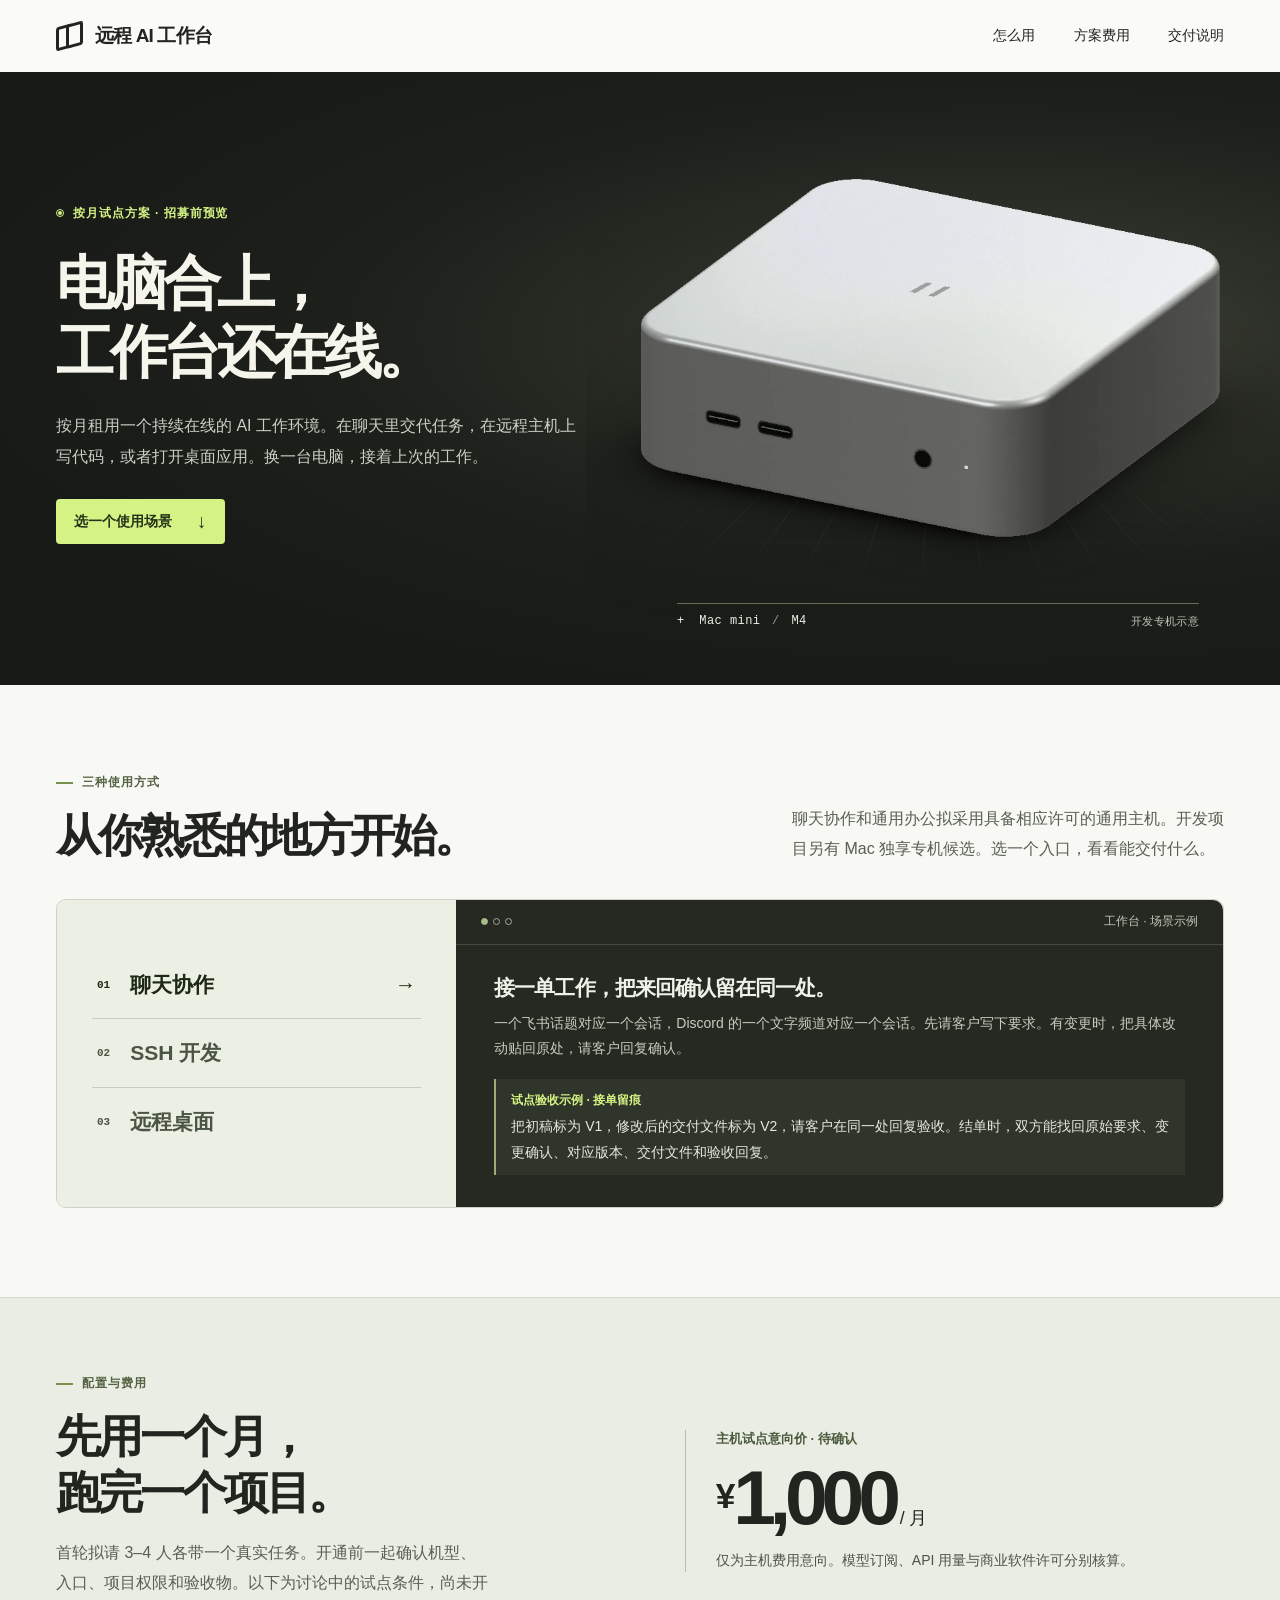
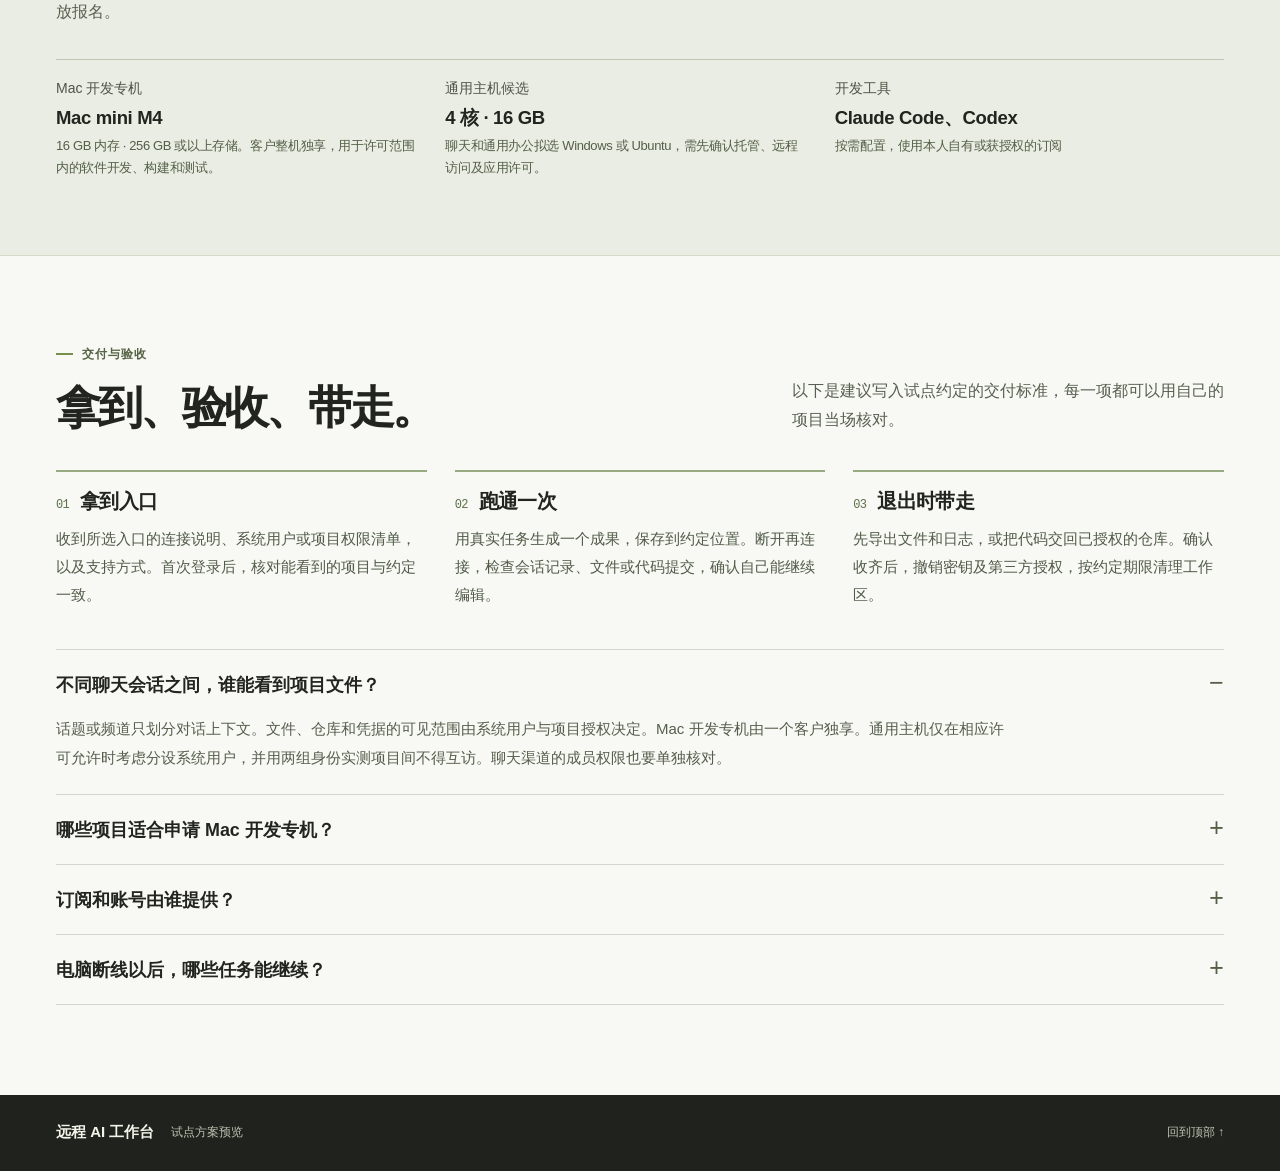
==== index.html @ be43b961 "补充试点接单留痕示例和主机适用场景" ====
<!doctype html>
<html lang="zh-CN">
<head>
  <meta charset="utf-8">
  <meta name="viewport" content="width=device-width, initial-scale=1">
  <meta name="description" content="按月使用的远程 AI 工作台试点方案。了解聊天、SSH、远程桌面三种使用方式，以及主机意向价、交付验收和数据导出安排。">
  <meta name="theme-color" content="#191b17">
  <title>远程 AI 工作台 · 按月试点方案</title>
  <link rel="stylesheet" href="./style.css">
</head>
<body id="top">
  <a class="skip" href="#main">跳至正文</a>
  <header class="mast">
    <div class="wrap navline">
      <a class="identity" href="#top" aria-label="远程 AI 工作台，回到顶部"><span class="symbol" aria-hidden="true"></span><span>远程 AI 工作台</span></a>
      <nav aria-label="页面导航"><a href="#workflow">怎么用</a><a href="#spec">方案费用</a><a href="#service">交付说明</a></nav>
    </div>
  </header>
  <main id="main">
    <section class="hero" aria-labelledby="hero-title">
      <div class="wrap exhibit">
        <div class="introduction">
          <div class="concept"><i aria-hidden="true"></i>按月试点方案 · 招募前预览</div>
          <h1 id="hero-title">电脑合上，<br>工作台还在线。</h1>
          <p>按月租用一个持续在线的 AI 工作环境。在聊天里交代任务，在远程主机上写代码，或者打开桌面应用。换一台电脑，接着上次的工作。</p>
          <a class="button" href="#workflow">选一个使用场景<span aria-hidden="true">↓</span></a>
        </div>
        <figure class="product">
          <div class="pedestal">
            <div class="horizon" aria-hidden="true"></div>
            <img src="./device.webp" width="1040" height="735" alt="银色 Mac mini 参考机型的原创示意图" fetchpriority="high">
          </div>
          <figcaption><span><span class="cross" aria-hidden="true">+</span> Mac mini <b>/</b> M4</span><span>开发专机示意</span></figcaption>
        </figure>
      </div>
    </section>
    <section id="workflow" class="workflow wrap" aria-labelledby="work-title">
      <header class="section-head">
        <div><p class="eyebrow">三种使用方式</p><h2 id="work-title">从你熟悉的地方开始。</h2></div>
        <p>聊天协作和通用办公拟采用具备相应许可的通用主机。开发项目另有 Mac 独享专机候选。选一个入口，看看能交付什么。</p>
      </header>
      <fieldset class="demo">
        <legend class="sr">按使用入口查看交付示例</legend>
        <input class="sr step-input" type="radio" id="step-a" name="step" checked>
        <input class="sr step-input" type="radio" id="step-b" name="step">
        <input class="sr step-input" type="radio" id="step-c" name="step">
        <div class="controls">
          <label for="step-a"><span>01</span>聊天协作</label>
          <label for="step-b"><span>02</span>SSH 开发</label>
          <label for="step-c"><span>03</span>远程桌面</label>
        </div>
        <div class="screen">
          <div class="screen-head"><span class="lights" aria-hidden="true"><i></i><i></i><i></i></span><span>工作台 · 场景示例</span></div>
          <div class="scenes">
            <div class="scene panel-a">
              <h3>接一单工作，把来回确认留在同一处。</h3>
              <p>一个飞书话题对应一个会话，Discord 的一个文字频道对应一个会话。先请客户写下要求。有变更时，把具体改动贴回原处，请客户回复确认。</p>
              <div class="receipt"><span>试点验收示例 · 接单留痕</span><p>把初稿标为 V1，修改后的交付文件标为 V2，请客户在同一处回复验收。结单时，双方能找回原始要求、变更确认、对应版本、交付文件和验收回复。</p></div>
            </div>
            <div class="scene panel-b">
              <h3>SSH 连入工作台，把改动留在自己的仓库。</h3>
              <p>开发者使用自己的 SSH 密钥连接，按项目授权 GitHub 私有仓库。可在远程会话里编辑、运行测试，离开后再回来查看日志。</p>
              <div class="receipt"><span>一次交付示例</span><p>选一个小功能，约定分支和验收条件。你在获授权的仓库里收到代码差异、测试记录和可审阅的提交。</p></div>
            </div>
            <div class="scene panel-c">
              <h3>打开远程桌面，亲手完成最后一步。</h3>
              <p>适合需要图形界面的人。连接到获授权的系统用户，在工作台上运行桌面应用。具体软件、版本及许可证在试用前核对。</p>
              <div class="receipt"><span>一次交付示例</span><p>打开项目素材、检查排版，导出一份 PDF。重新登录后，能找到项目源文件并再次导出。</p></div>
            </div>
          </div>
        </div>
      </fieldset>
    </section>
    <section class="spec" id="spec" aria-labelledby="spec-title">
      <div class="wrap spec-layout">
        <header>
          <p class="eyebrow">配置与费用</p><h2 id="spec-title">先用一个月，<br>跑完一个项目。</h2>
          <p class="body-copy">首轮拟请 3–4 人各带一个真实任务。开通前一起确认机型、入口、项目权限和验收物。以下为讨论中的试点条件，尚未开放报名。</p>
        </header>
        <div class="offer">
          <p class="offer-label">主机试点意向价 · 待确认</p>
          <p class="price"><span>¥</span>1,000<small> / 月</small></p>
          <p class="price-note">仅为主机费用意向。模型订阅、API 用量与商业软件许可分别核算。</p>
        </div>
        <dl class="spec-list config-list">
          <div><dt>Mac 开发专机</dt><dd>Mac mini M4 <small>16 GB 内存 · 256 GB 或以上存储。客户整机独享，用于许可范围内的软件开发、构建和测试。</small></dd></div>
          <div><dt>通用主机候选</dt><dd>4 核 · 16 GB <small>聊天和通用办公拟选 Windows 或 Ubuntu，需先确认托管、远程访问及应用许可。</small></dd></div>
          <div><dt>开发工具</dt><dd>Claude Code、Codex <small>按需配置，使用本人自有或获授权的订阅</small></dd></div>
        </dl>
      </div>
    </section>
    <section id="service" class="wrap service" aria-labelledby="service-title">
      <header class="section-head"><div><p class="eyebrow">交付与验收</p><h2 id="service-title">拿到、验收、带走。</h2></div><p>以下是建议写入试点约定的交付标准，每一项都可以用自己的项目当场核对。</p></header>
      <ol class="handoff">
        <li><h3>拿到入口</h3><p>收到所选入口的连接说明、系统用户或项目权限清单，以及支持方式。首次登录后，核对能看到的项目与约定一致。</p></li>
        <li><h3>跑通一次</h3><p>用真实任务生成一个成果，保存到约定位置。断开再连接，检查会话记录、文件或代码提交，确认自己能继续编辑。</p></li>
        <li><h3>退出时带走</h3><p>先导出文件和日志，或把代码交回已授权的仓库。确认收齐后，撤销密钥及第三方授权，按约定期限清理工作区。</p></li>
      </ol>
      <div class="faq">
        <details open><summary>不同聊天会话之间，谁能看到项目文件？</summary><p>话题或频道只划分对话上下文。文件、仓库和凭据的可见范围由系统用户与项目授权决定。Mac 开发专机由一个客户独享。通用主机仅在相应许可允许时考虑分设系统用户，并用两组身份实测项目间不得互访。聊天渠道的成员权限也要单独核对。</p></details>
        <details><summary>哪些项目适合申请 Mac 开发专机？</summary><p>例如从源码构建应用、运行开发期自动化测试。以 macOS Tahoe 26 许可第 3 节为例，适用的开发服务租赁每次至少连续 24 小时，最终承租客户须独占使用和控制整机及系统。启动前还须核对实际安装版本与托管许可、履行对 Apple 的预先通知，并确认客户接受适用条款。<a href="https://www.apple.com/legal/sla/docs/macOSTahoe.pdf#page=6"><u>Apple 许可原文（PDF，第 3 节）</u></a></p></details>
        <details><summary>订阅和账号由谁提供？</summary><p>个人试点由使用者提供自己的账号或明确获授权的订阅，并遵守各平台条款。首期范围只含个人工作环境与约定的工具配置，Team 套餐暂不提供。</p></details>
        <details><summary>电脑断线以后，哪些任务能继续？</summary><p>远端主机须保持运行，任务也要能脱离本地连接继续执行。遇到人工确认、软件登录或主机重启，任务可能暂停。试用前需约定支持时段、故障处理和数据恢复方式。</p></details>
      </div>
    </section>
  </main>
  <footer><div class="wrap"><span class="foot-brand">远程 AI 工作台</span><span>试点方案预览</span><a href="#top">回到顶部 ↑</a></div></footer>
</body>
</html>
---- style.css ----
:root {
  color-scheme: light;
  --ink: #21241f;
  --paper: #f8f8f4;
  --line: #d4d5cc;
  --acid: #d4f384;
  --mono: "IBM Plex Mono", "SFMono-Regular", Consolas, monospace;
  font-family: "Instrument Sans", "PingFang SC", "Hiragino Sans GB", "Microsoft YaHei", sans-serif;
  color: var(--ink);
  background: var(--paper);
}
* { box-sizing: border-box }
html { scroll-behavior: smooth; scroll-padding-top: 24px }
body { margin: 0; -webkit-font-smoothing: antialiased }
a { color: inherit; text-decoration: none }
a:focus-visible, summary:focus-visible { outline: 3px solid #688330; outline-offset: 5px }
.wrap { width: min(1232px, calc(100% - 112px)); margin-inline: auto }
.sr, .skip:not(:focus) { position: absolute; width: 1px; height: 1px; padding: 0; margin: -1px; overflow: hidden; clip-path: inset(50%); white-space: nowrap; border: 0 }
.skip:focus { position: fixed; z-index: 10; padding: 12px; background: white }
.mast { background: #fafaf6 }
.navline { min-height: 72px; display: flex; justify-content: space-between; align-items: center; gap: 24px }
.identity, .navline nav, .concept, .button, .screen-head, .lights, .section-head { display: flex; align-items: center }
.identity { gap: 12px; font-weight: 740; letter-spacing: -.045em; font-size: 19px }
.symbol { width: 27px; height: 28px; position: relative; display: block; transform: skewY(-15deg) }
.symbol::before, .symbol::after { content: ''; height: 18px; width: 11px; border: 3px solid currentColor; position: absolute; border-radius: 3px; background: #fafaf6 }
.symbol::before { top: 2px; left: 0 }
.symbol::after { bottom: 2px; right: 0 }
.navline nav { gap: clamp(16px, 3vw, 44px); font-size: 14px; font-weight: 550 }
.navline nav a, footer a { padding-block: 10px }
.navline nav a:hover, footer a:hover { text-decoration: underline; text-underline-offset: 5px }
.hero { overflow: hidden; background: radial-gradient(ellipse at 78% 43%, #424539 0, #2d3028 22%, #1c1f1a 48%, #171a16 76%); color: #f5f5eb }
.exhibit { display: grid; grid-template-columns: 1fr 1.04fr; align-items: center; min-height: clamp(535px, 42vw, 640px); position: relative; padding: 48px 0 56px }
.introduction { position: relative; z-index: 2 }
.concept, .eyebrow { font-size: 12px; font-weight: 650; letter-spacing: .08em }
.concept { gap: 9px; color: var(--acid); margin-bottom: 26px }
.concept i { width: 8px; height: 8px; border: 1px solid var(--acid); border-radius: 50%; position: relative }
.concept i::before { content: ''; position: absolute; inset: 1px; border-radius: inherit; background: var(--acid) }
h1,h2,h3,p,figure,dl,dd,fieldset,pre { margin: 0 }
h1 { font-size: clamp(43px, 4.55vw, 73px); line-height: 1.2; font-weight: 680; letter-spacing: -.075em }
.introduction p { max-width: 33em; color: #cbd0c3; font-size: clamp(15px, 1.25vw, 18px); line-height: 1.9; margin: 24px 0 27px }
.button { display: inline-flex; gap: 25px; font-size: 14px; font-weight: 690; background: var(--acid); color: #263219; padding: 13px 18px; border-radius: 4px; transition: background .2s }
.button:hover { background: #e4ffa5 }
.button span { font-size: 19px; line-height: 1 }
.product { align-self: stretch; display: flex; flex-direction: column; justify-content: center; position: relative; margin: 0 -3% 0 1% }
.pedestal { position: relative; isolation: isolate; display: grid; place-items: center }
.pedestal img { width: 116%; max-width: none; height: auto; position: relative; display: block; grid-area: 1 / 1; filter: contrast(1.035) }
.horizon { position: absolute; inset: 55% -10% 0; transform: perspective(340px) rotateX(61deg); background-image: linear-gradient(#d7dbbf1c 1px, transparent 1px), linear-gradient(90deg,#d7dbbf1c 1px, transparent 1px); background-size: 44px 35px; mask-image: radial-gradient(ellipse at center, black 5%, transparent 70%); z-index: -1 }
.product figcaption { width: 86%; margin: -1.2vw auto 0; border-top: 1px solid #686d5c; padding-top: 10px; display: flex; align-items: center; justify-content: space-between; font-size: 11px; color: #c3c6b9; letter-spacing: .04em }
.product figcaption span:first-child { color: #eef0e4; font: 12px var(--mono) }
.product figcaption b { margin-inline: 4px; color: #939988; font-weight: 400 }
.cross { color: var(--acid); padding-right: 7px }
.workflow,.service { padding-block: clamp(60px,7vw,100px) }
.section-head { align-items: end; justify-content: space-between; gap: 30px; margin-bottom: 35px }
.eyebrow { display: flex; align-items: center; gap: 9px; margin-bottom: 17px; color: #546343 }
.eyebrow::before { content: ''; display: inline-block; width: 17px; height: 2px; background: #77914d }
h2 { font-size: clamp(32px,3.55vw,53px); line-height: 1.22; letter-spacing: -.065em; font-weight: 660 }
.section-head > p,.body-copy { color: #586050; font-size: 16px; line-height: 1.86; max-width: 27em }
.demo { border: 1px solid #cdd0c2; padding: 0; border-radius: 10px; overflow: hidden; display: grid; grid-template-columns: .52fr 1fr; min-width: 0 }
.controls { display: flex; flex-direction: column; justify-content: center; padding: 25px 35px; background: #ecefe4 }
.controls label { font-size: clamp(17px,1.65vw,25px); line-height: 1.3; font-weight: 610; color: #4b5545; padding: 20px 5px; display: flex; align-items: center; gap: 20px; border-bottom: 1px solid #c9cdbf; cursor: pointer; position: relative; transition: color .15s }
.controls label:last-child { border-bottom: 0 }
.controls label span { font: 11px var(--mono); font-weight: 600; }
.controls label:hover { color: #202a17 }
#step-a:checked ~ .controls label[for="step-a"], #step-b:checked ~ .controls label[for="step-b"], #step-c:checked ~ .controls label[for="step-c"] { color: #1d2914 }
#step-a:checked ~ .controls label[for="step-a"]::after, #step-b:checked ~ .controls label[for="step-b"]::after, #step-c:checked ~ .controls label[for="step-c"]::after { content: '→'; margin-left: auto }
#step-a:focus-visible ~ .controls label[for="step-a"], #step-b:focus-visible ~ .controls label[for="step-b"], #step-c:focus-visible ~ .controls label[for="step-c"] { outline: 3px solid #688330; outline-offset: -2px }
.screen { background: #252921; color: #eef1e7; min-width: 0 }
.screen-head { height: 45px; justify-content: space-between; border-bottom: 1px solid #454a3c; padding-inline: 25px; color: #c0c7b6; font-size: 12px }
.lights { gap: 5px }
.lights i { width: 7px; height: 7px; border: 1px solid #a2ab97; border-radius: 50% }
.lights i:first-child { background: #a8bd87; border-color: #a8bd87 }
.scenes { padding: 28px clamp(21px,3vw,43px) 32px; min-height: 235px }
.scene { display: none }
#step-a:checked ~ .screen .panel-a, #step-b:checked ~ .screen .panel-b, #step-c:checked ~ .screen .panel-c { display: block }
.scene h3 { font-size: 21px; font-weight: 620; letter-spacing: -.045em; line-height: 1.45 }
.scene p { color: #c6cdbd; font-size: 14px; line-height: 1.8; margin: 8px 0 18px }
pre { overflow-x: auto; padding: 0 0 0 14px; border-left: 2px solid #64794a; color: #f0f2e9; font: 13px/1.8 var(--mono); white-space: pre-wrap; overflow-wrap: anywhere }
code { font: inherit }
code em { font-style: normal; color: var(--acid) }
code small { color: #c4cdb7; font-size: 11px }
.spec { background: #eaede3; border-block: 1px solid #d6dacb }
.spec-layout { display: grid; grid-template-columns: 1fr 1fr; padding-block: clamp(53px,6vw,85px); gap: clamp(35px,7vw,100px) }
.body-copy { margin-top: 18px }
.spec-list { align-self:center }
.spec-list div { display: grid; grid-template-columns: 1fr 1.4fr; align-items: center; gap: 12px; padding: 14px 0; border-bottom: 1px solid #c8cdbf }
.spec-list div:first-child { border-top: 1px solid #c8cdbf }
.spec-list dt { font-size: 14px; color: #4c5445 }
.spec-list dd { font-size: clamp(16px,1.45vw,21px); line-height: 1.3; font-weight: 600; font-variant-numeric: tabular-nums; letter-spacing: -.02em }
.spec-list dd span { font-weight: 450 }
.spec-list .times { color: #727a6c; margin: 0 .1em }
.spec-list .tools { font-size: 16px }
.faq { border-top: 1px solid var(--line) }
details { border-bottom: 1px solid var(--line) }
summary { display: flex; justify-content: space-between; align-items: center; gap: 14px; padding-block: 22px; cursor: pointer; list-style: none; font-weight: 620; font-size: clamp(16px,1.4vw,21px) }
summary::-webkit-details-marker { display: none }
summary::after { content: '+'; font: 25px/1 var(--mono); color: #536047 }
details[open] summary::after { content: '−' }
details p { margin: -4px 42px 22px 0; max-width: 64em; color: #555e4c; line-height: 1.9; font-size: 15px }
footer { background: #20231d; color: #bcc3b2; font-size: 12px }
footer .wrap { display: flex; align-items: center; gap: 17px; min-height: 76px }
.foot-brand { color: #f3f3e9; font-size: 15px; font-weight: 650 }
footer a { margin-left: auto }
@media (max-width: 950px) {
  .wrap { width: calc(100% - 72px) }
  .introduction p { max-width: 26em }
  .controls { padding-inline: 23px }
}
@media (max-width: 730px) {
  .wrap { width: calc(100% - 40px) }
  .navline { min-height: 61px; gap: 12px }
  .identity { gap: 8px; font-size: 15px }
  .symbol { transform: scale(.79) skewY(-15deg); margin-left: -3px; margin-right: -2px }
  .navline nav { font-size: 12px; gap: 14px }
  .hero { background: radial-gradient(ellipse at 68% 68%, #404439, #252920 42%, #191c17 78%) }
  .exhibit { display: flex; flex-direction: column; align-items: stretch; padding: 39px 0 22px }
  .concept { margin-bottom: 16px }
  h1 { font-size: clamp(39px,7vw,54px) }
  .introduction p { max-width: 33em; margin: 15px 0 19px }
  .product { width: min(100%,480px); align-self: center; margin: -8px 0 0 }
  .pedestal { height: clamp(210px,52vw,290px) }
  .pedestal img { width: min(114%,485px) }
  .product figcaption { width: 97%; margin-top: 0 }
  .workflow,.service { padding-block: 49px }
  .section-head { display: block; margin-bottom: 24px }
  .section-head > p { margin-top: 13px }
  .section-head h2 br { display: none }
  .section-head > p,.body-copy { font-size: 15px }
  .eyebrow { margin-bottom: 11px }
  .demo { display: block }
  .controls { flex-direction: row; justify-content: stretch; padding: 0 }
  .controls label { justify-content: center; flex: 1; padding: 13px 4px; border: 0; font-size: 14px; gap: 5px }
  .controls label span { font-size: 10px }
  #step-a:checked ~ .controls label[for="step-a"], #step-b:checked ~ .controls label[for="step-b"], #step-c:checked ~ .controls label[for="step-c"] { background: #d4e2b7; box-shadow: inset 0 -2px #5e7347 }
  #step-a:checked ~ .controls label[for="step-a"]::after, #step-b:checked ~ .controls label[for="step-b"]::after, #step-c:checked ~ .controls label[for="step-c"]::after { display: none }
  .scenes { padding: 20px; min-height: 250px }
  .scene h3 { font-size: 18px }
  .spec-layout { grid-template-columns: 1fr; gap: 22px }
  .spec-layout h2 br { display: none }
  .spec-list div { padding: 12px 0 }
  footer .wrap { min-height: 62px; gap: 10px }
}
@media (max-width: 360px) {
  .wrap { width: calc(100% - 28px) }
  .navline nav { gap: 8px; font-size: 11px }
  .identity { font-size: 14px }
  h1 { font-size: 35px }
  .controls label { font-size: 12px }
}
@media (prefers-reduced-motion: reduce) {
  html { scroll-behavior: auto }
  *, *::after, *::before { transition: none !important }
}
@media (max-width: 730px) {
  .pedestal { height: clamp(230px,63vw,318px) }
  .pedestal img { position: absolute; top: 50%; left: 50%; transform: translate(-50%, -50%) }
}
.receipt { padding: 11px 15px 10px; border-left: 2px solid #9cae76; background: #2f352a }
.receipt > span { color: var(--acid); font-size: 12px; font-weight: 650 }
.scene .receipt p { margin: 5px 0 0; color: #e5e9dc }
.offer { padding: 0 0 0 30px; border-left: 1px solid #b5beaa; align-self: center }
.offer-label { font-size: 13px; font-weight: 620; color: #4b5a3d }
.price { margin-top: 5px; font-size: clamp(55px,6vw,88px); line-height: 1.17; font-weight: 620; letter-spacing: -.08em; font-variant-numeric: tabular-nums }
.price > span { font-size: .46em; margin-right: 4px; vertical-align: .44em }
.price small { font-size: .23em; letter-spacing: 0; font-weight: 500 }
.price-note { margin-top: 5px; color: #4c5544; font-size: 14px; line-height: 1.75 }
.spec-layout { row-gap: 32px }
.config-list { display: grid; grid-column: 1 / -1; grid-template-columns: repeat(3,1fr); border-top: 1px solid #bdc6b1 }
.config-list div { display: block; border: 0; padding: 20px 25px 0 0 }
.config-list div:first-child { border: 0 }
.config-list dd { margin-top: 8px }
.config-list small { font-size: 13px; line-height: 1.65; display: block; font-weight: 400; margin-top: 5px; color: #526047 }
.handoff { list-style: none; margin: 0 0 36px; padding: 0; display: grid; grid-template-columns: repeat(3,1fr); gap: 28px; counter-reset: deliveries }
.handoff li { padding: 16px 0 5px; border-top: 2px solid #98aa80; counter-increment: deliveries }
.handoff h3 { font-size: 20px; font-weight: 650; letter-spacing: -.035em; display: flex; gap: 11px; align-items: baseline }
.handoff h3::before { content: "0" counter(deliveries); color: #5b7048; font: 12px var(--mono) }
.handoff p { font-size: 15px; line-height: 1.85; color: #505b48; margin-top: 10px }
@media (max-width: 730px) {
  .offer { padding: 16px 0 0; border: 0; border-top: 1px solid #bdc6b1 }
  .config-list { display: block }
  .config-list div { display: grid; grid-template-columns: .65fr 1.4fr; padding: 13px 0; border-bottom: 1px solid #c8cdbf }
  .config-list div:first-child { border-bottom: 1px solid #c8cdbf }
  .config-list dd { margin-top: 0 }
  .handoff { grid-template-columns: 1fr; gap: 14px }
  .handoff li { padding-top: 12px; border-top-width: 1px }
  .handoff p { margin-top: 6px }
  .scenes { min-height: 275px }
}
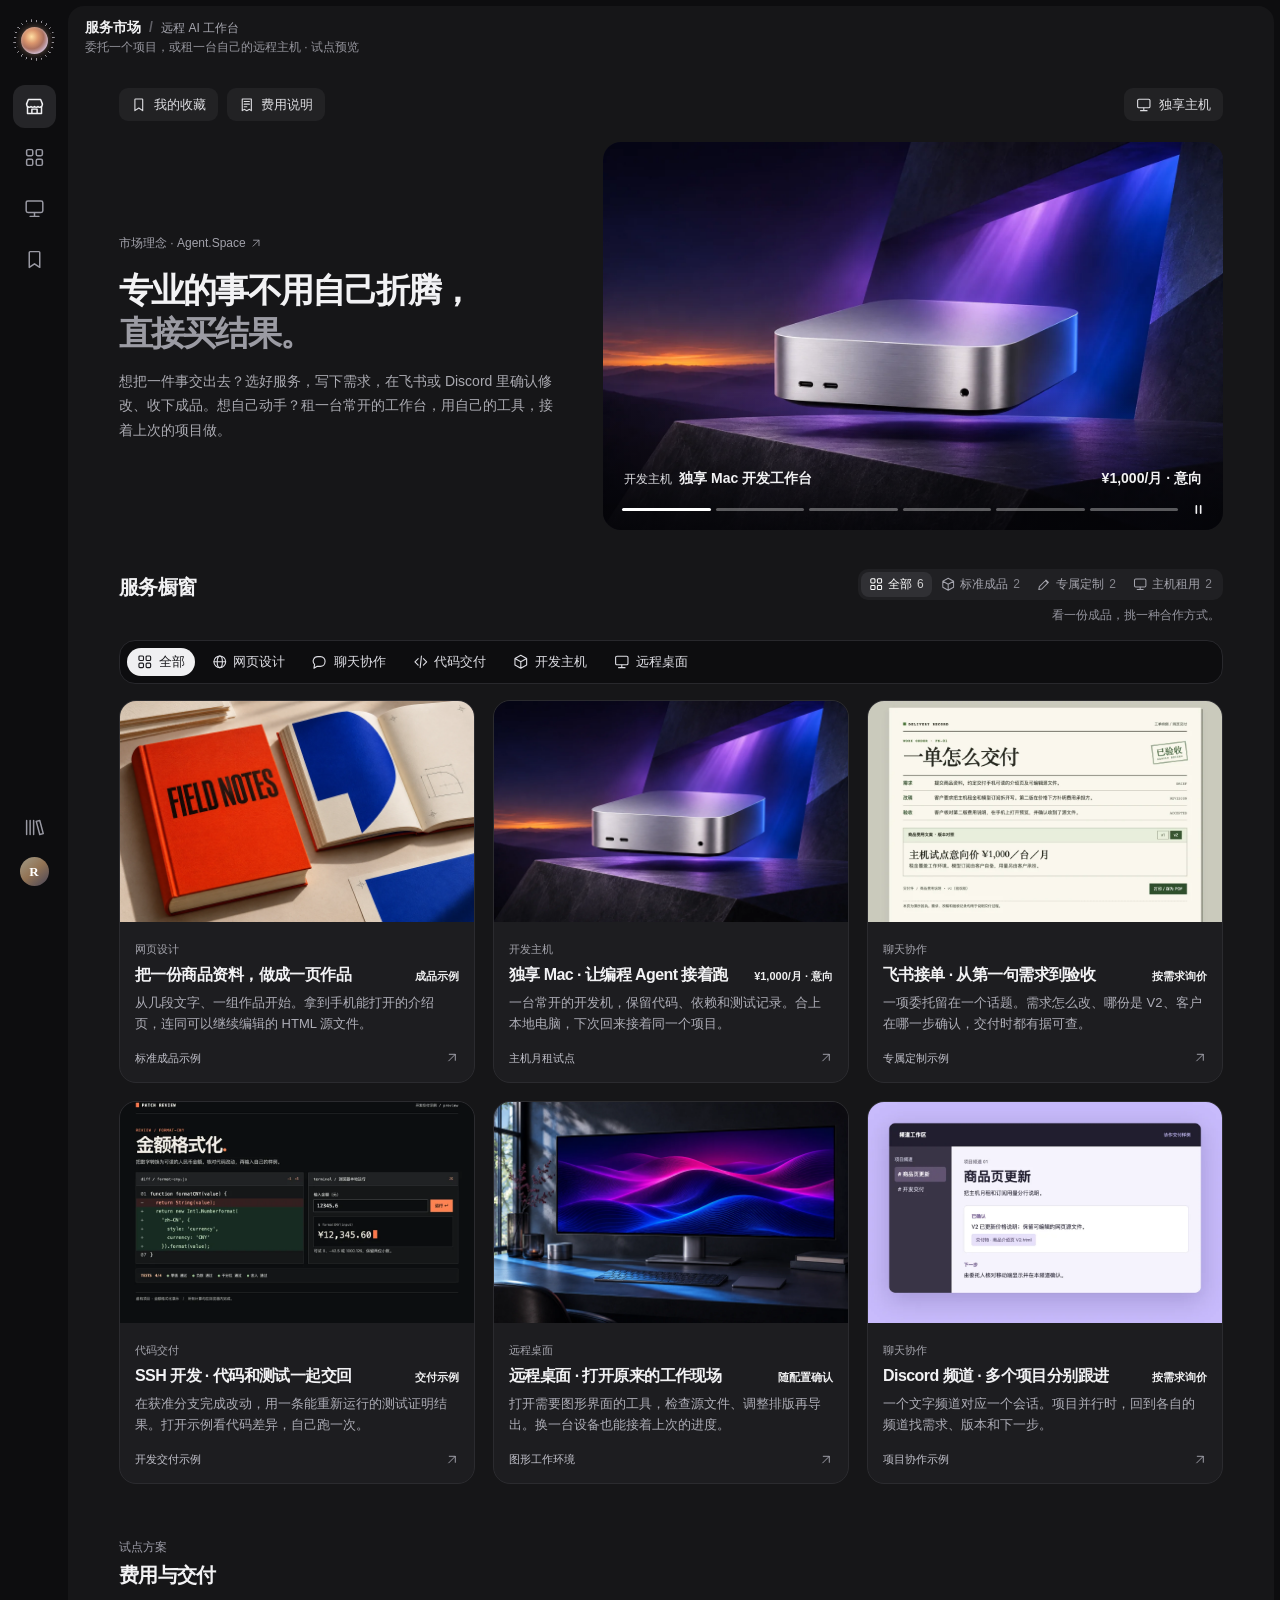
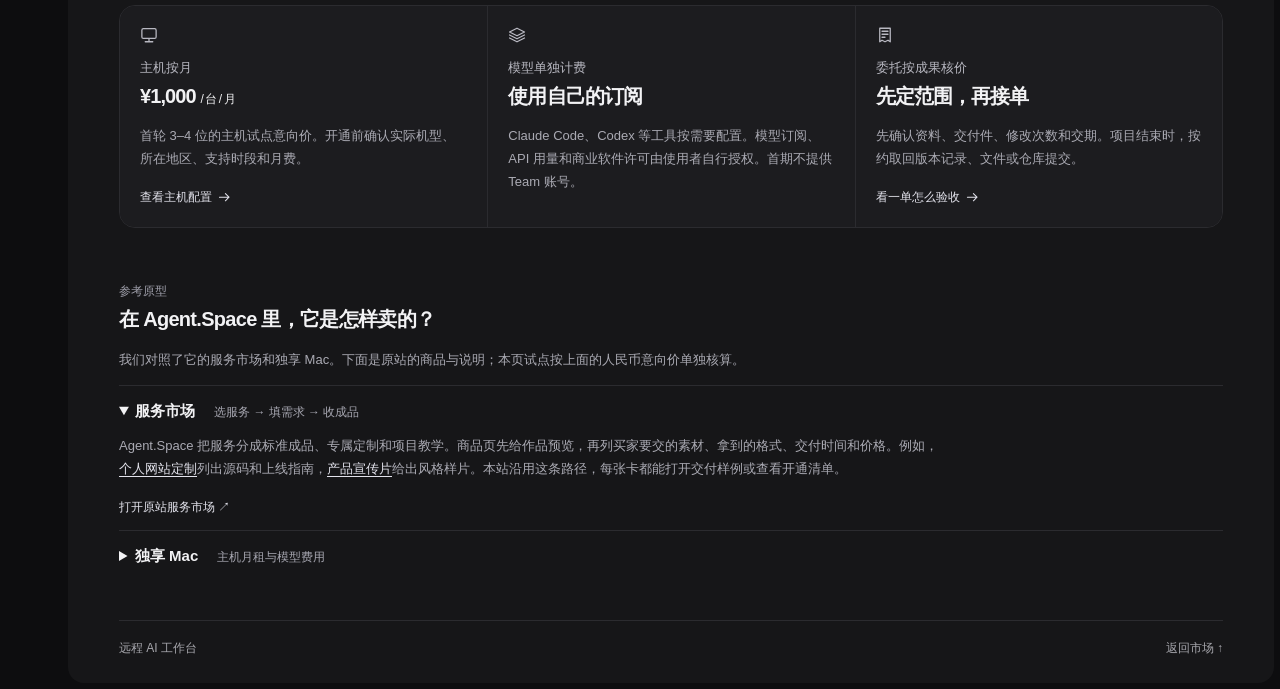
==== commit d3513bc5: "按服务市场实页重做橱窗、独享 Mac 详情和可交付样例" ====
--- a/index.html
+++ b/index.html
@@ -1,109 +1,61 @@
 <!doctype html>
 <html lang="zh-CN">
 <head>
-  <meta charset="utf-8">
-  <meta name="viewport" content="width=device-width, initial-scale=1">
-  <meta name="description" content="按月使用的远程 AI 工作台试点方案。了解聊天、SSH、远程桌面三种使用方式，以及主机意向价、交付验收和数据导出安排。">
-  <meta name="theme-color" content="#191b17">
-  <title>远程 AI 工作台 · 按月试点方案</title>
-  <link rel="stylesheet" href="./style.css">
+  <meta charset="utf-8"><meta name="viewport" content="width=device-width, initial-scale=1">
+  <meta name="theme-color" content="#101012">
+  <meta name="description" content="浏览远程 AI 工作台的服务与成品样例：飞书接单、Discord 项目协作、SSH 开发、远程桌面与独享主机试点。">
+  <title>服务市场 · 远程 AI 工作台</title>
+  <link rel="stylesheet" href="style.css?v=d9e9f83b44"><link rel="stylesheet" href="detail.css?v=f9d8790e21">
+  <script defer src="catalog.js?v=673cf50d66"></script><script defer src="detail.js?v=ee06354a4c"></script><script defer src="app.js?v=d9d2ac245c"></script>
 </head>
-<body id="top">
-  <a class="skip" href="#main">跳至正文</a>
-  <header class="mast">
-    <div class="wrap navline">
-      <a class="identity" href="#top" aria-label="远程 AI 工作台，回到顶部"><span class="symbol" aria-hidden="true"></span><span>远程 AI 工作台</span></a>
-      <nav aria-label="页面导航"><a href="#workflow">怎么用</a><a href="#spec">方案费用</a><a href="#service">交付说明</a></nav>
+<body>
+<a class="skip" href="#catalog">跳至服务橱窗</a>
+<aside class="rail" aria-label="工作台导航">
+  <a class="orb" href="#home" aria-label="远程 AI 工作台首页"><span></span></a>
+  <nav>
+    <a class="rail-link" href="#home" aria-label="市场首页" title="市场首页" data-icon="store"></a>
+    <a class="rail-link" href="#catalog" aria-label="服务橱窗" title="服务橱窗" data-icon="grid"></a>
+    <a class="rail-link" href="#service/mac" aria-label="独享主机" title="独享主机" data-icon="monitor"></a>
+    <a class="rail-link" href="#saved" aria-label="我的收藏" title="我的收藏" data-icon="bookmark"></a>
+  </nav>
+  <div class="rail-base"><a class="rail-link" href="#reference" aria-label="参考商品" title="参考商品" data-icon="library"></a><span class="signature" title="远程 AI 工作台">R</span></div>
+</aside>
+<div class="shell">
+  <header class="shell-head"><a href="#home" class="page-name">服务市场 <span>/</span> <strong>远程 AI 工作台</strong></a><p>委托一个项目，或租一台自己的远程主机 · 试点预览</p></header>
+  <main id="shop">
+    <div class="market-wrap">
+      <div class="toolbar"><div><a href="#saved" class="soft"><i data-icon="bookmark"></i>我的收藏</a><a href="#guide" class="soft"><i data-icon="receipt"></i>费用说明</a></div><a class="soft" href="#service/mac"><i data-icon="monitor"></i>独享主机</a></div>
+      <section class="feature" aria-label="市场精选">
+        <div class="pitch"><a class="source-label" href="https://agent.space/app/services/market" target="_blank" rel="noopener">市场理念 · Agent.Space <i data-icon="upRight"></i></a>
+          <h1>专业的事不用自己折腾，<br><span>直接买结果。</span></h1>
+          <p>想把一件事交出去？选好服务，写下需求，在飞书或 Discord 里确认修改、收下成品。想自己动手？租一台常开的工作台，用自己的工具，接着上次的项目做。</p>
+        </div>
+        <div class="showreel" aria-roledescription="轮播" aria-label="精选服务">
+          <a id="feature-link" href="#service/mac"><img id="feature-img" src="media/fabric.webp" width="1440" height="900" alt="蓝紫色灯光下的银色独享开发主机"><div class="veil"></div><div class="reel-caption"><div><small id="feature-kind">开发主机</small><b id="feature-name">独享 Mac 开发工作台</b></div><span id="feature-price">¥1,000/月 · 意向</span></div></a>
+          <div class="reel-controls"><div id="reel-dots"></div><button id="reel-play" type="button" aria-label="暂停轮播" title="暂停轮播"></button></div>
+        </div>
+      </section>
+      <section class="collection" id="catalog" aria-labelledby="catalog-title">
+        <div class="collection-head"><h2 id="catalog-title">服务橱窗</h2><div><div id="modes" aria-label="服务类型"></div><p id="mode-note">看一份成品，挑一种合作方式。</p></div></div>
+        <div class="filters"><div id="filters" aria-label="按用途筛选"></div><button id="clear" type="button" hidden>清除筛选</button></div>
+        <div id="items" class="cards"></div><p class="sr" role="status" id="count-live"></p>
+      </section>
+      <section id="guide" class="info-section"><header><small>试点方案</small><h2>费用与交付</h2></header>
+        <div class="facts">
+          <div><i data-icon="monitor"></i><h3>主机按月</h3><b>¥1,000 <small>/ 台 / 月</small></b><p>首轮 3–4 位的主机试点意向价。开通前确认实际机型、所在地区、支持时段和月费。</p><a href="#service/mac">查看主机配置 <i data-icon="arrow"></i></a></div>
+          <div><i data-icon="layers"></i><h3>模型单独计费</h3><b>使用自己的订阅</b><p>Claude Code、Codex 等工具按需要配置。模型订阅、API 用量和商业软件许可由使用者自行授权。首期不提供 Team 账号。</p></div>
+          <div><i data-icon="receipt"></i><h3>委托按成果核价</h3><b>先定范围，再接单</b><p>先确认资料、交付件、修改次数和交期。项目结束时，按约取回版本记录、文件或仓库提交。</p><a href="#service/feishu">看一单怎么验收 <i data-icon="arrow"></i></a></div>
+        </div>
+      </section>
+      <section id="reference" class="info-section refs"><header><small>参考原型</small><h2>在 Agent.Space 里，它是怎样卖的？</h2></header>
+        <p class="refs-intro">我们对照了它的服务市场和独享 Mac。下面是原站的商品与说明；本页试点按上面的人民币意向价单独核算。</p>
+        <details open><summary>服务市场 <span>选服务 → 填需求 → 收成品</span></summary><p>Agent.Space 把服务分成标准成品、专属定制和项目教学。商品页先给作品预览，再列买家要交的素材、拿到的格式、交付时间和价格。例如，<a href="https://agent.space/zh-hans/services/sellers/breakdu/svc-gkgt89ft" target="_blank" rel="noopener">个人网站定制</a>列出源码和上线指南，<a href="https://agent.space/zh-hans/services/sellers/yuzai/svc-nweuf462" target="_blank" rel="noopener">产品宣传片</a>给出风格样片。本站沿用这条路径，每张卡都能打开交付样例或查看开通清单。</p><a href="https://agent.space/zh-hans/services" target="_blank" rel="noopener">打开原站服务市场 ↗</a></details>
+        <details><summary>独享 Mac <span>主机月租与模型费用</span></summary><p>原站展示的月租为 US$160，参考机型为 M4、16 GB、256 GB 的实体 Mac。客户在主机上运行自己的编程工具，使用本人账号；远程屏幕可查看整台桌面，部分客户端可只打开单个应用。原站另列预装工具、运维、开通时间和到期清理规则。价格与库存以原站为准。</p><a href="https://agent.space/zh-hans/mac" target="_blank" rel="noopener">查看原站配置与条款 ↗</a></details>
+      </section>
     </div>
-  </header>
-  <main id="main">
-    <section class="hero" aria-labelledby="hero-title">
-      <div class="wrap exhibit">
-        <div class="introduction">
-          <div class="concept"><i aria-hidden="true"></i>按月试点方案 · 招募前预览</div>
-          <h1 id="hero-title">电脑合上，<br>工作台还在线。</h1>
-          <p>按月租用一个持续在线的 AI 工作环境。在聊天里交代任务，在远程主机上写代码，或者打开桌面应用。换一台电脑，接着上次的工作。</p>
-          <a class="button" href="#workflow">选一个使用场景<span aria-hidden="true">↓</span></a>
-        </div>
-        <figure class="product">
-          <div class="pedestal">
-            <div class="horizon" aria-hidden="true"></div>
-            <img src="./device.webp" width="1040" height="735" alt="银色 Mac mini 参考机型的原创示意图" fetchpriority="high">
-          </div>
-          <figcaption><span><span class="cross" aria-hidden="true">+</span> Mac mini <b>/</b> M4</span><span>开发专机示意</span></figcaption>
-        </figure>
-      </div>
-    </section>
-    <section id="workflow" class="workflow wrap" aria-labelledby="work-title">
-      <header class="section-head">
-        <div><p class="eyebrow">三种使用方式</p><h2 id="work-title">从你熟悉的地方开始。</h2></div>
-        <p>聊天协作和通用办公拟采用具备相应许可的通用主机。开发项目另有 Mac 独享专机候选。选一个入口，看看能交付什么。</p>
-      </header>
-      <fieldset class="demo">
-        <legend class="sr">按使用入口查看交付示例</legend>
-        <input class="sr step-input" type="radio" id="step-a" name="step" checked>
-        <input class="sr step-input" type="radio" id="step-b" name="step">
-        <input class="sr step-input" type="radio" id="step-c" name="step">
-        <div class="controls">
-          <label for="step-a"><span>01</span>聊天协作</label>
-          <label for="step-b"><span>02</span>SSH 开发</label>
-          <label for="step-c"><span>03</span>远程桌面</label>
-        </div>
-        <div class="screen">
-          <div class="screen-head"><span class="lights" aria-hidden="true"><i></i><i></i><i></i></span><span>工作台 · 场景示例</span></div>
-          <div class="scenes">
-            <div class="scene panel-a">
-              <h3>接一单工作，把来回确认留在同一处。</h3>
-              <p>一个飞书话题对应一个会话，Discord 的一个文字频道对应一个会话。先请客户写下要求。有变更时，把具体改动贴回原处，请客户回复确认。</p>
-              <div class="receipt"><span>试点验收示例 · 接单留痕</span><p>把初稿标为 V1，修改后的交付文件标为 V2，请客户在同一处回复验收。结单时，双方能找回原始要求、变更确认、对应版本、交付文件和验收回复。</p></div>
-            </div>
-            <div class="scene panel-b">
-              <h3>SSH 连入工作台，把改动留在自己的仓库。</h3>
-              <p>开发者使用自己的 SSH 密钥连接，按项目授权 GitHub 私有仓库。可在远程会话里编辑、运行测试，离开后再回来查看日志。</p>
-              <div class="receipt"><span>一次交付示例</span><p>选一个小功能，约定分支和验收条件。你在获授权的仓库里收到代码差异、测试记录和可审阅的提交。</p></div>
-            </div>
-            <div class="scene panel-c">
-              <h3>打开远程桌面，亲手完成最后一步。</h3>
-              <p>适合需要图形界面的人。连接到获授权的系统用户，在工作台上运行桌面应用。具体软件、版本及许可证在试用前核对。</p>
-              <div class="receipt"><span>一次交付示例</span><p>打开项目素材、检查排版，导出一份 PDF。重新登录后，能找到项目源文件并再次导出。</p></div>
-            </div>
-          </div>
-        </div>
-      </fieldset>
-    </section>
-    <section class="spec" id="spec" aria-labelledby="spec-title">
-      <div class="wrap spec-layout">
-        <header>
-          <p class="eyebrow">配置与费用</p><h2 id="spec-title">先用一个月，<br>跑完一个项目。</h2>
-          <p class="body-copy">首轮拟请 3–4 人各带一个真实任务。开通前一起确认机型、入口、项目权限和验收物。以下为讨论中的试点条件，尚未开放报名。</p>
-        </header>
-        <div class="offer">
-          <p class="offer-label">主机试点意向价 · 待确认</p>
-          <p class="price"><span>¥</span>1,000<small> / 月</small></p>
-          <p class="price-note">仅为主机费用意向。模型订阅、API 用量与商业软件许可分别核算。</p>
-        </div>
-        <dl class="spec-list config-list">
-          <div><dt>Mac 开发专机</dt><dd>Mac mini M4 <small>16 GB 内存 · 256 GB 或以上存储。客户整机独享，用于许可范围内的软件开发、构建和测试。</small></dd></div>
-          <div><dt>通用主机候选</dt><dd>4 核 · 16 GB <small>聊天和通用办公拟选 Windows 或 Ubuntu，需先确认托管、远程访问及应用许可。</small></dd></div>
-          <div><dt>开发工具</dt><dd>Claude Code、Codex <small>按需配置，使用本人自有或获授权的订阅</small></dd></div>
-        </dl>
-      </div>
-    </section>
-    <section id="service" class="wrap service" aria-labelledby="service-title">
-      <header class="section-head"><div><p class="eyebrow">交付与验收</p><h2 id="service-title">拿到、验收、带走。</h2></div><p>以下是建议写入试点约定的交付标准，每一项都可以用自己的项目当场核对。</p></header>
-      <ol class="handoff">
-        <li><h3>拿到入口</h3><p>收到所选入口的连接说明、系统用户或项目权限清单，以及支持方式。首次登录后，核对能看到的项目与约定一致。</p></li>
-        <li><h3>跑通一次</h3><p>用真实任务生成一个成果，保存到约定位置。断开再连接，检查会话记录、文件或代码提交，确认自己能继续编辑。</p></li>
-        <li><h3>退出时带走</h3><p>先导出文件和日志，或把代码交回已授权的仓库。确认收齐后，撤销密钥及第三方授权，按约定期限清理工作区。</p></li>
-      </ol>
-      <div class="faq">
-        <details open><summary>不同聊天会话之间，谁能看到项目文件？</summary><p>话题或频道只划分对话上下文。文件、仓库和凭据的可见范围由系统用户与项目授权决定。Mac 开发专机由一个客户独享。通用主机仅在相应许可允许时考虑分设系统用户，并用两组身份实测项目间不得互访。聊天渠道的成员权限也要单独核对。</p></details>
-        <details><summary>哪些项目适合申请 Mac 开发专机？</summary><p>例如从源码构建应用、运行开发期自动化测试。以 macOS Tahoe 26 许可第 3 节为例，适用的开发服务租赁每次至少连续 24 小时，最终承租客户须独占使用和控制整机及系统。启动前还须核对实际安装版本与托管许可、履行对 Apple 的预先通知，并确认客户接受适用条款。<a href="https://www.apple.com/legal/sla/docs/macOSTahoe.pdf#page=6"><u>Apple 许可原文（PDF，第 3 节）</u></a></p></details>
-        <details><summary>订阅和账号由谁提供？</summary><p>个人试点由使用者提供自己的账号或明确获授权的订阅，并遵守各平台条款。首期范围只含个人工作环境与约定的工具配置，Team 套餐暂不提供。</p></details>
-        <details><summary>电脑断线以后，哪些任务能继续？</summary><p>远端主机须保持运行，任务也要能脱离本地连接继续执行。遇到人工确认、软件登录或主机重启，任务可能暂停。试用前需约定支持时段、故障处理和数据恢复方式。</p></details>
-      </div>
-    </section>
   </main>
-  <footer><div class="wrap"><span class="foot-brand">远程 AI 工作台</span><span>试点方案预览</span><a href="#top">回到顶部 ↑</a></div></footer>
-</body>
-</html>
+  <main id="detail" hidden></main>
+  <footer class="foot"><span>远程 AI 工作台</span><a href="#home">返回市场 ↑</a></footer>
+</div>
+<noscript>本页的轮播和商品筛选使用 JavaScript。主机试点意向价 ¥1,000／台／月，模型另计；也可直接阅读<a href="samples/delivery.html">交付回执样例</a>。</noscript>
+</body></html>
--- a/style.css
+++ b/style.css
@@ -1,187 +1,16 @@
-:root {
-  color-scheme: light;
-  --ink: #21241f;
-  --paper: #f8f8f4;
-  --line: #d4d5cc;
-  --acid: #d4f384;
-  --mono: "IBM Plex Mono", "SFMono-Regular", Consolas, monospace;
-  font-family: "Instrument Sans", "PingFang SC", "Hiragino Sans GB", "Microsoft YaHei", sans-serif;
-  color: var(--ink);
-  background: var(--paper);
-}
-* { box-sizing: border-box }
-html { scroll-behavior: smooth; scroll-padding-top: 24px }
-body { margin: 0; -webkit-font-smoothing: antialiased }
-a { color: inherit; text-decoration: none }
-a:focus-visible, summary:focus-visible { outline: 3px solid #688330; outline-offset: 5px }
-.wrap { width: min(1232px, calc(100% - 112px)); margin-inline: auto }
-.sr, .skip:not(:focus) { position: absolute; width: 1px; height: 1px; padding: 0; margin: -1px; overflow: hidden; clip-path: inset(50%); white-space: nowrap; border: 0 }
-.skip:focus { position: fixed; z-index: 10; padding: 12px; background: white }
-.mast { background: #fafaf6 }
-.navline { min-height: 72px; display: flex; justify-content: space-between; align-items: center; gap: 24px }
-.identity, .navline nav, .concept, .button, .screen-head, .lights, .section-head { display: flex; align-items: center }
-.identity { gap: 12px; font-weight: 740; letter-spacing: -.045em; font-size: 19px }
-.symbol { width: 27px; height: 28px; position: relative; display: block; transform: skewY(-15deg) }
-.symbol::before, .symbol::after { content: ''; height: 18px; width: 11px; border: 3px solid currentColor; position: absolute; border-radius: 3px; background: #fafaf6 }
-.symbol::before { top: 2px; left: 0 }
-.symbol::after { bottom: 2px; right: 0 }
-.navline nav { gap: clamp(16px, 3vw, 44px); font-size: 14px; font-weight: 550 }
-.navline nav a, footer a { padding-block: 10px }
-.navline nav a:hover, footer a:hover { text-decoration: underline; text-underline-offset: 5px }
-.hero { overflow: hidden; background: radial-gradient(ellipse at 78% 43%, #424539 0, #2d3028 22%, #1c1f1a 48%, #171a16 76%); color: #f5f5eb }
-.exhibit { display: grid; grid-template-columns: 1fr 1.04fr; align-items: center; min-height: clamp(535px, 42vw, 640px); position: relative; padding: 48px 0 56px }
-.introduction { position: relative; z-index: 2 }
-.concept, .eyebrow { font-size: 12px; font-weight: 650; letter-spacing: .08em }
-.concept { gap: 9px; color: var(--acid); margin-bottom: 26px }
-.concept i { width: 8px; height: 8px; border: 1px solid var(--acid); border-radius: 50%; position: relative }
-.concept i::before { content: ''; position: absolute; inset: 1px; border-radius: inherit; background: var(--acid) }
-h1,h2,h3,p,figure,dl,dd,fieldset,pre { margin: 0 }
-h1 { font-size: clamp(43px, 4.55vw, 73px); line-height: 1.2; font-weight: 680; letter-spacing: -.075em }
-.introduction p { max-width: 33em; color: #cbd0c3; font-size: clamp(15px, 1.25vw, 18px); line-height: 1.9; margin: 24px 0 27px }
-.button { display: inline-flex; gap: 25px; font-size: 14px; font-weight: 690; background: var(--acid); color: #263219; padding: 13px 18px; border-radius: 4px; transition: background .2s }
-.button:hover { background: #e4ffa5 }
-.button span { font-size: 19px; line-height: 1 }
-.product { align-self: stretch; display: flex; flex-direction: column; justify-content: center; position: relative; margin: 0 -3% 0 1% }
-.pedestal { position: relative; isolation: isolate; display: grid; place-items: center }
-.pedestal img { width: 116%; max-width: none; height: auto; position: relative; display: block; grid-area: 1 / 1; filter: contrast(1.035) }
-.horizon { position: absolute; inset: 55% -10% 0; transform: perspective(340px) rotateX(61deg); background-image: linear-gradient(#d7dbbf1c 1px, transparent 1px), linear-gradient(90deg,#d7dbbf1c 1px, transparent 1px); background-size: 44px 35px; mask-image: radial-gradient(ellipse at center, black 5%, transparent 70%); z-index: -1 }
-.product figcaption { width: 86%; margin: -1.2vw auto 0; border-top: 1px solid #686d5c; padding-top: 10px; display: flex; align-items: center; justify-content: space-between; font-size: 11px; color: #c3c6b9; letter-spacing: .04em }
-.product figcaption span:first-child { color: #eef0e4; font: 12px var(--mono) }
-.product figcaption b { margin-inline: 4px; color: #939988; font-weight: 400 }
-.cross { color: var(--acid); padding-right: 7px }
-.workflow,.service { padding-block: clamp(60px,7vw,100px) }
-.section-head { align-items: end; justify-content: space-between; gap: 30px; margin-bottom: 35px }
-.eyebrow { display: flex; align-items: center; gap: 9px; margin-bottom: 17px; color: #546343 }
-.eyebrow::before { content: ''; display: inline-block; width: 17px; height: 2px; background: #77914d }
-h2 { font-size: clamp(32px,3.55vw,53px); line-height: 1.22; letter-spacing: -.065em; font-weight: 660 }
-.section-head > p,.body-copy { color: #586050; font-size: 16px; line-height: 1.86; max-width: 27em }
-.demo { border: 1px solid #cdd0c2; padding: 0; border-radius: 10px; overflow: hidden; display: grid; grid-template-columns: .52fr 1fr; min-width: 0 }
-.controls { display: flex; flex-direction: column; justify-content: center; padding: 25px 35px; background: #ecefe4 }
-.controls label { font-size: clamp(17px,1.65vw,25px); line-height: 1.3; font-weight: 610; color: #4b5545; padding: 20px 5px; display: flex; align-items: center; gap: 20px; border-bottom: 1px solid #c9cdbf; cursor: pointer; position: relative; transition: color .15s }
-.controls label:last-child { border-bottom: 0 }
-.controls label span { font: 11px var(--mono); font-weight: 600; }
-.controls label:hover { color: #202a17 }
-#step-a:checked ~ .controls label[for="step-a"], #step-b:checked ~ .controls label[for="step-b"], #step-c:checked ~ .controls label[for="step-c"] { color: #1d2914 }
-#step-a:checked ~ .controls label[for="step-a"]::after, #step-b:checked ~ .controls label[for="step-b"]::after, #step-c:checked ~ .controls label[for="step-c"]::after { content: '→'; margin-left: auto }
-#step-a:focus-visible ~ .controls label[for="step-a"], #step-b:focus-visible ~ .controls label[for="step-b"], #step-c:focus-visible ~ .controls label[for="step-c"] { outline: 3px solid #688330; outline-offset: -2px }
-.screen { background: #252921; color: #eef1e7; min-width: 0 }
-.screen-head { height: 45px; justify-content: space-between; border-bottom: 1px solid #454a3c; padding-inline: 25px; color: #c0c7b6; font-size: 12px }
-.lights { gap: 5px }
-.lights i { width: 7px; height: 7px; border: 1px solid #a2ab97; border-radius: 50% }
-.lights i:first-child { background: #a8bd87; border-color: #a8bd87 }
-.scenes { padding: 28px clamp(21px,3vw,43px) 32px; min-height: 235px }
-.scene { display: none }
-#step-a:checked ~ .screen .panel-a, #step-b:checked ~ .screen .panel-b, #step-c:checked ~ .screen .panel-c { display: block }
-.scene h3 { font-size: 21px; font-weight: 620; letter-spacing: -.045em; line-height: 1.45 }
-.scene p { color: #c6cdbd; font-size: 14px; line-height: 1.8; margin: 8px 0 18px }
-pre { overflow-x: auto; padding: 0 0 0 14px; border-left: 2px solid #64794a; color: #f0f2e9; font: 13px/1.8 var(--mono); white-space: pre-wrap; overflow-wrap: anywhere }
-code { font: inherit }
-code em { font-style: normal; color: var(--acid) }
-code small { color: #c4cdb7; font-size: 11px }
-.spec { background: #eaede3; border-block: 1px solid #d6dacb }
-.spec-layout { display: grid; grid-template-columns: 1fr 1fr; padding-block: clamp(53px,6vw,85px); gap: clamp(35px,7vw,100px) }
-.body-copy { margin-top: 18px }
-.spec-list { align-self:center }
-.spec-list div { display: grid; grid-template-columns: 1fr 1.4fr; align-items: center; gap: 12px; padding: 14px 0; border-bottom: 1px solid #c8cdbf }
-.spec-list div:first-child { border-top: 1px solid #c8cdbf }
-.spec-list dt { font-size: 14px; color: #4c5445 }
-.spec-list dd { font-size: clamp(16px,1.45vw,21px); line-height: 1.3; font-weight: 600; font-variant-numeric: tabular-nums; letter-spacing: -.02em }
-.spec-list dd span { font-weight: 450 }
-.spec-list .times { color: #727a6c; margin: 0 .1em }
-.spec-list .tools { font-size: 16px }
-.faq { border-top: 1px solid var(--line) }
-details { border-bottom: 1px solid var(--line) }
-summary { display: flex; justify-content: space-between; align-items: center; gap: 14px; padding-block: 22px; cursor: pointer; list-style: none; font-weight: 620; font-size: clamp(16px,1.4vw,21px) }
-summary::-webkit-details-marker { display: none }
-summary::after { content: '+'; font: 25px/1 var(--mono); color: #536047 }
-details[open] summary::after { content: '−' }
-details p { margin: -4px 42px 22px 0; max-width: 64em; color: #555e4c; line-height: 1.9; font-size: 15px }
-footer { background: #20231d; color: #bcc3b2; font-size: 12px }
-footer .wrap { display: flex; align-items: center; gap: 17px; min-height: 76px }
-.foot-brand { color: #f3f3e9; font-size: 15px; font-weight: 650 }
-footer a { margin-left: auto }
-@media (max-width: 950px) {
-  .wrap { width: calc(100% - 72px) }
-  .introduction p { max-width: 26em }
-  .controls { padding-inline: 23px }
-}
-@media (max-width: 730px) {
-  .wrap { width: calc(100% - 40px) }
-  .navline { min-height: 61px; gap: 12px }
-  .identity { gap: 8px; font-size: 15px }
-  .symbol { transform: scale(.79) skewY(-15deg); margin-left: -3px; margin-right: -2px }
-  .navline nav { font-size: 12px; gap: 14px }
-  .hero { background: radial-gradient(ellipse at 68% 68%, #404439, #252920 42%, #191c17 78%) }
-  .exhibit { display: flex; flex-direction: column; align-items: stretch; padding: 39px 0 22px }
-  .concept { margin-bottom: 16px }
-  h1 { font-size: clamp(39px,7vw,54px) }
-  .introduction p { max-width: 33em; margin: 15px 0 19px }
-  .product { width: min(100%,480px); align-self: center; margin: -8px 0 0 }
-  .pedestal { height: clamp(210px,52vw,290px) }
-  .pedestal img { width: min(114%,485px) }
-  .product figcaption { width: 97%; margin-top: 0 }
-  .workflow,.service { padding-block: 49px }
-  .section-head { display: block; margin-bottom: 24px }
-  .section-head > p { margin-top: 13px }
-  .section-head h2 br { display: none }
-  .section-head > p,.body-copy { font-size: 15px }
-  .eyebrow { margin-bottom: 11px }
-  .demo { display: block }
-  .controls { flex-direction: row; justify-content: stretch; padding: 0 }
-  .controls label { justify-content: center; flex: 1; padding: 13px 4px; border: 0; font-size: 14px; gap: 5px }
-  .controls label span { font-size: 10px }
-  #step-a:checked ~ .controls label[for="step-a"], #step-b:checked ~ .controls label[for="step-b"], #step-c:checked ~ .controls label[for="step-c"] { background: #d4e2b7; box-shadow: inset 0 -2px #5e7347 }
-  #step-a:checked ~ .controls label[for="step-a"]::after, #step-b:checked ~ .controls label[for="step-b"]::after, #step-c:checked ~ .controls label[for="step-c"]::after { display: none }
-  .scenes { padding: 20px; min-height: 250px }
-  .scene h3 { font-size: 18px }
-  .spec-layout { grid-template-columns: 1fr; gap: 22px }
-  .spec-layout h2 br { display: none }
-  .spec-list div { padding: 12px 0 }
-  footer .wrap { min-height: 62px; gap: 10px }
-}
-@media (max-width: 360px) {
-  .wrap { width: calc(100% - 28px) }
-  .navline nav { gap: 8px; font-size: 11px }
-  .identity { font-size: 14px }
-  h1 { font-size: 35px }
-  .controls label { font-size: 12px }
-}
-@media (prefers-reduced-motion: reduce) {
-  html { scroll-behavior: auto }
-  *, *::after, *::before { transition: none !important }
-}
-@media (max-width: 730px) {
-  .pedestal { height: clamp(230px,63vw,318px) }
-  .pedestal img { position: absolute; top: 50%; left: 50%; transform: translate(-50%, -50%) }
-}
-.receipt { padding: 11px 15px 10px; border-left: 2px solid #9cae76; background: #2f352a }
-.receipt > span { color: var(--acid); font-size: 12px; font-weight: 650 }
-.scene .receipt p { margin: 5px 0 0; color: #e5e9dc }
-.offer { padding: 0 0 0 30px; border-left: 1px solid #b5beaa; align-self: center }
-.offer-label { font-size: 13px; font-weight: 620; color: #4b5a3d }
-.price { margin-top: 5px; font-size: clamp(55px,6vw,88px); line-height: 1.17; font-weight: 620; letter-spacing: -.08em; font-variant-numeric: tabular-nums }
-.price > span { font-size: .46em; margin-right: 4px; vertical-align: .44em }
-.price small { font-size: .23em; letter-spacing: 0; font-weight: 500 }
-.price-note { margin-top: 5px; color: #4c5544; font-size: 14px; line-height: 1.75 }
-.spec-layout { row-gap: 32px }
-.config-list { display: grid; grid-column: 1 / -1; grid-template-columns: repeat(3,1fr); border-top: 1px solid #bdc6b1 }
-.config-list div { display: block; border: 0; padding: 20px 25px 0 0 }
-.config-list div:first-child { border: 0 }
-.config-list dd { margin-top: 8px }
-.config-list small { font-size: 13px; line-height: 1.65; display: block; font-weight: 400; margin-top: 5px; color: #526047 }
-.handoff { list-style: none; margin: 0 0 36px; padding: 0; display: grid; grid-template-columns: repeat(3,1fr); gap: 28px; counter-reset: deliveries }
-.handoff li { padding: 16px 0 5px; border-top: 2px solid #98aa80; counter-increment: deliveries }
-.handoff h3 { font-size: 20px; font-weight: 650; letter-spacing: -.035em; display: flex; gap: 11px; align-items: baseline }
-.handoff h3::before { content: "0" counter(deliveries); color: #5b7048; font: 12px var(--mono) }
-.handoff p { font-size: 15px; line-height: 1.85; color: #505b48; margin-top: 10px }
-@media (max-width: 730px) {
-  .offer { padding: 16px 0 0; border: 0; border-top: 1px solid #bdc6b1 }
-  .config-list { display: block }
-  .config-list div { display: grid; grid-template-columns: .65fr 1.4fr; padding: 13px 0; border-bottom: 1px solid #c8cdbf }
-  .config-list div:first-child { border-bottom: 1px solid #c8cdbf }
-  .config-list dd { margin-top: 0 }
-  .handoff { grid-template-columns: 1fr; gap: 14px }
-  .handoff li { padding-top: 12px; border-top-width: 1px }
-  .handoff p { margin-top: 6px }
-  .scenes { min-height: 275px }
-}
+:root{color-scheme:dark;--outer:#0d0d0f;--bg:#161618;--card:#1d1d20;--line:#2b2b2f;--text:#f2f2f4;--muted:#a2a2ab;--rail:68px;font:15px/1.55 Inter,-apple-system,BlinkMacSystemFont,"PingFang SC","Microsoft YaHei",sans-serif}
+*{box-sizing:border-box}html{scroll-behavior:smooth;background:var(--outer)}body{margin:0;color:var(--text);background:var(--outer)}a{color:inherit;text-decoration:none}button{color:inherit;font:inherit;border:0;cursor:pointer}button:focus-visible,a:focus-visible,summary:focus-visible{outline:2px solid #b0a4ff;outline-offset:4px}button[hidden],[hidden]{display:none!important}i[data-icon]{display:inline-flex;align-items:center;justify-content:center;font-style:normal;flex-shrink:0}svg.icon{width:1.2em;height:1.2em;stroke:currentColor;fill:none;stroke-width:1.7;stroke-linecap:round;stroke-linejoin:round;vertical-align:middle;display:block}.sr,.skip:not(:focus){position:absolute;width:1px;height:1px;padding:0;margin:-1px;overflow:hidden;clip-path:inset(50%);white-space:nowrap}.skip:focus{position:fixed;z-index:20;top:10px;left:80px;background:white;color:black;padding:8px 16px;border-radius:8px}
+.rail{position:fixed;top:0;bottom:0;width:var(--rail);display:flex;align-items:center;flex-direction:column;padding:19px 0 14px;z-index:5;background:var(--outer)}.orb{width:42px;height:42px;display:grid;place-items:center;border-radius:50%;background:repeating-conic-gradient(from -8deg,#908e95 0 2deg,transparent 2deg 15deg);position:relative}.orb:before{content:"";position:absolute;inset:3px;background:var(--outer);border-radius:50%}.orb span{z-index:1;width:27px;height:27px;border-radius:50%;background:radial-gradient(circle at 39% 36%,#ffdfa4 0%,#db966d 28%,#aa705f 51%,#c4a6b9 72%,#71547d 93%);box-shadow:0 0 7px #f3b68f69,inset 0 0 3px #fff7}.rail nav,.rail-base{display:grid;gap:8px;justify-items:center}.rail nav{margin-top:24px}.rail-base{margin-top:auto}.rail-link{width:43px;height:43px;display:grid;place-items:center;border-radius:12px;color:#9999a3}.rail-link .icon{width:21px;height:21px}.rail-link:hover,.rail-link[aria-current=page]{background:#252528;color:#f1f1f3}.signature{display:grid;place-items:center;width:29px;height:29px;border-radius:50%;background:linear-gradient(140deg,#a19b88,#927354 49%,#474559);color:white;font:600 13px Georgia,serif}
+.shell{margin:6px 6px 6px var(--rail);border-radius:16px;background:var(--bg);min-height:calc(100vh - 12px);overflow:clip}.shell-head{padding:9px 17px 4px}.page-name{font-weight:620;font-size:14px;line-height:1.35}.page-name span{color:#5f5f65;margin:0 .3em}.page-name strong{font-size:12px;font-weight:500;color:#a7a7b0}.shell-head p{font-size:12px;color:#95959d;margin:0}.market-wrap{width:min(1104px,calc(100% - 80px));margin:0 auto}.toolbar{display:flex;align-items:center;justify-content:space-between;margin:27px 0 21px}.toolbar>div{display:flex;gap:9px}.soft{background:#222224;border-radius:9px;display:inline-flex;gap:7px;align-items:center;color:#dedee2;font-size:13px;font-weight:520;line-height:1;padding:9px 12px}.soft:hover{background:#303035}
+.feature{display:grid;grid-template-columns:minmax(0,0.72fr) minmax(0,1fr);align-items:center;gap:38px}.pitch{min-width:0}.source-label{font-size:12px;color:var(--muted);display:inline-flex;gap:4px;align-items:center}.source-label .icon{width:12px}.source-label:hover{text-decoration:underline}.pitch h1{font-size:clamp(27px,2.65vw,39px);font-weight:690;letter-spacing:-.055em;line-height:1.26;margin:16px 0 14px}.pitch h1 span{color:#9b9ba3}.pitch p{font-size:14px;color:#aaaab1;line-height:1.75;max-width:440px;margin:0}
+.showreel{aspect-ratio:1.6;position:relative;overflow:hidden;border-radius:18px;background:#1d1c23;isolation:isolate}.showreel>a{position:absolute;inset:0}.showreel img{width:100%;height:100%;display:block;object-fit:cover}.showreel img.change{animation:reveal .37s ease both}@keyframes reveal{from{opacity:.4;transform:scale(1.012)}to{opacity:1;transform:scale(1)}}.veil{position:absolute;inset:0;background:linear-gradient(0deg,rgba(4,4,8,.83),transparent 36%)}.reel-caption{position:absolute;bottom:40px;left:21px;right:21px;display:flex;justify-content:space-between;align-items:end;gap:12px}.reel-caption>div{display:flex;gap:7px;align-items:baseline;flex-wrap:wrap}.reel-caption small{color:#e0e0e4;font-size:12px}.reel-caption b,.reel-caption>span{font-size:14px}.reel-caption>span{white-space:nowrap;font-weight:600}.reel-controls{position:absolute;bottom:8px;left:19px;right:13px;display:flex;align-items:center;gap:8px}.reel-controls>div{display:flex;flex:1;gap:5px}.reel-controls button{padding:0;display:grid;align-items:center;height:25px;background:none}.reel-controls>div button{width:100%;position:relative}.reel-controls>div button:before{content:"";height:3px;width:100%;display:block;border-radius:5px;background:#ffffff55}.reel-controls>div button[aria-pressed=true]:before{background:#fff}.reel-controls>button{width:24px;justify-content:center}.reel-controls .icon{width:13px;height:13px}
+.collection{padding-top:39px;scroll-margin-top:12px}.collection h2,.info-section h2{font-weight:650;letter-spacing:-.035em;line-height:1.35;margin:0;font-size:20px}.collection-head{display:flex;align-items:flex-start;justify-content:space-between;gap:14px}.collection-head h2{padding-top:5px}.collection-head>div{text-align:right}#modes{display:inline-flex;gap:1px;align-items:center;background:#202023;border-radius:10px;padding:3px}#modes button{background:none;color:#a4a4ad;border-radius:8px;padding:5px 8px;display:inline-flex;align-items:center;gap:5px;font-size:12px;line-height:1.3}#modes button[aria-pressed=true]{color:white;background:#303034}#modes button em{font-style:normal;font-variant-numeric:tabular-nums;opacity:.77}#mode-note{margin:6px 3px 0;color:#95959f;font-size:12px}.filters{display:flex;align-items:center;gap:5px;background:var(--outer);border:1px solid #28282c;border-radius:16px;margin:15px 0 16px;padding:7px}#filters{display:flex;align-items:center;gap:7px;flex-wrap:wrap}#filters button,#clear{font-size:13px;white-space:nowrap;border-radius:99px;padding:6px 10px;line-height:1.2;display:inline-flex;align-items:center;gap:6px;background:none;color:#dedee4}#filters button[aria-pressed=true]{background:#f0f0f2;color:#1a1a1e}#clear{margin-left:auto;color:#aaaab1}
+.cards{display:grid;grid-template-columns:repeat(3,minmax(0,1fr));gap:18px}.card{position:relative;min-width:0;background:var(--card);border:1px solid var(--line);border-radius:17px;overflow:hidden;transition:background .18s, transform .18s}.card:hover{background:#242427;transform:translateY(-2px)}.card>a{display:block;height:100%}.cover{position:relative;aspect-ratio:1.6;background:#29292d;overflow:hidden}.cover img{width:100%;height:100%;object-fit:cover;display:block;transition:transform .4s}.card:hover img{transform:scale(1.025)}.fav{position:absolute;right:10px;top:10px;height:31px;width:31px;display:grid;place-items:center;background:#141418b8;color:white;border:1px solid #ffffff25;border-radius:8px;opacity:0;transition:opacity .15s}.card:hover .fav,.card:focus-within .fav,.fav[aria-pressed=true]{opacity:1}.fav[aria-pressed=true] svg{fill:currentColor}.card-body{padding:14px 15px 15px}.card-kind{font-size:11px;color:#a4a4ac}.card-title{display:flex;align-items:baseline;justify-content:space-between;gap:7px;margin:5px 0}.card-title h3{font-size:16px;font-weight:620;letter-spacing:-.035em;line-height:1.35;margin:0}.card-title span{color:#efeff0;flex-shrink:0;font-size:11px;font-weight:650}.card-body p{font-size:13px;line-height:1.65;color:#adadb6;margin:6px 0 15px;min-height:3.3em}.card-meta{display:flex;align-items:center;justify-content:space-between;color:#a6a6af;font-size:11px}.card-meta b{font-weight:450;color:#c3c3cc}.card-meta .icon{width:14px}.empty{padding:30px 0 45px;color:#b5b5bd;grid-column:1/-1}.empty button{color:#eee;text-decoration:underline;background:none}
+.info-section{margin:50px 0 0;scroll-margin:14px}.info-section header>small{color:#9d9da8;font-size:12px}.info-section h2{margin:5px 0 16px}.facts{display:grid;grid-template-columns:repeat(3,1fr);border:1px solid var(--line);border-radius:16px;overflow:hidden}.facts>div{padding:20px;background:#1c1c1f}.facts>div+div{border-left:1px solid var(--line)}.facts>div>i{color:#b8b8c1}.facts h3{font-size:13px;color:#b7b7c0;margin:8px 0 3px;font-weight:500}.facts b{font-size:20px;letter-spacing:-.045em}.facts small{font-size:12px;font-weight:400}.facts p,.refs-intro,.refs details p{color:#aaaab3;font-size:13px;line-height:1.75}.facts a,.refs details a{color:#e3e3ec;font-size:12px;display:inline-flex;align-items:center;gap:5px}.refs details{border-top:1px solid var(--line);padding:13px 0}.refs details summary{cursor:pointer;font-weight:600}.refs details summary span{color:#a7a7b1;margin-left:15px;font-size:12px;font-weight:400}.refs details p{max-width:820px}.foot{width:min(1104px,calc(100% - 80px));margin:40px auto 0;display:flex;justify-content:space-between;border-top:1px solid var(--line);padding:18px 0 25px;font-size:12px;color:#a6a6ac}
+@media(max-width:1100px){.market-wrap,.foot{width:calc(100% - 48px)}.feature{gap:24px;grid-template-columns:.77fr 1fr}.cards{gap:13px}.card-title{display:block}.card-title span{display:block;margin-top:4px}.pitch h1{font-size:clamp(25px,3vw,34px)}}
+@media(max-width:800px){:root{--rail:52px}.rail-link{width:38px;height:38px}.orb{width:36px;height:36px}.market-wrap,.foot{width:calc(100% - 34px)}.cards{grid-template-columns:repeat(2,minmax(0,1fr))}.feature{grid-template-columns:0.9fr 1fr;gap:18px}.pitch p{font-size:13px}.facts>div{padding:14px}.pitch h1{font-size:24px}}
+@media(max-width:620px){:root{--rail:0px}.rail{display:none}.shell{margin:0;border-radius:0;min-height:100vh}.shell-head{padding:14px 16px 7px;border-bottom:1px solid var(--line)}.market-wrap,.foot{width:calc(100% - 32px)}.toolbar{margin:14px 0 20px}.toolbar>div{gap:5px}.soft{font-size:12px;padding:8px 9px}.feature{grid-template-columns:1fr;gap:17px}.pitch h1{font-size:30px;line-height:1.22;margin:8px 0}.pitch p{font-size:13px;line-height:1.65}.showreel{border-radius:15px}.reel-caption{left:13px;right:13px;bottom:34px}.reel-caption b,.reel-caption>span{font-size:12px}.reel-controls{left:12px;right:8px}.collection{padding-top:25px}.collection-head{display:block}.collection-head h2{padding:0;margin-bottom:9px}.collection-head>div{text-align:left}#modes{max-width:100%;flex-wrap:wrap}#modes button{font-size:11px;padding:5px 7px}.filters{border-radius:12px;margin:11px 0}.filters #filters{flex-wrap:nowrap;overflow-x:auto;scrollbar-width:none;gap:2px}#filters button{font-size:12px;padding:6px 8px}#clear{font-size:11px}#mode-note{font-size:11px}.cards{gap:10px}.card{border-radius:12px}.card-body{padding:9px}.card-title h3{font-size:14px}.card-body p{font-size:12px;margin:5px 0 9px;min-height:0}.card-meta{font-size:10px}.card-meta b{max-width:85%}.fav{opacity:1;width:26px;height:26px;top:6px;right:6px}.facts{grid-template-columns:1fr}.facts>div+div{border-left:none;border-top:1px solid var(--line)}.info-section{margin-top:35px}.refs details summary span{margin-left:6px}.foot{margin-top:25px}.reel-caption small{font-size:10px}}
+@media(max-width:355px){.cards{grid-template-columns:1fr}.pitch h1{font-size:26px}.reel-caption small{display:none}#modes button i{display:none}}
+@media(prefers-reduced-motion:reduce){html{scroll-behavior:auto}*,*:before,*:after{animation:none!important;transition:none!important}}
+.refs details p>a{display:inline;text-decoration:underline;text-underline-offset:3px;font-size:inherit}
+@media(max-width:620px){.filters #filters{flex-wrap:wrap;row-gap:4px}}
--- a/detail.css
+++ b/detail.css
@@ -0,0 +1,128 @@
+.rd { --rd-bg:#101113; --rd-panel:#191a1e; --rd-border:#35363b; --rd-muted:#bcbcc4; --rd-ink:#f5f5f6; --rd-paper:#f4f4f5; --rd-link:#dce4ff; font-family:inherit; line-height:1.5; text-align:left; overflow-wrap:anywhere; }
+.rd *, .rd *::before, .rd *::after { box-sizing:border-box; }
+.rd [hidden] { display:none!important; }
+.rd :is(h1,h2,h3,p,ul,ol) { margin:0; }
+.rd :is(button,a) { font:inherit; }
+.rd button { cursor:pointer; }
+.rd svg { width:18px; height:18px; display:inline-block; flex:none; }
+.rd a { text-decoration:none; }
+.rd :is(button,a):focus-visible { outline:3px solid #839cff; outline-offset:4px; }
+.rd-dark { color:var(--rd-ink); background:radial-gradient(80% 65% at 30% 10%,#202125 0%,transparent 65%),var(--rd-bg); }
+.rd-wrap { width:min(100% - 72px,1328px); margin-inline:auto; }
+.rd-crumb { display:flex; align-items:center; gap:15px; padding:26px 0 21px; font-size:13px; color:#a9a9b0; }
+.rd-back { display:inline-flex; align-items:center; gap:5px; font-size:13px; font-weight:650; color:inherit; }
+.rd-back:hover { text-decoration:underline; text-underline-offset:4px; }
+.rd-crumb .rd-back { color:#efeff1; }
+.rd-back svg { width:15px;height:15px; }
+.rd-hero { display:grid; grid-template-columns:minmax(0,1.65fr) minmax(330px,1fr); gap:clamp(24px,3vw,45px); align-items:start; padding-bottom:clamp(35px,4.4vw,68px); }
+.rd-gallery, .rd-summary { min-width:0; }
+.rd-frame { aspect-ratio:1.6; background:#1d1e23; position:relative; border:1px solid #ffffff15; border-radius:20px; isolation:isolate; overflow:hidden; box-shadow:0 16px 60px #08080b38; }
+.rd-cover,.rd-sheets,.rd-embed { width:100%;height:100%; position:absolute;inset:0; }
+.rd-cover { object-fit:cover; display:block; }
+.rd-gallerybar { display:flex; flex-wrap:wrap; gap:12px; padding:16px 2px 0; }
+.rd-thumb { padding:0; border:0; border-radius:6px; background:transparent; color:#a9a9b0; display:grid; gap:7px; justify-items:start; text-align:left; }
+.rd-thumb > span:last-child { font-size:12px; font-weight:600; line-height:1.3; padding-left:1px; }
+.rd-thumb[aria-pressed=true] { color:white; }
+.rd-thumb :is(.rd-minicover,.rd-minipage,.rd-minisheet) { display:grid; place-items:center; width:84px; height:49px; overflow:hidden; border:1px solid #ffffff22; border-radius:8px; }
+.rd-thumb[aria-pressed=true] > span:first-child { outline:2px solid #ececf1; outline-offset:1px; }
+.rd-minicover img { width:100%; height:100%; object-fit:cover; }
+.rd-minipage { background:linear-gradient(145deg,#33314a,#171825); color:#c9c0ee; }
+.rd-minisheet { background:linear-gradient(145deg,#273a33,#1c2623); color:#b3cfba; }
+.rd-sheets { display:grid; place-items:center; background:radial-gradient(ellipse at 25% 10%,#506454 0,transparent 65%),#222d27; padding:20px; overflow:auto; }
+.rd-sheet { width:min(86%,510px); margin:auto; background:#f9f8f2; color:#22362a; padding:clamp(12px,3vw,40px); border-radius:6px; box-shadow:0 12px 25px #07160b55; }
+.rd-sheet h3 { font-size:clamp(16px,2.4vw,28px); margin:5px 0 10px; }
+.rd-sheet li { font-size:clamp(11px,1.2vw,15px); margin-block:6px; }
+.rd-sheet ul { padding-left:18px; }
+.rd-embed iframe { width:100%; height:100%; display:block; border:0; background:#fff; }
+.rd-box,.rd-note { border:1px solid var(--rd-border); background:var(--rd-panel); border-radius:17px; }
+.rd-box { padding:clamp(20px,2.1vw,31px); }
+.rd-category { display:flex; flex-wrap:wrap; align-items:center; gap:7px; color:#cbcad1; font-size:12px; line-height:1.45; }
+.rd-category i { display:inline-block; width:7px; height:7px; border-radius:100%; background:#bdc7ee; }
+.rd-category span { color:#757580; }
+.rd h1 { color:var(--rd-ink); font-size:clamp(28px,2.8vw,44px); line-height:1.16; letter-spacing:-.045em; font-weight:680; margin:12px 0 10px; }
+.rd-lead { color:#d4d4dc; font-size:15px; line-height:1.73; }
+.rd-facts { display:grid; grid-template-columns:65px minmax(0,1fr); gap:10px 12px; margin:21px 0; font-size:13px; line-height:1.6; }
+.rd-facts > span { color:#aaaab4; }
+.rd-facts p,.rd-facts ul { color:#dedee5; }
+.rd-facts ul { list-style:none; padding:0; }
+.rd-facts li + li { margin-top:3px; }
+.rd-pricing { border-top:1px solid var(--rd-border);padding-top:17px; display:grid; gap:4px; }
+.rd-pricing span { color:var(--rd-muted); font-size:12px; }
+.rd-pricing strong { font-size:clamp(18px,1.8vw,26px); letter-spacing:-.035em; line-height:1.35; }
+.rd-actions { display:flex; flex-wrap:wrap; gap:9px; margin-top:16px; }
+.rd-actions :is(a,button) { display:inline-flex; align-items:center; justify-content:center; gap:8px; padding:9px 15px; min-height:42px; border-radius:30px; font-size:13px; font-weight:650; text-align:center; }
+.rd-actions .rd-action { color:#121217; background:#f6f6f9; border:1px solid #f6f6f9; }
+.rd-actions .rd-action:hover { background:#dedff0; }
+.rd-actions .rd-secondary { color:#f0f0f3; background:transparent; border:1px solid #4c4c56; }
+.rd-actions .rd-secondary:hover { border-color:#b2b2bd; }
+.rd-actions svg { width:15px;height:15px; }
+.rd-note { display:flex; gap:13px; padding:16px 19px; margin-top:10px; }
+.rd-note > svg { color:#b5bada; margin-top:3px; }
+.rd-note h3 { font-size:14px; font-weight:650; color:#eeeeef; }
+.rd-note p { font-size:13px; color:#b9b9c4; line-height:1.65; margin-top:3px; }
+.rd-light { background:var(--rd-paper); color:#1c1c23; }
+.rd-content { width:min(100% - 72px,1184px); padding-top:clamp(38px,5.8vw,82px); scroll-margin-top:80px; outline:0; }
+.rd-content section { margin-bottom:clamp(34px,4.2vw,60px); }
+.rd-content h2 { font-size:clamp(24px,2.8vw,40px); line-height:1.16; font-weight:680; letter-spacing:-.045em; padding:0; margin-bottom:20px; color:#1c1c23; }
+.rd-table-wrap { overflow:hidden; border-radius:16px; background:#fff; border:1px solid #dedee4; }
+.rd-spec table { border-collapse:collapse; width:100%; text-align:left; font-size:15px; line-height:1.65; }
+.rd-spec :is(th,td) { padding:14px clamp(14px,2vw,28px); vertical-align:top; color:#27282e; border:0; }
+.rd-spec th { width:24%; min-width:86px; font-weight:650; white-space:nowrap; }
+.rd-spec tr + tr > * { border-top:1px solid #e6e6ea; }
+.rd-spec .rd-linkout { display:inline-flex; align-items:center; gap:4px; color:#374b78; margin-left:14px; text-decoration:underline; text-underline-offset:3px; font-size:13px; }
+.rd-linkout svg { width:14px; height:14px; }
+.rd-process ol { display:grid; grid-template-columns:repeat(auto-fit,minmax(min(100%,220px),1fr)); gap:14px; padding:0; list-style:none; }
+.rd-process li { padding:19px 20px 22px; border:1px solid #dedee4; background:#fff; border-radius:14px; }
+.rd-process li span { color:#706f7c; font:600 13px ui-monospace,Menlo,monospace; }
+.rd-process li p { margin-top:10px; color:#24242c; font-size:15px; line-height:1.65; }
+.rd-terms ul { list-style:none; padding:0; }
+.rd-terms li { display:flex; gap:12px; margin:11px 0; line-height:1.7; font-size:15px; color:#3d3d46; }
+.rd-terms svg { width:17px; margin-top:4px; color:#55576d; }
+.rd-footer { display:flex; justify-content:space-between; align-items:center; gap:15px; border-top:1px solid #dbdbe0; padding:24px 0 34px; }
+.rd-footer > span { color:#666672; font-size:12px; }
+@media(max-width:840px) {
+  .rd-wrap,.rd-content { width:min(100% - 36px,700px); }
+  .rd-hero { grid-template-columns:minmax(0,1fr); gap:24px; }
+  .rd-crumb { padding:18px 0; }
+  .rd-frame { border-radius:15px; }
+}
+@media(max-width:480px) {
+  .rd-wrap,.rd-content { width:calc(100% - 32px); }
+  .rd-hero { gap:19px; }
+  .rd-frame { aspect-ratio:1.48; }
+  .rd-gallerybar { gap:10px; padding-top:11px; }
+  .rd-thumb :is(.rd-minicover,.rd-minipage,.rd-minisheet) { width:65px; height:39px; }
+  .rd-box { padding:18px; }
+  .rd-spec table { font-size:13px; }
+  .rd-spec :is(th,td) { padding:12px 10px; }
+  .rd-spec .rd-linkout { display:flex; width:fit-content; margin:3px 0 0; }
+  .rd-process ol { gap:8px; }
+  .rd-process li { display:flex; align-items:baseline; gap:14px; padding:13px 15px; }
+  .rd-process li p { margin:0; font-size:14px; }
+}
+.rd-network { display:grid; grid-template-columns:minmax(0,1fr) 38px minmax(0,1fr) 38px minmax(0,1fr); align-items:center; gap:12px; padding:clamp(20px,3vw,40px); border-radius:18px; background:radial-gradient(at 45% 10%,#353b52,transparent 75%),#1a1b21; color:#f5f5f7; }
+.rd-hop { display:flex; align-items:center; gap:12px; }
+.rd-hop-icon { width:46px; height:46px; display:grid; place-items:center; flex:none; border-radius:13px; color:#d8d9e3; border:1px solid #535661; background:#ffffff09; }
+.rd-host .rd-hop-icon { background:#d3dbff; border-color:#d3dbff; color:#2a304c; }
+.rd-hop-icon svg { width:23px; height:23px; }
+.rd-hop h3 { font-size:clamp(16px,1.5vw,22px); color:#fff; font-weight:650; }
+.rd-hop p { margin-top:3px; font-size:13px; color:#c6c8d1; }
+.rd-wire { text-align:center; color:#9b9fac; font-size:26px; }
+.rd .rd-network-note { margin:14px 0 30px; max-width:84ch; font-size:15px; line-height:1.75; color:#474853; }
+.rd .rd-compare-title { margin:0 0 12px; font-size:clamp(19px,1.9vw,26px); color:#24242c; line-height:1.3; }
+.rd-compare { border-radius:15px; border:1px solid #dedee3; overflow:hidden; background:white; }
+.rd-compare table { border-collapse:collapse; width:100%; text-align:left; table-layout:fixed; font-size:14px; line-height:1.7; }
+.rd-compare :is(td,th) { padding:14px 18px; border:0; vertical-align:top; }
+.rd-compare thead { color:#454652; background:#e9e9ee; }
+.rd-compare thead th:first-child { width:17%; }
+.rd-compare tbody tr > * { border-top:1px solid #e4e4e8; color:#35353e; }
+.rd .rd-source { margin-top:12px; color:#60616b; font-size:13px; line-height:1.6; }
+.rd-source a { color:#364c7c; text-decoration:underline; text-underline-offset:3px; }
+.rd-source svg { width:13px; height:13px; vertical-align:-2px; }
+@media(max-width:700px) {
+  .rd-network { grid-template-columns:1fr; gap:3px; }
+  .rd-wire { width:46px; line-height:22px; font-size:20px; transform:rotate(90deg); }
+  .rd-compare :is(td,th) { padding:10px 9px; }
+  .rd-compare table { font-size:13px; line-height:1.65; }
+  .rd-compare thead th:first-child { width:18%; }
+}
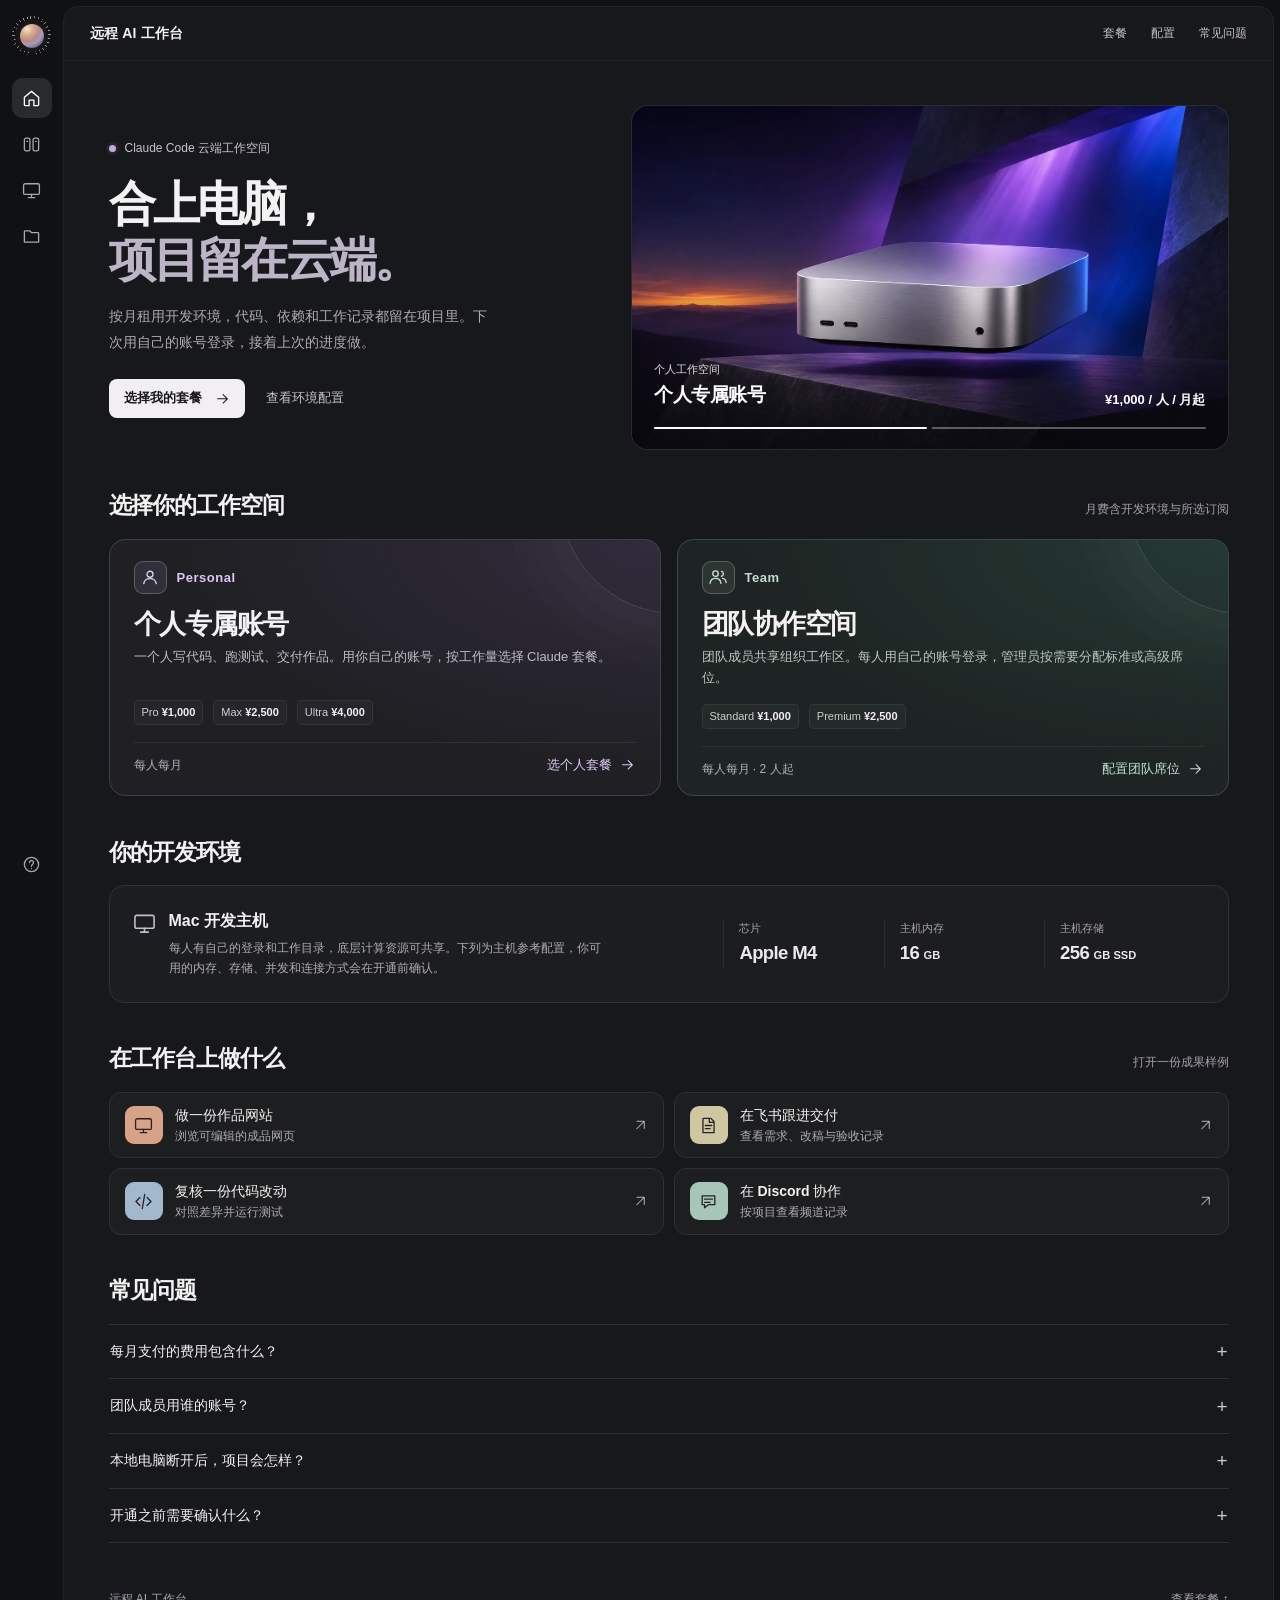
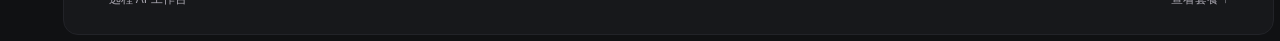
==== commit 43bfd5d3: "以个人专属账号和团队协作空间重做客户套餐页" ====
--- a/index.html
+++ b/index.html
@@ -1,61 +1,111 @@
 <!doctype html>
 <html lang="zh-CN">
 <head>
-  <meta charset="utf-8"><meta name="viewport" content="width=device-width, initial-scale=1">
-  <meta name="theme-color" content="#101012">
-  <meta name="description" content="浏览远程 AI 工作台的服务与成品样例：飞书接单、Discord 项目协作、SSH 开发、远程桌面与独享主机试点。">
-  <title>服务市场 · 远程 AI 工作台</title>
-  <link rel="stylesheet" href="style.css?v=d9e9f83b44"><link rel="stylesheet" href="detail.css?v=f9d8790e21">
-  <script defer src="catalog.js?v=673cf50d66"></script><script defer src="detail.js?v=ee06354a4c"></script><script defer src="app.js?v=d9d2ac245c"></script>
+  <meta charset="utf-8">
+  <meta name="viewport" content="width=device-width, initial-scale=1">
+  <meta name="theme-color" content="#111214">
+  <meta name="description" content="按月使用带 Claude Code 的云端开发工作台。个人使用自己的账号，团队成员分别登录，在云端继续项目。查看套餐月费、开发环境和成果样例。">
+  <title>远程 AI 工作台 · 云端工作空间</title>
+  <link rel="stylesheet" href="style.css?v=6ce1748102">
+  <link rel="stylesheet" href="detail.css?v=91afca81d5">
+  <script defer src="catalog.js?v=74b2962c6e"></script>
+  <script defer src="detail.js?v=6603233644"></script>
+  <script defer src="app.js?v=e82c84cb1a"></script>
 </head>
 <body>
-<a class="skip" href="#catalog">跳至服务橱窗</a>
+<svg class="symbol-store" xmlns="http://www.w3.org/2000/svg" aria-hidden="true">
+  <symbol id="ic-home" viewBox="0 0 24 24"><path d="M3 10.5 12 3l9 7.5V20a1 1 0 0 1-1 1h-5v-7H9v7H4a1 1 0 0 1-1-1Z"/></symbol>
+  <symbol id="ic-plans" viewBox="0 0 24 24"><rect x="3" y="4" width="7" height="16" rx="2"/><rect x="14" y="4" width="7" height="16" rx="2"/><path d="M6 8h1m10 0h1"/></symbol>
+  <symbol id="ic-screen" viewBox="0 0 24 24"><rect x="2" y="3.5" width="20" height="13.5" rx="2"/><path d="M12 17v4m-4 0h8"/></symbol>
+  <symbol id="ic-file" viewBox="0 0 24 24"><path d="M4 5h6l2 2h8a1 1 0 0 1 1 1v11H3V6a1 1 0 0 1 1-1Z"/></symbol>
+  <symbol id="ic-help" viewBox="0 0 24 24"><circle cx="12" cy="12" r="9"/><path d="M9.5 9.5a2.5 2.5 0 1 1 4 2c-1.3.8-1.5 1.3-1.5 2.7m0 2.7v.2"/></symbol>
+  <symbol id="ic-arrow" viewBox="0 0 24 24"><path d="M4 12h15m-6.5-6.5L19 12l-6.5 6.5"/></symbol>
+  <symbol id="ic-open" viewBox="0 0 24 24"><path d="M6 18 18 6M6.5 6H18v11.5"/></symbol>
+  <symbol id="ic-user" viewBox="0 0 24 24"><circle cx="12" cy="8.7" r="3.6"/><path d="M4.5 20c.6-4 3.2-6.1 7.5-6.1s6.9 2.1 7.5 6.1"/></symbol>
+  <symbol id="ic-users" viewBox="0 0 24 24"><circle cx="9" cy="8" r="3.3"/><path d="M2.5 19.5c.5-3.6 2.8-5.8 6.5-5.8 3.8 0 6 2.2 6.5 5.8m.7-14.2a3 3 0 0 1 0 5.8m1.2 2.6c2.5.3 4 2.2 4.3 4.9"/></symbol>
+  <symbol id="ic-code" viewBox="0 0 24 24"><path d="m7.5 7-5 5 5 5m9-10 5 5-5 5m-3-14-3 18"/></symbol>
+  <symbol id="ic-doc" viewBox="0 0 24 24"><path d="M6 3h9l4 4v14H5V4a1 1 0 0 1 1-1Zm7 0v5h6M8 12h8m-8 4h6"/></symbol>
+  <symbol id="ic-chat" viewBox="0 0 24 24"><path d="M20 5H4v11h3v4l5-4h8zM7 9h10m-10 4h7"/></symbol>
+</svg>
+<a class="skip" href="#plans">跳至套餐</a>
 <aside class="rail" aria-label="工作台导航">
   <a class="orb" href="#home" aria-label="远程 AI 工作台首页"><span></span></a>
   <nav>
-    <a class="rail-link" href="#home" aria-label="市场首页" title="市场首页" data-icon="store"></a>
-    <a class="rail-link" href="#catalog" aria-label="服务橱窗" title="服务橱窗" data-icon="grid"></a>
-    <a class="rail-link" href="#service/mac" aria-label="独享主机" title="独享主机" data-icon="monitor"></a>
-    <a class="rail-link" href="#saved" aria-label="我的收藏" title="我的收藏" data-icon="bookmark"></a>
+    <a class="rail-link" href="#home" aria-label="首页" title="首页"><svg class="icon"><use href="#ic-home"/></svg></a>
+    <a class="rail-link" href="#plans" aria-label="选择套餐" title="选择套餐"><svg class="icon"><use href="#ic-plans"/></svg></a>
+    <a class="rail-link" href="#environment" aria-label="开发环境" title="开发环境"><svg class="icon"><use href="#ic-screen"/></svg></a>
+    <a class="rail-link" href="#examples" aria-label="成果样例" title="成果样例"><svg class="icon"><use href="#ic-file"/></svg></a>
   </nav>
-  <div class="rail-base"><a class="rail-link" href="#reference" aria-label="参考商品" title="参考商品" data-icon="library"></a><span class="signature" title="远程 AI 工作台">R</span></div>
+  <div class="rail-base"><a class="rail-link" href="#faq" aria-label="常见问题" title="常见问题"><svg class="icon"><use href="#ic-help"/></svg></a></div>
 </aside>
 <div class="shell">
-  <header class="shell-head"><a href="#home" class="page-name">服务市场 <span>/</span> <strong>远程 AI 工作台</strong></a><p>委托一个项目，或租一台自己的远程主机 · 试点预览</p></header>
+  <header class="shell-head">
+    <a href="#home" class="wordmark"><span class="mobile-orb" aria-hidden="true"></span>远程 AI 工作台</a>
+    <nav aria-label="快速导航"><a href="#plans">套餐</a><a href="#environment">配置</a><a href="#faq">常见问题</a></nav>
+  </header>
   <main id="shop">
     <div class="market-wrap">
-      <div class="toolbar"><div><a href="#saved" class="soft"><i data-icon="bookmark"></i>我的收藏</a><a href="#guide" class="soft"><i data-icon="receipt"></i>费用说明</a></div><a class="soft" href="#service/mac"><i data-icon="monitor"></i>独享主机</a></div>
-      <section class="feature" aria-label="市场精选">
-        <div class="pitch"><a class="source-label" href="https://agent.space/app/services/market" target="_blank" rel="noopener">市场理念 · Agent.Space <i data-icon="upRight"></i></a>
-          <h1>专业的事不用自己折腾，<br><span>直接买结果。</span></h1>
-          <p>想把一件事交出去？选好服务，写下需求，在飞书或 Discord 里确认修改、收下成品。想自己动手？租一台常开的工作台，用自己的工具，接着上次的项目做。</p>
+      <section class="feature" aria-label="云端开发工作台">
+        <div class="pitch">
+          <p class="eyebrow"><i></i>Claude Code 云端工作空间</p>
+          <h1>合上电脑，<br><span>项目留在云端。</span></h1>
+          <p class="lead">按月租用开发环境，代码、依赖和工作记录都留在项目里。下次用自己的账号登录，接着上次的进度做。</p>
+          <div class="hero-links"><a href="#plans" class="btn-primary">选择我的套餐 <svg class="icon"><use href="#ic-arrow"/></svg></a><a href="#environment" class="text-link">查看环境配置</a></div>
         </div>
-        <div class="showreel" aria-roledescription="轮播" aria-label="精选服务">
-          <a id="feature-link" href="#service/mac"><img id="feature-img" src="media/fabric.webp" width="1440" height="900" alt="蓝紫色灯光下的银色独享开发主机"><div class="veil"></div><div class="reel-caption"><div><small id="feature-kind">开发主机</small><b id="feature-name">独享 Mac 开发工作台</b></div><span id="feature-price">¥1,000/月 · 意向</span></div></a>
-          <div class="reel-controls"><div id="reel-dots"></div><button id="reel-play" type="button" aria-label="暂停轮播" title="暂停轮播"></button></div>
+        <div class="showreel" aria-roledescription="轮播" aria-label="工作空间预览">
+          <a id="feature-link" href="#plan/personal"><img id="feature-img" src="media/fabric.webp" width="1440" height="900" alt="蓝紫色光线下的 Mac 开发主机"><span class="veil"></span><div class="reel-caption"><div><small id="feature-kind">个人工作空间</small><strong id="feature-name">个人专属账号</strong></div><span id="feature-price">¥1,000 / 人 / 月起</span></div></a>
+          <div class="reel-controls" aria-label="选择预览"><button type="button" data-slide="0" aria-pressed="true" aria-label="预览个人专属账号"></button><button type="button" data-slide="1" aria-pressed="false" aria-label="预览团队协作空间"></button></div>
         </div>
       </section>
-      <section class="collection" id="catalog" aria-labelledby="catalog-title">
-        <div class="collection-head"><h2 id="catalog-title">服务橱窗</h2><div><div id="modes" aria-label="服务类型"></div><p id="mode-note">看一份成品，挑一种合作方式。</p></div></div>
-        <div class="filters"><div id="filters" aria-label="按用途筛选"></div><button id="clear" type="button" hidden>清除筛选</button></div>
-        <div id="items" class="cards"></div><p class="sr" role="status" id="count-live"></p>
-      </section>
-      <section id="guide" class="info-section"><header><small>试点方案</small><h2>费用与交付</h2></header>
-        <div class="facts">
-          <div><i data-icon="monitor"></i><h3>主机按月</h3><b>¥1,000 <small>/ 台 / 月</small></b><p>首轮 3–4 位的主机试点意向价。开通前确认实际机型、所在地区、支持时段和月费。</p><a href="#service/mac">查看主机配置 <i data-icon="arrow"></i></a></div>
-          <div><i data-icon="layers"></i><h3>模型单独计费</h3><b>使用自己的订阅</b><p>Claude Code、Codex 等工具按需要配置。模型订阅、API 用量和商业软件许可由使用者自行授权。首期不提供 Team 账号。</p></div>
-          <div><i data-icon="receipt"></i><h3>委托按成果核价</h3><b>先定范围，再接单</b><p>先确认资料、交付件、修改次数和交期。项目结束时，按约取回版本记录、文件或仓库提交。</p><a href="#service/feishu">看一单怎么验收 <i data-icon="arrow"></i></a></div>
+
+      <section class="section plans" id="plans" aria-labelledby="plan-title">
+        <div class="section-title"><h2 id="plan-title">选择你的工作空间</h2><span>月费含开发环境与所选订阅</span></div>
+        <div class="plan-grid">
+          <a class="plan-card personal" href="#plan/personal">
+            <div class="plan-heading"><span class="plan-glyph"><svg class="icon"><use href="#ic-user"/></svg></span><span lang="en">Personal</span></div>
+            <h3>个人专属账号</h3>
+            <p>一个人写代码、跑测试、交付作品。用你自己的账号，按工作量选择 Claude 套餐。</p>
+            <div class="plan-tiers"><span>Pro <strong>¥1,000</strong></span><span>Max <strong>¥2,500</strong></span><span>Ultra <strong>¥4,000</strong></span></div>
+            <div class="plan-bottom"><span>每人每月</span><strong>选个人套餐 <svg class="icon"><use href="#ic-arrow"/></svg></strong></div>
+          </a>
+          <a class="plan-card team" href="#plan/team">
+            <div class="plan-heading"><span class="plan-glyph"><svg class="icon"><use href="#ic-users"/></svg></span><span lang="en">Team</span></div>
+            <h3>团队协作空间</h3>
+            <p>团队成员共享组织工作区。每人用自己的账号登录，管理员按需要分配标准或高级席位。</p>
+            <div class="plan-tiers"><span>Standard <strong>¥1,000</strong></span><span>Premium <strong>¥2,500</strong></span></div>
+            <div class="plan-bottom"><span>每人每月 · 2 人起</span><strong>配置团队席位 <svg class="icon"><use href="#ic-arrow"/></svg></strong></div>
+          </a>
         </div>
       </section>
-      <section id="reference" class="info-section refs"><header><small>参考原型</small><h2>在 Agent.Space 里，它是怎样卖的？</h2></header>
-        <p class="refs-intro">我们对照了它的服务市场和独享 Mac。下面是原站的商品与说明；本页试点按上面的人民币意向价单独核算。</p>
-        <details open><summary>服务市场 <span>选服务 → 填需求 → 收成品</span></summary><p>Agent.Space 把服务分成标准成品、专属定制和项目教学。商品页先给作品预览，再列买家要交的素材、拿到的格式、交付时间和价格。例如，<a href="https://agent.space/zh-hans/services/sellers/breakdu/svc-gkgt89ft" target="_blank" rel="noopener">个人网站定制</a>列出源码和上线指南，<a href="https://agent.space/zh-hans/services/sellers/yuzai/svc-nweuf462" target="_blank" rel="noopener">产品宣传片</a>给出风格样片。本站沿用这条路径，每张卡都能打开交付样例或查看开通清单。</p><a href="https://agent.space/zh-hans/services" target="_blank" rel="noopener">打开原站服务市场 ↗</a></details>
-        <details><summary>独享 Mac <span>主机月租与模型费用</span></summary><p>原站展示的月租为 US$160，参考机型为 M4、16 GB、256 GB 的实体 Mac。客户在主机上运行自己的编程工具，使用本人账号；远程屏幕可查看整台桌面，部分客户端可只打开单个应用。原站另列预装工具、运维、开通时间和到期清理规则。价格与库存以原站为准。</p><a href="https://agent.space/zh-hans/mac" target="_blank" rel="noopener">查看原站配置与条款 ↗</a></details>
+
+      <section class="section" id="environment" aria-labelledby="env-title">
+        <div class="section-title"><h2 id="env-title">你的开发环境</h2></div>
+        <div class="env-panel"><div class="env-copy"><svg class="icon"><use href="#ic-screen"/></svg><div><h3>Mac 开发主机</h3><p>每人有自己的登录和工作目录，底层计算资源可共享。下列为主机参考配置，你可用的内存、存储、并发和连接方式会在开通前确认。</p></div></div>
+          <dl class="specs"><div><dt>芯片</dt><dd>Apple M4</dd></div><div><dt>主机内存</dt><dd>16 <small>GB</small></dd></div><div><dt>主机存储</dt><dd>256 <small>GB SSD</small></dd></div></dl>
+        </div>
+      </section>
+
+      <section class="section" id="examples" aria-labelledby="examples-title">
+        <div class="section-title"><h2 id="examples-title">在工作台上做什么</h2><span>打开一份成果样例</span></div>
+        <div class="sample-grid">
+          <a data-sample="samples/field-notes.html" href="samples/field-notes.html?v=470a4bc305" target="_blank" rel="noopener"><i class="sample-icon coral"><svg class="icon"><use href="#ic-screen"/></svg></i><span><b>做一份作品网站</b><small>浏览可编辑的成品网页</small></span><svg class="icon exit"><use href="#ic-open"/></svg></a>
+          <a data-sample="samples/delivery.html" href="samples/delivery.html?v=b9d5191916" target="_blank" rel="noopener"><i class="sample-icon cream"><svg class="icon"><use href="#ic-doc"/></svg></i><span><b>在飞书跟进交付</b><small>查看需求、改稿与验收记录</small></span><svg class="icon exit"><use href="#ic-open"/></svg></a>
+          <a data-sample="samples/code-review.html" href="samples/code-review.html?v=d681a9f093" target="_blank" rel="noopener"><i class="sample-icon blue"><svg class="icon"><use href="#ic-code"/></svg></i><span><b>复核一份代码改动</b><small>对照差异并运行测试</small></span><svg class="icon exit"><use href="#ic-open"/></svg></a>
+          <a data-sample="samples/channels.html" href="samples/channels.html?v=f13d6cb2dc" target="_blank" rel="noopener"><i class="sample-icon mint"><svg class="icon"><use href="#ic-chat"/></svg></i><span><b>在 Discord 协作</b><small>按项目查看频道记录</small></span><svg class="icon exit"><use href="#ic-open"/></svg></a>
+        </div>
+      </section>
+      <section class="section faq" id="faq" aria-labelledby="faq-title">
+        <div class="section-title"><h2 id="faq-title">常见问题</h2></div>
+        <details><summary>每月支付的费用包含什么？</summary><p>月费包含云端开发环境和所选 Claude 订阅或团队席位。开通时我们协助配置所选档位，你用自己的账号登录。额外用量、另购软件和额外服务如有需要，开通前单独确认。</p></details>
+        <details><summary>团队成员用谁的账号？</summary><p>每个人使用自己的登录。个人方案供本人使用。团队方案由同一组织为每位成员分配一个具名席位，组织管理员管理成员和项目访问。</p></details>
+        <details><summary>本地电脑断开后，项目会怎样？</summary><p>代码和已保存的文件留在远端项目目录。本地断开后，已按后台方式启动的任务可在远端主机在线时继续。需要确认授权或重新登录时，由你接手。</p></details>
+        <details><summary>开通之前需要确认什么？</summary><p>我们会与你确认账号及服务地区的适用条件、工作空间可用资源、接入方式和交付时间。团队还会确认组织和所需席位。</p></details>
       </section>
     </div>
   </main>
   <main id="detail" hidden></main>
-  <footer class="foot"><span>远程 AI 工作台</span><a href="#home">返回市场 ↑</a></footer>
+  <footer class="foot"><a href="#home">远程 AI 工作台</a><a href="#plans">查看套餐 ↑</a></footer>
 </div>
-<noscript>本页的轮播和商品筛选使用 JavaScript。主机试点意向价 ¥1,000／台／月，模型另计；也可直接阅读<a href="samples/delivery.html">交付回执样例</a>。</noscript>
-</body></html>
+<noscript>本页可直接浏览套餐月费、主机配置和成果样例。启用 JavaScript 后可选择具体档位与团队席位。</noscript>
+</body>
+</html>
--- a/style.css
+++ b/style.css
@@ -1,16 +1,190 @@
-:root{color-scheme:dark;--outer:#0d0d0f;--bg:#161618;--card:#1d1d20;--line:#2b2b2f;--text:#f2f2f4;--muted:#a2a2ab;--rail:68px;font:15px/1.55 Inter,-apple-system,BlinkMacSystemFont,"PingFang SC","Microsoft YaHei",sans-serif}
-*{box-sizing:border-box}html{scroll-behavior:smooth;background:var(--outer)}body{margin:0;color:var(--text);background:var(--outer)}a{color:inherit;text-decoration:none}button{color:inherit;font:inherit;border:0;cursor:pointer}button:focus-visible,a:focus-visible,summary:focus-visible{outline:2px solid #b0a4ff;outline-offset:4px}button[hidden],[hidden]{display:none!important}i[data-icon]{display:inline-flex;align-items:center;justify-content:center;font-style:normal;flex-shrink:0}svg.icon{width:1.2em;height:1.2em;stroke:currentColor;fill:none;stroke-width:1.7;stroke-linecap:round;stroke-linejoin:round;vertical-align:middle;display:block}.sr,.skip:not(:focus){position:absolute;width:1px;height:1px;padding:0;margin:-1px;overflow:hidden;clip-path:inset(50%);white-space:nowrap}.skip:focus{position:fixed;z-index:20;top:10px;left:80px;background:white;color:black;padding:8px 16px;border-radius:8px}
-.rail{position:fixed;top:0;bottom:0;width:var(--rail);display:flex;align-items:center;flex-direction:column;padding:19px 0 14px;z-index:5;background:var(--outer)}.orb{width:42px;height:42px;display:grid;place-items:center;border-radius:50%;background:repeating-conic-gradient(from -8deg,#908e95 0 2deg,transparent 2deg 15deg);position:relative}.orb:before{content:"";position:absolute;inset:3px;background:var(--outer);border-radius:50%}.orb span{z-index:1;width:27px;height:27px;border-radius:50%;background:radial-gradient(circle at 39% 36%,#ffdfa4 0%,#db966d 28%,#aa705f 51%,#c4a6b9 72%,#71547d 93%);box-shadow:0 0 7px #f3b68f69,inset 0 0 3px #fff7}.rail nav,.rail-base{display:grid;gap:8px;justify-items:center}.rail nav{margin-top:24px}.rail-base{margin-top:auto}.rail-link{width:43px;height:43px;display:grid;place-items:center;border-radius:12px;color:#9999a3}.rail-link .icon{width:21px;height:21px}.rail-link:hover,.rail-link[aria-current=page]{background:#252528;color:#f1f1f3}.signature{display:grid;place-items:center;width:29px;height:29px;border-radius:50%;background:linear-gradient(140deg,#a19b88,#927354 49%,#474559);color:white;font:600 13px Georgia,serif}
-.shell{margin:6px 6px 6px var(--rail);border-radius:16px;background:var(--bg);min-height:calc(100vh - 12px);overflow:clip}.shell-head{padding:9px 17px 4px}.page-name{font-weight:620;font-size:14px;line-height:1.35}.page-name span{color:#5f5f65;margin:0 .3em}.page-name strong{font-size:12px;font-weight:500;color:#a7a7b0}.shell-head p{font-size:12px;color:#95959d;margin:0}.market-wrap{width:min(1104px,calc(100% - 80px));margin:0 auto}.toolbar{display:flex;align-items:center;justify-content:space-between;margin:27px 0 21px}.toolbar>div{display:flex;gap:9px}.soft{background:#222224;border-radius:9px;display:inline-flex;gap:7px;align-items:center;color:#dedee2;font-size:13px;font-weight:520;line-height:1;padding:9px 12px}.soft:hover{background:#303035}
-.feature{display:grid;grid-template-columns:minmax(0,0.72fr) minmax(0,1fr);align-items:center;gap:38px}.pitch{min-width:0}.source-label{font-size:12px;color:var(--muted);display:inline-flex;gap:4px;align-items:center}.source-label .icon{width:12px}.source-label:hover{text-decoration:underline}.pitch h1{font-size:clamp(27px,2.65vw,39px);font-weight:690;letter-spacing:-.055em;line-height:1.26;margin:16px 0 14px}.pitch h1 span{color:#9b9ba3}.pitch p{font-size:14px;color:#aaaab1;line-height:1.75;max-width:440px;margin:0}
-.showreel{aspect-ratio:1.6;position:relative;overflow:hidden;border-radius:18px;background:#1d1c23;isolation:isolate}.showreel>a{position:absolute;inset:0}.showreel img{width:100%;height:100%;display:block;object-fit:cover}.showreel img.change{animation:reveal .37s ease both}@keyframes reveal{from{opacity:.4;transform:scale(1.012)}to{opacity:1;transform:scale(1)}}.veil{position:absolute;inset:0;background:linear-gradient(0deg,rgba(4,4,8,.83),transparent 36%)}.reel-caption{position:absolute;bottom:40px;left:21px;right:21px;display:flex;justify-content:space-between;align-items:end;gap:12px}.reel-caption>div{display:flex;gap:7px;align-items:baseline;flex-wrap:wrap}.reel-caption small{color:#e0e0e4;font-size:12px}.reel-caption b,.reel-caption>span{font-size:14px}.reel-caption>span{white-space:nowrap;font-weight:600}.reel-controls{position:absolute;bottom:8px;left:19px;right:13px;display:flex;align-items:center;gap:8px}.reel-controls>div{display:flex;flex:1;gap:5px}.reel-controls button{padding:0;display:grid;align-items:center;height:25px;background:none}.reel-controls>div button{width:100%;position:relative}.reel-controls>div button:before{content:"";height:3px;width:100%;display:block;border-radius:5px;background:#ffffff55}.reel-controls>div button[aria-pressed=true]:before{background:#fff}.reel-controls>button{width:24px;justify-content:center}.reel-controls .icon{width:13px;height:13px}
-.collection{padding-top:39px;scroll-margin-top:12px}.collection h2,.info-section h2{font-weight:650;letter-spacing:-.035em;line-height:1.35;margin:0;font-size:20px}.collection-head{display:flex;align-items:flex-start;justify-content:space-between;gap:14px}.collection-head h2{padding-top:5px}.collection-head>div{text-align:right}#modes{display:inline-flex;gap:1px;align-items:center;background:#202023;border-radius:10px;padding:3px}#modes button{background:none;color:#a4a4ad;border-radius:8px;padding:5px 8px;display:inline-flex;align-items:center;gap:5px;font-size:12px;line-height:1.3}#modes button[aria-pressed=true]{color:white;background:#303034}#modes button em{font-style:normal;font-variant-numeric:tabular-nums;opacity:.77}#mode-note{margin:6px 3px 0;color:#95959f;font-size:12px}.filters{display:flex;align-items:center;gap:5px;background:var(--outer);border:1px solid #28282c;border-radius:16px;margin:15px 0 16px;padding:7px}#filters{display:flex;align-items:center;gap:7px;flex-wrap:wrap}#filters button,#clear{font-size:13px;white-space:nowrap;border-radius:99px;padding:6px 10px;line-height:1.2;display:inline-flex;align-items:center;gap:6px;background:none;color:#dedee4}#filters button[aria-pressed=true]{background:#f0f0f2;color:#1a1a1e}#clear{margin-left:auto;color:#aaaab1}
-.cards{display:grid;grid-template-columns:repeat(3,minmax(0,1fr));gap:18px}.card{position:relative;min-width:0;background:var(--card);border:1px solid var(--line);border-radius:17px;overflow:hidden;transition:background .18s, transform .18s}.card:hover{background:#242427;transform:translateY(-2px)}.card>a{display:block;height:100%}.cover{position:relative;aspect-ratio:1.6;background:#29292d;overflow:hidden}.cover img{width:100%;height:100%;object-fit:cover;display:block;transition:transform .4s}.card:hover img{transform:scale(1.025)}.fav{position:absolute;right:10px;top:10px;height:31px;width:31px;display:grid;place-items:center;background:#141418b8;color:white;border:1px solid #ffffff25;border-radius:8px;opacity:0;transition:opacity .15s}.card:hover .fav,.card:focus-within .fav,.fav[aria-pressed=true]{opacity:1}.fav[aria-pressed=true] svg{fill:currentColor}.card-body{padding:14px 15px 15px}.card-kind{font-size:11px;color:#a4a4ac}.card-title{display:flex;align-items:baseline;justify-content:space-between;gap:7px;margin:5px 0}.card-title h3{font-size:16px;font-weight:620;letter-spacing:-.035em;line-height:1.35;margin:0}.card-title span{color:#efeff0;flex-shrink:0;font-size:11px;font-weight:650}.card-body p{font-size:13px;line-height:1.65;color:#adadb6;margin:6px 0 15px;min-height:3.3em}.card-meta{display:flex;align-items:center;justify-content:space-between;color:#a6a6af;font-size:11px}.card-meta b{font-weight:450;color:#c3c3cc}.card-meta .icon{width:14px}.empty{padding:30px 0 45px;color:#b5b5bd;grid-column:1/-1}.empty button{color:#eee;text-decoration:underline;background:none}
-.info-section{margin:50px 0 0;scroll-margin:14px}.info-section header>small{color:#9d9da8;font-size:12px}.info-section h2{margin:5px 0 16px}.facts{display:grid;grid-template-columns:repeat(3,1fr);border:1px solid var(--line);border-radius:16px;overflow:hidden}.facts>div{padding:20px;background:#1c1c1f}.facts>div+div{border-left:1px solid var(--line)}.facts>div>i{color:#b8b8c1}.facts h3{font-size:13px;color:#b7b7c0;margin:8px 0 3px;font-weight:500}.facts b{font-size:20px;letter-spacing:-.045em}.facts small{font-size:12px;font-weight:400}.facts p,.refs-intro,.refs details p{color:#aaaab3;font-size:13px;line-height:1.75}.facts a,.refs details a{color:#e3e3ec;font-size:12px;display:inline-flex;align-items:center;gap:5px}.refs details{border-top:1px solid var(--line);padding:13px 0}.refs details summary{cursor:pointer;font-weight:600}.refs details summary span{color:#a7a7b1;margin-left:15px;font-size:12px;font-weight:400}.refs details p{max-width:820px}.foot{width:min(1104px,calc(100% - 80px));margin:40px auto 0;display:flex;justify-content:space-between;border-top:1px solid var(--line);padding:18px 0 25px;font-size:12px;color:#a6a6ac}
-@media(max-width:1100px){.market-wrap,.foot{width:calc(100% - 48px)}.feature{gap:24px;grid-template-columns:.77fr 1fr}.cards{gap:13px}.card-title{display:block}.card-title span{display:block;margin-top:4px}.pitch h1{font-size:clamp(25px,3vw,34px)}}
-@media(max-width:800px){:root{--rail:52px}.rail-link{width:38px;height:38px}.orb{width:36px;height:36px}.market-wrap,.foot{width:calc(100% - 34px)}.cards{grid-template-columns:repeat(2,minmax(0,1fr))}.feature{grid-template-columns:0.9fr 1fr;gap:18px}.pitch p{font-size:13px}.facts>div{padding:14px}.pitch h1{font-size:24px}}
-@media(max-width:620px){:root{--rail:0px}.rail{display:none}.shell{margin:0;border-radius:0;min-height:100vh}.shell-head{padding:14px 16px 7px;border-bottom:1px solid var(--line)}.market-wrap,.foot{width:calc(100% - 32px)}.toolbar{margin:14px 0 20px}.toolbar>div{gap:5px}.soft{font-size:12px;padding:8px 9px}.feature{grid-template-columns:1fr;gap:17px}.pitch h1{font-size:30px;line-height:1.22;margin:8px 0}.pitch p{font-size:13px;line-height:1.65}.showreel{border-radius:15px}.reel-caption{left:13px;right:13px;bottom:34px}.reel-caption b,.reel-caption>span{font-size:12px}.reel-controls{left:12px;right:8px}.collection{padding-top:25px}.collection-head{display:block}.collection-head h2{padding:0;margin-bottom:9px}.collection-head>div{text-align:left}#modes{max-width:100%;flex-wrap:wrap}#modes button{font-size:11px;padding:5px 7px}.filters{border-radius:12px;margin:11px 0}.filters #filters{flex-wrap:nowrap;overflow-x:auto;scrollbar-width:none;gap:2px}#filters button{font-size:12px;padding:6px 8px}#clear{font-size:11px}#mode-note{font-size:11px}.cards{gap:10px}.card{border-radius:12px}.card-body{padding:9px}.card-title h3{font-size:14px}.card-body p{font-size:12px;margin:5px 0 9px;min-height:0}.card-meta{font-size:10px}.card-meta b{max-width:85%}.fav{opacity:1;width:26px;height:26px;top:6px;right:6px}.facts{grid-template-columns:1fr}.facts>div+div{border-left:none;border-top:1px solid var(--line)}.info-section{margin-top:35px}.refs details summary span{margin-left:6px}.foot{margin-top:25px}.reel-caption small{font-size:10px}}
-@media(max-width:355px){.cards{grid-template-columns:1fr}.pitch h1{font-size:26px}.reel-caption small{display:none}#modes button i{display:none}}
-@media(prefers-reduced-motion:reduce){html{scroll-behavior:auto}*,*:before,*:after{animation:none!important;transition:none!important}}
-.refs details p>a{display:inline;text-decoration:underline;text-underline-offset:3px;font-size:inherit}
-@media(max-width:620px){.filters #filters{flex-wrap:wrap;row-gap:4px}}
+:root {
+  color-scheme: dark;
+  --outer: #101113;
+  --bg: #17181b;
+  --panel: #202125;
+  --stroke: #303136;
+  --text: #f3f1f1;
+  --muted: #aeacb2;
+  --rail: 63px;
+  font-family: "Instrument Sans", "PingFang SC", "Microsoft YaHei", sans-serif;
+  font-size: 15px;
+  line-height: 1.55;
+}
+* { box-sizing: border-box; }
+html, body { margin: 0; background: var(--outer); color: var(--text); }
+a { color: inherit; text-decoration: none; }
+button { font: inherit; color: inherit; cursor: pointer; }
+button:focus-visible, a:focus-visible, summary:focus-visible { outline: 2px solid #d4c4ff; outline-offset: 4px; }
+[hidden] { display: none !important; }
+.symbol-store { position: absolute; width: 0; height: 0; overflow: hidden; pointer-events: none; }
+.icon { width: 1.2em; height: 1.2em; display: block; flex: none; fill: none; stroke: currentColor; stroke-width: 1.65; stroke-linecap: round; stroke-linejoin: round; }
+.skip:not(:focus) { position: absolute; clip-path: inset(50%); width: 1px; height: 1px; overflow: hidden; }
+.skip:focus { position: fixed; z-index: 10; left: 75px; top: 10px; padding: 8px 15px; background: white; color: black; border-radius: 5px; }
+
+.rail { position: fixed; inset: 0 auto 0 0; width: var(--rail); z-index: 5; display: flex; flex-direction: column; align-items: center; padding: 16px 0; }
+.orb { height: 39px; width: 39px; position: relative; display: grid; place-items: center; border-radius: 50%; background: repeating-conic-gradient(from -5deg,#9f9389 0 2deg,transparent 2deg 13deg); }
+.orb::before { content: ""; position: absolute; inset: 3px; border-radius: 50%; background: var(--outer); }
+.orb span, .mobile-orb { position: relative; z-index: 1; display: block; background: radial-gradient(circle at 30% 21%,#f8e2c3 0%,#d4ae91 24%,#ba8984 48%,#a79bbf 63%,#5e6179 83%,#23212d 99%); border-radius: 50%; box-shadow: 0 0 10px #c4ab962b; }
+.orb span { height: 24px; width: 24px; }
+.rail nav { display: grid; justify-items: center; gap: 6px; margin-top: 23px; }
+.rail-base { margin-top: auto; }
+.rail-link { width: 40px; height: 40px; color: #a9a8af; display: grid; place-items: center; border-radius: 11px; }
+.rail-link .icon { width: 19px; height: 19px; }
+.rail-link:hover, .rail-link[aria-current="page"] { background: #292a2e; color: white; }
+.shell { min-height: calc(100vh - 12px); margin: 6px 6px 6px var(--rail); background: var(--bg); border: 1px solid #222328; border-radius: 15px; overflow: clip; }
+.shell-head { min-height: 54px; display: flex; align-items: center; justify-content: space-between; gap: 15px; padding: 0 26px; border-bottom: 1px solid #ffffff0c; }
+.wordmark { display: flex; align-items: center; gap: 8px; font-weight: 640; font-size: 14px; letter-spacing: .01em; }
+.mobile-orb { display: none; }
+.shell-head nav { display: flex; gap: 24px; font-size: 12px; color: #c4c2c8; }
+.shell-head nav a:hover, .text-link:hover, .foot a:hover { color: white; text-decoration: underline; text-underline-offset: 4px; }
+.market-wrap, .foot { width: min(1120px,calc(100% - 72px)); margin-inline: auto; }
+.feature { display: grid; grid-template-columns: minmax(0,.79fr) minmax(0,1fr); align-items: center; column-gap: clamp(26px,4vw,60px); margin-top: clamp(33px,3.4vw,53px); }
+.pitch { padding-bottom: 2px; }
+.eyebrow { display: inline-flex; align-items: center; gap: 9px; color: #c9c3d1; font-size: 12px; font-weight: 540; margin: 0; }
+.eyebrow i { display: block; width: 7px; height: 7px; border-radius: 50%; background: #c3a9e3; box-shadow: 0 0 0 3px #c3a9e315; }
+.pitch h1 { font-size: clamp(37px,3.7vw,57px); line-height: 1.18; font-weight: 660; margin: 18px 0 16px; letter-spacing: -.058em; }
+.pitch h1 span { color: #bdb5c7; }
+.lead { font-size: 14px; line-height: 1.85; max-width: 385px; color: var(--muted); margin: 0; }
+.hero-links { display: flex; align-items: center; gap: 21px; margin-top: 24px; }
+.btn-primary { display: inline-flex; align-items: center; gap: 13px; padding: 9px 15px; border-radius: 8px; background: #f2eff2; color: #19191c; font-weight: 620; font-size: 13px; }
+.btn-primary:hover { background: #fff; }
+.text-link { font-size: 13px; color: #c4c1c8; }
+.showreel { position: relative; overflow: hidden; border-radius: 17px; aspect-ratio: 1.73; background: #222127; isolation: isolate; border: 1px solid #ffffff0c; }
+.showreel > a { position: absolute; inset: 0; }
+.showreel img { width: 100%; height: 100%; display: block; object-fit: cover; object-position: center; }
+.veil { position: absolute; inset: 0; background: linear-gradient(0deg,#09080ed9,transparent 49%); }
+.reel-caption { position: absolute; bottom: 39px; left: 22px; right: 22px; display: flex; align-items: flex-end; justify-content: space-between; gap: 10px; color: white; }
+.reel-caption small { display: block; margin-bottom: 2px; font-size: 11px; color: #e4dfeb; }
+.reel-caption strong { font-size: 19px; letter-spacing: -.025em; font-weight: 640; }
+.reel-caption > span { font-size: 13px; font-weight: 600; }
+.reel-controls { position: absolute; left: 22px; right: 22px; bottom: 9px; display: flex; gap: 5px; }
+.reel-controls button { border: 0; background: transparent; flex: 1; padding: 0; height: 23px; }
+.reel-controls button::before { content: ""; width: 100%; height: 2px; border-radius: 5px; display: block; background: #fff5; }
+.reel-controls button[aria-pressed="true"]::before { background: #faf8ff; }
+.section { margin-top: clamp(28px,3vw,47px); scroll-margin-top: 16px; }
+.section-title { display: flex; align-items: baseline; justify-content: space-between; gap: 16px; margin-bottom: 15px; }
+.section-title h2 { margin: 0; font-size: clamp(20px,1.8vw,25px); letter-spacing: -.045em; font-weight: 650; }
+.section-title > span { font-size: 12px; color: #a4a1aa; }
+.plan-grid { display: grid; grid-template-columns: repeat(2,minmax(0,1fr)); gap: 16px; }
+.plan-card { --accent: #dcc8f6; --wash: #312b3c; color: var(--text); position: relative; overflow: hidden; padding: 21px 24px 16px; border: 1px solid color-mix(in srgb,var(--wash) 75%,#777); border-radius: 16px; background: radial-gradient(ellipse at 100% 0%,var(--wash) 0%,transparent 62%),#202024; transition: border-color .2s,transform .2s; }
+.plan-card.team { --accent: #c4ddd3; --wash: #253934; background-color: #1e2423; }
+.plan-card:hover { border-color: var(--accent); transform: translateY(-2px); }
+.plan-card::after { content: ""; position: absolute; width: 230px; height: 230px; right: -132px; top: -158px; border: 1px solid color-mix(in srgb,var(--accent) 17%,transparent); box-shadow: 0 0 0 17px #ffffff03,0 0 0 35px #ffffff02,0 0 0 53px #ffffff02; border-radius: 50%; pointer-events: none; }
+.plan-heading { display: flex; align-items: center; gap: 10px; color: var(--accent); font-size: 13px; font-weight: 560; line-height: 1; }
+.plan-heading > span:last-child { letter-spacing: .04em; }
+.plan-glyph { width: 33px; height: 33px; border-radius: 9px; display: grid; place-items: center; color: var(--accent); border: 1px solid color-mix(in srgb,var(--accent) 28%,transparent); background: color-mix(in srgb,var(--accent) 9%,transparent); }
+.plan-glyph .icon { width: 20px; height: 20px; }
+.plan-card h3 { margin: 14px 0 6px; font-size: clamp(23px,2.1vw,30px); line-height: 1.25; font-weight: 630; letter-spacing: -.045em; }
+.plan-card p { max-width: 39em; min-height: 2.9em; color: #c1bcc6; font-size: 13px; line-height: 1.6; margin: 0 0 15px; }
+.team p { color: #bbc7c1; }
+.plan-tiers { display: flex; gap: 7px 10px; flex-wrap: wrap; }
+.plan-tiers span { white-space: nowrap; padding: 3px 7px; border-radius: 5px; color: #d2ccd7; background: #ffffff07; border: 1px solid #ffffff12; font-size: 11px; }
+.plan-tiers strong { font-weight: 590; color: #f4eef8; }
+.team .plan-tiers span { color: #c5d3cb; }
+.plan-bottom { border-top: 1px solid #ffffff12; padding-top: 12px; margin-top: 17px; display: flex; align-items: center; justify-content: space-between; gap: 8px; color: #b5b0ba; font-size: 12px; }
+.plan-bottom strong { color: var(--accent); font-size: 13px; display: flex; align-items: center; gap: 8px; font-weight: 590; }
+.env-panel { display: grid; grid-template-columns: 1.17fr 1fr; align-items: center; gap: 28px; padding: 23px; border-radius: 15px; background:#1c1d20; border: 1px solid var(--stroke); }
+.env-copy { display: flex; gap: 13px; }
+.env-copy > .icon { margin-top: 3px; width: 23px; height: 23px; color: #c4bdcf; }
+.env-copy h3 { margin: 0 0 4px; font-size: 16px; }
+.env-copy p { color: var(--muted); font-size: 12px; line-height: 1.7; margin: 0; max-width: 36em; }
+.specs { margin: 0; display: grid; grid-template-columns: repeat(3,1fr); }
+.specs div { padding-inline: 15px 4px; border-left: 1px solid #ffffff12; }
+.specs dt { font-size: 11px; color: #a6a2aa; }
+.specs dd { color:#ebe9ee; font-size: clamp(17px,1.45vw,23px); font-weight:600; margin: 2px 0 0; white-space: nowrap; font-variant-numeric: tabular-nums; letter-spacing: -.035em; }
+.specs dd small { font-size: .6em; font-weight: 550; letter-spacing: 0; }
+.sample-grid { display: grid; grid-template-columns: repeat(2,1fr); gap: 10px; }
+.sample-grid > a { display: flex; gap: 12px; align-items: center; padding: 12px 15px; border-radius: 12px; border: 1px solid var(--stroke); background: #1d1e20; }
+.sample-grid > a:hover { background: #252529; }
+.sample-icon { height: 38px; width: 38px; display: grid; place-items: center; border-radius: 9px; color: #272228; }
+.sample-icon .icon { width: 19px; height: 19px; }
+.coral { background: #d6a388; }.cream { background: #cfc6a2; }.blue { background: #a4b8cd; }.mint { background: #a8c6b8; }
+.sample-grid b,.sample-grid small { display: block; }
+.sample-grid b { font-size: 14px; font-weight: 580; }
+.sample-grid small { font-size: 12px; color: var(--muted); }
+.sample-grid .exit { width: 15px; margin-left: auto; color: #b3afb8; }
+.faq details { border-top: 1px solid var(--stroke); }
+.faq details:last-child { border-bottom: 1px solid var(--stroke); }
+.faq summary { display: flex; align-items: center; justify-content: space-between; cursor: pointer; font-weight: 540; font-size: 14px; padding: 16px 1px; list-style: none; }
+.faq summary::-webkit-details-marker { display: none; }
+.faq summary::after { content: "+"; color: #ccc6d2; font-size: 19px; line-height: 1; }
+.faq details[open] summary::after { content: "−"; }
+.faq details p { margin: -3px 0 17px; max-width: 60em; font-size: 13px; color: var(--muted); }
+.foot { display: flex; justify-content: space-between; align-items: center; padding: 25px 0; margin-top: 22px; font-size: 12px; color: #a8a5af; }
+
+@media(max-width:900px) {
+  :root { --rail: 53px; }
+  .market-wrap,.foot { width: calc(100% - 42px); }
+  .feature { column-gap: 23px; }
+  .pitch h1 { font-size: 36px; }
+  .lead { font-size: 13px; }
+  .hero-links { margin-top: 17px; gap: 12px; }
+  .plan-card { padding: 18px 17px 14px; }
+  .env-panel { gap: 15px; padding: 17px; }
+  .specs div { padding-left: 8px; }
+}
+@media(max-width:680px) {
+  :root { --rail: 0px; }
+  .rail { display: none; }
+  .shell { margin: 0; border: 0; border-radius: 0; }
+  .shell-head { padding: 0 15px; min-height: 48px; }
+  .shell-head nav { gap: 12px; font-size: 11px; }
+  .wordmark { font-size: 13px; }
+  .mobile-orb { display: block; width: 18px; height: 18px; }
+  .market-wrap,.foot { width: calc(100% - 32px); }
+  .feature { margin-top: 25px; grid-template-columns: 1fr; gap: 19px; }
+  .pitch h1 { margin: 11px 0 9px; font-size: clamp(33px,8vw,44px); }
+  .lead { max-width: 35em; font-size: 13px; line-height: 1.7; }
+  .hero-links { margin-top: 14px; gap: 17px; }
+  .btn-primary { padding: 8px 13px; }
+  .showreel { aspect-ratio: 1.89; border-radius: 13px; }
+  .reel-caption { left: 13px; right: 13px; bottom: 28px; }
+  .reel-caption small { font-size: 10px; margin: 0; }
+  .reel-caption strong { font-size: 16px; }
+  .reel-caption > span { font-size: 11px; }
+  .reel-controls { left: 13px; right: 13px; bottom: 3px; }
+  .section { margin-top: 27px; }
+  .section-title { margin-bottom: 11px; gap: 8px; }
+  .section-title > span { font-size: 10px; }
+  .plan-grid { gap: 10px; }
+  .plan-card { padding: 14px 12px 10px; border-radius: 12px; }
+  .plan-heading { gap: 5px; font-size: 11px; }
+  .plan-glyph { width: 26px; height: 26px; border-radius: 7px; }
+  .plan-glyph .icon { width: 16px; height: 16px; }
+  .plan-card h3 { font-size: 20px; margin-top: 12px; }
+  .plan-card p { font-size: 12px; margin-bottom: 12px; }
+  .plan-tiers { gap: 3px; }
+  .plan-tiers span { font-size: 10px; padding: 2px 4px; }
+  .plan-bottom { flex-wrap: wrap; margin-top: 12px; font-size: 10px; gap: 3px 8px; }
+  .plan-bottom strong { font-size: 12px; }
+  .env-panel { grid-template-columns: 1fr; }
+  .specs { border-top: 1px solid var(--stroke); padding-top: 12px; }
+  .specs div:first-child { border: 0; padding-left: 0; }
+  .sample-grid { grid-template-columns: 1fr; }
+}
+@media(max-width:470px) {
+  .plan-grid { grid-template-columns: 1fr; }
+  .plan-card { padding: 16px 17px 12px; }
+  .plan-card h3 { font-size: 22px; margin-top: 10px; }
+  .plan-card p { min-height: 0; }
+  .plan-tiers { gap: 6px; }
+  .plan-tiers span { padding: 3px 6px; font-size: 11px; }
+  .section-title > span { max-width: 135px; text-align: right; }
+}
+@media(max-width:355px) {
+  .shell-head nav { gap: 8px; }
+  .btn-primary,.text-link { font-size: 12px; }
+  .market-wrap,.foot { width: calc(100% - 26px); }
+}
+@media(prefers-reduced-motion:reduce) {
+  *,*::before,*::after { scroll-behavior: auto !important; transition: none !important; animation: none !important; }
+}
+
+/* 旧收藏链接打开同一份可操作的成果样例。 */
+.sample-page { width: min(1104px, calc(100% - 40px)); margin: 28px auto 0; }
+.sample-back, .sample-actions a { display: inline-block; padding: 9px 0; color: #c9c6d2; }
+.sample-page h1 { margin: 18px 0 4px; font-size: clamp(24px, 4vw, 42px); letter-spacing: -.04em; }
+.sample-actions { display: flex; gap: 22px; margin-bottom: 14px; }
+.sample-actions a { text-decoration: underline; text-underline-offset: .25em; }
+.sample-page iframe { display: block; width: 100%; height: 74vh; min-height: 460px; border: 1px solid #39383d; border-radius: 14px; background: #fff; }
--- a/detail.css
+++ b/detail.css
@@ -1,128 +1,112 @@
-.rd { --rd-bg:#101113; --rd-panel:#191a1e; --rd-border:#35363b; --rd-muted:#bcbcc4; --rd-ink:#f5f5f6; --rd-paper:#f4f4f5; --rd-link:#dce4ff; font-family:inherit; line-height:1.5; text-align:left; overflow-wrap:anywhere; }
-.rd *, .rd *::before, .rd *::after { box-sizing:border-box; }
-.rd [hidden] { display:none!important; }
-.rd :is(h1,h2,h3,p,ul,ol) { margin:0; }
-.rd :is(button,a) { font:inherit; }
-.rd button { cursor:pointer; }
-.rd svg { width:18px; height:18px; display:inline-block; flex:none; }
-.rd a { text-decoration:none; }
-.rd :is(button,a):focus-visible { outline:3px solid #839cff; outline-offset:4px; }
-.rd-dark { color:var(--rd-ink); background:radial-gradient(80% 65% at 30% 10%,#202125 0%,transparent 65%),var(--rd-bg); }
-.rd-wrap { width:min(100% - 72px,1328px); margin-inline:auto; }
-.rd-crumb { display:flex; align-items:center; gap:15px; padding:26px 0 21px; font-size:13px; color:#a9a9b0; }
-.rd-back { display:inline-flex; align-items:center; gap:5px; font-size:13px; font-weight:650; color:inherit; }
-.rd-back:hover { text-decoration:underline; text-underline-offset:4px; }
-.rd-crumb .rd-back { color:#efeff1; }
-.rd-back svg { width:15px;height:15px; }
-.rd-hero { display:grid; grid-template-columns:minmax(0,1.65fr) minmax(330px,1fr); gap:clamp(24px,3vw,45px); align-items:start; padding-bottom:clamp(35px,4.4vw,68px); }
-.rd-gallery, .rd-summary { min-width:0; }
-.rd-frame { aspect-ratio:1.6; background:#1d1e23; position:relative; border:1px solid #ffffff15; border-radius:20px; isolation:isolate; overflow:hidden; box-shadow:0 16px 60px #08080b38; }
-.rd-cover,.rd-sheets,.rd-embed { width:100%;height:100%; position:absolute;inset:0; }
-.rd-cover { object-fit:cover; display:block; }
-.rd-gallerybar { display:flex; flex-wrap:wrap; gap:12px; padding:16px 2px 0; }
-.rd-thumb { padding:0; border:0; border-radius:6px; background:transparent; color:#a9a9b0; display:grid; gap:7px; justify-items:start; text-align:left; }
-.rd-thumb > span:last-child { font-size:12px; font-weight:600; line-height:1.3; padding-left:1px; }
-.rd-thumb[aria-pressed=true] { color:white; }
-.rd-thumb :is(.rd-minicover,.rd-minipage,.rd-minisheet) { display:grid; place-items:center; width:84px; height:49px; overflow:hidden; border:1px solid #ffffff22; border-radius:8px; }
-.rd-thumb[aria-pressed=true] > span:first-child { outline:2px solid #ececf1; outline-offset:1px; }
-.rd-minicover img { width:100%; height:100%; object-fit:cover; }
-.rd-minipage { background:linear-gradient(145deg,#33314a,#171825); color:#c9c0ee; }
-.rd-minisheet { background:linear-gradient(145deg,#273a33,#1c2623); color:#b3cfba; }
-.rd-sheets { display:grid; place-items:center; background:radial-gradient(ellipse at 25% 10%,#506454 0,transparent 65%),#222d27; padding:20px; overflow:auto; }
-.rd-sheet { width:min(86%,510px); margin:auto; background:#f9f8f2; color:#22362a; padding:clamp(12px,3vw,40px); border-radius:6px; box-shadow:0 12px 25px #07160b55; }
-.rd-sheet h3 { font-size:clamp(16px,2.4vw,28px); margin:5px 0 10px; }
-.rd-sheet li { font-size:clamp(11px,1.2vw,15px); margin-block:6px; }
-.rd-sheet ul { padding-left:18px; }
-.rd-embed iframe { width:100%; height:100%; display:block; border:0; background:#fff; }
-.rd-box,.rd-note { border:1px solid var(--rd-border); background:var(--rd-panel); border-radius:17px; }
-.rd-box { padding:clamp(20px,2.1vw,31px); }
-.rd-category { display:flex; flex-wrap:wrap; align-items:center; gap:7px; color:#cbcad1; font-size:12px; line-height:1.45; }
-.rd-category i { display:inline-block; width:7px; height:7px; border-radius:100%; background:#bdc7ee; }
-.rd-category span { color:#757580; }
-.rd h1 { color:var(--rd-ink); font-size:clamp(28px,2.8vw,44px); line-height:1.16; letter-spacing:-.045em; font-weight:680; margin:12px 0 10px; }
-.rd-lead { color:#d4d4dc; font-size:15px; line-height:1.73; }
-.rd-facts { display:grid; grid-template-columns:65px minmax(0,1fr); gap:10px 12px; margin:21px 0; font-size:13px; line-height:1.6; }
-.rd-facts > span { color:#aaaab4; }
-.rd-facts p,.rd-facts ul { color:#dedee5; }
-.rd-facts ul { list-style:none; padding:0; }
-.rd-facts li + li { margin-top:3px; }
-.rd-pricing { border-top:1px solid var(--rd-border);padding-top:17px; display:grid; gap:4px; }
-.rd-pricing span { color:var(--rd-muted); font-size:12px; }
-.rd-pricing strong { font-size:clamp(18px,1.8vw,26px); letter-spacing:-.035em; line-height:1.35; }
-.rd-actions { display:flex; flex-wrap:wrap; gap:9px; margin-top:16px; }
-.rd-actions :is(a,button) { display:inline-flex; align-items:center; justify-content:center; gap:8px; padding:9px 15px; min-height:42px; border-radius:30px; font-size:13px; font-weight:650; text-align:center; }
-.rd-actions .rd-action { color:#121217; background:#f6f6f9; border:1px solid #f6f6f9; }
-.rd-actions .rd-action:hover { background:#dedff0; }
-.rd-actions .rd-secondary { color:#f0f0f3; background:transparent; border:1px solid #4c4c56; }
-.rd-actions .rd-secondary:hover { border-color:#b2b2bd; }
-.rd-actions svg { width:15px;height:15px; }
-.rd-note { display:flex; gap:13px; padding:16px 19px; margin-top:10px; }
-.rd-note > svg { color:#b5bada; margin-top:3px; }
-.rd-note h3 { font-size:14px; font-weight:650; color:#eeeeef; }
-.rd-note p { font-size:13px; color:#b9b9c4; line-height:1.65; margin-top:3px; }
-.rd-light { background:var(--rd-paper); color:#1c1c23; }
-.rd-content { width:min(100% - 72px,1184px); padding-top:clamp(38px,5.8vw,82px); scroll-margin-top:80px; outline:0; }
-.rd-content section { margin-bottom:clamp(34px,4.2vw,60px); }
-.rd-content h2 { font-size:clamp(24px,2.8vw,40px); line-height:1.16; font-weight:680; letter-spacing:-.045em; padding:0; margin-bottom:20px; color:#1c1c23; }
-.rd-table-wrap { overflow:hidden; border-radius:16px; background:#fff; border:1px solid #dedee4; }
-.rd-spec table { border-collapse:collapse; width:100%; text-align:left; font-size:15px; line-height:1.65; }
-.rd-spec :is(th,td) { padding:14px clamp(14px,2vw,28px); vertical-align:top; color:#27282e; border:0; }
-.rd-spec th { width:24%; min-width:86px; font-weight:650; white-space:nowrap; }
-.rd-spec tr + tr > * { border-top:1px solid #e6e6ea; }
-.rd-spec .rd-linkout { display:inline-flex; align-items:center; gap:4px; color:#374b78; margin-left:14px; text-decoration:underline; text-underline-offset:3px; font-size:13px; }
-.rd-linkout svg { width:14px; height:14px; }
-.rd-process ol { display:grid; grid-template-columns:repeat(auto-fit,minmax(min(100%,220px),1fr)); gap:14px; padding:0; list-style:none; }
-.rd-process li { padding:19px 20px 22px; border:1px solid #dedee4; background:#fff; border-radius:14px; }
-.rd-process li span { color:#706f7c; font:600 13px ui-monospace,Menlo,monospace; }
-.rd-process li p { margin-top:10px; color:#24242c; font-size:15px; line-height:1.65; }
-.rd-terms ul { list-style:none; padding:0; }
-.rd-terms li { display:flex; gap:12px; margin:11px 0; line-height:1.7; font-size:15px; color:#3d3d46; }
-.rd-terms svg { width:17px; margin-top:4px; color:#55576d; }
-.rd-footer { display:flex; justify-content:space-between; align-items:center; gap:15px; border-top:1px solid #dbdbe0; padding:24px 0 34px; }
-.rd-footer > span { color:#666672; font-size:12px; }
-@media(max-width:840px) {
-  .rd-wrap,.rd-content { width:min(100% - 36px,700px); }
-  .rd-hero { grid-template-columns:minmax(0,1fr); gap:24px; }
-  .rd-crumb { padding:18px 0; }
-  .rd-frame { border-radius:15px; }
+.rd {
+  --rd-bg:#17171b;
+  --rd-line:#37373e;
+  --rd-dim:#bcbcc4;
+  --rd-paper:#f4f2f0;
+  font-family:inherit;
+  color:#f7f6f7;
+  text-align:left;
+  line-height:1.55;
 }
-@media(max-width:480px) {
-  .rd-wrap,.rd-content { width:calc(100% - 32px); }
-  .rd-hero { gap:19px; }
-  .rd-frame { aspect-ratio:1.48; }
-  .rd-gallerybar { gap:10px; padding-top:11px; }
-  .rd-thumb :is(.rd-minicover,.rd-minipage,.rd-minisheet) { width:65px; height:39px; }
-  .rd-box { padding:18px; }
-  .rd-spec table { font-size:13px; }
-  .rd-spec :is(th,td) { padding:12px 10px; }
-  .rd-spec .rd-linkout { display:flex; width:fit-content; margin:3px 0 0; }
-  .rd-process ol { gap:8px; }
-  .rd-process li { display:flex; align-items:baseline; gap:14px; padding:13px 15px; }
-  .rd-process li p { margin:0; font-size:14px; }
+.rd *, .rd *::before, .rd *::after {box-sizing:border-box}
+.rd :is(h1,h2,h3,p,ol,fieldset,legend) {margin:0;padding:0}
+.rd button,.rd input {font:inherit}
+.rd svg {width:18px;height:18px;flex:none}
+.rd :is(button,input,a):focus-visible {outline:2px solid #c0aaff;outline-offset:4px}
+.rd-wrap {max-width:1220px;width:calc(100% - 80px);margin:0 auto}
+.rd-dark {background:linear-gradient(130deg,#1a1a1f,#141416 60%)}
+.rd-crumb {display:flex;align-items:center;gap:14px;font-size:12px;color:var(--rd-dim);padding:24px 0}
+.rd-crumb a,.rd-bottom-link {display:inline-flex;align-items:center;gap:5px;font-weight:650}
+.rd-crumb a {color:#f3f3f5}
+.rd-crumb a:hover,.rd-bottom-link:hover {text-decoration:underline;text-underline-offset:3px}
+.rd-crumb a svg,.rd-bottom-link svg {width:15px;height:15px}
+.rd-hero {display:grid;grid-template-columns:minmax(0,1.13fr) minmax(350px,.87fr);gap:clamp(20px,3vw,40px);align-items:stretch;padding-bottom:45px}
+.rd-visual {position:relative;min-height:370px;border-radius:19px;overflow:hidden;background:#202028}
+.rd-cover {position:absolute;inset:0;width:100%;height:100%;object-fit:cover}
+.rd-visual::after {content:'';position:absolute;inset:0;background:linear-gradient(0deg,#0c0b13e6 0,rgba(10,10,18,.32) 29%,transparent 60%)}
+.rd-caption {position:absolute;z-index:1;bottom:26px;left:clamp(18px,2.9vw,40px);right:20px}
+.rd-caption b {display:block;color:white;font-size:clamp(21px,2.4vw,34px);font-weight:630;letter-spacing:-.04em;line-height:1.2}
+.rd-caption p {margin-top:8px;color:#e2e1ea;font-size:13px}
+.rd-box {min-width:0;padding:clamp(20px,2.5vw,34px);border:1px solid var(--rd-line);border-radius:19px;background:#1b1b20}
+.rd-box h1 {font-size:clamp(28px,3vw,43px);letter-spacing:-.045em;line-height:1.2;font-weight:680}
+.rd .rd-lead {margin-top:12px;color:#cbcbd3;font-size:14px;line-height:1.7}
+.rd .rd-field {border:0;margin-top:23px;min-width:0}
+.rd-field legend {font-size:14px;font-weight:620;margin-bottom:10px}
+.rd-choices {display:grid;grid-template-columns:repeat(3,minmax(0,1fr));gap:7px}
+.rd-choice {min-width:0;position:relative;display:flex;flex-direction:column;gap:10px;padding:12px 10px;border:1px solid #484851;border-radius:12px;cursor:pointer}
+.rd-choice input {position:absolute;opacity:0;width:1px;height:1px}
+.rd-choice:has(input:checked) {background:#383143;border-color:#c7addd}
+.rd-choice:has(input:focus-visible) {outline:2px solid #d1b7fd;outline-offset:3px}
+.rd-choice strong,.rd-choice small,.rd-choice b {display:block}
+.rd-choice strong {font-size:16px;color:#fff}
+.rd-choice small {font-size:11px;color:var(--rd-dim);line-height:1.45}
+.rd-choice b {font-size:15px;letter-spacing:-.025em}
+.rd .rd-selected-note,.rd-field-hint,.rd-covered {color:var(--rd-dim);font-size:13px;line-height:1.6}
+.rd .rd-selected-note {margin-top:11px;min-height:2.9em}
+.rd .rd-field-hint {margin:-4px 0 7px}
+.rd-seats {display:grid}
+.rd-seat {display:flex;align-items:center;gap:9px;justify-content:space-between;border-bottom:1px solid var(--rd-line);padding:9px 0}
+.rd-seat:first-child {padding-top:2px}
+.rd-seat label strong,.rd-seat label span {display:block}
+.rd-seat strong {color:#f8f7fa;font-size:14px}
+.rd-seat strong small {font-weight:500;font-size:12px;color:#d0cfd6}
+.rd-seat label span {color:var(--rd-dim);font-size:12px}
+.rd-stepper {display:flex;align-items:center;border:1px solid #47474e;border-radius:8px;overflow:hidden;background:#232329}
+.rd-stepper button,.rd-stepper input {height:32px;background:transparent;border:0;color:#f1f0f3;text-align:center}
+.rd-stepper button {width:32px;font-weight:600;cursor:pointer}
+.rd-stepper input {width:35px;padding:0 1px;font-size:14px;-moz-appearance:textfield;appearance:textfield}
+.rd-stepper input::-webkit-inner-spin-button,.rd-stepper input::-webkit-outer-spin-button {-webkit-appearance:none;margin:0}
+.rd-stepper :is(button,input):focus-visible {outline-offset:-3px}
+.rd-stepper button:hover:not(:disabled) {background:#39383e}
+.rd-stepper button:disabled {color:#717078;cursor:default}
+.rd-error {color:#ffcbad;font-size:12px}
+.rd-error:not(:empty) {margin-top:7px}
+.rd-pricing {border-top:1px solid var(--rd-line);margin-top:17px;padding-top:15px;display:flex;align-items:center;justify-content:space-between;gap:12px}
+.rd-pricing span,.rd-pricing small {display:block}
+.rd-pricing span {font-weight:600;font-size:14px}
+.rd-pricing small {color:var(--rd-dim);font-size:11px}
+.rd-pricing strong {font-size:clamp(26px,2.6vw,38px);line-height:1.2;font-variant-numeric:tabular-nums;letter-spacing:-.045em}
+.rd .rd-action {width:100%;display:flex;align-items:center;justify-content:center;gap:9px;margin-top:12px;min-height:43px;padding:10px 14px;color:#19171b;background:#f5f3f4;border:0;border-radius:9px;font-size:14px;font-weight:650;cursor:pointer}
+.rd .rd-action:hover:not(:disabled) {background:#e4d9f5}
+.rd .rd-action:disabled {cursor:default;opacity:.45}
+.rd-action svg {width:16px;height:16px}
+.rd .rd-download-status {font-size:12px;color:#d2c4e4}
+.rd .rd-download-status:not(:empty) {margin-top:6px}
+.rd-light {background:var(--rd-paper);color:#211f25}
+.rd-content {padding:43px 0 34px}
+.rd-content h2 {font-size:clamp(22px,2.35vw,31px);letter-spacing:-.04em;font-weight:650;margin-bottom:16px}
+.rd-content h3 {font-size:16px;line-height:1.38;font-weight:650;margin-bottom:5px}
+.rd-content :is(.rd-facts,.rd-delivery) p {font-size:14px;line-height:1.7;color:#504d56}
+.rd-facts,.rd-delivery ol {display:grid;grid-template-columns:repeat(3,minmax(0,1fr));gap:clamp(12px,2vw,27px)}
+.rd-facts>div {border-top:1px solid #d4d0d4;padding:18px 0 3px}
+.rd-facts svg {color:#66576d;margin-bottom:9px;width:25px;height:25px}
+.rd-delivery {margin-top:35px}
+.rd-delivery ol {list-style:none;counter-reset:steps}
+.rd-delivery li {counter-increment:steps;background:#ebe8e6;padding:16px 18px;border-radius:12px}
+.rd-delivery li:before {content:counter(steps);display:grid;place-items:center;width:22px;height:22px;border-radius:50%;background:#ddd9df;color:#342b38;font-size:11px;font-weight:700;margin-bottom:12px}
+.rd-delivery .rd-covered {padding:15px 0 0}
+.rd-bottom-link {color:#392c42;margin-top:25px;font-size:13px}
+@media(max-width:850px) {
+  .rd-wrap {width:calc(100% - 36px)}
+  .rd-hero {grid-template-columns:minmax(0,1fr) minmax(315px,1fr);gap:15px}
+  .rd-box {padding:18px}
+  .rd-choice {padding:10px 7px}
 }
-.rd-network { display:grid; grid-template-columns:minmax(0,1fr) 38px minmax(0,1fr) 38px minmax(0,1fr); align-items:center; gap:12px; padding:clamp(20px,3vw,40px); border-radius:18px; background:radial-gradient(at 45% 10%,#353b52,transparent 75%),#1a1b21; color:#f5f5f7; }
-.rd-hop { display:flex; align-items:center; gap:12px; }
-.rd-hop-icon { width:46px; height:46px; display:grid; place-items:center; flex:none; border-radius:13px; color:#d8d9e3; border:1px solid #535661; background:#ffffff09; }
-.rd-host .rd-hop-icon { background:#d3dbff; border-color:#d3dbff; color:#2a304c; }
-.rd-hop-icon svg { width:23px; height:23px; }
-.rd-hop h3 { font-size:clamp(16px,1.5vw,22px); color:#fff; font-weight:650; }
-.rd-hop p { margin-top:3px; font-size:13px; color:#c6c8d1; }
-.rd-wire { text-align:center; color:#9b9fac; font-size:26px; }
-.rd .rd-network-note { margin:14px 0 30px; max-width:84ch; font-size:15px; line-height:1.75; color:#474853; }
-.rd .rd-compare-title { margin:0 0 12px; font-size:clamp(19px,1.9vw,26px); color:#24242c; line-height:1.3; }
-.rd-compare { border-radius:15px; border:1px solid #dedee3; overflow:hidden; background:white; }
-.rd-compare table { border-collapse:collapse; width:100%; text-align:left; table-layout:fixed; font-size:14px; line-height:1.7; }
-.rd-compare :is(td,th) { padding:14px 18px; border:0; vertical-align:top; }
-.rd-compare thead { color:#454652; background:#e9e9ee; }
-.rd-compare thead th:first-child { width:17%; }
-.rd-compare tbody tr > * { border-top:1px solid #e4e4e8; color:#35353e; }
-.rd .rd-source { margin-top:12px; color:#60616b; font-size:13px; line-height:1.6; }
-.rd-source a { color:#364c7c; text-decoration:underline; text-underline-offset:3px; }
-.rd-source svg { width:13px; height:13px; vertical-align:-2px; }
-@media(max-width:700px) {
-  .rd-network { grid-template-columns:1fr; gap:3px; }
-  .rd-wire { width:46px; line-height:22px; font-size:20px; transform:rotate(90deg); }
-  .rd-compare :is(td,th) { padding:10px 9px; }
-  .rd-compare table { font-size:13px; line-height:1.65; }
-  .rd-compare thead th:first-child { width:18%; }
+@media(max-width:680px) {
+  .rd-wrap {width:calc(100% - 30px)}
+  .rd-crumb {padding:16px 0 13px}
+  .rd-hero {grid-template-columns:1fr;padding-bottom:26px}
+  .rd-visual {min-height:0;aspect-ratio:2.3;border-radius:12px}
+  .rd-caption {bottom:14px;left:16px;right:12px}
+  .rd-caption b {font-size:21px}
+  .rd-caption p {font-size:11px;margin-top:4px}
+  .rd-box {padding:18px;border-radius:13px}
+  .rd-facts,.rd-delivery ol {grid-template-columns:1fr;gap:8px}
+  .rd-facts>div {display:grid;grid-template-columns:28px 1fr;column-gap:10px;padding:12px 0 3px}
+  .rd-facts svg {grid-row:span 2;margin-bottom:0;width:22px;height:22px}
+  .rd-facts p {grid-column:2}
+  .rd-delivery li {display:grid;grid-template-columns:24px 1fr;column-gap:8px}
+  .rd-delivery li:before {grid-row:span 2;margin:0}
+  .rd-delivery li p {grid-column:2}
+  .rd-content {padding-top:28px}
 }
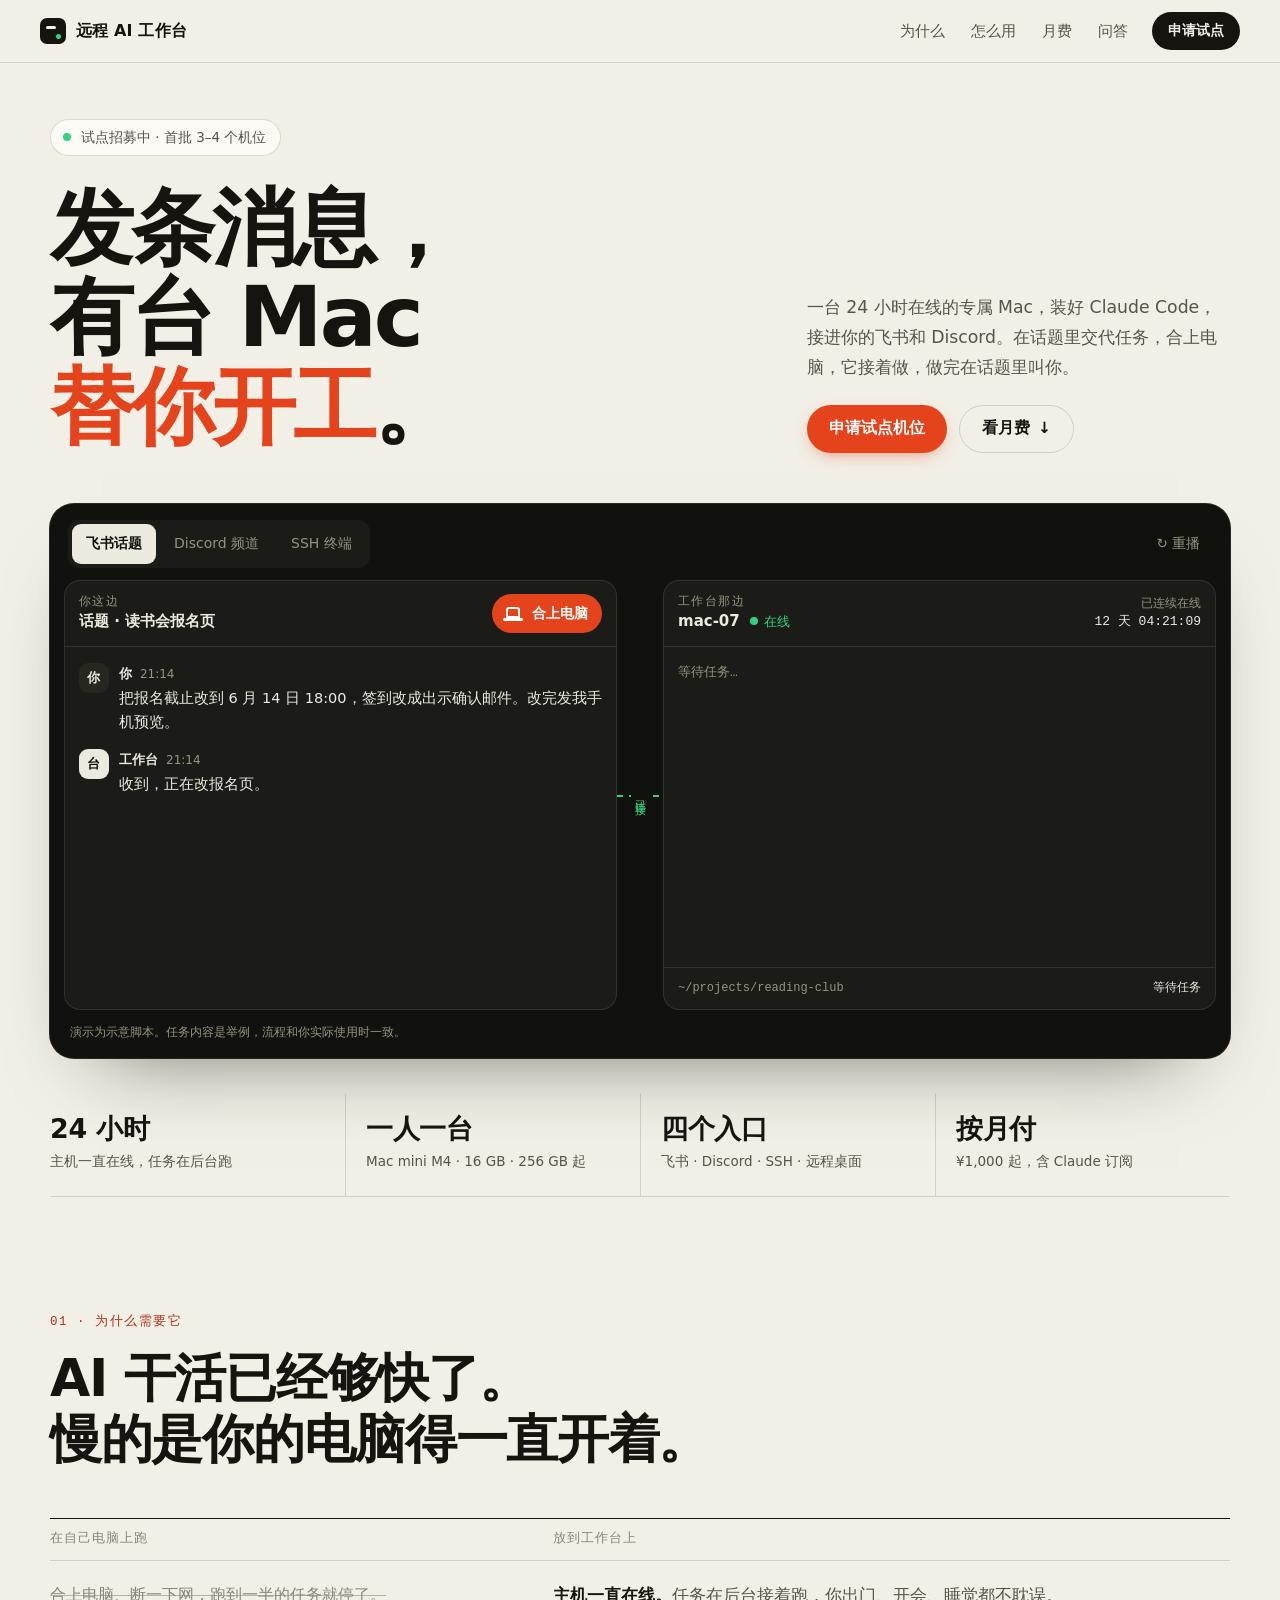
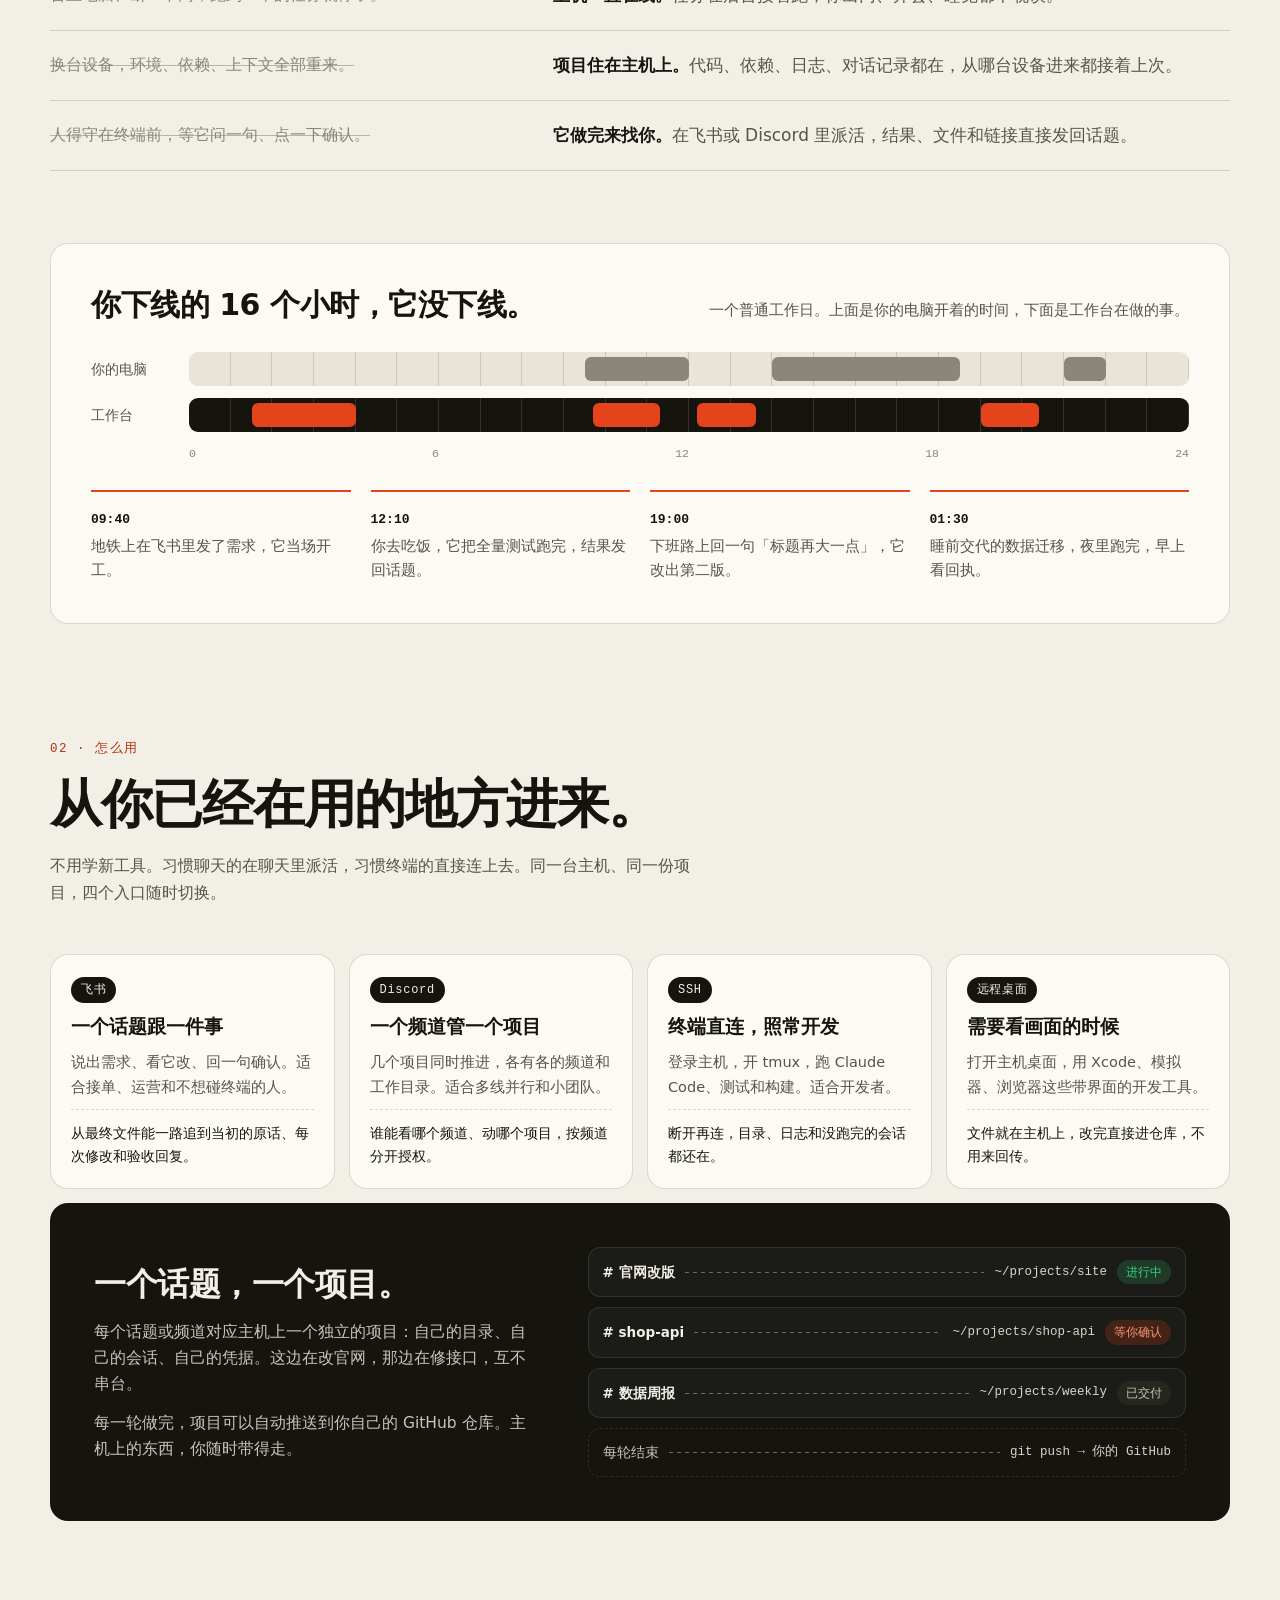
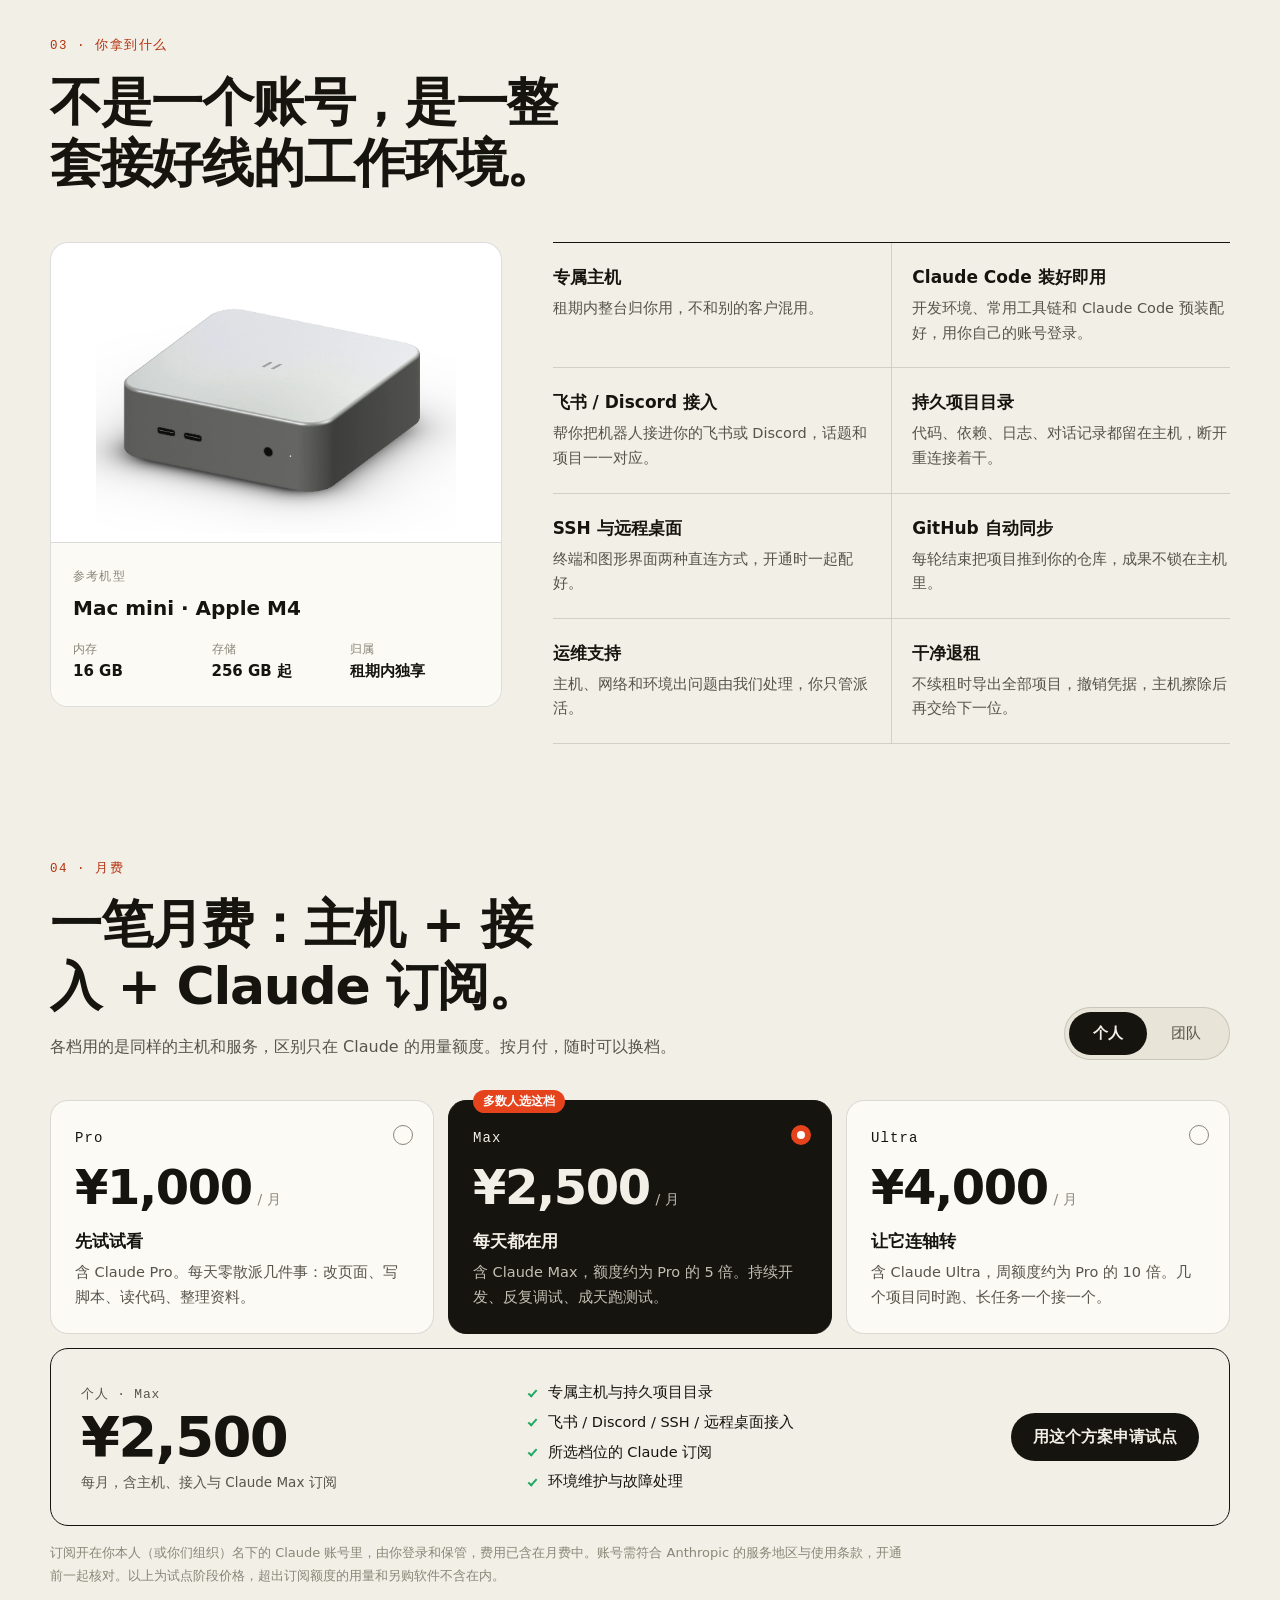
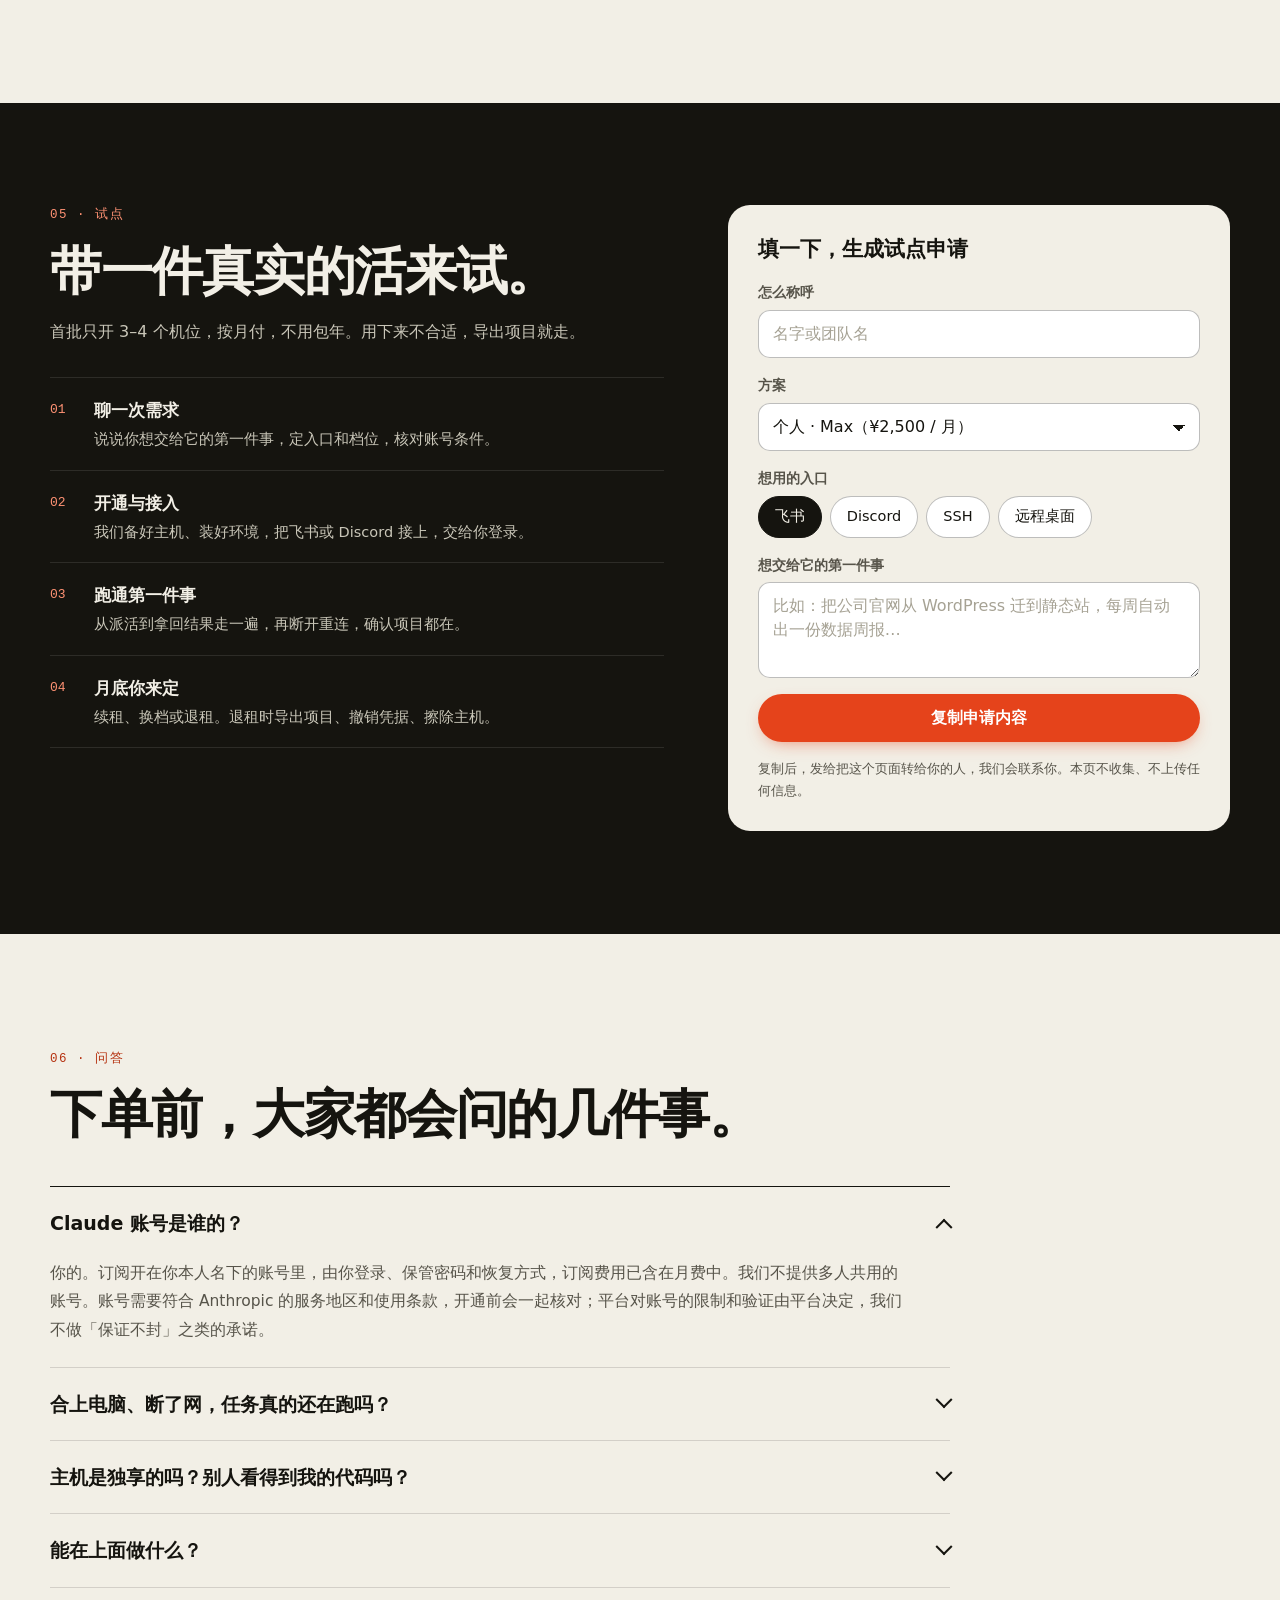
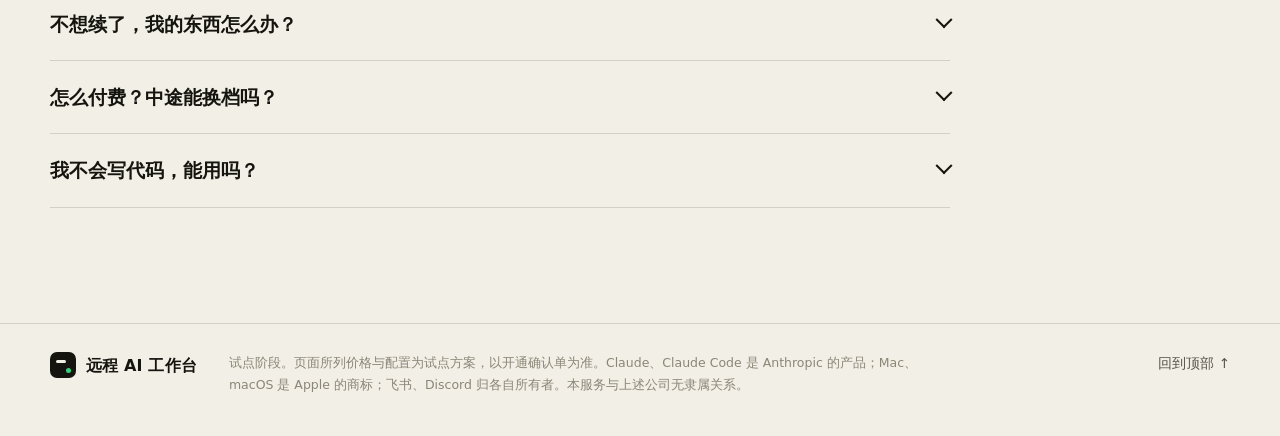
==== commit 46e8f506: "重做介绍页：首屏可交互演示、四个入口、月费计算与试点申请 Co-Authored-By: Claude Fable 5.2 <noreply@anthropic.com>" ====
--- a/index.html
+++ b/index.html
@@ -1,111 +1,359 @@
 <!doctype html>
 <html lang="zh-CN">
 <head>
-  <meta charset="utf-8">
-  <meta name="viewport" content="width=device-width, initial-scale=1">
-  <meta name="theme-color" content="#111214">
-  <meta name="description" content="按月使用带 Claude Code 的云端开发工作台。个人使用自己的账号，团队成员分别登录，在云端继续项目。查看套餐月费、开发环境和成果样例。">
-  <title>远程 AI 工作台 · 云端工作空间</title>
-  <link rel="stylesheet" href="style.css?v=6ce1748102">
-  <link rel="stylesheet" href="detail.css?v=91afca81d5">
-  <script defer src="catalog.js?v=74b2962c6e"></script>
-  <script defer src="detail.js?v=6603233644"></script>
-  <script defer src="app.js?v=e82c84cb1a"></script>
+<meta charset="utf-8">
+<meta name="viewport" content="width=device-width, initial-scale=1">
+<meta name="theme-color" content="#F2EFE6">
+<meta name="description" content="一台 24 小时在线的专属 Mac，装好 Claude Code，接进你的飞书和 Discord。在话题里交代任务，合上电脑它接着做，做完在话题里叫你。按月付，试点招募中。">
+<meta property="og:title" content="远程 AI 工作台 · 发条消息，有台 Mac 替你开工">
+<meta property="og:description" content="24 小时在线的专属 Mac + Claude Code，从飞书、Discord 或 SSH 派活。合上电脑，它接着做。">
+<meta property="og:type" content="website">
+<title>远程 AI 工作台 · 发条消息，有台 Mac 替你开工</title>
+<link rel="icon" href="data:image/svg+xml,%3Csvg xmlns='http://www.w3.org/2000/svg' viewBox='0 0 32 32'%3E%3Crect width='32' height='32' rx='8' fill='%2315140F'/%3E%3Ccircle cx='22' cy='21' r='3' fill='%2334D17F'/%3E%3Crect x='7' y='9' width='12' height='3' rx='1.5' fill='%23F2EFE6'/%3E%3C/svg%3E">
+<link rel="stylesheet" href="style.css?v=1">
+<script defer src="app.js?v=1"></script>
 </head>
 <body>
-<svg class="symbol-store" xmlns="http://www.w3.org/2000/svg" aria-hidden="true">
-  <symbol id="ic-home" viewBox="0 0 24 24"><path d="M3 10.5 12 3l9 7.5V20a1 1 0 0 1-1 1h-5v-7H9v7H4a1 1 0 0 1-1-1Z"/></symbol>
-  <symbol id="ic-plans" viewBox="0 0 24 24"><rect x="3" y="4" width="7" height="16" rx="2"/><rect x="14" y="4" width="7" height="16" rx="2"/><path d="M6 8h1m10 0h1"/></symbol>
-  <symbol id="ic-screen" viewBox="0 0 24 24"><rect x="2" y="3.5" width="20" height="13.5" rx="2"/><path d="M12 17v4m-4 0h8"/></symbol>
-  <symbol id="ic-file" viewBox="0 0 24 24"><path d="M4 5h6l2 2h8a1 1 0 0 1 1 1v11H3V6a1 1 0 0 1 1-1Z"/></symbol>
-  <symbol id="ic-help" viewBox="0 0 24 24"><circle cx="12" cy="12" r="9"/><path d="M9.5 9.5a2.5 2.5 0 1 1 4 2c-1.3.8-1.5 1.3-1.5 2.7m0 2.7v.2"/></symbol>
-  <symbol id="ic-arrow" viewBox="0 0 24 24"><path d="M4 12h15m-6.5-6.5L19 12l-6.5 6.5"/></symbol>
-  <symbol id="ic-open" viewBox="0 0 24 24"><path d="M6 18 18 6M6.5 6H18v11.5"/></symbol>
-  <symbol id="ic-user" viewBox="0 0 24 24"><circle cx="12" cy="8.7" r="3.6"/><path d="M4.5 20c.6-4 3.2-6.1 7.5-6.1s6.9 2.1 7.5 6.1"/></symbol>
-  <symbol id="ic-users" viewBox="0 0 24 24"><circle cx="9" cy="8" r="3.3"/><path d="M2.5 19.5c.5-3.6 2.8-5.8 6.5-5.8 3.8 0 6 2.2 6.5 5.8m.7-14.2a3 3 0 0 1 0 5.8m1.2 2.6c2.5.3 4 2.2 4.3 4.9"/></symbol>
-  <symbol id="ic-code" viewBox="0 0 24 24"><path d="m7.5 7-5 5 5 5m9-10 5 5-5 5m-3-14-3 18"/></symbol>
-  <symbol id="ic-doc" viewBox="0 0 24 24"><path d="M6 3h9l4 4v14H5V4a1 1 0 0 1 1-1Zm7 0v5h6M8 12h8m-8 4h6"/></symbol>
-  <symbol id="ic-chat" viewBox="0 0 24 24"><path d="M20 5H4v11h3v4l5-4h8zM7 9h10m-10 4h7"/></symbol>
-</svg>
-<a class="skip" href="#plans">跳至套餐</a>
-<aside class="rail" aria-label="工作台导航">
-  <a class="orb" href="#home" aria-label="远程 AI 工作台首页"><span></span></a>
-  <nav>
-    <a class="rail-link" href="#home" aria-label="首页" title="首页"><svg class="icon"><use href="#ic-home"/></svg></a>
-    <a class="rail-link" href="#plans" aria-label="选择套餐" title="选择套餐"><svg class="icon"><use href="#ic-plans"/></svg></a>
-    <a class="rail-link" href="#environment" aria-label="开发环境" title="开发环境"><svg class="icon"><use href="#ic-screen"/></svg></a>
-    <a class="rail-link" href="#examples" aria-label="成果样例" title="成果样例"><svg class="icon"><use href="#ic-file"/></svg></a>
+<a class="skip" href="#demo">跳到演示</a>
+
+<header class="top">
+  <a class="brand" href="#top" aria-label="远程 AI 工作台"><span class="brand-mark" aria-hidden="true"><i></i></span>远程 AI 工作台</a>
+  <nav class="top-nav" aria-label="页面导航">
+    <a href="#why">为什么</a>
+    <a href="#entry">怎么用</a>
+    <a href="#pricing">月费</a>
+    <a href="#faq">问答</a>
   </nav>
-  <div class="rail-base"><a class="rail-link" href="#faq" aria-label="常见问题" title="常见问题"><svg class="icon"><use href="#ic-help"/></svg></a></div>
-</aside>
-<div class="shell">
-  <header class="shell-head">
-    <a href="#home" class="wordmark"><span class="mobile-orb" aria-hidden="true"></span>远程 AI 工作台</a>
-    <nav aria-label="快速导航"><a href="#plans">套餐</a><a href="#environment">配置</a><a href="#faq">常见问题</a></nav>
-  </header>
-  <main id="shop">
-    <div class="market-wrap">
-      <section class="feature" aria-label="云端开发工作台">
-        <div class="pitch">
-          <p class="eyebrow"><i></i>Claude Code 云端工作空间</p>
-          <h1>合上电脑，<br><span>项目留在云端。</span></h1>
-          <p class="lead">按月租用开发环境，代码、依赖和工作记录都留在项目里。下次用自己的账号登录，接着上次的进度做。</p>
-          <div class="hero-links"><a href="#plans" class="btn-primary">选择我的套餐 <svg class="icon"><use href="#ic-arrow"/></svg></a><a href="#environment" class="text-link">查看环境配置</a></div>
-        </div>
-        <div class="showreel" aria-roledescription="轮播" aria-label="工作空间预览">
-          <a id="feature-link" href="#plan/personal"><img id="feature-img" src="media/fabric.webp" width="1440" height="900" alt="蓝紫色光线下的 Mac 开发主机"><span class="veil"></span><div class="reel-caption"><div><small id="feature-kind">个人工作空间</small><strong id="feature-name">个人专属账号</strong></div><span id="feature-price">¥1,000 / 人 / 月起</span></div></a>
-          <div class="reel-controls" aria-label="选择预览"><button type="button" data-slide="0" aria-pressed="true" aria-label="预览个人专属账号"></button><button type="button" data-slide="1" aria-pressed="false" aria-label="预览团队协作空间"></button></div>
-        </div>
-      </section>
-
-      <section class="section plans" id="plans" aria-labelledby="plan-title">
-        <div class="section-title"><h2 id="plan-title">选择你的工作空间</h2><span>月费含开发环境与所选订阅</span></div>
-        <div class="plan-grid">
-          <a class="plan-card personal" href="#plan/personal">
-            <div class="plan-heading"><span class="plan-glyph"><svg class="icon"><use href="#ic-user"/></svg></span><span lang="en">Personal</span></div>
-            <h3>个人专属账号</h3>
-            <p>一个人写代码、跑测试、交付作品。用你自己的账号，按工作量选择 Claude 套餐。</p>
-            <div class="plan-tiers"><span>Pro <strong>¥1,000</strong></span><span>Max <strong>¥2,500</strong></span><span>Ultra <strong>¥4,000</strong></span></div>
-            <div class="plan-bottom"><span>每人每月</span><strong>选个人套餐 <svg class="icon"><use href="#ic-arrow"/></svg></strong></div>
-          </a>
-          <a class="plan-card team" href="#plan/team">
-            <div class="plan-heading"><span class="plan-glyph"><svg class="icon"><use href="#ic-users"/></svg></span><span lang="en">Team</span></div>
-            <h3>团队协作空间</h3>
-            <p>团队成员共享组织工作区。每人用自己的账号登录，管理员按需要分配标准或高级席位。</p>
-            <div class="plan-tiers"><span>Standard <strong>¥1,000</strong></span><span>Premium <strong>¥2,500</strong></span></div>
-            <div class="plan-bottom"><span>每人每月 · 2 人起</span><strong>配置团队席位 <svg class="icon"><use href="#ic-arrow"/></svg></strong></div>
-          </a>
-        </div>
-      </section>
-
-      <section class="section" id="environment" aria-labelledby="env-title">
-        <div class="section-title"><h2 id="env-title">你的开发环境</h2></div>
-        <div class="env-panel"><div class="env-copy"><svg class="icon"><use href="#ic-screen"/></svg><div><h3>Mac 开发主机</h3><p>每人有自己的登录和工作目录，底层计算资源可共享。下列为主机参考配置，你可用的内存、存储、并发和连接方式会在开通前确认。</p></div></div>
-          <dl class="specs"><div><dt>芯片</dt><dd>Apple M4</dd></div><div><dt>主机内存</dt><dd>16 <small>GB</small></dd></div><div><dt>主机存储</dt><dd>256 <small>GB SSD</small></dd></div></dl>
-        </div>
-      </section>
-
-      <section class="section" id="examples" aria-labelledby="examples-title">
-        <div class="section-title"><h2 id="examples-title">在工作台上做什么</h2><span>打开一份成果样例</span></div>
-        <div class="sample-grid">
-          <a data-sample="samples/field-notes.html" href="samples/field-notes.html?v=470a4bc305" target="_blank" rel="noopener"><i class="sample-icon coral"><svg class="icon"><use href="#ic-screen"/></svg></i><span><b>做一份作品网站</b><small>浏览可编辑的成品网页</small></span><svg class="icon exit"><use href="#ic-open"/></svg></a>
-          <a data-sample="samples/delivery.html" href="samples/delivery.html?v=b9d5191916" target="_blank" rel="noopener"><i class="sample-icon cream"><svg class="icon"><use href="#ic-doc"/></svg></i><span><b>在飞书跟进交付</b><small>查看需求、改稿与验收记录</small></span><svg class="icon exit"><use href="#ic-open"/></svg></a>
-          <a data-sample="samples/code-review.html" href="samples/code-review.html?v=d681a9f093" target="_blank" rel="noopener"><i class="sample-icon blue"><svg class="icon"><use href="#ic-code"/></svg></i><span><b>复核一份代码改动</b><small>对照差异并运行测试</small></span><svg class="icon exit"><use href="#ic-open"/></svg></a>
-          <a data-sample="samples/channels.html" href="samples/channels.html?v=f13d6cb2dc" target="_blank" rel="noopener"><i class="sample-icon mint"><svg class="icon"><use href="#ic-chat"/></svg></i><span><b>在 Discord 协作</b><small>按项目查看频道记录</small></span><svg class="icon exit"><use href="#ic-open"/></svg></a>
-        </div>
-      </section>
-      <section class="section faq" id="faq" aria-labelledby="faq-title">
-        <div class="section-title"><h2 id="faq-title">常见问题</h2></div>
-        <details><summary>每月支付的费用包含什么？</summary><p>月费包含云端开发环境和所选 Claude 订阅或团队席位。开通时我们协助配置所选档位，你用自己的账号登录。额外用量、另购软件和额外服务如有需要，开通前单独确认。</p></details>
-        <details><summary>团队成员用谁的账号？</summary><p>每个人使用自己的登录。个人方案供本人使用。团队方案由同一组织为每位成员分配一个具名席位，组织管理员管理成员和项目访问。</p></details>
-        <details><summary>本地电脑断开后，项目会怎样？</summary><p>代码和已保存的文件留在远端项目目录。本地断开后，已按后台方式启动的任务可在远端主机在线时继续。需要确认授权或重新登录时，由你接手。</p></details>
-        <details><summary>开通之前需要确认什么？</summary><p>我们会与你确认账号及服务地区的适用条件、工作空间可用资源、接入方式和交付时间。团队还会确认组织和所需席位。</p></details>
-      </section>
-    </div>
-  </main>
-  <main id="detail" hidden></main>
-  <footer class="foot"><a href="#home">远程 AI 工作台</a><a href="#plans">查看套餐 ↑</a></footer>
-</div>
-<noscript>本页可直接浏览套餐月费、主机配置和成果样例。启用 JavaScript 后可选择具体档位与团队席位。</noscript>
+  <a class="btn btn-ink btn-sm" href="#pilot">申请试点</a>
+</header>
+
+<main id="top">
+
+<!-- ───────── 首屏 ───────── -->
+<section class="hero">
+  <p class="status-pill"><span class="dot" aria-hidden="true"></span>试点招募中 · 首批 3–4 个机位</p>
+  <div class="hero-head">
+    <h1>发条消息，<br>有台 Mac <em>替你开工</em>。</h1>
+    <div class="hero-side">
+      <p class="lead">一台 24 小时在线的专属 Mac，装好 Claude Code，接进你的飞书和 Discord。在话题里交代任务，合上电脑，它接着做，做完在话题里叫你。</p>
+      <div class="hero-cta">
+        <a class="btn btn-accent" href="#pilot">申请试点机位</a>
+        <a class="btn btn-ghost" href="#pricing">看月费 <span aria-hidden="true">↓</span></a>
+      </div>
+    </div>
+  </div>
+
+  <div class="stage" id="demo" aria-label="工作台演示">
+    <div class="stage-bar">
+      <div class="tabs" role="tablist" aria-label="选择入口">
+        <button role="tab" type="button" data-scene="feishu" aria-selected="true">飞书话题</button>
+        <button role="tab" type="button" data-scene="discord" aria-selected="false">Discord 频道</button>
+        <button role="tab" type="button" data-scene="ssh" aria-selected="false">SSH 终端</button>
+      </div>
+      <button class="replay" type="button" id="replay"><span aria-hidden="true">↻</span> 重播</button>
+    </div>
+
+    <div class="stage-body">
+      <!-- 你这边 -->
+      <div class="pane pane-you" id="pane-you">
+        <div class="pane-head">
+          <div class="pane-title"><small>你这边</small><b id="you-title">话题 · 读书会报名页</b></div>
+          <button class="lid" type="button" id="lid" aria-pressed="false">
+            <span class="lid-icon" aria-hidden="true"><i></i></span><span id="lid-label">合上电脑</span>
+          </button>
+        </div>
+        <div class="feed" id="feed" aria-live="polite"></div>
+        <div class="closed" id="closed" aria-hidden="true">
+          <div class="closed-laptop" aria-hidden="true"><i></i></div>
+          <p class="closed-text" id="closed-text">电脑已合上</p>
+          <div class="notify" id="notify" role="status"></div>
+        </div>
+      </div>
+
+      <div class="wire" id="wire" aria-hidden="true"><span id="wire-text">已连接</span></div>
+
+      <!-- 工作台那边 -->
+      <div class="pane pane-box">
+        <div class="pane-head">
+          <div class="pane-title"><small>工作台那边</small><b>mac-07 <span class="online"><span class="dot"></span>在线</span></b></div>
+          <div class="uptime" title="连续在线时间">已连续在线 <b id="uptime">12 天 04:21:07</b></div>
+        </div>
+        <div class="log" id="log" aria-live="polite"></div>
+        <div class="pane-foot"><span id="cwd">~/projects/reading-club</span><span id="box-state">等待任务</span></div>
+      </div>
+    </div>
+    <p class="stage-note">演示为示意脚本。任务内容是举例，流程和你实际使用时一致。</p>
+  </div>
+
+  <ul class="plate" aria-label="基本信息">
+    <li><b>24 小时</b><span>主机一直在线，任务在后台跑</span></li>
+    <li><b>一人一台</b><span>Mac mini M4 · 16 GB · 256 GB 起</span></li>
+    <li><b>四个入口</b><span>飞书 · Discord · SSH · 远程桌面</span></li>
+    <li><b>按月付</b><span>¥1,000 起，含 Claude 订阅</span></li>
+  </ul>
+</section>
+
+<!-- ───────── 为什么 ───────── -->
+<section class="sec" id="why">
+  <div class="sec-head">
+    <p class="kicker">01 · 为什么需要它</p>
+    <h2>AI 干活已经够快了。<br>慢的是你的电脑得一直开着。</h2>
+  </div>
+  <div class="swap">
+    <div class="swap-row swap-top"><span>在自己电脑上跑</span><span>放到工作台上</span></div>
+    <div class="swap-row"><p>合上电脑、断一下网，跑到一半的任务就停了。</p><p><b>主机一直在线。</b>任务在后台接着跑，你出门、开会、睡觉都不耽误。</p></div>
+    <div class="swap-row"><p>换台设备，环境、依赖、上下文全部重来。</p><p><b>项目住在主机上。</b>代码、依赖、日志、对话记录都在，从哪台设备进来都接着上次。</p></div>
+    <div class="swap-row"><p>人得守在终端前，等它问一句、点一下确认。</p><p><b>它做完来找你。</b>在飞书或 Discord 里派活，结果、文件和链接直接发回话题。</p></div>
+  </div>
+
+  <div class="day" aria-label="一天 24 小时里，你的电脑和工作台各自在线的时间">
+    <div class="day-head">
+      <h3>你下线的 16 个小时，它没下线。</h3>
+      <p>一个普通工作日。上面是你的电脑开着的时间，下面是工作台在做的事。</p>
+    </div>
+    <div class="day-chart">
+      <div class="track">
+        <span class="track-name">你的电脑</span>
+        <div class="track-bar">
+          <i class="seg seg-you" style="--a:9.5;--b:12"></i>
+          <i class="seg seg-you" style="--a:14;--b:18.5"></i>
+          <i class="seg seg-you" style="--a:21;--b:22"></i>
+        </div>
+      </div>
+      <div class="track">
+        <span class="track-name">工作台</span>
+        <div class="track-bar track-on">
+          <i class="seg seg-task" style="--a:9.7;--b:11.3"></i>
+          <i class="seg seg-task" style="--a:12.2;--b:13.6"></i>
+          <i class="seg seg-task" style="--a:19;--b:20.4"></i>
+          <i class="seg seg-task" style="--a:1.5;--b:4"></i>
+        </div>
+      </div>
+      <div class="hours" aria-hidden="true"><span>0</span><span>6</span><span>12</span><span>18</span><span>24</span></div>
+    </div>
+    <ol class="day-notes">
+      <li><time>09:40</time><p>地铁上在飞书里发了需求，它当场开工。</p></li>
+      <li><time>12:10</time><p>你去吃饭，它把全量测试跑完，结果发回话题。</p></li>
+      <li><time>19:00</time><p>下班路上回一句「标题再大一点」，它改出第二版。</p></li>
+      <li><time>01:30</time><p>睡前交代的数据迁移，夜里跑完，早上看回执。</p></li>
+    </ol>
+  </div>
+</section>
+
+<!-- ───────── 怎么用 ───────── -->
+<section class="sec" id="entry">
+  <div class="sec-head">
+    <p class="kicker">02 · 怎么用</p>
+    <h2>从你已经在用的地方进来。</h2>
+    <p class="sec-lead">不用学新工具。习惯聊天的在聊天里派活，习惯终端的直接连上去。同一台主机、同一份项目，四个入口随时切换。</p>
+  </div>
+  <div class="entries">
+    <article class="entry">
+      <span class="entry-tag">飞书</span>
+      <h3>一个话题跟一件事</h3>
+      <p>说出需求、看它改、回一句确认。适合接单、运营和不想碰终端的人。</p>
+      <p class="entry-proof">从最终文件能一路追到当初的原话、每次修改和验收回复。</p>
+    </article>
+    <article class="entry">
+      <span class="entry-tag">Discord</span>
+      <h3>一个频道管一个项目</h3>
+      <p>几个项目同时推进，各有各的频道和工作目录。适合多线并行和小团队。</p>
+      <p class="entry-proof">谁能看哪个频道、动哪个项目，按频道分开授权。</p>
+    </article>
+    <article class="entry">
+      <span class="entry-tag">SSH</span>
+      <h3>终端直连，照常开发</h3>
+      <p>登录主机，开 tmux，跑 Claude Code、测试和构建。适合开发者。</p>
+      <p class="entry-proof">断开再连，目录、日志和没跑完的会话都还在。</p>
+    </article>
+    <article class="entry">
+      <span class="entry-tag">远程桌面</span>
+      <h3>需要看画面的时候</h3>
+      <p>打开主机桌面，用 Xcode、模拟器、浏览器这些带界面的开发工具。</p>
+      <p class="entry-proof">文件就在主机上，改完直接进仓库，不用来回传。</p>
+    </article>
+  </div>
+
+  <div class="map">
+    <div class="map-copy">
+      <h3>一个话题，一个项目。</h3>
+      <p>每个话题或频道对应主机上一个独立的项目：自己的目录、自己的会话、自己的凭据。这边在改官网，那边在修接口，互不串台。</p>
+      <p>每一轮做完，项目可以自动推送到你自己的 GitHub 仓库。主机上的东西，你随时带得走。</p>
+    </div>
+    <div class="map-fig" aria-label="话题与项目目录的对应示意">
+      <div class="map-row"><span class="chip"># 官网改版</span><i></i><code>~/projects/site</code><em class="busy">进行中</em></div>
+      <div class="map-row"><span class="chip"># shop-api</span><i></i><code>~/projects/shop-api</code><em class="wait">等你确认</em></div>
+      <div class="map-row"><span class="chip"># 数据周报</span><i></i><code>~/projects/weekly</code><em>已交付</em></div>
+      <div class="map-git"><span>每轮结束</span><i></i><code>git push → 你的 GitHub</code></div>
+    </div>
+  </div>
+</section>
+
+<!-- ───────── 交付清单 ───────── -->
+<section class="sec sec-kit" id="kit">
+  <div class="sec-head">
+    <p class="kicker">03 · 你拿到什么</p>
+    <h2>不是一个账号，是一整套接好线的工作环境。</h2>
+  </div>
+  <div class="kit">
+    <figure class="kit-device">
+      <img src="device.webp" width="1040" height="735" alt="Mac mini 主机参考机型">
+      <figcaption>
+        <span>参考机型</span>
+        <b>Mac mini · Apple M4</b>
+        <dl><div><dt>内存</dt><dd>16 GB</dd></div><div><dt>存储</dt><dd>256 GB 起</dd></div><div><dt>归属</dt><dd>租期内独享</dd></div></dl>
+      </figcaption>
+    </figure>
+    <ul class="kit-list">
+      <li><b>专属主机</b><p>租期内整台归你用，不和别的客户混用。</p></li>
+      <li><b>Claude Code 装好即用</b><p>开发环境、常用工具链和 Claude Code 预装配好，用你自己的账号登录。</p></li>
+      <li><b>飞书 / Discord 接入</b><p>帮你把机器人接进你的飞书或 Discord，话题和项目一一对应。</p></li>
+      <li><b>持久项目目录</b><p>代码、依赖、日志、对话记录都留在主机，断开重连接着干。</p></li>
+      <li><b>SSH 与远程桌面</b><p>终端和图形界面两种直连方式，开通时一起配好。</p></li>
+      <li><b>GitHub 自动同步</b><p>每轮结束把项目推到你的仓库，成果不锁在主机里。</p></li>
+      <li><b>运维支持</b><p>主机、网络和环境出问题由我们处理，你只管派活。</p></li>
+      <li><b>干净退租</b><p>不续租时导出全部项目，撤销凭据，主机擦除后再交给下一位。</p></li>
+    </ul>
+  </div>
+</section>
+
+<!-- ───────── 月费 ───────── -->
+<section class="sec" id="pricing">
+  <div class="sec-head sec-head-row">
+    <div>
+      <p class="kicker">04 · 月费</p>
+      <h2>一笔月费：主机 + 接入 + Claude 订阅。</h2>
+      <p class="sec-lead">各档用的是同样的主机和服务，区别只在 Claude 的用量额度。按月付，随时可以换档。</p>
+    </div>
+    <div class="seg-switch" role="tablist" aria-label="方案类型">
+      <button role="tab" type="button" data-plan="personal" aria-selected="true">个人</button>
+      <button role="tab" type="button" data-plan="team" aria-selected="false">团队</button>
+    </div>
+  </div>
+
+  <div class="plans" id="plans-personal">
+    <label class="plan">
+      <input type="radio" name="tier" value="pro">
+      <span class="plan-name">Pro</span>
+      <span class="plan-price"><b>¥1,000</b><small>/ 月</small></span>
+      <span class="plan-fit">先试试看</span>
+      <span class="plan-desc">含 Claude Pro。每天零散派几件事：改页面、写脚本、读代码、整理资料。</span>
+    </label>
+    <label class="plan">
+      <input type="radio" name="tier" value="max" checked>
+      <span class="plan-flag">多数人选这档</span>
+      <span class="plan-name">Max</span>
+      <span class="plan-price"><b>¥2,500</b><small>/ 月</small></span>
+      <span class="plan-fit">每天都在用</span>
+      <span class="plan-desc">含 Claude Max，额度约为 Pro 的 5 倍。持续开发、反复调试、成天跑测试。</span>
+    </label>
+    <label class="plan">
+      <input type="radio" name="tier" value="ultra">
+      <span class="plan-name">Ultra</span>
+      <span class="plan-price"><b>¥4,000</b><small>/ 月</small></span>
+      <span class="plan-fit">让它连轴转</span>
+      <span class="plan-desc">含 Claude Ultra，周额度约为 Pro 的 10 倍。几个项目同时跑、长任务一个接一个。</span>
+    </label>
+  </div>
+
+  <div class="plans plans-team" id="plans-team" hidden>
+    <div class="seat">
+      <div><span class="plan-name">Standard 席位</span><span class="plan-price"><b>¥1,000</b><small>/ 人 / 月</small></span><span class="plan-desc">日常使用 Claude Code 的成员。</span></div>
+      <div class="stepper"><button type="button" data-step="-1" data-for="standard" aria-label="减少一个 Standard 席位">−</button><input id="seat-standard" type="number" inputmode="numeric" min="0" max="150" value="2" aria-label="Standard 席位数"><button type="button" data-step="1" data-for="standard" aria-label="增加一个 Standard 席位">+</button></div>
+    </div>
+    <div class="seat">
+      <div><span class="plan-name">Premium 席位</span><span class="plan-price"><b>¥2,500</b><small>/ 人 / 月</small></span><span class="plan-desc">重度使用、需要更高额度的成员。</span></div>
+      <div class="stepper"><button type="button" data-step="-1" data-for="premium" aria-label="减少一个 Premium 席位">−</button><input id="seat-premium" type="number" inputmode="numeric" min="0" max="150" value="1" aria-label="Premium 席位数"><button type="button" data-step="1" data-for="premium" aria-label="增加一个 Premium 席位">+</button></div>
+    </div>
+    <p class="seat-note">同一组织 2–150 人，两种席位可以混搭。主机只归你们一家，成员各用各的登录和目录。</p>
+  </div>
+
+  <div class="bill">
+    <div class="bill-sum">
+      <span id="bill-label">个人 · Max</span>
+      <strong id="bill-total">¥2,500</strong>
+      <small id="bill-unit">每月，含主机、接入与 Claude Max 订阅</small>
+      <p class="bill-error" id="bill-error" role="status"></p>
+    </div>
+    <ul class="bill-in">
+      <li>专属主机与持久项目目录</li>
+      <li>飞书 / Discord / SSH / 远程桌面接入</li>
+      <li>所选档位的 Claude 订阅</li>
+      <li>环境维护与故障处理</li>
+    </ul>
+    <a class="btn btn-ink" href="#pilot" id="bill-cta">用这个方案申请试点</a>
+  </div>
+  <p class="fine">订阅开在你本人（或你们组织）名下的 Claude 账号里，由你登录和保管，费用已含在月费中。账号需符合 Anthropic 的服务地区与使用条款，开通前一起核对。以上为试点阶段价格，超出订阅额度的用量和另购软件不含在内。</p>
+</section>
+
+<!-- ───────── 试点 ───────── -->
+<section class="pilot" id="pilot">
+  <div class="pilot-in">
+    <div class="pilot-copy">
+      <p class="kicker">05 · 试点</p>
+      <h2>带一件真实的活来试。</h2>
+      <p class="sec-lead">首批只开 3–4 个机位，按月付，不用包年。用下来不合适，导出项目就走。</p>
+      <ol class="steps">
+        <li><b>聊一次需求</b><p>说说你想交给它的第一件事，定入口和档位，核对账号条件。</p></li>
+        <li><b>开通与接入</b><p>我们备好主机、装好环境，把飞书或 Discord 接上，交给你登录。</p></li>
+        <li><b>跑通第一件事</b><p>从派活到拿回结果走一遍，再断开重连，确认项目都在。</p></li>
+        <li><b>月底你来定</b><p>续租、换档或退租。退租时导出项目、撤销凭据、擦除主机。</p></li>
+      </ol>
+    </div>
+
+    <form class="apply" id="apply" novalidate>
+      <h3>填一下，生成试点申请</h3>
+      <label class="field"><span>怎么称呼</span><input type="text" name="name" autocomplete="nickname" placeholder="名字或团队名" maxlength="40"></label>
+      <label class="field"><span>方案</span>
+        <select name="plan" id="apply-plan">
+          <option value="个人 · Pro（¥1,000 / 月）">个人 · Pro（¥1,000 / 月）</option>
+          <option value="个人 · Max（¥2,500 / 月）" selected>个人 · Max（¥2,500 / 月）</option>
+          <option value="个人 · Ultra（¥4,000 / 月）">个人 · Ultra（¥4,000 / 月）</option>
+          <option value="团队" id="apply-team">团队 · 2 Standard + 1 Premium（¥4,500 / 月）</option>
+        </select>
+      </label>
+      <fieldset class="field"><legend>想用的入口</legend>
+        <div class="checks">
+          <label><input type="checkbox" name="entry" value="飞书" checked><span>飞书</span></label>
+          <label><input type="checkbox" name="entry" value="Discord"><span>Discord</span></label>
+          <label><input type="checkbox" name="entry" value="SSH"><span>SSH</span></label>
+          <label><input type="checkbox" name="entry" value="远程桌面"><span>远程桌面</span></label>
+        </div>
+      </fieldset>
+      <label class="field"><span>想交给它的第一件事</span><textarea name="task" rows="3" placeholder="比如：把公司官网从 WordPress 迁到静态站，每周自动出一份数据周报…" maxlength="400"></textarea></label>
+      <button class="btn btn-accent btn-block" type="submit">复制申请内容</button>
+      <p class="apply-hint" id="apply-hint" role="status">复制后，发给把这个页面转给你的人，我们会联系你。本页不收集、不上传任何信息。</p>
+      <pre class="apply-out" id="apply-out" hidden tabindex="0"></pre>
+    </form>
+  </div>
+</section>
+
+<!-- ───────── 问答 ───────── -->
+<section class="sec" id="faq">
+  <div class="sec-head">
+    <p class="kicker">06 · 问答</p>
+    <h2>下单前，大家都会问的几件事。</h2>
+  </div>
+  <div class="faq">
+    <details open><summary>Claude 账号是谁的？</summary><p>你的。订阅开在你本人名下的账号里，由你登录、保管密码和恢复方式，订阅费用已含在月费中。我们不提供多人共用的账号。账号需要符合 Anthropic 的服务地区和使用条款，开通前会一起核对；平台对账号的限制和验证由平台决定，我们不做「保证不封」之类的承诺。</p></details>
+    <details><summary>合上电脑、断了网，任务真的还在跑吗？</summary><p>在。任务运行在远端主机上，和你手里的设备无关。你断开之后它继续做，做完把结果发到飞书或 Discord 的话题里；用 SSH 的话，任务挂在 tmux 会话里，重新连上就能看到。遇到必须你本人确认的操作（比如授权、登录），它会停下来等你。</p></details>
+    <details><summary>主机是独享的吗？别人看得到我的代码吗？</summary><p>个人方案一人一台，租期内不与其他客户共用。团队方案的主机只归你们组织，成员各有自己的登录和目录。我们做运维时只处理主机和环境问题，不翻项目内容。</p></details>
+    <details><summary>能在上面做什么？</summary><p>主机是 Mac，按 Apple 的系统许可用于软件开发、构建、测试和相关自动化：写代码、做网站和小程序、跑脚本和数据处理、iOS / macOS 构建等。如果你主要是做通用办公或图形软件类的工作，告诉我们，可以另配 Windows 或 Ubuntu 主机。</p></details>
+    <details><summary>不想续了，我的东西怎么办？</summary><p>项目可以全程自动同步到你自己的 GitHub，所以成果一直在你手里。退租时我们协助导出主机上的全部项目，撤销机器人和各类凭据，把主机擦除干净后才会再分配。</p></details>
+    <details><summary>怎么付费？中途能换档吗？</summary><p>按月付，目前不做包年。个人方案可以在 Pro、Max、Ultra 之间换档，主机、项目和入口都不变。主机故障时的补时与退款规则会写进开通确认单，首次付款前逐条和你确认。</p></details>
+    <details><summary>我不会写代码，能用吗？</summary><p>能。飞书入口就是为此准备的：像给同事发消息一样说清楚要什么，它做完把结果发回来，你看了再提修改。终端和远程桌面是给想自己动手的人留的。</p></details>
+  </div>
+</section>
+
+</main>
+
+<footer class="foot">
+  <div class="foot-in">
+    <a class="brand" href="#top"><span class="brand-mark" aria-hidden="true"><i></i></span>远程 AI 工作台</a>
+    <p>试点阶段。页面所列价格与配置为试点方案，以开通确认单为准。Claude、Claude Code 是 Anthropic 的产品；Mac、macOS 是 Apple 的商标；飞书、Discord 归各自所有者。本服务与上述公司无隶属关系。</p>
+    <a class="foot-top" href="#top">回到顶部 ↑</a>
+  </div>
+</footer>
+<noscript><p class="noscript">演示、价格计算和申请生成需要启用 JavaScript；其余内容可直接阅读。</p></noscript>
 </body>
 </html>
--- a/style.css
+++ b/style.css
@@ -1,190 +1,434 @@
+/* 远程 AI 工作台 — 纸面 + 墨色 + 一盏在线灯 */
 :root {
-  color-scheme: dark;
-  --outer: #101113;
-  --bg: #17181b;
-  --panel: #202125;
-  --stroke: #303136;
-  --text: #f3f1f1;
-  --muted: #aeacb2;
-  --rail: 63px;
-  font-family: "Instrument Sans", "PingFang SC", "Microsoft YaHei", sans-serif;
-  font-size: 15px;
-  line-height: 1.55;
-}
-* { box-sizing: border-box; }
-html, body { margin: 0; background: var(--outer); color: var(--text); }
+  --paper: #F2EFE6;
+  --paper-2: #E8E4D7;
+  --card: #FBFAF5;
+  --ink: #15140F;
+  --ink-2: #57544A;
+  --ink-3: #8A8678;
+  --line: rgba(21, 20, 15, .14);
+  --accent: #E5431B;
+  --accent-ink: #B5310F;
+  --ok: #1FA862;
+  --ok-glow: #34D17F;
+  --stage: #11120E;
+  --stage-2: #1B1C17;
+  --stage-3: #26271F;
+  --stage-line: rgba(255, 255, 255, .1);
+  --stage-text: #ECEADF;
+  --stage-dim: #96937F;
+  --sans: "PingFang SC", "HarmonyOS Sans SC", "MiSans", "Noto Sans SC", "Noto Sans CJK SC", "Source Han Sans SC", "Microsoft YaHei", system-ui, -apple-system, "Segoe UI", sans-serif;
+  --mono: ui-monospace, "SF Mono", "JetBrains Mono", "Cascadia Mono", Menlo, Consolas, "PingFang SC", "Noto Sans CJK SC", "Microsoft YaHei", monospace;
+  --wrap: 1180px;
+  --pad: clamp(18px, 4vw, 40px);
+  --r: 18px;
+}
+
+*, *::before, *::after { box-sizing: border-box; }
+html { scroll-behavior: smooth; scroll-padding-top: 76px; -webkit-text-size-adjust: 100%; }
+body {
+  margin: 0; background: var(--paper); color: var(--ink);
+  font: 16px/1.7 var(--sans); -webkit-font-smoothing: antialiased; text-rendering: optimizeLegibility;
+  overflow-x: hidden;
+}
+h1, h2, h3, p, ul, ol, dl, dd, figure, fieldset, pre { margin: 0; padding: 0; }
+ul, ol { list-style: none; }
+fieldset { border: 0; min-width: 0; }
 a { color: inherit; text-decoration: none; }
-button { font: inherit; color: inherit; cursor: pointer; }
-button:focus-visible, a:focus-visible, summary:focus-visible { outline: 2px solid #d4c4ff; outline-offset: 4px; }
+button, input, select, textarea { font: inherit; color: inherit; }
+button { cursor: pointer; border: 0; background: none; padding: 0; }
+img { max-width: 100%; height: auto; display: block; }
+:focus-visible { outline: 2px solid var(--accent); outline-offset: 3px; border-radius: 6px; }
 [hidden] { display: none !important; }
-.symbol-store { position: absolute; width: 0; height: 0; overflow: hidden; pointer-events: none; }
-.icon { width: 1.2em; height: 1.2em; display: block; flex: none; fill: none; stroke: currentColor; stroke-width: 1.65; stroke-linecap: round; stroke-linejoin: round; }
-.skip:not(:focus) { position: absolute; clip-path: inset(50%); width: 1px; height: 1px; overflow: hidden; }
-.skip:focus { position: fixed; z-index: 10; left: 75px; top: 10px; padding: 8px 15px; background: white; color: black; border-radius: 5px; }
-
-.rail { position: fixed; inset: 0 auto 0 0; width: var(--rail); z-index: 5; display: flex; flex-direction: column; align-items: center; padding: 16px 0; }
-.orb { height: 39px; width: 39px; position: relative; display: grid; place-items: center; border-radius: 50%; background: repeating-conic-gradient(from -5deg,#9f9389 0 2deg,transparent 2deg 13deg); }
-.orb::before { content: ""; position: absolute; inset: 3px; border-radius: 50%; background: var(--outer); }
-.orb span, .mobile-orb { position: relative; z-index: 1; display: block; background: radial-gradient(circle at 30% 21%,#f8e2c3 0%,#d4ae91 24%,#ba8984 48%,#a79bbf 63%,#5e6179 83%,#23212d 99%); border-radius: 50%; box-shadow: 0 0 10px #c4ab962b; }
-.orb span { height: 24px; width: 24px; }
-.rail nav { display: grid; justify-items: center; gap: 6px; margin-top: 23px; }
-.rail-base { margin-top: auto; }
-.rail-link { width: 40px; height: 40px; color: #a9a8af; display: grid; place-items: center; border-radius: 11px; }
-.rail-link .icon { width: 19px; height: 19px; }
-.rail-link:hover, .rail-link[aria-current="page"] { background: #292a2e; color: white; }
-.shell { min-height: calc(100vh - 12px); margin: 6px 6px 6px var(--rail); background: var(--bg); border: 1px solid #222328; border-radius: 15px; overflow: clip; }
-.shell-head { min-height: 54px; display: flex; align-items: center; justify-content: space-between; gap: 15px; padding: 0 26px; border-bottom: 1px solid #ffffff0c; }
-.wordmark { display: flex; align-items: center; gap: 8px; font-weight: 640; font-size: 14px; letter-spacing: .01em; }
-.mobile-orb { display: none; }
-.shell-head nav { display: flex; gap: 24px; font-size: 12px; color: #c4c2c8; }
-.shell-head nav a:hover, .text-link:hover, .foot a:hover { color: white; text-decoration: underline; text-underline-offset: 4px; }
-.market-wrap, .foot { width: min(1120px,calc(100% - 72px)); margin-inline: auto; }
-.feature { display: grid; grid-template-columns: minmax(0,.79fr) minmax(0,1fr); align-items: center; column-gap: clamp(26px,4vw,60px); margin-top: clamp(33px,3.4vw,53px); }
-.pitch { padding-bottom: 2px; }
-.eyebrow { display: inline-flex; align-items: center; gap: 9px; color: #c9c3d1; font-size: 12px; font-weight: 540; margin: 0; }
-.eyebrow i { display: block; width: 7px; height: 7px; border-radius: 50%; background: #c3a9e3; box-shadow: 0 0 0 3px #c3a9e315; }
-.pitch h1 { font-size: clamp(37px,3.7vw,57px); line-height: 1.18; font-weight: 660; margin: 18px 0 16px; letter-spacing: -.058em; }
-.pitch h1 span { color: #bdb5c7; }
-.lead { font-size: 14px; line-height: 1.85; max-width: 385px; color: var(--muted); margin: 0; }
-.hero-links { display: flex; align-items: center; gap: 21px; margin-top: 24px; }
-.btn-primary { display: inline-flex; align-items: center; gap: 13px; padding: 9px 15px; border-radius: 8px; background: #f2eff2; color: #19191c; font-weight: 620; font-size: 13px; }
-.btn-primary:hover { background: #fff; }
-.text-link { font-size: 13px; color: #c4c1c8; }
-.showreel { position: relative; overflow: hidden; border-radius: 17px; aspect-ratio: 1.73; background: #222127; isolation: isolate; border: 1px solid #ffffff0c; }
-.showreel > a { position: absolute; inset: 0; }
-.showreel img { width: 100%; height: 100%; display: block; object-fit: cover; object-position: center; }
-.veil { position: absolute; inset: 0; background: linear-gradient(0deg,#09080ed9,transparent 49%); }
-.reel-caption { position: absolute; bottom: 39px; left: 22px; right: 22px; display: flex; align-items: flex-end; justify-content: space-between; gap: 10px; color: white; }
-.reel-caption small { display: block; margin-bottom: 2px; font-size: 11px; color: #e4dfeb; }
-.reel-caption strong { font-size: 19px; letter-spacing: -.025em; font-weight: 640; }
-.reel-caption > span { font-size: 13px; font-weight: 600; }
-.reel-controls { position: absolute; left: 22px; right: 22px; bottom: 9px; display: flex; gap: 5px; }
-.reel-controls button { border: 0; background: transparent; flex: 1; padding: 0; height: 23px; }
-.reel-controls button::before { content: ""; width: 100%; height: 2px; border-radius: 5px; display: block; background: #fff5; }
-.reel-controls button[aria-pressed="true"]::before { background: #faf8ff; }
-.section { margin-top: clamp(28px,3vw,47px); scroll-margin-top: 16px; }
-.section-title { display: flex; align-items: baseline; justify-content: space-between; gap: 16px; margin-bottom: 15px; }
-.section-title h2 { margin: 0; font-size: clamp(20px,1.8vw,25px); letter-spacing: -.045em; font-weight: 650; }
-.section-title > span { font-size: 12px; color: #a4a1aa; }
-.plan-grid { display: grid; grid-template-columns: repeat(2,minmax(0,1fr)); gap: 16px; }
-.plan-card { --accent: #dcc8f6; --wash: #312b3c; color: var(--text); position: relative; overflow: hidden; padding: 21px 24px 16px; border: 1px solid color-mix(in srgb,var(--wash) 75%,#777); border-radius: 16px; background: radial-gradient(ellipse at 100% 0%,var(--wash) 0%,transparent 62%),#202024; transition: border-color .2s,transform .2s; }
-.plan-card.team { --accent: #c4ddd3; --wash: #253934; background-color: #1e2423; }
-.plan-card:hover { border-color: var(--accent); transform: translateY(-2px); }
-.plan-card::after { content: ""; position: absolute; width: 230px; height: 230px; right: -132px; top: -158px; border: 1px solid color-mix(in srgb,var(--accent) 17%,transparent); box-shadow: 0 0 0 17px #ffffff03,0 0 0 35px #ffffff02,0 0 0 53px #ffffff02; border-radius: 50%; pointer-events: none; }
-.plan-heading { display: flex; align-items: center; gap: 10px; color: var(--accent); font-size: 13px; font-weight: 560; line-height: 1; }
-.plan-heading > span:last-child { letter-spacing: .04em; }
-.plan-glyph { width: 33px; height: 33px; border-radius: 9px; display: grid; place-items: center; color: var(--accent); border: 1px solid color-mix(in srgb,var(--accent) 28%,transparent); background: color-mix(in srgb,var(--accent) 9%,transparent); }
-.plan-glyph .icon { width: 20px; height: 20px; }
-.plan-card h3 { margin: 14px 0 6px; font-size: clamp(23px,2.1vw,30px); line-height: 1.25; font-weight: 630; letter-spacing: -.045em; }
-.plan-card p { max-width: 39em; min-height: 2.9em; color: #c1bcc6; font-size: 13px; line-height: 1.6; margin: 0 0 15px; }
-.team p { color: #bbc7c1; }
-.plan-tiers { display: flex; gap: 7px 10px; flex-wrap: wrap; }
-.plan-tiers span { white-space: nowrap; padding: 3px 7px; border-radius: 5px; color: #d2ccd7; background: #ffffff07; border: 1px solid #ffffff12; font-size: 11px; }
-.plan-tiers strong { font-weight: 590; color: #f4eef8; }
-.team .plan-tiers span { color: #c5d3cb; }
-.plan-bottom { border-top: 1px solid #ffffff12; padding-top: 12px; margin-top: 17px; display: flex; align-items: center; justify-content: space-between; gap: 8px; color: #b5b0ba; font-size: 12px; }
-.plan-bottom strong { color: var(--accent); font-size: 13px; display: flex; align-items: center; gap: 8px; font-weight: 590; }
-.env-panel { display: grid; grid-template-columns: 1.17fr 1fr; align-items: center; gap: 28px; padding: 23px; border-radius: 15px; background:#1c1d20; border: 1px solid var(--stroke); }
-.env-copy { display: flex; gap: 13px; }
-.env-copy > .icon { margin-top: 3px; width: 23px; height: 23px; color: #c4bdcf; }
-.env-copy h3 { margin: 0 0 4px; font-size: 16px; }
-.env-copy p { color: var(--muted); font-size: 12px; line-height: 1.7; margin: 0; max-width: 36em; }
-.specs { margin: 0; display: grid; grid-template-columns: repeat(3,1fr); }
-.specs div { padding-inline: 15px 4px; border-left: 1px solid #ffffff12; }
-.specs dt { font-size: 11px; color: #a6a2aa; }
-.specs dd { color:#ebe9ee; font-size: clamp(17px,1.45vw,23px); font-weight:600; margin: 2px 0 0; white-space: nowrap; font-variant-numeric: tabular-nums; letter-spacing: -.035em; }
-.specs dd small { font-size: .6em; font-weight: 550; letter-spacing: 0; }
-.sample-grid { display: grid; grid-template-columns: repeat(2,1fr); gap: 10px; }
-.sample-grid > a { display: flex; gap: 12px; align-items: center; padding: 12px 15px; border-radius: 12px; border: 1px solid var(--stroke); background: #1d1e20; }
-.sample-grid > a:hover { background: #252529; }
-.sample-icon { height: 38px; width: 38px; display: grid; place-items: center; border-radius: 9px; color: #272228; }
-.sample-icon .icon { width: 19px; height: 19px; }
-.coral { background: #d6a388; }.cream { background: #cfc6a2; }.blue { background: #a4b8cd; }.mint { background: #a8c6b8; }
-.sample-grid b,.sample-grid small { display: block; }
-.sample-grid b { font-size: 14px; font-weight: 580; }
-.sample-grid small { font-size: 12px; color: var(--muted); }
-.sample-grid .exit { width: 15px; margin-left: auto; color: #b3afb8; }
-.faq details { border-top: 1px solid var(--stroke); }
-.faq details:last-child { border-bottom: 1px solid var(--stroke); }
-.faq summary { display: flex; align-items: center; justify-content: space-between; cursor: pointer; font-weight: 540; font-size: 14px; padding: 16px 1px; list-style: none; }
+
+.skip { position: absolute; left: 12px; top: -60px; background: var(--ink); color: var(--paper); padding: 8px 14px; border-radius: 8px; z-index: 100; }
+.skip:focus { top: 12px; }
+
+/* ── 顶栏 ── */
+.top {
+  position: sticky; top: 0; z-index: 50;
+  display: flex; align-items: center; gap: 24px;
+  padding: 12px var(--pad);
+  background: color-mix(in srgb, var(--paper) 86%, transparent);
+  backdrop-filter: blur(14px); -webkit-backdrop-filter: blur(14px);
+  border-bottom: 1px solid var(--line);
+}
+.brand { display: inline-flex; align-items: center; gap: 10px; font-weight: 700; letter-spacing: .01em; white-space: nowrap; }
+.brand-mark { width: 26px; height: 26px; border-radius: 7px; background: var(--ink); position: relative; flex: none; }
+.brand-mark::before { content: ""; position: absolute; left: 6px; top: 8px; width: 10px; height: 2.5px; border-radius: 2px; background: var(--paper); }
+.brand-mark i { position: absolute; right: 5px; bottom: 5px; width: 5px; height: 5px; border-radius: 50%; background: var(--ok-glow); box-shadow: 0 0 0 0 rgba(52, 209, 127, .6); animation: pulse 2.4s infinite; }
+.top-nav { display: flex; gap: 26px; margin-left: auto; font-size: 14.5px; color: var(--ink-2); }
+.top-nav a:hover { color: var(--ink); }
+
+.btn {
+  display: inline-flex; align-items: center; justify-content: center; gap: 8px;
+  min-height: 48px; padding: 0 22px; border-radius: 999px;
+  font-weight: 650; font-size: 15.5px; white-space: nowrap;
+  transition: transform .15s ease, background .15s ease, box-shadow .15s ease;
+}
+.btn:active { transform: translateY(1px); }
+.btn-sm { min-height: 38px; padding: 0 16px; font-size: 14px; }
+.btn-ink { background: var(--ink); color: var(--paper); }
+.btn-ink:hover { background: #2B2A22; }
+.btn-accent { background: var(--accent); color: #fff; box-shadow: 0 6px 18px -8px rgba(229, 67, 27, .7); }
+.btn-accent:hover { background: var(--accent-ink); }
+.btn-ghost { border: 1px solid var(--line); }
+.btn-ghost:hover { background: rgba(21, 20, 15, .05); }
+.btn-block { width: 100%; }
+
+.dot { display: inline-block; width: 8px; height: 8px; border-radius: 50%; background: var(--ok-glow); box-shadow: 0 0 0 0 rgba(52, 209, 127, .6); animation: pulse 2.4s infinite; flex: none; }
+@keyframes pulse { 0% { box-shadow: 0 0 0 0 rgba(52, 209, 127, .55); } 70%, 100% { box-shadow: 0 0 0 8px rgba(52, 209, 127, 0); } }
+
+/* ── 首屏 ── */
+.hero { max-width: calc(var(--wrap) + var(--pad) * 2); margin: 0 auto; padding: clamp(28px, 5vw, 56px) var(--pad) 0; }
+.status-pill {
+  display: inline-flex; align-items: center; gap: 10px;
+  padding: 6px 14px 6px 12px; border: 1px solid var(--line); border-radius: 999px;
+  font-size: 13.5px; color: var(--ink-2); background: var(--card);
+}
+.hero-head { display: grid; grid-template-columns: minmax(0, 1.25fr) minmax(0, .75fr); gap: clamp(20px, 4vw, 56px); align-items: end; margin-top: clamp(18px, 2.4vw, 28px); }
+h1 { font-size: clamp(40px, 6.6vw, 88px); line-height: 1.06; letter-spacing: -.035em; font-weight: 800; }
+h1 em { font-style: normal; color: var(--accent); white-space: nowrap; }
+.lead { font-size: clamp(16px, 1.35vw, 18.5px); color: var(--ink-2); line-height: 1.75; }
+.hero-cta { display: flex; flex-wrap: wrap; gap: 12px; margin-top: 22px; }
+
+/* ── 演示舞台 ── */
+.stage {
+  margin-top: clamp(28px, 4vw, 52px);
+  background: var(--stage); color: var(--stage-text);
+  border-radius: 24px; padding: 14px;
+  box-shadow: 0 40px 80px -50px rgba(21, 20, 15, .65), 0 0 0 1px rgba(21, 20, 15, .9);
+}
+.stage-bar { display: flex; align-items: center; justify-content: space-between; gap: 12px; padding: 2px 4px 12px; }
+.tabs { display: flex; gap: 4px; background: var(--stage-2); padding: 4px; border-radius: 12px; overflow-x: auto; scrollbar-width: none; }
+.tabs::-webkit-scrollbar { display: none; }
+.tabs button { padding: 8px 14px; border-radius: 9px; font-size: 14px; color: var(--stage-dim); white-space: nowrap; transition: background .15s, color .15s; }
+.tabs button:hover { color: var(--stage-text); }
+.tabs button[aria-selected="true"] { background: var(--stage-text); color: var(--stage); font-weight: 650; }
+.replay { font-size: 13.5px; color: var(--stage-dim); padding: 8px 12px; border-radius: 9px; white-space: nowrap; }
+.replay:hover { color: var(--stage-text); background: var(--stage-2); }
+
+.stage-body { display: grid; grid-template-columns: minmax(0, 1fr) 46px minmax(0, 1fr); align-items: stretch; }
+.pane { background: var(--stage-2); border: 1px solid var(--stage-line); border-radius: 16px; display: flex; flex-direction: column; min-width: 0; height: 430px; position: relative; overflow: hidden; }
+.pane-head { display: flex; align-items: center; justify-content: space-between; gap: 12px; padding: 12px 14px; border-bottom: 1px solid var(--stage-line); min-height: 62px; }
+.pane-title { min-width: 0; }
+.pane-title small { display: block; font-size: 11.5px; letter-spacing: .12em; color: var(--stage-dim); line-height: 1.4; }
+.pane-title b { display: flex; align-items: center; gap: 10px; font-size: 15px; font-weight: 650; white-space: nowrap; overflow: hidden; text-overflow: ellipsis; }
+.online { display: inline-flex; align-items: center; gap: 6px; font-size: 12.5px; font-weight: 500; color: var(--ok-glow); }
+.uptime { font-size: 12px; color: var(--stage-dim); text-align: right; line-height: 1.45; white-space: nowrap; }
+.uptime b { display: block; font-family: var(--mono); font-weight: 500; color: var(--stage-text); font-variant-numeric: tabular-nums; font-size: 13px; }
+
+.lid {
+  display: inline-flex; align-items: center; gap: 9px; flex: none;
+  padding: 8px 14px 8px 11px; border-radius: 999px;
+  background: var(--accent); color: #fff; font-size: 13.5px; font-weight: 650;
+  transition: background .2s;
+}
+.lid:hover { background: #F0552E; }
+.lid[aria-pressed="true"] { background: var(--stage-text); color: var(--stage); }
+.lid-icon { width: 20px; height: 15px; position: relative; display: block; }
+.lid-icon::after { content: ""; position: absolute; left: 0; right: 0; bottom: 0; height: 2.5px; border-radius: 2px; background: currentColor; }
+.lid-icon i { position: absolute; left: 3px; right: 3px; bottom: 3px; height: 11px; border: 2px solid currentColor; border-radius: 3px 3px 0 0; transform-origin: bottom center; transition: transform .35s cubic-bezier(.3, .7, .2, 1); }
+.lid[aria-pressed="true"] .lid-icon i { transform: perspective(40px) rotateX(-82deg); }
+.lid.nudge { animation: nudge 1.6s ease-in-out 3; }
+@keyframes nudge { 0%, 100% { box-shadow: 0 0 0 0 rgba(229, 67, 27, .7); } 50% { box-shadow: 0 0 0 9px rgba(229, 67, 27, 0); } }
+
+.feed { flex: 1; overflow-y: auto; padding: 16px 14px; display: flex; flex-direction: column; gap: 14px; scrollbar-width: thin; scrollbar-color: var(--stage-3) transparent; }
+.msg { display: grid; grid-template-columns: 30px minmax(0, 1fr); gap: 10px; animation: rise .35s ease both; }
+.msg-av { width: 30px; height: 30px; border-radius: 9px; display: grid; place-items: center; font-size: 13px; font-weight: 700; background: var(--stage-3); color: var(--stage-text); }
+.msg.bot .msg-av { background: var(--stage-text); color: var(--stage); }
+.msg-meta { font-size: 12px; color: var(--stage-dim); display: flex; gap: 8px; align-items: baseline; }
+.msg-meta b { font-size: 13px; color: var(--stage-text); font-weight: 650; }
+.msg-text { font-size: 14.5px; line-height: 1.65; margin-top: 2px; overflow-wrap: anywhere; }
+.msg-files { display: flex; flex-wrap: wrap; gap: 6px; margin-top: 8px; }
+.msg-files span { font-size: 12.5px; padding: 4px 10px; border-radius: 8px; background: var(--stage-3); border: 1px solid var(--stage-line); }
+.typing { display: inline-flex; gap: 4px; padding: 6px 0; }
+.typing i { width: 5px; height: 5px; border-radius: 50%; background: var(--stage-dim); animation: blink 1.1s infinite; }
+.typing i:nth-child(2) { animation-delay: .18s; } .typing i:nth-child(3) { animation-delay: .36s; }
+@keyframes blink { 0%, 80%, 100% { opacity: .25; } 40% { opacity: 1; } }
+@keyframes rise { from { opacity: 0; transform: translateY(6px); } to { opacity: 1; transform: none; } }
+
+.feed.term { font-family: var(--mono); font-size: 13px; gap: 6px; line-height: 1.6; }
+.tline { animation: rise .25s ease both; overflow-wrap: anywhere; }
+.tline.cmd::before { content: "$ "; color: var(--ok-glow); }
+.tline.out { color: var(--stage-dim); }
+.tline.good { color: var(--ok-glow); }
+
+.closed {
+  position: absolute; inset: 62px 0 0 0; z-index: 3;
+  background: linear-gradient(180deg, rgba(10, 10, 8, .96), rgba(10, 10, 8, .98));
+  display: flex; flex-direction: column; align-items: center; justify-content: center; gap: 14px; padding: 20px;
+  opacity: 0; visibility: hidden; transition: opacity .35s, visibility .35s;
+}
+.is-closed .closed { opacity: 1; visibility: visible; }
+.closed-laptop { width: 92px; height: 8px; border-radius: 2px 2px 6px 6px; background: #3A3B33; position: relative; }
+.closed-laptop::before { content: ""; position: absolute; left: 6px; right: 6px; top: -4px; height: 4px; border-radius: 3px 3px 0 0; background: #4A4B42; }
+.closed-laptop i { position: absolute; left: 50%; top: 2px; width: 14px; height: 2px; margin-left: -7px; border-radius: 2px; background: #5D5E53; }
+.closed-text { font-size: 13.5px; color: var(--stage-dim); text-align: center; }
+.notify {
+  width: min(100%, 330px); background: #F6F4EC; color: var(--ink); border-radius: 16px; padding: 12px 14px;
+  box-shadow: 0 18px 40px -16px rgba(0, 0, 0, .8);
+  opacity: 0; transform: translateY(14px) scale(.97); transition: opacity .4s, transform .4s cubic-bezier(.2, .9, .3, 1.2);
+}
+.notify.show { opacity: 1; transform: none; }
+.notify-app { display: flex; justify-content: space-between; font-size: 11.5px; color: var(--ink-3); letter-spacing: .04em; }
+.notify b { display: block; font-size: 14px; margin-top: 2px; }
+.notify p { font-size: 13.5px; line-height: 1.55; color: var(--ink-2); }
+
+.wire { position: relative; display: grid; place-items: center; }
+.wire::before { content: ""; position: absolute; left: 0; right: 0; top: 50%; height: 2px; background: repeating-linear-gradient(90deg, var(--ok-glow) 0 6px, transparent 6px 12px); background-size: 12px 2px; animation: flow .7s linear infinite; }
+.wire span { position: relative; writing-mode: vertical-rl; font-size: 11px; letter-spacing: .2em; color: var(--ok-glow); background: var(--stage); padding: 8px 0; white-space: nowrap; }
+@keyframes flow { to { background-position: 12px 0; } }
+.wire.off::before { background: repeating-linear-gradient(90deg, #55564B 0 6px, transparent 6px 12px); animation: none; }
+.wire.off span { color: var(--stage-dim); }
+
+.log { flex: 1; overflow-y: auto; padding: 16px 14px; font-family: var(--mono); font-size: 13px; line-height: 1.6; display: flex; flex-direction: column; gap: 9px; scrollbar-width: thin; scrollbar-color: var(--stage-3) transparent; }
+.log-empty { color: var(--stage-dim); }
+.lline { display: grid; grid-template-columns: 44px 16px minmax(0, 1fr); gap: 8px; animation: rise .3s ease both; }
+.lline time { color: var(--stage-dim); font-variant-numeric: tabular-nums; }
+.lline .mark { width: 12px; height: 12px; margin-top: 4.5px; border-radius: 50%; border: 2px solid var(--stage-3); border-top-color: var(--accent); animation: spin .8s linear infinite; }
+.lline.done .mark { border: 0; background: none; animation: none; position: relative; }
+.lline.done .mark::after { content: ""; position: absolute; left: 3px; top: 0; width: 5px; height: 9px; border: solid var(--ok-glow); border-width: 0 2px 2px 0; transform: rotate(42deg); }
+.lline span:last-child { overflow-wrap: anywhere; }
+.lline.done span:last-child { color: #BDBAA9; }
+@keyframes spin { to { transform: rotate(360deg); } }
+.pane-foot { display: flex; justify-content: space-between; gap: 12px; padding: 10px 14px; border-top: 1px solid var(--stage-line); font-family: var(--mono); font-size: 12px; color: var(--stage-dim); }
+.pane-foot span:last-child { color: var(--stage-text); white-space: nowrap; }
+.pane-foot span:first-child { overflow: hidden; text-overflow: ellipsis; white-space: nowrap; }
+.stage-note { font-size: 12px; color: var(--stage-dim); padding: 12px 6px 2px; }
+
+.plate { display: grid; grid-template-columns: repeat(4, 1fr); border-bottom: 1px solid var(--line); margin-top: clamp(20px, 3vw, 36px); }
+.plate li { padding: 18px 20px 22px 0; border-left: 1px solid var(--line); padding-left: 20px; }
+.plate li:first-child { border-left: 0; padding-left: 0; }
+.plate b { display: block; font-size: clamp(20px, 2.1vw, 27px); font-weight: 750; letter-spacing: -.01em; line-height: 1.3; }
+.plate span { font-size: 13.5px; color: var(--ink-2); }
+
+/* ── 通用段落 ── */
+.sec { max-width: calc(var(--wrap) + var(--pad) * 2); margin: 0 auto; padding: clamp(64px, 9vw, 120px) var(--pad) 0; }
+.sec-head { max-width: 820px; }
+.sec-head-row { max-width: none; display: flex; align-items: flex-end; justify-content: space-between; gap: 24px; flex-wrap: wrap; }
+.sec-head-row > div:first-child { max-width: 760px; }
+.kicker { font-family: var(--mono); font-size: 12.5px; letter-spacing: .12em; color: var(--accent-ink); margin-bottom: 14px; }
+h2 { font-size: clamp(28px, 4.1vw, 52px); line-height: 1.18; letter-spacing: -.025em; font-weight: 780; text-wrap: balance; }
+h3 { font-size: 19px; line-height: 1.4; font-weight: 700; }
+.sec-lead { margin-top: 16px; color: var(--ink-2); font-size: clamp(15.5px, 1.25vw, 17.5px); max-width: 660px; }
+
+/* 对照表 */
+.swap { margin-top: clamp(28px, 4vw, 48px); border-top: 1.5px solid var(--ink); }
+.swap-row { display: grid; grid-template-columns: minmax(0, .8fr) minmax(0, 1.2fr); gap: clamp(16px, 4vw, 56px); padding: 20px 0; border-bottom: 1px solid var(--line); }
+.swap-top { padding: 10px 0; font-family: var(--mono); font-size: 12.5px; letter-spacing: .08em; color: var(--ink-3); }
+.swap-row p:first-child { color: var(--ink-3); text-decoration: line-through; text-decoration-color: rgba(138, 134, 120, .55); text-decoration-thickness: 1px; }
+.swap-row p:last-child { font-size: 17px; color: var(--ink-2); }
+.swap-row p b { color: var(--ink); font-weight: 700; }
+
+/* 24 小时 */
+.day { margin-top: clamp(40px, 6vw, 72px); background: var(--card); border: 1px solid var(--line); border-radius: var(--r); padding: clamp(20px, 3.4vw, 40px); }
+.day-head { display: flex; align-items: baseline; justify-content: space-between; gap: 12px 32px; flex-wrap: wrap; }
+.day-head h3 { font-size: clamp(21px, 2.5vw, 30px); letter-spacing: -.015em; }
+.day-head p { color: var(--ink-2); font-size: 14.5px; }
+.day-chart { margin-top: 26px; display: grid; gap: 12px; }
+.track { display: grid; grid-template-columns: 84px minmax(0, 1fr); align-items: center; gap: 14px; }
+.track-name { font-size: 13.5px; color: var(--ink-2); white-space: nowrap; }
+.track-bar { position: relative; height: 34px; border-radius: 9px; background: repeating-linear-gradient(90deg, transparent 0 calc(100% / 24 - 1px), var(--line) calc(100% / 24 - 1px) calc(100% / 24)), var(--paper-2); overflow: hidden; }
+.track-on { background: repeating-linear-gradient(90deg, transparent 0 calc(100% / 24 - 1px), rgba(255, 255, 255, .13) calc(100% / 24 - 1px) calc(100% / 24)), var(--ink); }
+.seg { position: absolute; top: 0; bottom: 0; left: calc(var(--a) / 24 * 100%); width: calc((var(--b) - var(--a)) / 24 * 100%); }
+.seg-you { background: var(--ink-3); border-radius: 6px; top: 5px; bottom: 5px; }
+.seg-task { background: var(--accent); border-radius: 6px; top: 5px; bottom: 5px; }
+.hours { display: flex; justify-content: space-between; margin-left: 98px; font-family: var(--mono); font-size: 11.5px; color: var(--ink-3); }
+.day-notes { margin-top: 26px; display: grid; grid-template-columns: repeat(4, 1fr); gap: 20px; }
+.day-notes li { border-top: 2px solid var(--accent); padding-top: 12px; }
+.day-notes time { font-family: var(--mono); font-size: 13px; font-weight: 600; }
+.day-notes p { font-size: 14.5px; color: var(--ink-2); line-height: 1.65; margin-top: 4px; }
+
+/* 入口 */
+.entries { margin-top: clamp(28px, 4vw, 48px); display: grid; grid-template-columns: repeat(4, 1fr); gap: 14px; }
+.entry { background: var(--card); border: 1px solid var(--line); border-radius: var(--r); padding: 22px 20px 20px; display: flex; flex-direction: column; gap: 10px; }
+.entry-tag { align-self: flex-start; font-family: var(--mono); font-size: 12px; letter-spacing: .06em; padding: 3px 10px; border-radius: 999px; background: var(--ink); color: var(--paper); }
+.entry p { font-size: 14.5px; color: var(--ink-2); line-height: 1.7; }
+.entry-proof { margin-top: auto; padding-top: 12px; border-top: 1px dashed var(--line); font-size: 13.5px !important; color: var(--ink) !important; }
+
+.map { margin-top: 14px; background: var(--ink); color: var(--paper); border-radius: var(--r); padding: clamp(22px, 3.6vw, 44px); display: grid; grid-template-columns: minmax(0, .85fr) minmax(0, 1.15fr); gap: clamp(22px, 4vw, 56px); align-items: center; }
+.map-copy h3 { font-size: clamp(22px, 2.6vw, 32px); letter-spacing: -.015em; }
+.map-copy p { margin-top: 12px; color: #C9C6B8; font-size: 15.5px; }
+.map-fig { display: grid; gap: 10px; font-size: 13.5px; }
+.map-row, .map-git { display: grid; grid-template-columns: minmax(0, auto) minmax(18px, 1fr) minmax(0, auto) auto; align-items: center; gap: 10px; background: var(--stage-2); border: 1px solid var(--stage-line); border-radius: 12px; padding: 12px 14px; }
+.map-git { grid-template-columns: auto minmax(18px, 1fr) minmax(0, auto); background: transparent; border-style: dashed; color: #C9C6B8; }
+.map-fig i { height: 1px; background: repeating-linear-gradient(90deg, #6B6C5F 0 4px, transparent 4px 8px); }
+.map-fig code { font-family: var(--mono); font-size: 12.5px; color: #D8D5C7; overflow: hidden; text-overflow: ellipsis; white-space: nowrap; }
+.chip { font-weight: 650; white-space: nowrap; }
+.map-fig em { font-style: normal; font-size: 12px; padding: 2px 9px; border-radius: 999px; background: var(--stage-3); color: #C9C6B8; white-space: nowrap; }
+.map-fig em.busy { background: rgba(52, 209, 127, .16); color: var(--ok-glow); }
+.map-fig em.wait { background: rgba(229, 67, 27, .2); color: #FF9274; }
+
+/* 交付清单 */
+.kit { margin-top: clamp(28px, 4vw, 48px); display: grid; grid-template-columns: minmax(0, .8fr) minmax(0, 1.2fr); gap: clamp(20px, 4vw, 56px); align-items: start; }
+.kit-device { background: #fff; border: 1px solid var(--line); border-radius: var(--r); overflow: hidden; position: sticky; top: 88px; }
+.kit-device img { width: 100%; padding: 8% 10% 2%; }
+.kit-device figcaption { padding: 18px 22px 22px; border-top: 1px solid var(--line); background: var(--card); }
+.kit-device figcaption span { font-family: var(--mono); font-size: 12px; letter-spacing: .1em; color: var(--ink-3); }
+.kit-device figcaption b { display: block; font-size: 20px; margin-top: 2px; }
+.kit-device dl { display: grid; grid-template-columns: repeat(3, 1fr); gap: 10px; margin-top: 14px; }
+.kit-device dt { font-size: 12px; color: var(--ink-3); }
+.kit-device dd { font-size: 15px; font-weight: 650; }
+.kit-list { display: grid; grid-template-columns: repeat(2, 1fr); border-top: 1.5px solid var(--ink); }
+.kit-list li { padding: 20px 20px 22px 0; border-bottom: 1px solid var(--line); }
+.kit-list li:nth-child(even) { padding-left: 20px; padding-right: 0; border-left: 1px solid var(--line); }
+.kit-list b { font-size: 17px; }
+.kit-list p { font-size: 14.5px; color: var(--ink-2); margin-top: 4px; }
+
+/* 月费 */
+.seg-switch { display: inline-flex; padding: 4px; border-radius: 999px; background: var(--paper-2); border: 1px solid var(--line); }
+.seg-switch button { padding: 9px 24px; border-radius: 999px; font-size: 15px; color: var(--ink-2); }
+.seg-switch button[aria-selected="true"] { background: var(--ink); color: var(--paper); font-weight: 650; }
+.plans { margin-top: clamp(24px, 3.4vw, 40px); display: grid; grid-template-columns: repeat(3, 1fr); gap: 14px; }
+.plan { position: relative; display: flex; flex-direction: column; gap: 4px; padding: 26px 24px 24px; border-radius: var(--r); background: var(--card); border: 1px solid var(--line); cursor: pointer; transition: border-color .15s, background .2s, color .2s, transform .15s; }
+.plan:hover { border-color: var(--ink); }
+.plan input { position: absolute; opacity: 0; pointer-events: none; }
+.plan:has(input:checked) { background: var(--ink); color: var(--paper); border-color: var(--ink); }
+.plan:has(input:focus-visible) { outline: 2px solid var(--accent); outline-offset: 3px; }
+.plan::after { content: ""; position: absolute; right: 20px; top: 24px; width: 20px; height: 20px; border-radius: 50%; border: 1.5px solid var(--ink-3); }
+.plan:has(input:checked)::after { border: 6px solid var(--accent); background: #fff; }
+.plan-flag { position: absolute; left: 24px; top: -11px; font-size: 12px; font-weight: 650; padding: 1px 10px; border-radius: 999px; background: var(--accent); color: #fff; }
+.plan-name { font-family: var(--mono); font-size: 14px; letter-spacing: .08em; }
+.plan-price { display: flex; align-items: baseline; gap: 6px; margin-top: 6px; }
+.plan-price b { font-size: clamp(34px, 4vw, 48px); line-height: 1.1; letter-spacing: -.03em; font-weight: 800; font-variant-numeric: tabular-nums; }
+.plan-price small { font-size: 14px; color: var(--ink-3); }
+.plan-fit { font-weight: 700; font-size: 16.5px; margin-top: 10px; }
+.plan-desc { font-size: 14.5px; color: var(--ink-2); line-height: 1.7; }
+.plan:has(input:checked) .plan-desc, .plan:has(input:checked) .plan-price small { color: #C2BFB1; }
+
+.plans-team { grid-template-columns: repeat(2, 1fr); }
+.seat { display: flex; align-items: center; justify-content: space-between; gap: 18px; padding: 24px; border-radius: var(--r); background: var(--card); border: 1px solid var(--line); }
+.seat > div:first-child { display: flex; flex-direction: column; gap: 2px; min-width: 0; }
+.seat .plan-price b { font-size: clamp(28px, 3.2vw, 38px); }
+.stepper { display: inline-flex; align-items: center; border: 1.5px solid var(--ink); border-radius: 999px; overflow: hidden; flex: none; }
+.stepper button { width: 44px; height: 46px; font-size: 20px; line-height: 1; }
+.stepper button:hover { background: var(--paper-2); }
+.stepper input { width: 46px; height: 46px; border: 0; background: none; text-align: center; font-weight: 700; font-size: 17px; font-variant-numeric: tabular-nums; -moz-appearance: textfield; appearance: textfield; }
+.stepper input::-webkit-outer-spin-button, .stepper input::-webkit-inner-spin-button { -webkit-appearance: none; margin: 0; }
+.seat-note { grid-column: 1 / -1; font-size: 14px; color: var(--ink-2); }
+
+.bill { margin-top: 14px; display: grid; grid-template-columns: minmax(0, 1fr) minmax(0, 1.1fr) auto; gap: clamp(18px, 3vw, 40px); align-items: center; padding: clamp(20px, 2.8vw, 30px); border-radius: var(--r); border: 1.5px solid var(--ink); }
+.bill-sum span { font-family: var(--mono); font-size: 13px; letter-spacing: .06em; color: var(--ink-2); }
+.bill-sum strong { display: block; font-size: clamp(38px, 4.6vw, 56px); line-height: 1.1; letter-spacing: -.03em; font-weight: 800; font-variant-numeric: tabular-nums; }
+.bill-sum small { font-size: 13.5px; color: var(--ink-2); }
+.bill-error { font-size: 13.5px; color: var(--accent-ink); font-weight: 600; }
+.bill-error:empty { display: none; }
+.bill-in { display: grid; grid-template-columns: 1fr; gap: 5px; font-size: 14.5px; }
+.bill-in li { padding-left: 22px; position: relative; }
+.bill-in li::before { content: ""; position: absolute; left: 4px; top: .5em; width: 5px; height: 9px; border: solid var(--ok); border-width: 0 2px 2px 0; transform: rotate(42deg); }
+.fine { margin-top: 16px; font-size: 13px; color: var(--ink-3); max-width: 860px; line-height: 1.75; }
+
+/* 试点 */
+.pilot { margin-top: clamp(64px, 9vw, 120px); background: var(--ink); color: var(--paper); }
+.pilot-in { max-width: calc(var(--wrap) + var(--pad) * 2); margin: 0 auto; padding: clamp(56px, 8vw, 104px) var(--pad); display: grid; grid-template-columns: minmax(0, 1.1fr) minmax(0, .9fr); gap: clamp(28px, 5vw, 72px); align-items: start; }
+.pilot .kicker { color: #FF9274; }
+.pilot .sec-lead { color: #C9C6B8; }
+.steps { margin-top: 32px; counter-reset: s; border-top: 1px solid var(--stage-line); }
+.steps li { counter-increment: s; display: grid; grid-template-columns: 44px minmax(0, 1fr); padding: 18px 0; border-bottom: 1px solid var(--stage-line); }
+.steps li::before { content: "0" counter(s); font-family: var(--mono); font-size: 13px; color: #FF9274; padding-top: 3px; }
+.steps b { font-size: 17px; }
+.steps p { grid-column: 2; font-size: 14.5px; color: #C9C6B8; margin-top: 2px; }
+
+.apply { background: var(--paper); color: var(--ink); border-radius: 22px; padding: clamp(20px, 2.8vw, 30px); display: grid; gap: 16px; }
+.apply h3 { font-size: 21px; }
+.field { display: grid; gap: 6px; }
+.field > span, .field legend { font-size: 13.5px; font-weight: 650; color: var(--ink-2); padding: 0; margin-bottom: 0; }
+.field legend { margin-bottom: 6px; }
+.field input[type="text"], .field select, .field textarea {
+  width: 100%; min-height: 48px; padding: 11px 14px; border-radius: 12px; border: 1px solid rgba(21, 20, 15, .28); background: #fff; font-size: 16px; line-height: 1.5;
+}
+.field textarea { resize: vertical; min-height: 92px; }
+.field select { appearance: none; -webkit-appearance: none; background-image: linear-gradient(45deg, transparent 50%, var(--ink) 50%), linear-gradient(135deg, var(--ink) 50%, transparent 50%); background-position: calc(100% - 20px) 21px, calc(100% - 14px) 21px; background-size: 6px 6px; background-repeat: no-repeat; padding-right: 38px; text-overflow: ellipsis; }
+.field input:focus-visible, .field select:focus-visible, .field textarea:focus-visible { outline: 2px solid var(--ink); outline-offset: 1px; border-color: var(--ink); }
+.field ::placeholder { color: #A6A294; }
+.checks { display: flex; flex-wrap: wrap; gap: 8px; }
+.checks label { position: relative; cursor: pointer; }
+.checks input { position: absolute; opacity: 0; inset: 0; cursor: pointer; }
+.checks span { display: inline-flex; align-items: center; min-height: 42px; padding: 0 16px; border-radius: 999px; border: 1px solid rgba(21, 20, 15, .28); background: #fff; font-size: 14.5px; transition: background .15s, color .15s; }
+.checks input:checked + span { background: var(--ink); color: var(--paper); border-color: var(--ink); }
+.checks input:focus-visible + span { outline: 2px solid var(--accent); outline-offset: 2px; }
+.apply-hint { font-size: 13px; color: var(--ink-2); line-height: 1.65; }
+.apply-hint.ok { color: #12703F; font-weight: 650; }
+.apply-out { font-family: var(--mono); font-size: 12.5px; line-height: 1.7; white-space: pre-wrap; overflow-wrap: anywhere; background: var(--paper-2); border-radius: 12px; padding: 14px; user-select: all; -webkit-user-select: all; }
+
+/* 问答 */
+.faq { margin-top: clamp(24px, 3.4vw, 40px); border-top: 1.5px solid var(--ink); max-width: 900px; }
+.faq details { border-bottom: 1px solid var(--line); }
+.faq summary { list-style: none; cursor: pointer; display: flex; justify-content: space-between; align-items: center; gap: 18px; padding: 20px 0; font-size: clamp(16.5px, 1.5vw, 19px); font-weight: 700; }
 .faq summary::-webkit-details-marker { display: none; }
-.faq summary::after { content: "+"; color: #ccc6d2; font-size: 19px; line-height: 1; }
-.faq details[open] summary::after { content: "−"; }
-.faq details p { margin: -3px 0 17px; max-width: 60em; font-size: 13px; color: var(--muted); }
-.foot { display: flex; justify-content: space-between; align-items: center; padding: 25px 0; margin-top: 22px; font-size: 12px; color: #a8a5af; }
-
-@media(max-width:900px) {
-  :root { --rail: 53px; }
-  .market-wrap,.foot { width: calc(100% - 42px); }
-  .feature { column-gap: 23px; }
-  .pitch h1 { font-size: 36px; }
-  .lead { font-size: 13px; }
-  .hero-links { margin-top: 17px; gap: 12px; }
-  .plan-card { padding: 18px 17px 14px; }
-  .env-panel { gap: 15px; padding: 17px; }
-  .specs div { padding-left: 8px; }
-}
-@media(max-width:680px) {
-  :root { --rail: 0px; }
-  .rail { display: none; }
-  .shell { margin: 0; border: 0; border-radius: 0; }
-  .shell-head { padding: 0 15px; min-height: 48px; }
-  .shell-head nav { gap: 12px; font-size: 11px; }
-  .wordmark { font-size: 13px; }
-  .mobile-orb { display: block; width: 18px; height: 18px; }
-  .market-wrap,.foot { width: calc(100% - 32px); }
-  .feature { margin-top: 25px; grid-template-columns: 1fr; gap: 19px; }
-  .pitch h1 { margin: 11px 0 9px; font-size: clamp(33px,8vw,44px); }
-  .lead { max-width: 35em; font-size: 13px; line-height: 1.7; }
-  .hero-links { margin-top: 14px; gap: 17px; }
-  .btn-primary { padding: 8px 13px; }
-  .showreel { aspect-ratio: 1.89; border-radius: 13px; }
-  .reel-caption { left: 13px; right: 13px; bottom: 28px; }
-  .reel-caption small { font-size: 10px; margin: 0; }
-  .reel-caption strong { font-size: 16px; }
-  .reel-caption > span { font-size: 11px; }
-  .reel-controls { left: 13px; right: 13px; bottom: 3px; }
-  .section { margin-top: 27px; }
-  .section-title { margin-bottom: 11px; gap: 8px; }
-  .section-title > span { font-size: 10px; }
-  .plan-grid { gap: 10px; }
-  .plan-card { padding: 14px 12px 10px; border-radius: 12px; }
-  .plan-heading { gap: 5px; font-size: 11px; }
-  .plan-glyph { width: 26px; height: 26px; border-radius: 7px; }
-  .plan-glyph .icon { width: 16px; height: 16px; }
-  .plan-card h3 { font-size: 20px; margin-top: 12px; }
-  .plan-card p { font-size: 12px; margin-bottom: 12px; }
-  .plan-tiers { gap: 3px; }
-  .plan-tiers span { font-size: 10px; padding: 2px 4px; }
-  .plan-bottom { flex-wrap: wrap; margin-top: 12px; font-size: 10px; gap: 3px 8px; }
-  .plan-bottom strong { font-size: 12px; }
-  .env-panel { grid-template-columns: 1fr; }
-  .specs { border-top: 1px solid var(--stroke); padding-top: 12px; }
-  .specs div:first-child { border: 0; padding-left: 0; }
-  .sample-grid { grid-template-columns: 1fr; }
-}
-@media(max-width:470px) {
-  .plan-grid { grid-template-columns: 1fr; }
-  .plan-card { padding: 16px 17px 12px; }
-  .plan-card h3 { font-size: 22px; margin-top: 10px; }
-  .plan-card p { min-height: 0; }
-  .plan-tiers { gap: 6px; }
-  .plan-tiers span { padding: 3px 6px; font-size: 11px; }
-  .section-title > span { max-width: 135px; text-align: right; }
-}
-@media(max-width:355px) {
-  .shell-head nav { gap: 8px; }
-  .btn-primary,.text-link { font-size: 12px; }
-  .market-wrap,.foot { width: calc(100% - 26px); }
-}
-@media(prefers-reduced-motion:reduce) {
-  *,*::before,*::after { scroll-behavior: auto !important; transition: none !important; animation: none !important; }
-}
-
-/* 旧收藏链接打开同一份可操作的成果样例。 */
-.sample-page { width: min(1104px, calc(100% - 40px)); margin: 28px auto 0; }
-.sample-back, .sample-actions a { display: inline-block; padding: 9px 0; color: #c9c6d2; }
-.sample-page h1 { margin: 18px 0 4px; font-size: clamp(24px, 4vw, 42px); letter-spacing: -.04em; }
-.sample-actions { display: flex; gap: 22px; margin-bottom: 14px; }
-.sample-actions a { text-decoration: underline; text-underline-offset: .25em; }
-.sample-page iframe { display: block; width: 100%; height: 74vh; min-height: 460px; border: 1px solid #39383d; border-radius: 14px; background: #fff; }
+.faq summary::after { content: ""; flex: none; width: 12px; height: 12px; border: solid var(--ink); border-width: 0 2px 2px 0; transform: rotate(45deg) translate(-3px, -3px); transition: transform .2s; }
+.faq details[open] summary::after { transform: rotate(-135deg) translate(-3px, -3px); }
+.faq details p { padding: 0 40px 22px 0; color: var(--ink-2); font-size: 15.5px; line-height: 1.85; }
+
+/* 页脚 */
+.foot { margin-top: clamp(64px, 9vw, 120px); border-top: 1px solid var(--line); }
+.foot-in { max-width: calc(var(--wrap) + var(--pad) * 2); margin: 0 auto; padding: 28px var(--pad) 40px; display: grid; grid-template-columns: auto minmax(0, 1fr) auto; gap: 16px 32px; align-items: start; }
+.foot p { font-size: 12.5px; color: var(--ink-3); line-height: 1.75; max-width: 720px; }
+.foot-top { font-size: 13.5px; color: var(--ink-2); white-space: nowrap; }
+.noscript { text-align: center; padding: 14px; font-size: 13px; background: var(--paper-2); }
+
+/* ── 响应式 ── */
+@media (max-width: 1000px) {
+  .entries { grid-template-columns: repeat(2, 1fr); }
+  .kit { grid-template-columns: 1fr; }
+  .kit-device { position: static; display: grid; grid-template-columns: minmax(0, .8fr) minmax(0, 1fr); align-items: center; }
+  .kit-device img { padding: 8%; }
+  .kit-device figcaption { border-top: 0; border-left: 1px solid var(--line); height: 100%; display: flex; flex-direction: column; justify-content: center; }
+  .bill { grid-template-columns: 1fr 1fr; }
+  .bill .btn { grid-column: 1 / -1; }
+  .pilot-in { grid-template-columns: 1fr; }
+}
+@media (max-width: 820px) {
+  .top-nav { display: none; }
+  .top { justify-content: space-between; }
+  .hero-head { grid-template-columns: 1fr; align-items: start; }
+  .stage { border-radius: 20px; padding: 10px; margin-left: calc(var(--pad) * -.45); margin-right: calc(var(--pad) * -.45); }
+  .stage-body { grid-template-columns: 1fr; }
+  .pane { height: 320px; }
+  .pane-box { height: 290px; }
+  .wire { height: 34px; }
+  .wire::before { left: 50%; right: auto; top: 0; bottom: 0; width: 2px; height: auto; background: repeating-linear-gradient(180deg, var(--ok-glow) 0 6px, transparent 6px 12px); background-size: 2px 12px; animation-name: flow-y; }
+  .wire.off::before { background: repeating-linear-gradient(180deg, #55564B 0 6px, transparent 6px 12px); }
+  .wire span { writing-mode: horizontal-tb; padding: 0 10px; letter-spacing: .12em; }
+  .plate { grid-template-columns: 1fr 1fr; }
+  .plate li:nth-child(odd) { border-left: 0; padding-left: 0; }
+  .plate li:nth-child(-n+2) { border-bottom: 1px solid var(--line); }
+  .swap-row { grid-template-columns: 1fr; gap: 6px; }
+  .swap-top span:first-child { display: none; }
+  .swap-row p:first-child { font-size: 14.5px; }
+  .day-notes { grid-template-columns: 1fr 1fr; }
+  .map { grid-template-columns: 1fr; }
+  .plans, .plans-team { grid-template-columns: 1fr; }
+  .kit-list { grid-template-columns: 1fr; }
+  .kit-list li, .kit-list li:nth-child(even) { padding: 16px 0 18px; border-left: 0; }
+  .foot-in { grid-template-columns: 1fr; }
+}
+@keyframes flow-y { to { background-position: 0 12px; } }
+@media (max-width: 560px) {
+  .entries { grid-template-columns: 1fr; }
+  .kit-device { grid-template-columns: 1fr; }
+  .kit-device figcaption { border-left: 0; border-top: 1px solid var(--line); }
+  .bill { grid-template-columns: 1fr; }
+  .track { grid-template-columns: 62px minmax(0, 1fr); gap: 10px; }
+  .track-name { font-size: 12.5px; }
+  .hours { margin-left: 72px; }
+  .day-notes { grid-template-columns: 1fr; gap: 14px; }
+  .uptime { font-size: 11px; }
+  .hero-cta .btn { flex: 1 1 auto; }
+  .map-row { grid-template-columns: minmax(0, auto) minmax(10px, 1fr) auto; }
+  .map-row code { display: none; }
+  .seat { flex-direction: column; align-items: flex-start; }
+  .faq details p { padding-right: 0; }
+  .lid { padding: 8px 12px 8px 10px; }
+}
+@media (max-width: 360px) {
+  .btn-sm { padding: 0 12px; }
+  .brand { font-size: 15px; }
+  .tabs button { padding: 8px 10px; font-size: 13px; }
+}
+
+@media (prefers-reduced-motion: reduce) {
+  html { scroll-behavior: auto; }
+  *, *::before, *::after { animation: none !important; transition: none !important; }
+}
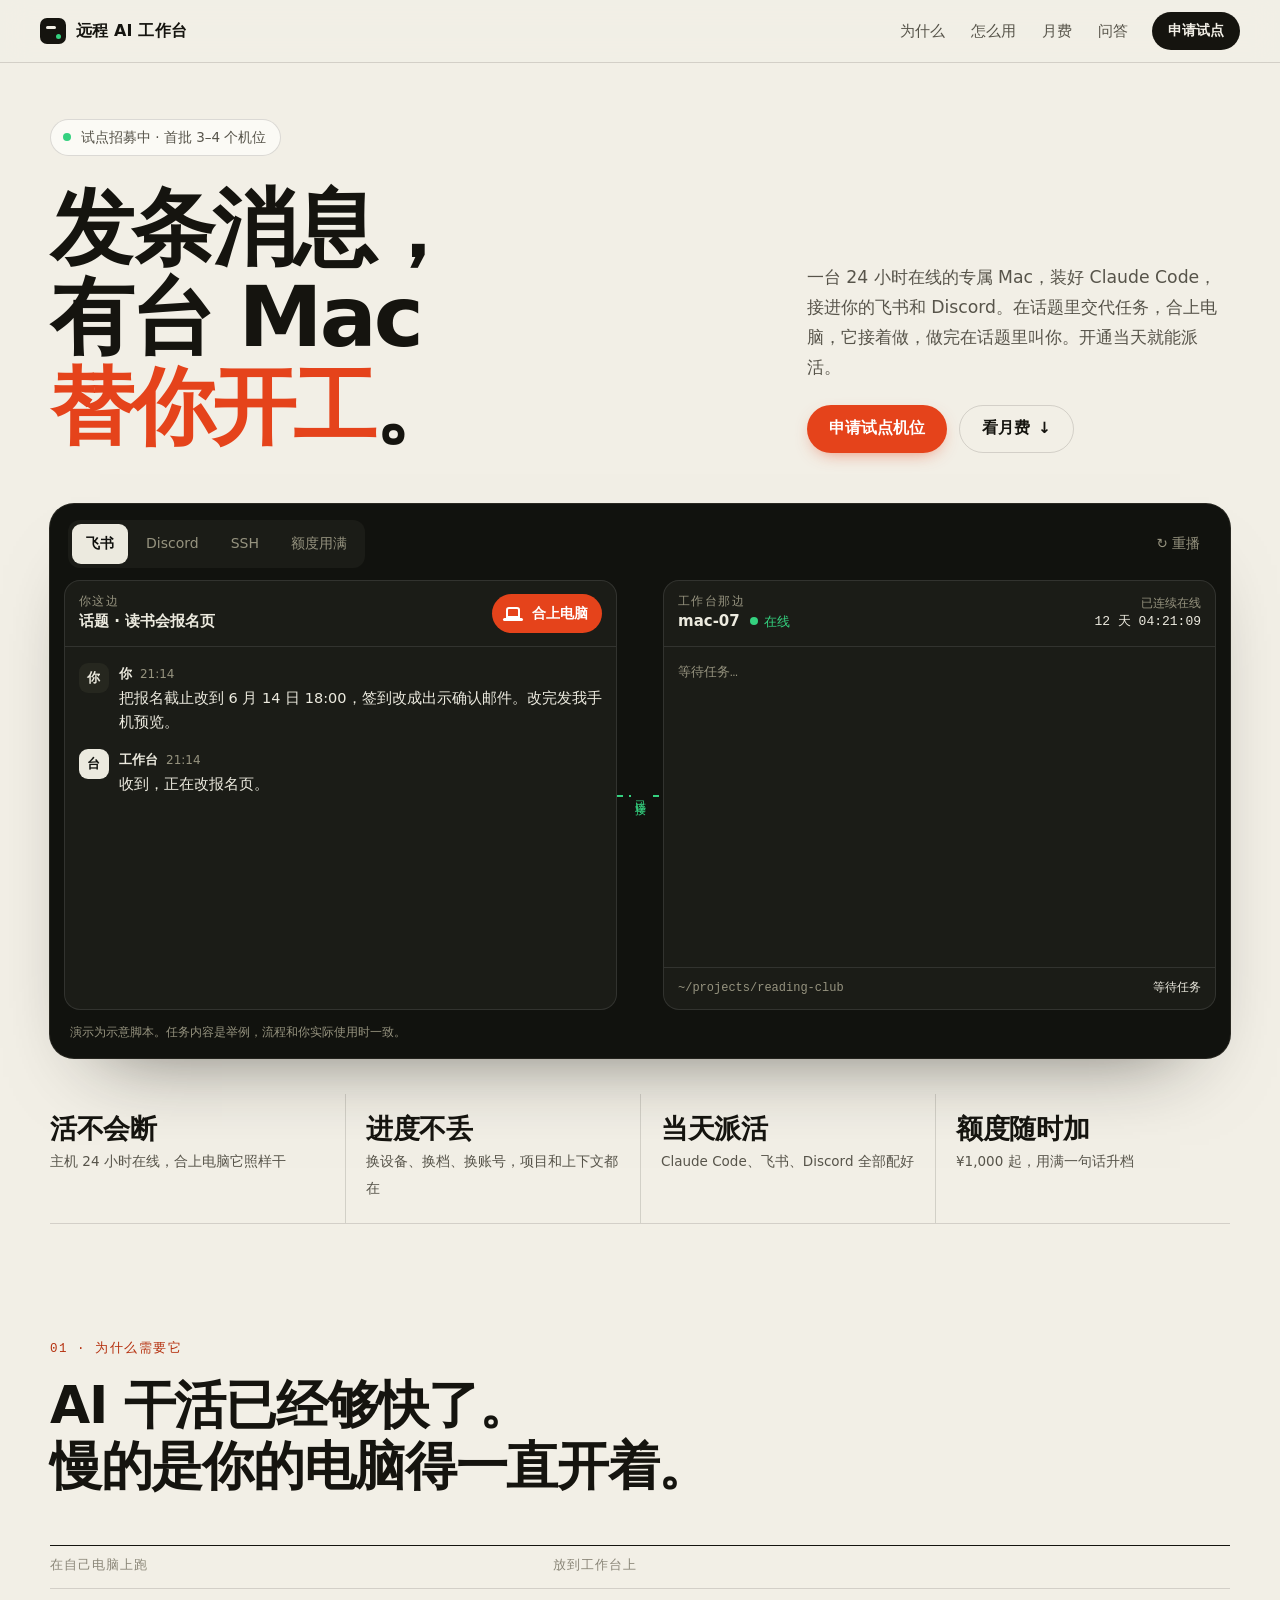
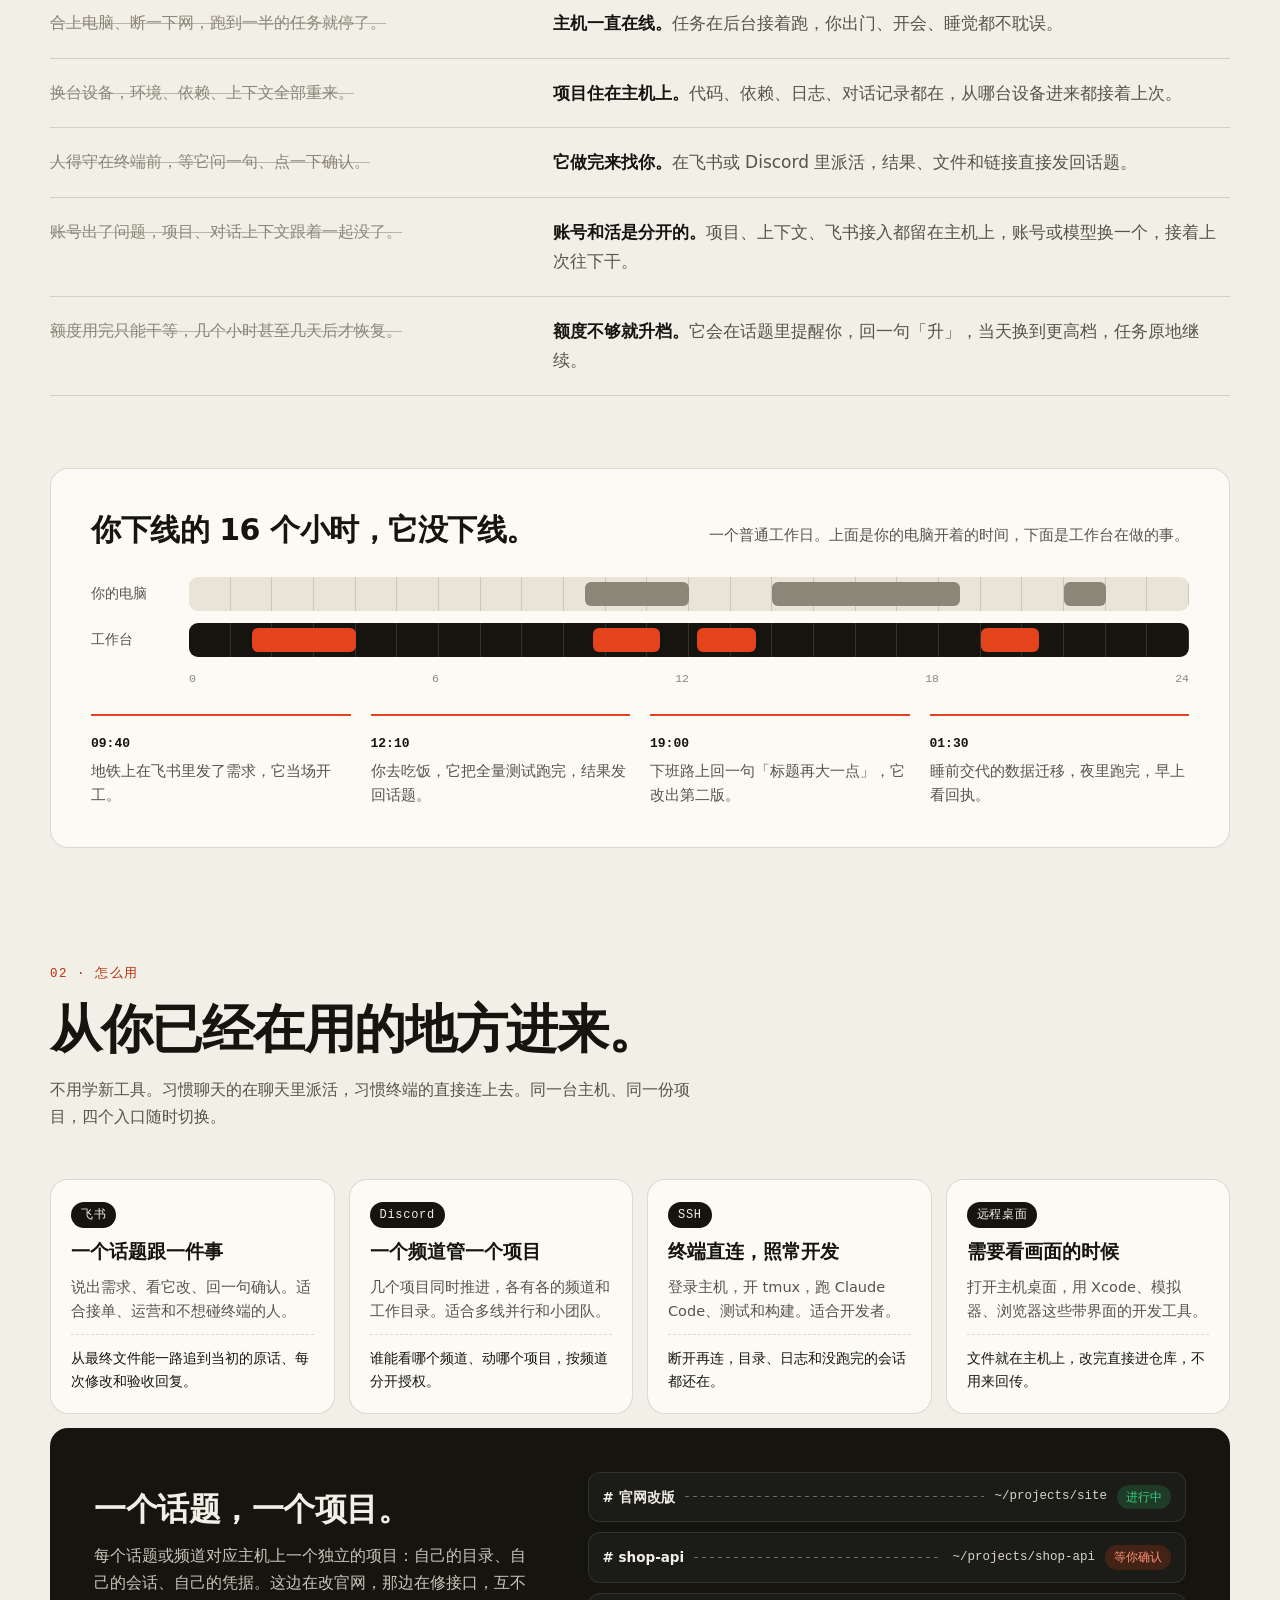
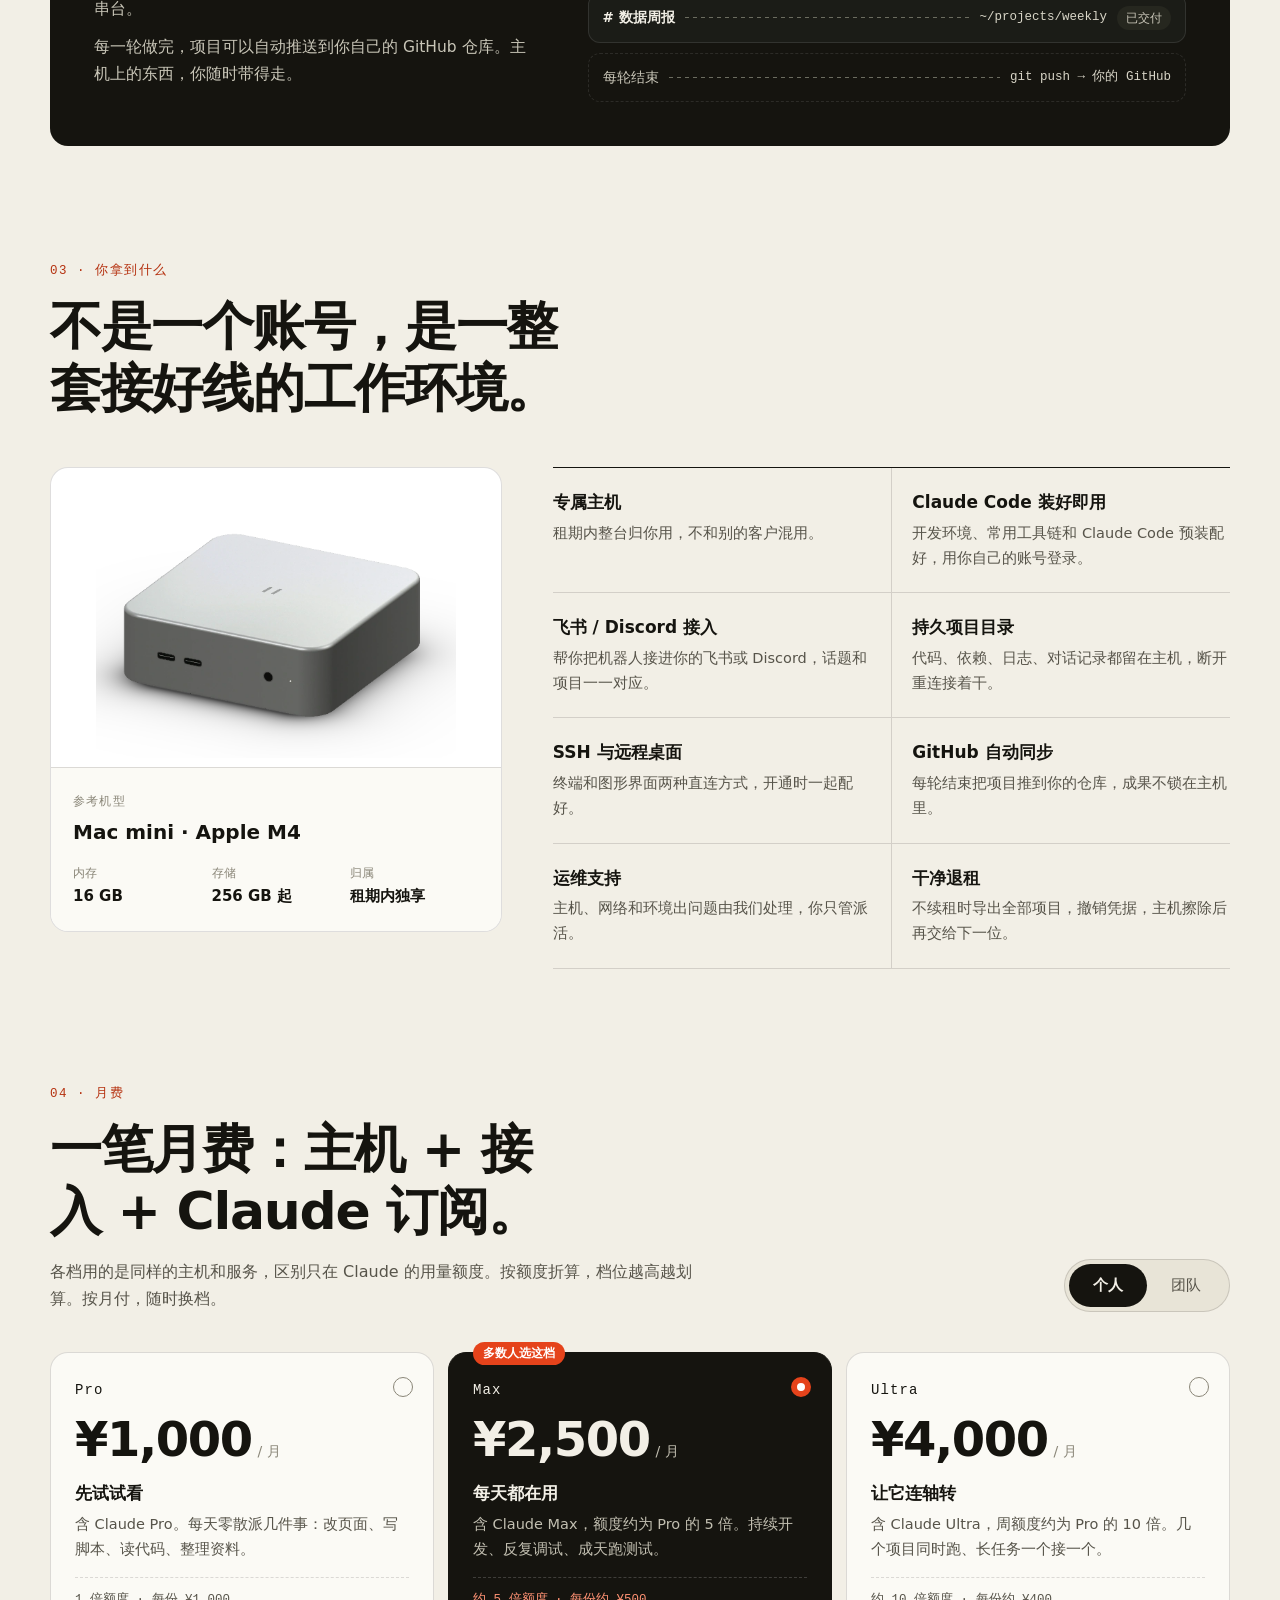
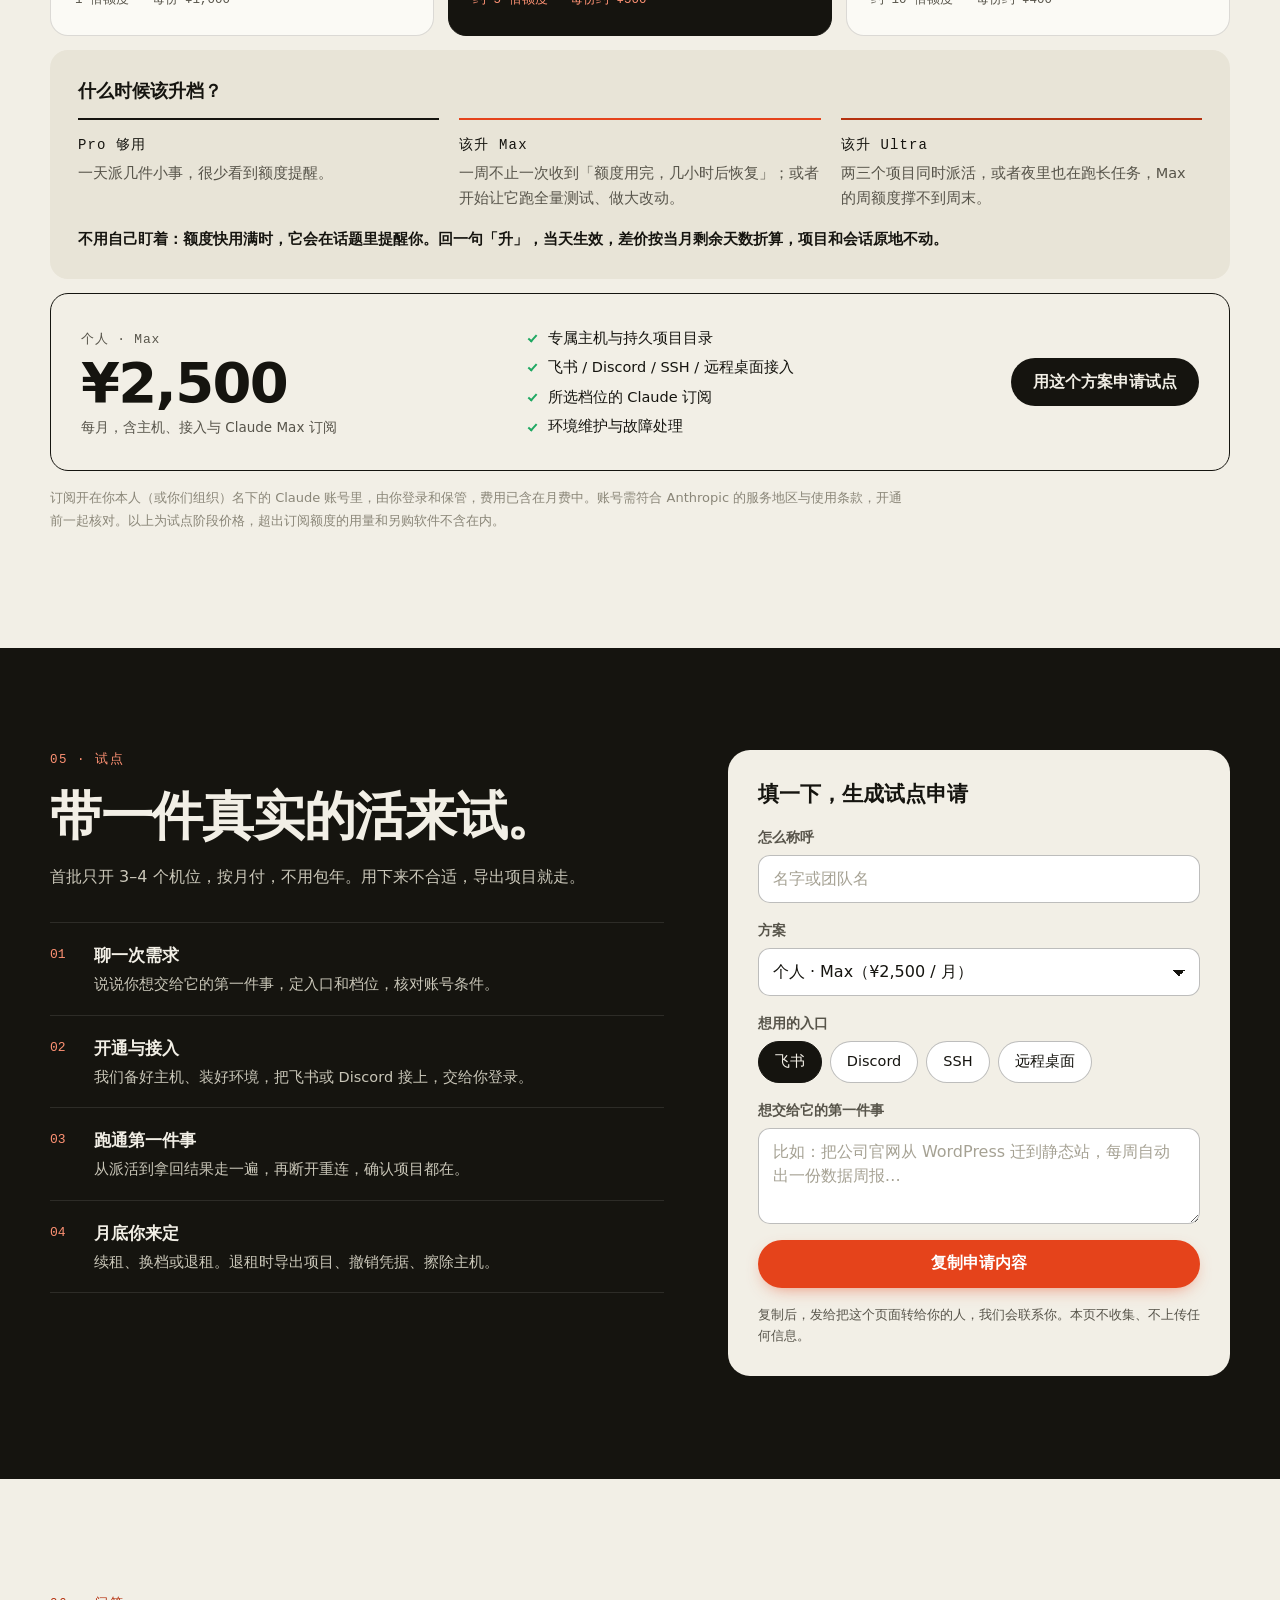
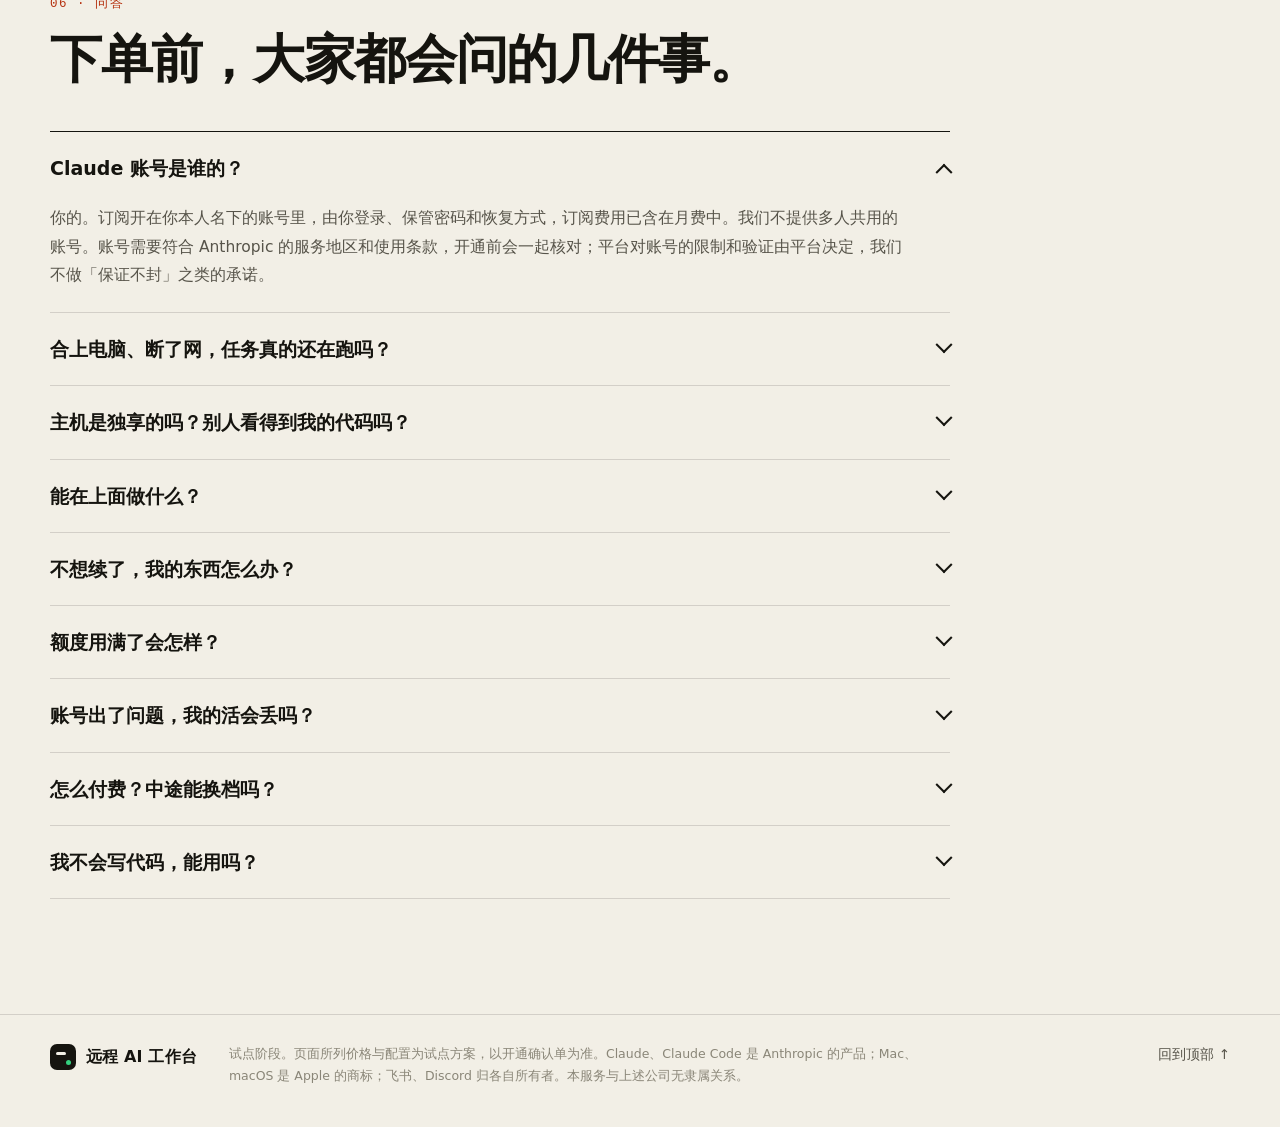
==== commit 7d773db8: "强化钩子：额度用满升档演示、进度不丢、按额度折算单价、升档指引 Co-Authored-By: Claude Opus 5.5 <noreply@anthropic.com>" ====
--- a/index.html
+++ b/index.html
@@ -10,8 +10,8 @@
 <meta property="og:type" content="website">
 <title>远程 AI 工作台 · 发条消息，有台 Mac 替你开工</title>
 <link rel="icon" href="data:image/svg+xml,%3Csvg xmlns='http://www.w3.org/2000/svg' viewBox='0 0 32 32'%3E%3Crect width='32' height='32' rx='8' fill='%2315140F'/%3E%3Ccircle cx='22' cy='21' r='3' fill='%2334D17F'/%3E%3Crect x='7' y='9' width='12' height='3' rx='1.5' fill='%23F2EFE6'/%3E%3C/svg%3E">
-<link rel="stylesheet" href="style.css?v=1">
-<script defer src="app.js?v=1"></script>
+<link rel="stylesheet" href="style.css?v=2">
+<script defer src="app.js?v=2"></script>
 </head>
 <body>
 <a class="skip" href="#demo">跳到演示</a>
@@ -35,7 +35,7 @@
   <div class="hero-head">
     <h1>发条消息，<br>有台 Mac <em>替你开工</em>。</h1>
     <div class="hero-side">
-      <p class="lead">一台 24 小时在线的专属 Mac，装好 Claude Code，接进你的飞书和 Discord。在话题里交代任务，合上电脑，它接着做，做完在话题里叫你。</p>
+      <p class="lead">一台 24 小时在线的专属 Mac，装好 Claude Code，接进你的飞书和 Discord。在话题里交代任务，合上电脑，它接着做，做完在话题里叫你。开通当天就能派活。</p>
       <div class="hero-cta">
         <a class="btn btn-accent" href="#pilot">申请试点机位</a>
         <a class="btn btn-ghost" href="#pricing">看月费 <span aria-hidden="true">↓</span></a>
@@ -46,9 +46,10 @@
   <div class="stage" id="demo" aria-label="工作台演示">
     <div class="stage-bar">
       <div class="tabs" role="tablist" aria-label="选择入口">
-        <button role="tab" type="button" data-scene="feishu" aria-selected="true">飞书话题</button>
-        <button role="tab" type="button" data-scene="discord" aria-selected="false">Discord 频道</button>
-        <button role="tab" type="button" data-scene="ssh" aria-selected="false">SSH 终端</button>
+        <button role="tab" type="button" data-scene="feishu" aria-selected="true">飞书</button>
+        <button role="tab" type="button" data-scene="discord" aria-selected="false">Discord</button>
+        <button role="tab" type="button" data-scene="ssh" aria-selected="false">SSH</button>
+        <button role="tab" type="button" data-scene="upgrade" aria-selected="false">额度用满</button>
       </div>
       <button class="replay" type="button" id="replay"><span aria-hidden="true">↻</span> 重播</button>
     </div>
@@ -86,10 +87,10 @@
   </div>
 
   <ul class="plate" aria-label="基本信息">
-    <li><b>24 小时</b><span>主机一直在线，任务在后台跑</span></li>
-    <li><b>一人一台</b><span>Mac mini M4 · 16 GB · 256 GB 起</span></li>
-    <li><b>四个入口</b><span>飞书 · Discord · SSH · 远程桌面</span></li>
-    <li><b>按月付</b><span>¥1,000 起，含 Claude 订阅</span></li>
+    <li><b>活不会断</b><span>主机 24 小时在线，合上电脑它照样干</span></li>
+    <li><b>进度不丢</b><span>换设备、换档、换账号，项目和上下文都在</span></li>
+    <li><b>当天派活</b><span>Claude Code、飞书、Discord 全部配好</span></li>
+    <li><b>额度随时加</b><span>¥1,000 起，用满一句话升档</span></li>
   </ul>
 </section>
 
@@ -104,6 +105,8 @@
     <div class="swap-row"><p>合上电脑、断一下网，跑到一半的任务就停了。</p><p><b>主机一直在线。</b>任务在后台接着跑，你出门、开会、睡觉都不耽误。</p></div>
     <div class="swap-row"><p>换台设备，环境、依赖、上下文全部重来。</p><p><b>项目住在主机上。</b>代码、依赖、日志、对话记录都在，从哪台设备进来都接着上次。</p></div>
     <div class="swap-row"><p>人得守在终端前，等它问一句、点一下确认。</p><p><b>它做完来找你。</b>在飞书或 Discord 里派活，结果、文件和链接直接发回话题。</p></div>
+    <div class="swap-row"><p>账号出了问题，项目、对话上下文跟着一起没了。</p><p><b>账号和活是分开的。</b>项目、上下文、飞书接入都留在主机上，账号或模型换一个，接着上次往下干。</p></div>
+    <div class="swap-row"><p>额度用完只能干等，几个小时甚至几天后才恢复。</p><p><b>额度不够就升档。</b>它会在话题里提醒你，回一句「升」，当天换到更高档，任务原地继续。</p></div>
   </div>
 
   <div class="day" aria-label="一天 24 小时里，你的电脑和工作台各自在线的时间">
@@ -223,7 +226,7 @@
     <div>
       <p class="kicker">04 · 月费</p>
       <h2>一笔月费：主机 + 接入 + Claude 订阅。</h2>
-      <p class="sec-lead">各档用的是同样的主机和服务，区别只在 Claude 的用量额度。按月付，随时可以换档。</p>
+      <p class="sec-lead">各档用的是同样的主机和服务，区别只在 Claude 的用量额度。按额度折算，档位越高越划算。按月付，随时换档。</p>
     </div>
     <div class="seg-switch" role="tablist" aria-label="方案类型">
       <button role="tab" type="button" data-plan="personal" aria-selected="true">个人</button>
@@ -238,6 +241,7 @@
       <span class="plan-price"><b>¥1,000</b><small>/ 月</small></span>
       <span class="plan-fit">先试试看</span>
       <span class="plan-desc">含 Claude Pro。每天零散派几件事：改页面、写脚本、读代码、整理资料。</span>
+      <span class="plan-unit">1 倍额度 · 每份 ¥1,000</span>
     </label>
     <label class="plan">
       <input type="radio" name="tier" value="max" checked>
@@ -246,6 +250,7 @@
       <span class="plan-price"><b>¥2,500</b><small>/ 月</small></span>
       <span class="plan-fit">每天都在用</span>
       <span class="plan-desc">含 Claude Max，额度约为 Pro 的 5 倍。持续开发、反复调试、成天跑测试。</span>
+      <span class="plan-unit">约 5 倍额度 · 每份约 ¥500</span>
     </label>
     <label class="plan">
       <input type="radio" name="tier" value="ultra">
@@ -253,7 +258,18 @@
       <span class="plan-price"><b>¥4,000</b><small>/ 月</small></span>
       <span class="plan-fit">让它连轴转</span>
       <span class="plan-desc">含 Claude Ultra，周额度约为 Pro 的 10 倍。几个项目同时跑、长任务一个接一个。</span>
+      <span class="plan-unit">约 10 倍额度 · 每份约 ¥400</span>
     </label>
+  </div>
+
+  <div class="when" id="when-personal">
+    <h3>什么时候该升档？</h3>
+    <ol class="when-list">
+      <li><span class="plan-name">Pro 够用</span><p>一天派几件小事，很少看到额度提醒。</p></li>
+      <li><span class="plan-name">该升 Max</span><p>一周不止一次收到「额度用完，几小时后恢复」；或者开始让它跑全量测试、做大改动。</p></li>
+      <li><span class="plan-name">该升 Ultra</span><p>两三个项目同时派活，或者夜里也在跑长任务，Max 的周额度撑不到周末。</p></li>
+    </ol>
+    <p class="when-note">不用自己盯着：额度快用满时，它会在话题里提醒你。回一句「升」，当天生效，差价按当月剩余天数折算，项目和会话原地不动。</p>
   </div>
 
   <div class="plans plans-team" id="plans-team" hidden>
@@ -340,7 +356,9 @@
     <details><summary>主机是独享的吗？别人看得到我的代码吗？</summary><p>个人方案一人一台，租期内不与其他客户共用。团队方案的主机只归你们组织，成员各有自己的登录和目录。我们做运维时只处理主机和环境问题，不翻项目内容。</p></details>
     <details><summary>能在上面做什么？</summary><p>主机是 Mac，按 Apple 的系统许可用于软件开发、构建、测试和相关自动化：写代码、做网站和小程序、跑脚本和数据处理、iOS / macOS 构建等。如果你主要是做通用办公或图形软件类的工作，告诉我们，可以另配 Windows 或 Ubuntu 主机。</p></details>
     <details><summary>不想续了，我的东西怎么办？</summary><p>项目可以全程自动同步到你自己的 GitHub，所以成果一直在你手里。退租时我们协助导出主机上的全部项目，撤销机器人和各类凭据，把主机擦除干净后才会再分配。</p></details>
-    <details><summary>怎么付费？中途能换档吗？</summary><p>按月付，目前不做包年。个人方案可以在 Pro、Max、Ultra 之间换档，主机、项目和入口都不变。主机故障时的补时与退款规则会写进开通确认单，首次付款前逐条和你确认。</p></details>
+    <details><summary>额度用满了会怎样？</summary><p>Claude 的额度按 5 小时和每周计算，用满后要等它恢复。快用满时，它会在话题里提醒你，告诉你手上的活还差多少。你可以等额度恢复，也可以回一句「升」，当天换到更高一档，正在做的任务原地接着跑，项目和上下文都不动。差价按当月剩余天数折算。</p></details>
+    <details><summary>账号出了问题，我的活会丢吗？</summary><p>不会。项目、代码、对话上下文和飞书 / Discord 接入都在主机上，并且可以每轮同步到你自己的 GitHub，跟账号是分开的。账号需要处理时，处理好之后，或者换一个账号、换一个模型接上，就能从上次停下的地方继续。</p></details>
+    <details><summary>怎么付费？中途能换档吗？</summary><p>按月付，目前不做包年。个人方案可以在 Pro、Max、Ultra 之间随时换档，主机、项目和入口都不变。主机故障时的补时与退款规则会写进开通确认单，首次付款前逐条和你确认。</p></details>
     <details><summary>我不会写代码，能用吗？</summary><p>能。飞书入口就是为此准备的：像给同事发消息一样说清楚要什么，它做完把结果发回来，你看了再提修改。终端和远程桌面是给想自己动手的人留的。</p></details>
   </div>
 </section>
--- a/style.css
+++ b/style.css
@@ -432,3 +432,19 @@
   html { scroll-behavior: auto; }
   *, *::before, *::after { animation: none !important; transition: none !important; }
 }
+
+/* ── 升档钩子 ── */
+.plan-unit { margin-top: 12px; padding-top: 12px; border-top: 1px dashed var(--line); font-family: var(--mono); font-size: 12.5px; color: var(--ink-2); }
+.plan:has(input:checked) .plan-unit { border-top-color: rgba(255, 255, 255, .18); color: #FF9274; }
+.when { margin-top: 14px; padding: clamp(20px, 2.8vw, 28px); border-radius: var(--r); background: var(--paper-2); }
+.when h3 { font-size: 18px; }
+.when-list { display: grid; grid-template-columns: repeat(3, 1fr); gap: 20px; margin-top: 14px; }
+.when-list li { border-top: 2px solid var(--ink); padding-top: 10px; }
+.when-list li:nth-child(2) { border-top-color: var(--accent); }
+.when-list li:nth-child(3) { border-top-color: var(--accent-ink); }
+.when-list p { font-size: 14.5px; color: var(--ink-2); margin-top: 4px; }
+.when-note { margin-top: 16px; font-size: 14.5px; font-weight: 600; }
+.lline.warn .mark { border: 0; animation: none; background: #F2A33A; border-radius: 50%; position: relative; }
+.lline.warn .mark::after { content: "!"; position: absolute; inset: 0; display: grid; place-items: center; font: 700 9px/1 var(--sans); color: var(--stage); }
+.lline.warn span:last-child { color: #F2C07A; }
+@media (max-width: 820px) { .when-list { grid-template-columns: 1fr; gap: 14px; } }
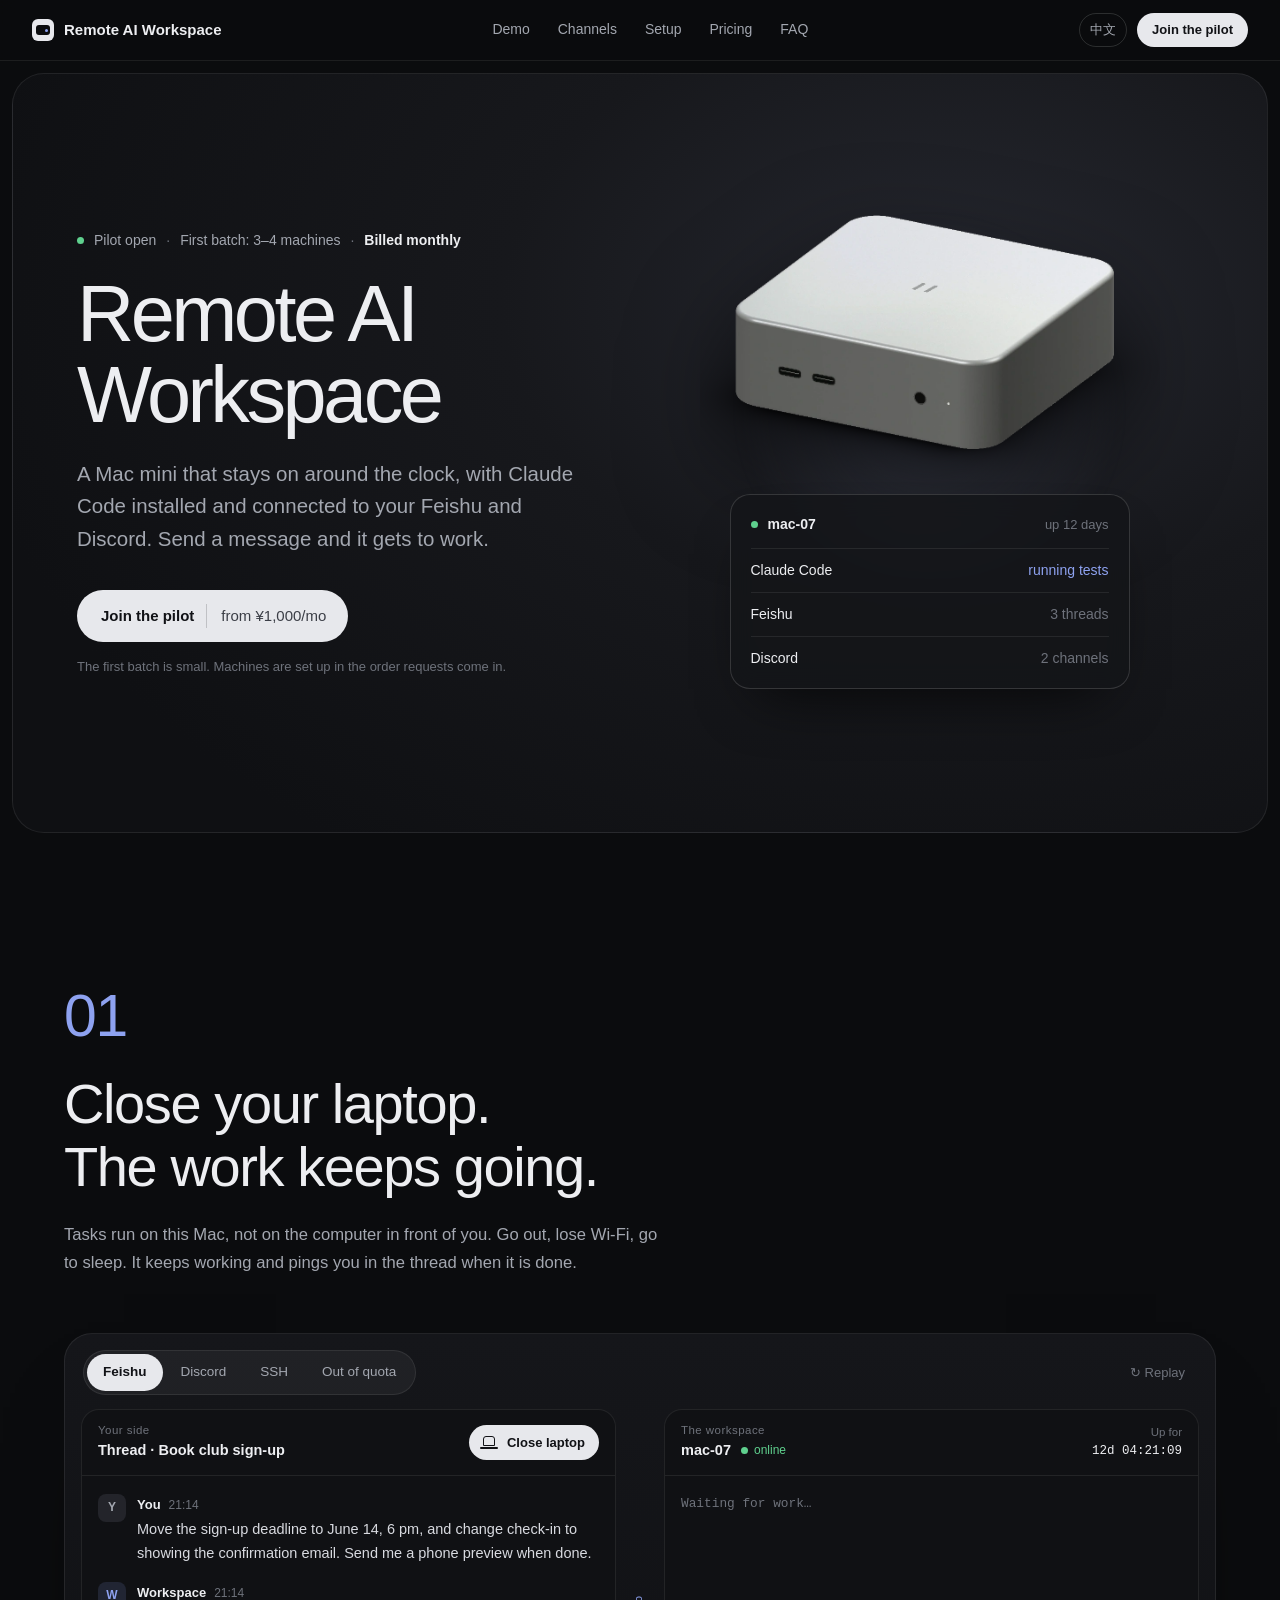
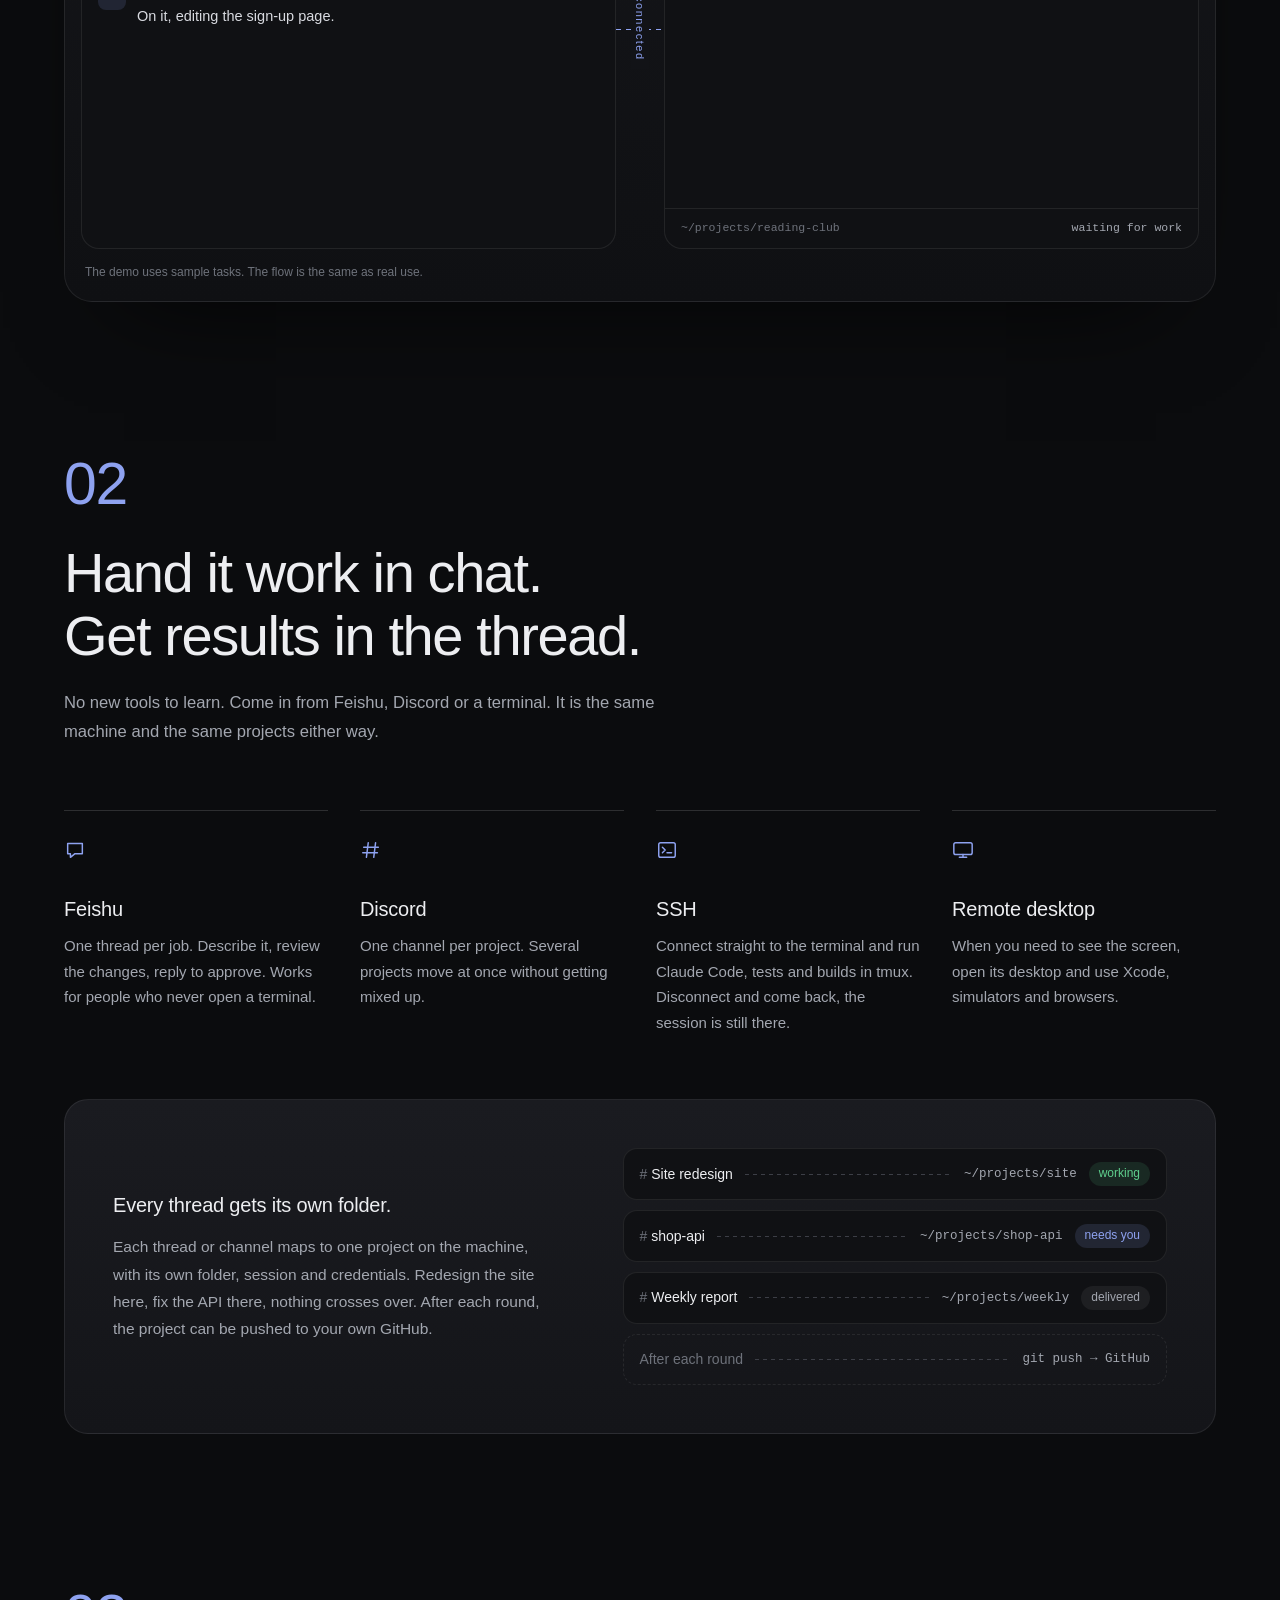
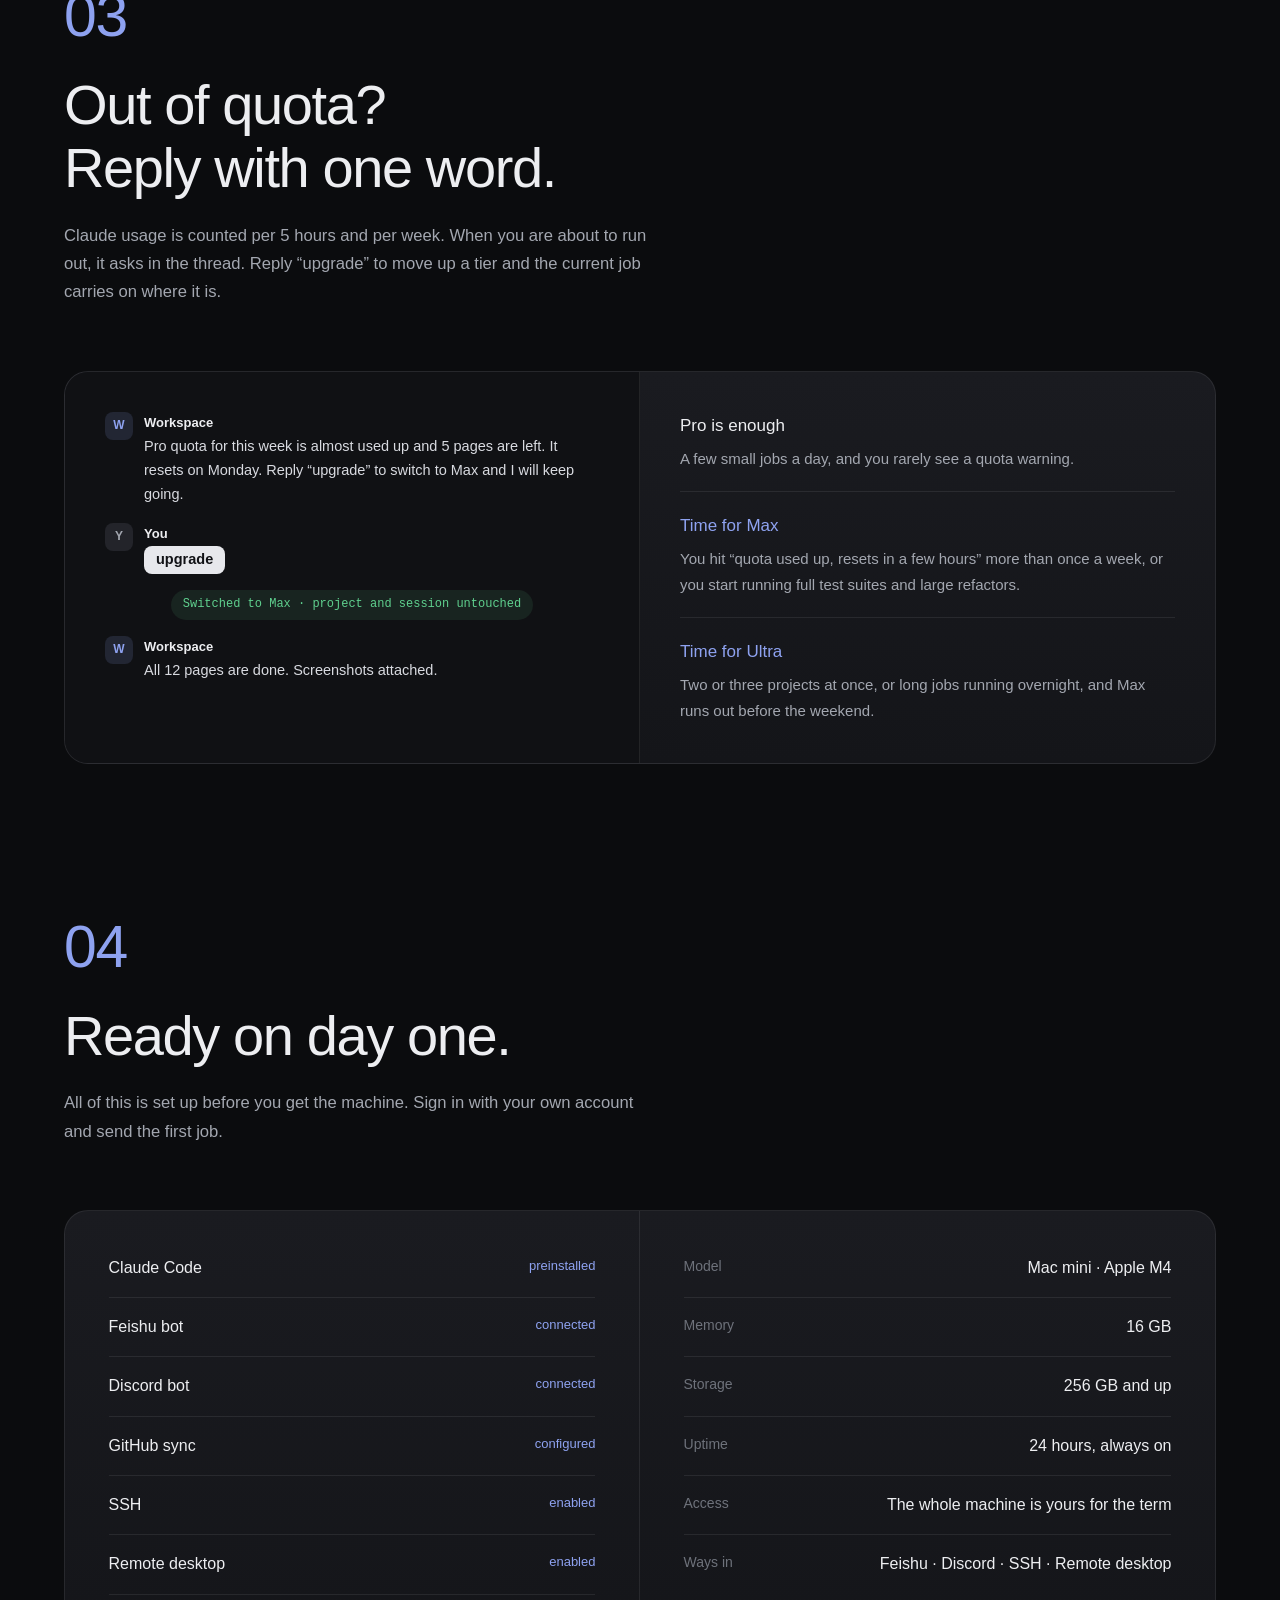
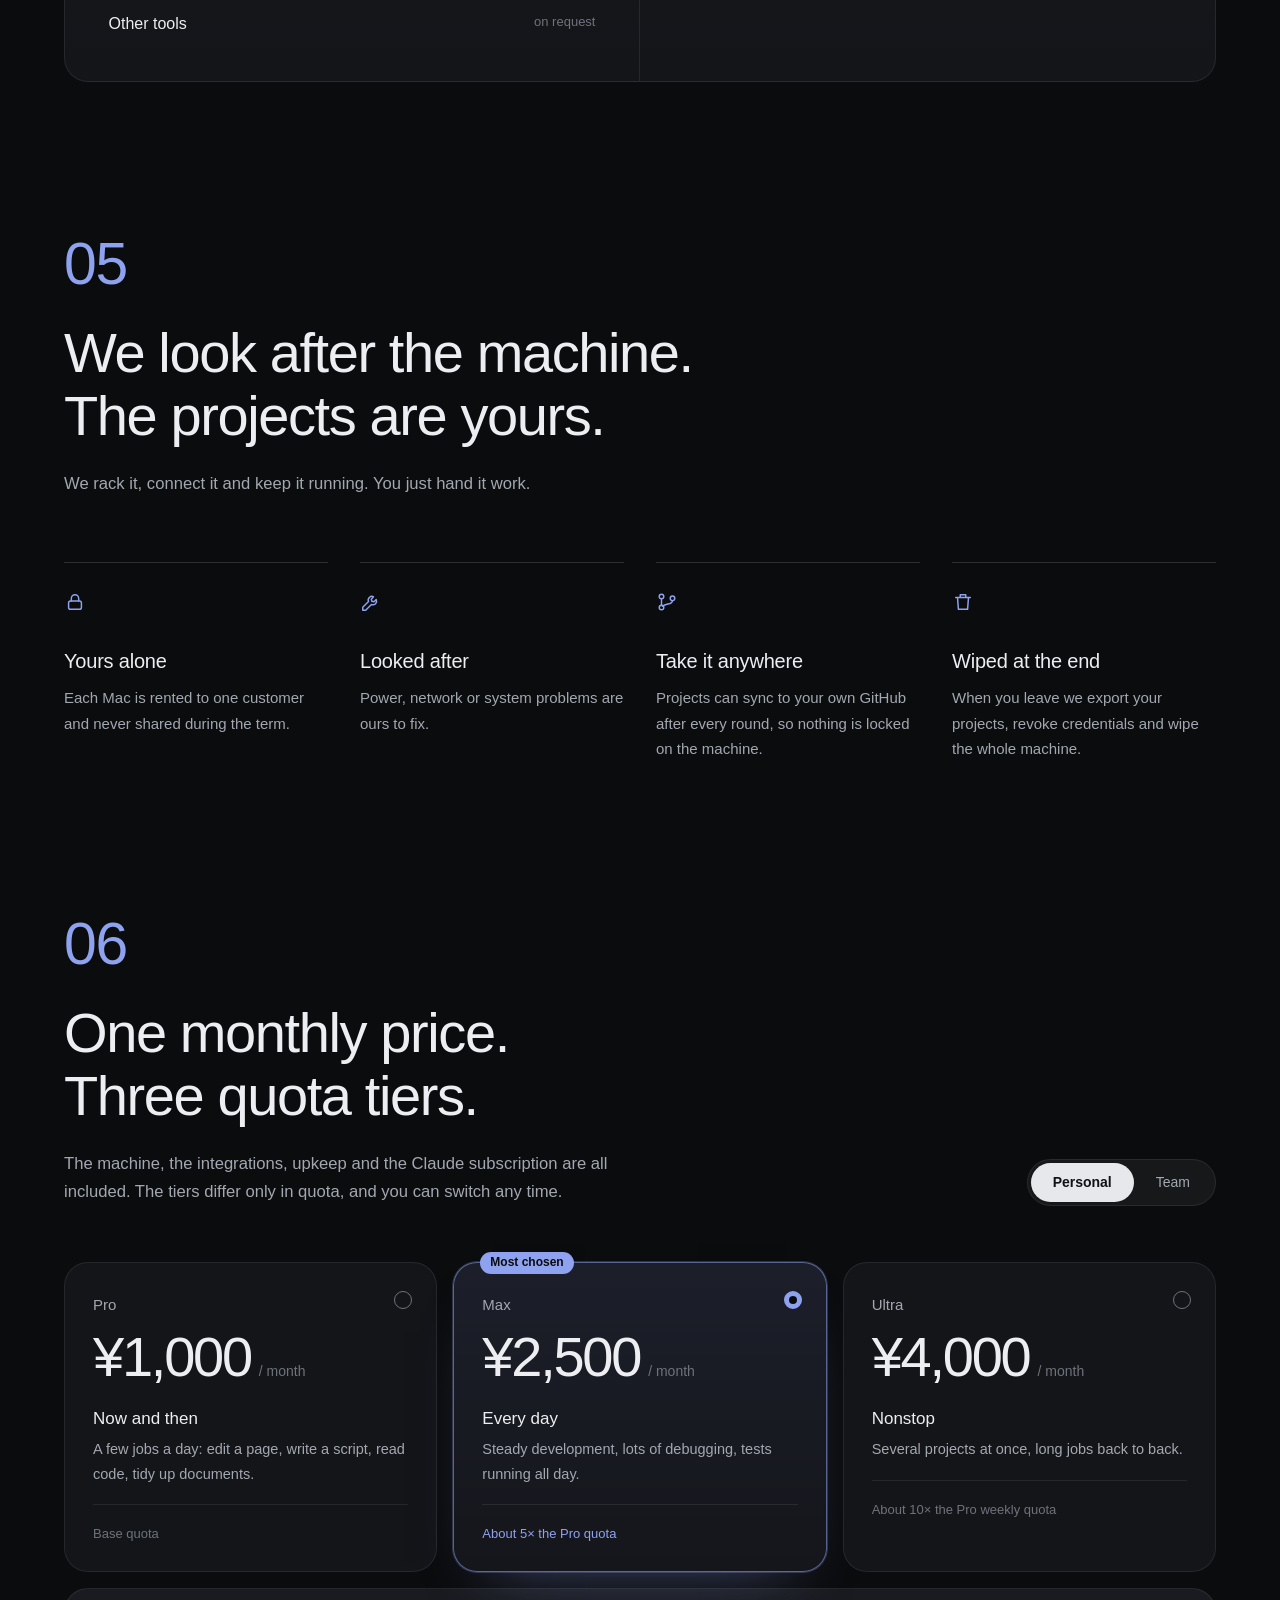
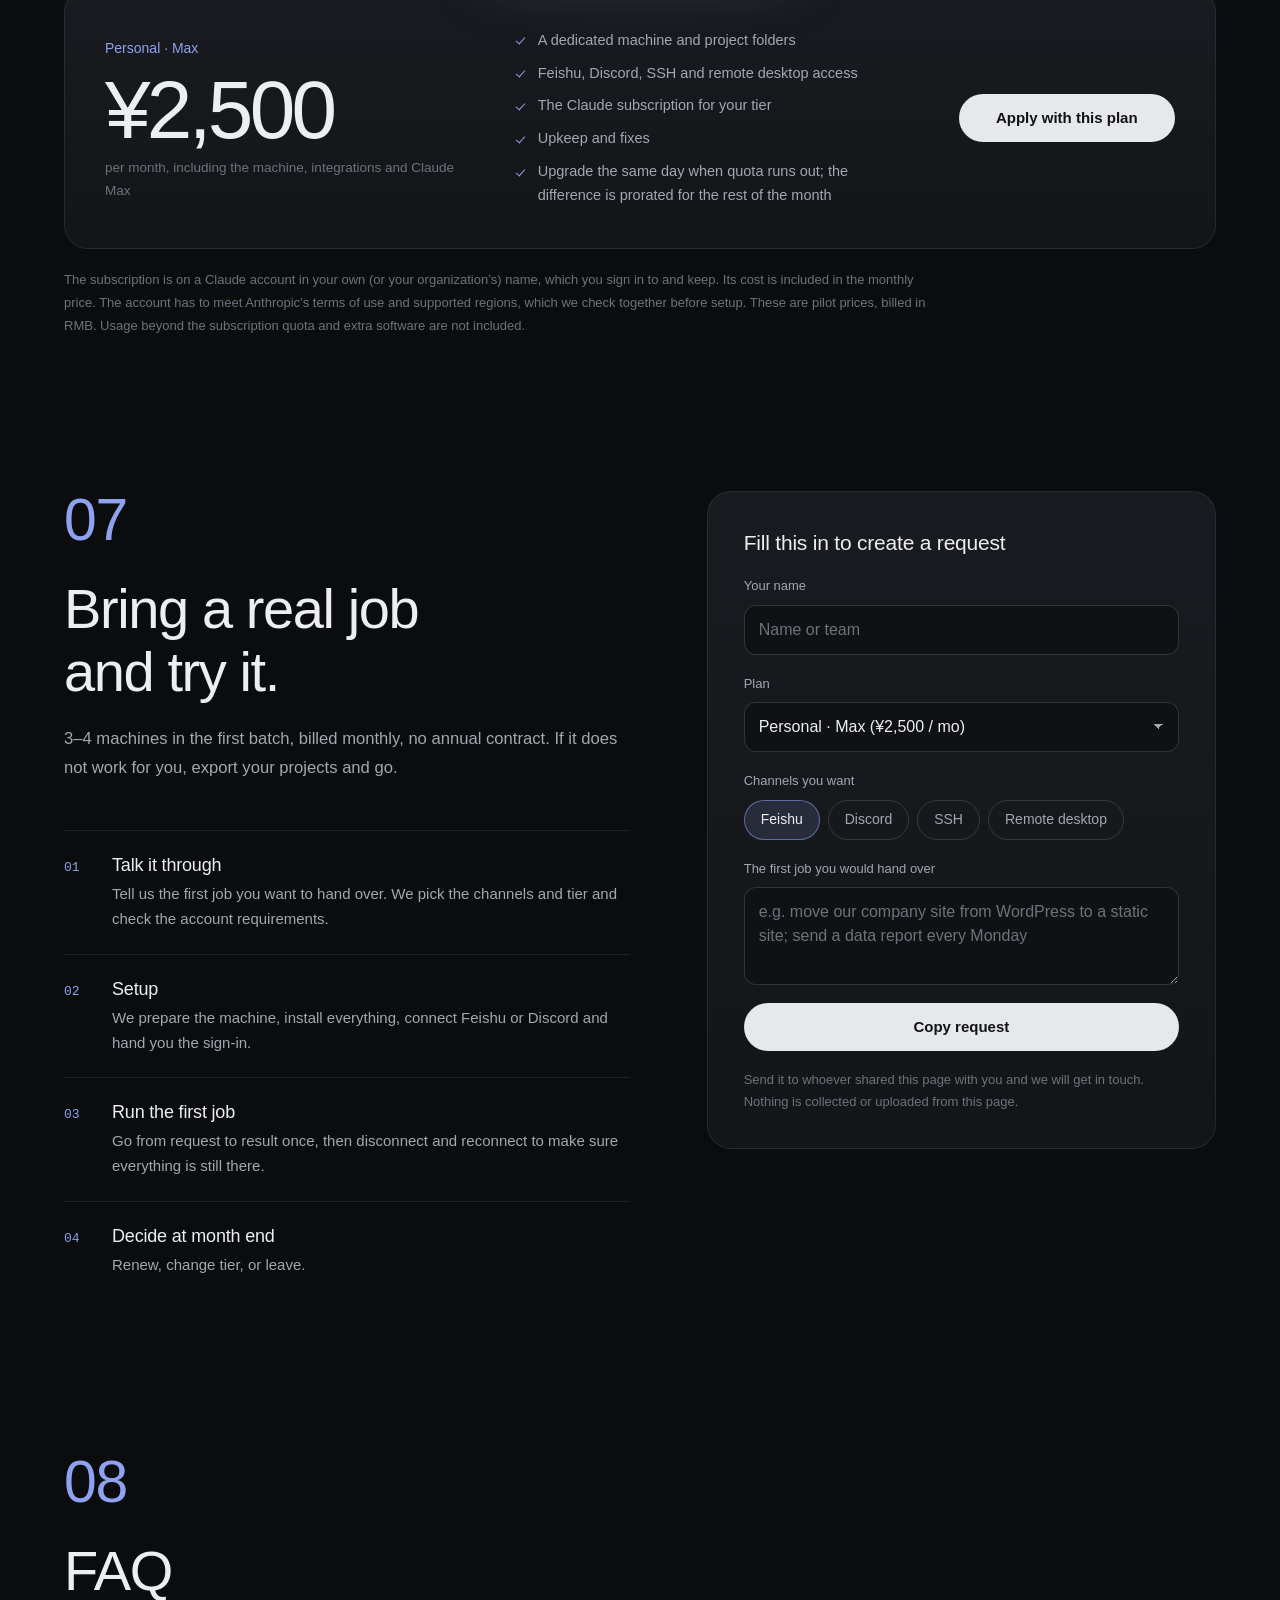
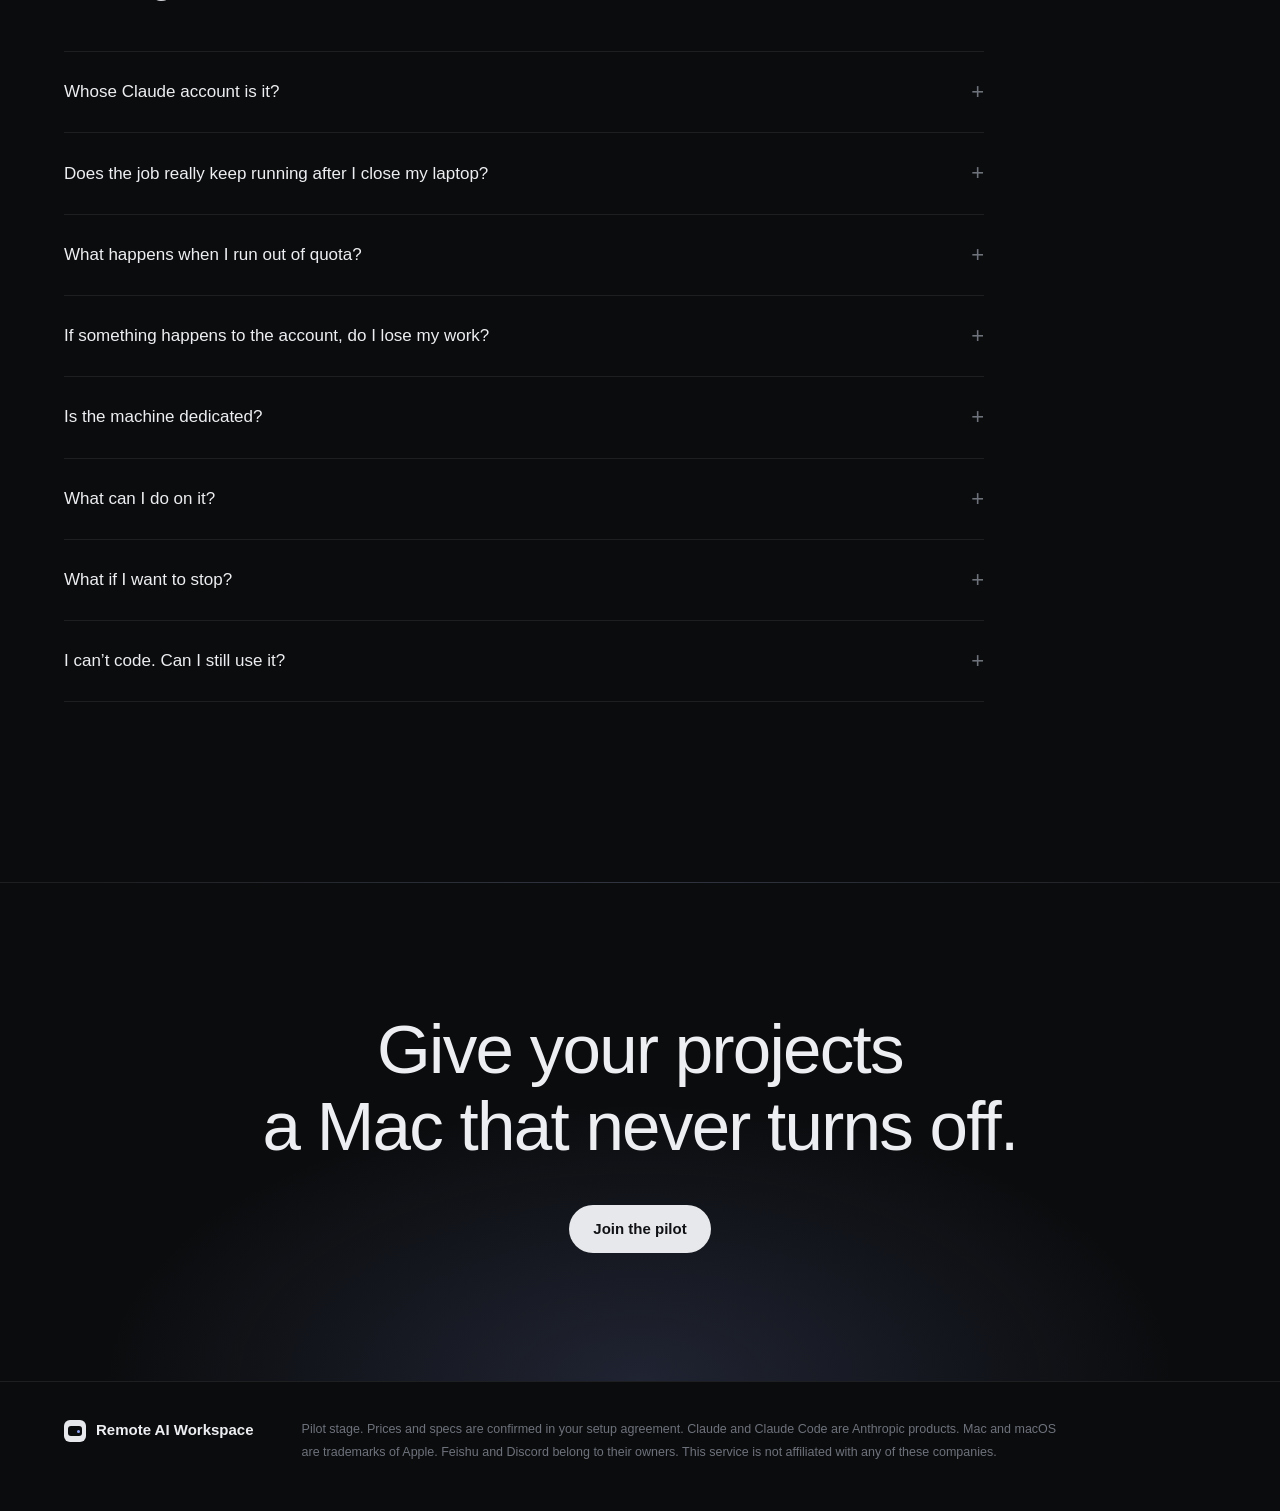
==== commit edab1617: "改成深色编号分节风格，文案重写，加中英双语自动切换 Co-Authored-By: Claude Opus 5.5 <noreply@anthropic.com>" ====
--- a/index.html
+++ b/index.html
@@ -3,375 +3,393 @@
 <head>
 <meta charset="utf-8">
 <meta name="viewport" content="width=device-width, initial-scale=1">
-<meta name="theme-color" content="#F2EFE6">
-<meta name="description" content="一台 24 小时在线的专属 Mac，装好 Claude Code，接进你的飞书和 Discord。在话题里交代任务，合上电脑它接着做，做完在话题里叫你。按月付，试点招募中。">
-<meta property="og:title" content="远程 AI 工作台 · 发条消息，有台 Mac 替你开工">
-<meta property="og:description" content="24 小时在线的专属 Mac + Claude Code，从飞书、Discord 或 SSH 派活。合上电脑，它接着做。">
+<meta name="theme-color" content="#0B0C0E">
+<meta name="description" content="一台 24 小时开着的 Mac mini，装好 Claude Code，接进你的飞书和 Discord。发条消息，它就开工。按月付，试点招募中。">
+<meta property="og:title" content="远程 AI 工作台">
+<meta property="og:description" content="一台 24 小时开着的 Mac mini，装好 Claude Code，接进你的飞书和 Discord。发条消息，它就开工。">
 <meta property="og:type" content="website">
-<title>远程 AI 工作台 · 发条消息，有台 Mac 替你开工</title>
-<link rel="icon" href="data:image/svg+xml,%3Csvg xmlns='http://www.w3.org/2000/svg' viewBox='0 0 32 32'%3E%3Crect width='32' height='32' rx='8' fill='%2315140F'/%3E%3Ccircle cx='22' cy='21' r='3' fill='%2334D17F'/%3E%3Crect x='7' y='9' width='12' height='3' rx='1.5' fill='%23F2EFE6'/%3E%3C/svg%3E">
-<link rel="stylesheet" href="style.css?v=2">
-<script defer src="app.js?v=2"></script>
+<title>远程 AI 工作台</title>
+<link rel="icon" href="data:image/svg+xml,%3Csvg xmlns='http://www.w3.org/2000/svg' viewBox='0 0 32 32'%3E%3Crect width='32' height='32' rx='8' fill='%23EDEEF1'/%3E%3Crect x='8' y='11' width='16' height='10' rx='3' fill='%230B0C0E'/%3E%3Ccircle cx='21' cy='16' r='1.6' fill='%238EA2F0'/%3E%3C/svg%3E">
+<script>
+  (function () {
+    var q = /[?&]lang=(zh|en)/.exec(location.search), saved = null;
+    try { saved = localStorage.getItem('lang'); } catch (e) {}
+    var nav = (navigator.languages && navigator.languages[0]) || navigator.language || 'zh';
+    var lang = q ? q[1] : saved || (/^zh/i.test(nav) ? 'zh' : 'en');
+    window.__lang = lang;
+    if (lang === 'en') {
+      document.documentElement.lang = 'en';
+      document.documentElement.classList.add('i18n-pending');
+      setTimeout(function () { document.documentElement.classList.remove('i18n-pending'); }, 2000);
+    }
+  })();
+</script>
+<link rel="stylesheet" href="style.css?v=3">
+<script defer src="i18n.js?v=3"></script>
+<script defer src="app.js?v=3"></script>
 </head>
 <body>
-<a class="skip" href="#demo">跳到演示</a>
+<a class="skip" href="#demo" data-i18n="skip">跳到演示</a>
 
 <header class="top">
-  <a class="brand" href="#top" aria-label="远程 AI 工作台"><span class="brand-mark" aria-hidden="true"><i></i></span>远程 AI 工作台</a>
-  <nav class="top-nav" aria-label="页面导航">
-    <a href="#why">为什么</a>
-    <a href="#entry">怎么用</a>
-    <a href="#pricing">月费</a>
-    <a href="#faq">问答</a>
-  </nav>
-  <a class="btn btn-ink btn-sm" href="#pilot">申请试点</a>
+  <div class="top-in">
+    <a class="brand" href="#top"><span class="brand-mark" aria-hidden="true"><i></i></span><span data-i18n="brand">远程 AI 工作台</span></a>
+    <nav class="top-nav" data-i18n-attr="aria-label:navLabel" aria-label="页面导航">
+      <a href="#demo" data-i18n="nav1">演示</a>
+      <a href="#entry" data-i18n="nav2">入口</a>
+      <a href="#kit" data-i18n="nav3">配置</a>
+      <a href="#pricing" data-i18n="nav4">月费</a>
+      <a href="#faq" data-i18n="nav5">问答</a>
+    </nav>
+    <div class="top-act">
+      <button class="lang" type="button" id="lang-btn" data-i18n="langBtn" data-i18n-attr="aria-label:langLabel" aria-label="Switch to English">EN</button>
+      <a class="pill pill-light pill-sm" href="#pilot" data-i18n="ctaTop">申请试点</a>
+    </div>
+  </div>
 </header>
 
 <main id="top">
 
-<!-- ───────── 首屏 ───────── -->
 <section class="hero">
-  <p class="status-pill"><span class="dot" aria-hidden="true"></span>试点招募中 · 首批 3–4 个机位</p>
-  <div class="hero-head">
-    <h1>发条消息，<br>有台 Mac <em>替你开工</em>。</h1>
-    <div class="hero-side">
-      <p class="lead">一台 24 小时在线的专属 Mac，装好 Claude Code，接进你的飞书和 Discord。在话题里交代任务，合上电脑，它接着做，做完在话题里叫你。开通当天就能派活。</p>
-      <div class="hero-cta">
-        <a class="btn btn-accent" href="#pilot">申请试点机位</a>
-        <a class="btn btn-ghost" href="#pricing">看月费 <span aria-hidden="true">↓</span></a>
-      </div>
-    </div>
-  </div>
-
-  <div class="stage" id="demo" aria-label="工作台演示">
-    <div class="stage-bar">
-      <div class="tabs" role="tablist" aria-label="选择入口">
-        <button role="tab" type="button" data-scene="feishu" aria-selected="true">飞书</button>
-        <button role="tab" type="button" data-scene="discord" aria-selected="false">Discord</button>
-        <button role="tab" type="button" data-scene="ssh" aria-selected="false">SSH</button>
-        <button role="tab" type="button" data-scene="upgrade" aria-selected="false">额度用满</button>
-      </div>
-      <button class="replay" type="button" id="replay"><span aria-hidden="true">↻</span> 重播</button>
-    </div>
-
-    <div class="stage-body">
-      <!-- 你这边 -->
-      <div class="pane pane-you" id="pane-you">
-        <div class="pane-head">
-          <div class="pane-title"><small>你这边</small><b id="you-title">话题 · 读书会报名页</b></div>
-          <button class="lid" type="button" id="lid" aria-pressed="false">
-            <span class="lid-icon" aria-hidden="true"><i></i></span><span id="lid-label">合上电脑</span>
-          </button>
+  <div class="hero-in">
+    <div class="hero-copy">
+      <p class="meta"><span class="dot" aria-hidden="true"></span><span data-i18n="heroMeta1">试点招募中</span><i>·</i><span data-i18n="heroMeta2">首批 3–4 台</span><i>·</i><b data-i18n="heroMeta3">按月付</b></p>
+      <h1 data-i18n="heroTitle">远程 AI 工作台</h1>
+      <p class="hero-sub" data-i18n="heroSub">一台 24 小时开着的 Mac mini，装好了 Claude Code，接进你的飞书和 Discord。你发条消息，它就开工。</p>
+      <a class="pill pill-light pill-split" href="#pilot"><span data-i18n="heroCta">申请试点</span><span class="pill-price" data-i18n="heroPrice">¥1,000/月起</span></a>
+      <p class="hero-note" data-i18n="heroNote">首批名额有限，按申请先后开通。</p>
+    </div>
+    <div class="hero-visual">
+      <div class="glow" aria-hidden="true"></div>
+      <img class="device" src="device.webp" width="1040" height="735" data-i18n-attr="alt:deviceAlt" alt="Mac mini 主机">
+      <div class="status-card" aria-hidden="true">
+        <div class="sc-head"><span class="dot"></span><b>mac-07</b><span class="sc-up" data-i18n="scUp">已连续开机 12 天</span></div>
+        <ul>
+          <li><span>Claude Code</span><em data-i18n="scRow1">正在跑测试</em></li>
+          <li><span data-i18n="feishu">飞书</span><em data-i18n="scRow2">3 个话题</em></li>
+          <li><span>Discord</span><em data-i18n="scRow3">2 个频道</em></li>
+        </ul>
+      </div>
+    </div>
+  </div>
+</section>
+
+<!-- 01 演示 -->
+<section class="sec" id="demo">
+  <div class="sec-in">
+    <p class="num">01</p>
+    <h2 data-i18n="s1Title">合上电脑，<br>活接着干。</h2>
+    <p class="sec-sub" data-i18n="s1Sub">任务跑在这台 Mac 上，不在你手边的电脑上。你出门、断网、睡觉，它都在继续，做完在话题里叫你。</p>
+
+    <div class="stage" data-i18n-attr="aria-label:stageLabel" aria-label="工作台演示">
+      <div class="stage-bar">
+        <div class="tabs" role="tablist" data-i18n-attr="aria-label:tabsLabel" aria-label="选择场景">
+          <button role="tab" type="button" data-scene="feishu" aria-selected="true" data-i18n="feishu">飞书</button>
+          <button role="tab" type="button" data-scene="discord" aria-selected="false">Discord</button>
+          <button role="tab" type="button" data-scene="ssh" aria-selected="false">SSH</button>
+          <button role="tab" type="button" data-scene="upgrade" aria-selected="false" data-i18n="tabUpgrade">额度用满</button>
         </div>
-        <div class="feed" id="feed" aria-live="polite"></div>
-        <div class="closed" id="closed" aria-hidden="true">
-          <div class="closed-laptop" aria-hidden="true"><i></i></div>
-          <p class="closed-text" id="closed-text">电脑已合上</p>
-          <div class="notify" id="notify" role="status"></div>
+        <button class="replay" type="button" id="replay"><span aria-hidden="true">↻</span> <span data-i18n="replay">重播</span></button>
+      </div>
+      <div class="stage-body">
+        <div class="pane pane-you" id="pane-you">
+          <div class="pane-head">
+            <div class="pane-title"><small data-i18n="yourSide">你这边</small><b id="you-title"></b></div>
+            <button class="lid" type="button" id="lid" aria-pressed="false"><span class="lid-icon" aria-hidden="true"><i></i></span><span id="lid-label"></span></button>
+          </div>
+          <div class="feed" id="feed" aria-live="polite"></div>
+          <div class="closed" id="closed" aria-hidden="true">
+            <div class="closed-laptop" aria-hidden="true"><i></i></div>
+            <p class="closed-text" id="closed-text"></p>
+            <div class="notify" id="notify" role="status"></div>
+          </div>
         </div>
-      </div>
-
-      <div class="wire" id="wire" aria-hidden="true"><span id="wire-text">已连接</span></div>
-
-      <!-- 工作台那边 -->
-      <div class="pane pane-box">
-        <div class="pane-head">
-          <div class="pane-title"><small>工作台那边</small><b>mac-07 <span class="online"><span class="dot"></span>在线</span></b></div>
-          <div class="uptime" title="连续在线时间">已连续在线 <b id="uptime">12 天 04:21:07</b></div>
+        <div class="wire" id="wire" aria-hidden="true"><span id="wire-text"></span></div>
+        <div class="pane pane-box">
+          <div class="pane-head">
+            <div class="pane-title"><small data-i18n="boxSide">工作台那边</small><b>mac-07 <span class="online"><span class="dot"></span><span data-i18n="online">在线</span></span></b></div>
+            <div class="uptime"><span data-i18n="uptime">已连续在线</span><b id="uptime"></b></div>
+          </div>
+          <div class="log" id="log" aria-live="polite"></div>
+          <div class="pane-foot"><span id="cwd"></span><span id="box-state"></span></div>
         </div>
-        <div class="log" id="log" aria-live="polite"></div>
-        <div class="pane-foot"><span id="cwd">~/projects/reading-club</span><span id="box-state">等待任务</span></div>
-      </div>
-    </div>
-    <p class="stage-note">演示为示意脚本。任务内容是举例，流程和你实际使用时一致。</p>
-  </div>
-
-  <ul class="plate" aria-label="基本信息">
-    <li><b>活不会断</b><span>主机 24 小时在线，合上电脑它照样干</span></li>
-    <li><b>进度不丢</b><span>换设备、换档、换账号，项目和上下文都在</span></li>
-    <li><b>当天派活</b><span>Claude Code、飞书、Discord 全部配好</span></li>
-    <li><b>额度随时加</b><span>¥1,000 起，用满一句话升档</span></li>
-  </ul>
-</section>
-
-<!-- ───────── 为什么 ───────── -->
-<section class="sec" id="why">
-  <div class="sec-head">
-    <p class="kicker">01 · 为什么需要它</p>
-    <h2>AI 干活已经够快了。<br>慢的是你的电脑得一直开着。</h2>
-  </div>
-  <div class="swap">
-    <div class="swap-row swap-top"><span>在自己电脑上跑</span><span>放到工作台上</span></div>
-    <div class="swap-row"><p>合上电脑、断一下网，跑到一半的任务就停了。</p><p><b>主机一直在线。</b>任务在后台接着跑，你出门、开会、睡觉都不耽误。</p></div>
-    <div class="swap-row"><p>换台设备，环境、依赖、上下文全部重来。</p><p><b>项目住在主机上。</b>代码、依赖、日志、对话记录都在，从哪台设备进来都接着上次。</p></div>
-    <div class="swap-row"><p>人得守在终端前，等它问一句、点一下确认。</p><p><b>它做完来找你。</b>在飞书或 Discord 里派活，结果、文件和链接直接发回话题。</p></div>
-    <div class="swap-row"><p>账号出了问题，项目、对话上下文跟着一起没了。</p><p><b>账号和活是分开的。</b>项目、上下文、飞书接入都留在主机上，账号或模型换一个，接着上次往下干。</p></div>
-    <div class="swap-row"><p>额度用完只能干等，几个小时甚至几天后才恢复。</p><p><b>额度不够就升档。</b>它会在话题里提醒你，回一句「升」，当天换到更高档，任务原地继续。</p></div>
-  </div>
-
-  <div class="day" aria-label="一天 24 小时里，你的电脑和工作台各自在线的时间">
-    <div class="day-head">
-      <h3>你下线的 16 个小时，它没下线。</h3>
-      <p>一个普通工作日。上面是你的电脑开着的时间，下面是工作台在做的事。</p>
-    </div>
-    <div class="day-chart">
-      <div class="track">
-        <span class="track-name">你的电脑</span>
-        <div class="track-bar">
-          <i class="seg seg-you" style="--a:9.5;--b:12"></i>
-          <i class="seg seg-you" style="--a:14;--b:18.5"></i>
-          <i class="seg seg-you" style="--a:21;--b:22"></i>
-        </div>
-      </div>
-      <div class="track">
-        <span class="track-name">工作台</span>
-        <div class="track-bar track-on">
-          <i class="seg seg-task" style="--a:9.7;--b:11.3"></i>
-          <i class="seg seg-task" style="--a:12.2;--b:13.6"></i>
-          <i class="seg seg-task" style="--a:19;--b:20.4"></i>
-          <i class="seg seg-task" style="--a:1.5;--b:4"></i>
-        </div>
-      </div>
-      <div class="hours" aria-hidden="true"><span>0</span><span>6</span><span>12</span><span>18</span><span>24</span></div>
-    </div>
-    <ol class="day-notes">
-      <li><time>09:40</time><p>地铁上在飞书里发了需求，它当场开工。</p></li>
-      <li><time>12:10</time><p>你去吃饭，它把全量测试跑完，结果发回话题。</p></li>
-      <li><time>19:00</time><p>下班路上回一句「标题再大一点」，它改出第二版。</p></li>
-      <li><time>01:30</time><p>睡前交代的数据迁移，夜里跑完，早上看回执。</p></li>
-    </ol>
-  </div>
-</section>
-
-<!-- ───────── 怎么用 ───────── -->
+      </div>
+      <p class="stage-note" data-i18n="stageNote">演示用的是示例任务，流程和实际使用一致。</p>
+    </div>
+  </div>
+</section>
+
+<!-- 02 入口 -->
 <section class="sec" id="entry">
-  <div class="sec-head">
-    <p class="kicker">02 · 怎么用</p>
-    <h2>从你已经在用的地方进来。</h2>
-    <p class="sec-lead">不用学新工具。习惯聊天的在聊天里派活，习惯终端的直接连上去。同一台主机、同一份项目，四个入口随时切换。</p>
-  </div>
-  <div class="entries">
-    <article class="entry">
-      <span class="entry-tag">飞书</span>
-      <h3>一个话题跟一件事</h3>
-      <p>说出需求、看它改、回一句确认。适合接单、运营和不想碰终端的人。</p>
-      <p class="entry-proof">从最终文件能一路追到当初的原话、每次修改和验收回复。</p>
-    </article>
-    <article class="entry">
-      <span class="entry-tag">Discord</span>
-      <h3>一个频道管一个项目</h3>
-      <p>几个项目同时推进，各有各的频道和工作目录。适合多线并行和小团队。</p>
-      <p class="entry-proof">谁能看哪个频道、动哪个项目，按频道分开授权。</p>
-    </article>
-    <article class="entry">
-      <span class="entry-tag">SSH</span>
-      <h3>终端直连，照常开发</h3>
-      <p>登录主机，开 tmux，跑 Claude Code、测试和构建。适合开发者。</p>
-      <p class="entry-proof">断开再连，目录、日志和没跑完的会话都还在。</p>
-    </article>
-    <article class="entry">
-      <span class="entry-tag">远程桌面</span>
-      <h3>需要看画面的时候</h3>
-      <p>打开主机桌面，用 Xcode、模拟器、浏览器这些带界面的开发工具。</p>
-      <p class="entry-proof">文件就在主机上，改完直接进仓库，不用来回传。</p>
-    </article>
-  </div>
-
-  <div class="map">
-    <div class="map-copy">
-      <h3>一个话题，一个项目。</h3>
-      <p>每个话题或频道对应主机上一个独立的项目：自己的目录、自己的会话、自己的凭据。这边在改官网，那边在修接口，互不串台。</p>
-      <p>每一轮做完，项目可以自动推送到你自己的 GitHub 仓库。主机上的东西，你随时带得走。</p>
-    </div>
-    <div class="map-fig" aria-label="话题与项目目录的对应示意">
-      <div class="map-row"><span class="chip"># 官网改版</span><i></i><code>~/projects/site</code><em class="busy">进行中</em></div>
-      <div class="map-row"><span class="chip"># shop-api</span><i></i><code>~/projects/shop-api</code><em class="wait">等你确认</em></div>
-      <div class="map-row"><span class="chip"># 数据周报</span><i></i><code>~/projects/weekly</code><em>已交付</em></div>
-      <div class="map-git"><span>每轮结束</span><i></i><code>git push → 你的 GitHub</code></div>
-    </div>
-  </div>
-</section>
-
-<!-- ───────── 交付清单 ───────── -->
-<section class="sec sec-kit" id="kit">
-  <div class="sec-head">
-    <p class="kicker">03 · 你拿到什么</p>
-    <h2>不是一个账号，是一整套接好线的工作环境。</h2>
-  </div>
-  <div class="kit">
-    <figure class="kit-device">
-      <img src="device.webp" width="1040" height="735" alt="Mac mini 主机参考机型">
-      <figcaption>
-        <span>参考机型</span>
-        <b>Mac mini · Apple M4</b>
-        <dl><div><dt>内存</dt><dd>16 GB</dd></div><div><dt>存储</dt><dd>256 GB 起</dd></div><div><dt>归属</dt><dd>租期内独享</dd></div></dl>
-      </figcaption>
-    </figure>
-    <ul class="kit-list">
-      <li><b>专属主机</b><p>租期内整台归你用，不和别的客户混用。</p></li>
-      <li><b>Claude Code 装好即用</b><p>开发环境、常用工具链和 Claude Code 预装配好，用你自己的账号登录。</p></li>
-      <li><b>飞书 / Discord 接入</b><p>帮你把机器人接进你的飞书或 Discord，话题和项目一一对应。</p></li>
-      <li><b>持久项目目录</b><p>代码、依赖、日志、对话记录都留在主机，断开重连接着干。</p></li>
-      <li><b>SSH 与远程桌面</b><p>终端和图形界面两种直连方式，开通时一起配好。</p></li>
-      <li><b>GitHub 自动同步</b><p>每轮结束把项目推到你的仓库，成果不锁在主机里。</p></li>
-      <li><b>运维支持</b><p>主机、网络和环境出问题由我们处理，你只管派活。</p></li>
-      <li><b>干净退租</b><p>不续租时导出全部项目，撤销凭据，主机擦除后再交给下一位。</p></li>
-    </ul>
-  </div>
-</section>
-
-<!-- ───────── 月费 ───────── -->
+  <div class="sec-in">
+    <p class="num">02</p>
+    <h2 data-i18n="s2Title">在聊天里派活，<br>在话题里收货。</h2>
+    <p class="sec-sub" data-i18n="s2Sub">不用学新工具。从飞书、Discord 进来，或者直接连终端，用的都是同一台机器、同一份项目。</p>
+
+    <div class="cols cols-4">
+      <div class="col">
+        <svg class="ic" viewBox="0 0 24 24" aria-hidden="true"><path d="M20 5H4v11h3v4l5-4h8z"/></svg>
+        <h3 data-i18n="feishu">飞书</h3>
+        <p data-i18n="e1">一个话题跟一件事。说需求、看改动、回一句确认，不碰终端的人也能用。</p>
+      </div>
+      <div class="col">
+        <svg class="ic" viewBox="0 0 24 24" aria-hidden="true"><path d="M9 4 7 20M17 4l-2 16M4 9h16M3 15h16"/></svg>
+        <h3>Discord</h3>
+        <p data-i18n="e2">一个频道对应一个项目，几条线同时推进，互不串台。</p>
+      </div>
+      <div class="col">
+        <svg class="ic" viewBox="0 0 24 24" aria-hidden="true"><rect x="3" y="4" width="18" height="16" rx="2"/><path d="m7 9 3 3-3 3m5 0h5"/></svg>
+        <h3>SSH</h3>
+        <p data-i18n="e3">终端直连，开 tmux 跑 Claude Code、测试和构建。断开再连，会话还在。</p>
+      </div>
+      <div class="col">
+        <svg class="ic" viewBox="0 0 24 24" aria-hidden="true"><rect x="2" y="4" width="20" height="13" rx="2"/><path d="M12 17v3m-4 0h8"/></svg>
+        <h3 data-i18n="e4t">远程桌面</h3>
+        <p data-i18n="e4">要看画面时打开它的桌面，用 Xcode、模拟器和浏览器。</p>
+      </div>
+    </div>
+
+    <div class="panel map">
+      <div class="map-copy">
+        <h3 data-i18n="mapTitle">每个话题，一个独立目录。</h3>
+        <p data-i18n="mapText">话题或频道和机器上的项目一一对应，各有自己的目录、会话和凭据。这边改官网，那边修接口，不会串。每轮做完，项目可以自动推到你自己的 GitHub。</p>
+      </div>
+      <div class="map-fig">
+        <div class="map-row"><span class="chip" data-i18n="map1">官网改版</span><i></i><code>~/projects/site</code><em class="busy" data-i18n="mapBusy">进行中</em></div>
+        <div class="map-row"><span class="chip">shop-api</span><i></i><code>~/projects/shop-api</code><em class="wait" data-i18n="mapWait">等你确认</em></div>
+        <div class="map-row"><span class="chip" data-i18n="map3">数据周报</span><i></i><code>~/projects/weekly</code><em data-i18n="mapDone">已交付</em></div>
+        <div class="map-row map-git"><span data-i18n="mapGit">每轮结束</span><i></i><code>git push → GitHub</code></div>
+      </div>
+    </div>
+  </div>
+</section>
+
+<!-- 03 升档 -->
+<section class="sec" id="quota">
+  <div class="sec-in">
+    <p class="num">03</p>
+    <h2 data-i18n="s3Title">额度不够，<br>回一个字就行。</h2>
+    <p class="sec-sub" data-i18n="s3Sub">Claude 的用量按 5 小时和每周计算。快用完时它会在话题里问你，回「升」就换到更高一档，手上的活原地接着跑。</p>
+
+    <div class="panel quota">
+      <div class="chat-mock" aria-hidden="true">
+        <div class="cm-msg"><span class="cm-av" data-i18n="cmBotAv">台</span><div><b data-i18n="cmBot">工作台</b><p data-i18n="cmAsk">Pro 本周额度快用完了，还剩 5 页没改，等恢复要到周一。回「升」换到 Max，我接着改。</p></div></div>
+        <div class="cm-msg cm-me"><span class="cm-av" data-i18n="cmYouAv">你</span><div><b data-i18n="cmYou">你</b><p data-i18n="cmUp">升</p></div></div>
+        <div class="cm-sys" data-i18n="cmSys">已换到 Max · 项目和会话没动</div>
+        <div class="cm-msg"><span class="cm-av" data-i18n="cmBotAv">台</span><div><b data-i18n="cmBot">工作台</b><p data-i18n="cmDone">12 页都改完了，截图在这。</p></div></div>
+      </div>
+      <ol class="signals">
+        <li><span data-i18n="sig1t">Pro 够用</span><p data-i18n="sig1">一天派几件小事，很少看到额度提醒。</p></li>
+        <li><span data-i18n="sig2t">该升 Max</span><p data-i18n="sig2">一周不止一次碰到「额度用完，几小时后恢复」，或者开始让它跑全量测试、做大改动。</p></li>
+        <li><span data-i18n="sig3t">该升 Ultra</span><p data-i18n="sig3">两三个项目同时派活，或者夜里也在跑长任务，Max 的周额度撑不到周末。</p></li>
+      </ol>
+    </div>
+  </div>
+</section>
+
+<!-- 04 配置 -->
+<section class="sec" id="kit">
+  <div class="sec-in">
+    <p class="num">04</p>
+    <h2 data-i18n="s4Title">到手就能开工。</h2>
+    <p class="sec-sub" data-i18n="s4Sub">开通时这些都已经配好，你登录自己的账号，就能派第一件活。</p>
+
+    <div class="panel kit">
+      <ul class="ready">
+        <li><span>Claude Code</span><em data-i18n="rdPre">预装</em></li>
+        <li><span data-i18n="rdFeishu">飞书机器人</span><em data-i18n="rdOn">已接入</em></li>
+        <li><span data-i18n="rdDiscord">Discord 机器人</span><em data-i18n="rdOn">已接入</em></li>
+        <li><span data-i18n="rdGit">GitHub 同步</span><em data-i18n="rdSet">已配置</em></li>
+        <li><span>SSH</span><em data-i18n="rdOpen">已开通</em></li>
+        <li><span data-i18n="e4t">远程桌面</span><em data-i18n="rdOpen">已开通</em></li>
+        <li><span data-i18n="rdOther">其他工具</span><em class="dim" data-i18n="rdAsk">按需安装</em></li>
+      </ul>
+      <dl class="specs">
+        <div><dt data-i18n="spModel">机型</dt><dd>Mac mini · Apple M4</dd></div>
+        <div><dt data-i18n="spMem">内存</dt><dd>16 GB</dd></div>
+        <div><dt data-i18n="spDisk">存储</dt><dd data-i18n="spDiskV">256 GB 起</dd></div>
+        <div><dt data-i18n="spOn">在线</dt><dd data-i18n="spOnV">24 小时，不关机</dd></div>
+        <div><dt data-i18n="spOwn">归属</dt><dd data-i18n="spOwnV">租期内整台独享</dd></div>
+        <div><dt data-i18n="spIn">入口</dt><dd data-i18n="spInV">飞书 · Discord · SSH · 远程桌面</dd></div>
+      </dl>
+    </div>
+  </div>
+</section>
+
+<!-- 05 托管 -->
+<section class="sec" id="care">
+  <div class="sec-in">
+    <p class="num">05</p>
+    <h2 data-i18n="s5Title">机器我们管，<br>项目归你。</h2>
+    <p class="sec-sub" data-i18n="s5Sub">我们负责主机的上架、联网和日常运维，你只管派活。</p>
+    <div class="cols cols-4">
+      <div class="col">
+        <svg class="ic" viewBox="0 0 24 24" aria-hidden="true"><rect x="5" y="11" width="14" height="9" rx="2"/><path d="M8 11V8a4 4 0 0 1 8 0v3"/></svg>
+        <h3 data-i18n="c1t">整台独享</h3>
+        <p data-i18n="c1">一台 Mac 只租给一位客户，租期内不和别人共用。</p>
+      </div>
+      <div class="col">
+        <svg class="ic" viewBox="0 0 24 24" aria-hidden="true"><path d="M14.7 6.3a4 4 0 0 0-5.4 5.2L3 17.8V21h3.2l6.3-6.3a4 4 0 0 0 5.2-5.4l-2.5 2.5-2.3-.6-.6-2.3z"/></svg>
+        <h3 data-i18n="c2t">有人运维</h3>
+        <p data-i18n="c2">电源、网络和系统环境出了问题，由我们处理。</p>
+      </div>
+      <div class="col">
+        <svg class="ic" viewBox="0 0 24 24" aria-hidden="true"><circle cx="6" cy="6" r="2.5"/><circle cx="6" cy="18" r="2.5"/><circle cx="18" cy="8" r="2.5"/><path d="M6 8.5v7M18 10.5c0 4-6 3-11 6"/></svg>
+        <h3 data-i18n="c3t">随时带走</h3>
+        <p data-i18n="c3">项目可以每轮同步到你自己的 GitHub，不锁在机器上。</p>
+      </div>
+      <div class="col">
+        <svg class="ic" viewBox="0 0 24 24" aria-hidden="true"><path d="M4 7h16M9 7V4h6v3M6 7l1 13h10l1-13"/></svg>
+        <h3 data-i18n="c4t">退租抹除</h3>
+        <p data-i18n="c4">不续租时帮你导出项目、撤销凭据，再把整台机器抹干净。</p>
+      </div>
+    </div>
+  </div>
+</section>
+
+<!-- 06 月费 -->
 <section class="sec" id="pricing">
-  <div class="sec-head sec-head-row">
+  <div class="sec-in">
+    <p class="num">06</p>
+    <div class="sec-head-row">
+      <div>
+        <h2 data-i18n="s6Title">一个月费，<br>三档额度。</h2>
+        <p class="sec-sub" data-i18n="s6Sub">主机、接入、运维和 Claude 订阅都包含在月费里。三档只差在额度，随时可以换。</p>
+      </div>
+      <div class="switch" role="tablist" data-i18n-attr="aria-label:planLabel" aria-label="方案类型">
+        <button role="tab" type="button" data-plan="personal" aria-selected="true" data-i18n="planPersonal">个人</button>
+        <button role="tab" type="button" data-plan="team" aria-selected="false" data-i18n="planTeam">团队</button>
+      </div>
+    </div>
+
+    <div class="plans" id="plans-personal">
+      <label class="plan">
+        <input type="radio" name="tier" value="pro">
+        <span class="plan-name">Pro</span>
+        <span class="plan-price"><b>¥1,000</b><small data-i18n="perMonth">/ 月</small></span>
+        <span class="plan-fit" data-i18n="proFit">零散用</span>
+        <span class="plan-desc" data-i18n="proDesc">每天派几件事：改页面、写脚本、读代码、整理资料。</span>
+        <span class="plan-unit" data-i18n="proUnit">基准额度</span>
+      </label>
+      <label class="plan">
+        <input type="radio" name="tier" value="max" checked>
+        <span class="plan-flag" data-i18n="maxFlag">常选</span>
+        <span class="plan-name">Max</span>
+        <span class="plan-price"><b>¥2,500</b><small data-i18n="perMonth">/ 月</small></span>
+        <span class="plan-fit" data-i18n="maxFit">每天都在用</span>
+        <span class="plan-desc" data-i18n="maxDesc">持续开发、反复调试、整天跑测试。</span>
+        <span class="plan-unit" data-i18n="maxUnit">额度约为 Pro 的 5 倍</span>
+      </label>
+      <label class="plan">
+        <input type="radio" name="tier" value="ultra">
+        <span class="plan-name">Ultra</span>
+        <span class="plan-price"><b>¥4,000</b><small data-i18n="perMonth">/ 月</small></span>
+        <span class="plan-fit" data-i18n="ultraFit">连轴转</span>
+        <span class="plan-desc" data-i18n="ultraDesc">几个项目同时跑，长任务一个接一个。</span>
+        <span class="plan-unit" data-i18n="ultraUnit">周额度约为 Pro 的 10 倍</span>
+      </label>
+    </div>
+
+    <div class="plans plans-team" id="plans-team" hidden>
+      <div class="seat">
+        <div><span class="plan-name">Standard</span><span class="plan-price"><b>¥1,000</b><small data-i18n="perSeat">/ 人 / 月</small></span><span class="plan-desc" data-i18n="stdDesc">日常使用 Claude Code 的成员。</span></div>
+        <div class="stepper"><button type="button" data-step="-1" data-for="standard" data-i18n-attr="aria-label:stdMinus" aria-label="减少一个 Standard 席位">−</button><input id="seat-standard" type="number" inputmode="numeric" min="0" max="150" value="2" data-i18n-attr="aria-label:stdCount" aria-label="Standard 席位数"><button type="button" data-step="1" data-for="standard" data-i18n-attr="aria-label:stdPlus" aria-label="增加一个 Standard 席位">+</button></div>
+      </div>
+      <div class="seat">
+        <div><span class="plan-name">Premium</span><span class="plan-price"><b>¥2,500</b><small data-i18n="perSeat">/ 人 / 月</small></span><span class="plan-desc" data-i18n="preDesc">用得多、需要更高额度的成员。</span></div>
+        <div class="stepper"><button type="button" data-step="-1" data-for="premium" data-i18n-attr="aria-label:preMinus" aria-label="减少一个 Premium 席位">−</button><input id="seat-premium" type="number" inputmode="numeric" min="0" max="150" value="1" data-i18n-attr="aria-label:preCount" aria-label="Premium 席位数"><button type="button" data-step="1" data-for="premium" data-i18n-attr="aria-label:prePlus" aria-label="增加一个 Premium 席位">+</button></div>
+      </div>
+      <p class="seat-note" data-i18n="seatNote">同一组织 2–150 人，两种席位可以混搭。机器只归你们一家，成员各用各的登录和目录。</p>
+    </div>
+
+    <div class="panel bill">
+      <div class="bill-sum">
+        <span id="bill-label"></span>
+        <strong id="bill-total"></strong>
+        <small id="bill-unit"></small>
+        <p class="bill-error" id="bill-error" role="status"></p>
+      </div>
+      <ul class="bill-in">
+        <li data-i18n="inc1">独享主机和项目目录</li>
+        <li data-i18n="inc2">飞书、Discord、SSH、远程桌面接入</li>
+        <li data-i18n="inc3">所选档位的 Claude 订阅</li>
+        <li data-i18n="inc4">运维和故障处理</li>
+        <li id="when-personal" data-i18n="inc5">额度用满可当天升档，差价按当月剩余天数折算</li>
+      </ul>
+      <a class="pill pill-light pill-block" href="#pilot" data-i18n="billCta">用这个方案申请</a>
+    </div>
+    <p class="fine" data-i18n="fine">订阅开在你本人（或你们组织）名下的 Claude 账号里，由你登录和保管，费用已包含在月费中。账号需要符合 Anthropic 的使用条款和支持地区，开通前一起确认。以上是试点价格，超出订阅额度的用量和另购的软件不包含在内。</p>
+  </div>
+</section>
+
+<!-- 07 试点 -->
+<section class="sec" id="pilot">
+  <div class="sec-in pilot">
     <div>
-      <p class="kicker">04 · 月费</p>
-      <h2>一笔月费：主机 + 接入 + Claude 订阅。</h2>
-      <p class="sec-lead">各档用的是同样的主机和服务，区别只在 Claude 的用量额度。按额度折算，档位越高越划算。按月付，随时换档。</p>
-    </div>
-    <div class="seg-switch" role="tablist" aria-label="方案类型">
-      <button role="tab" type="button" data-plan="personal" aria-selected="true">个人</button>
-      <button role="tab" type="button" data-plan="team" aria-selected="false">团队</button>
-    </div>
-  </div>
-
-  <div class="plans" id="plans-personal">
-    <label class="plan">
-      <input type="radio" name="tier" value="pro">
-      <span class="plan-name">Pro</span>
-      <span class="plan-price"><b>¥1,000</b><small>/ 月</small></span>
-      <span class="plan-fit">先试试看</span>
-      <span class="plan-desc">含 Claude Pro。每天零散派几件事：改页面、写脚本、读代码、整理资料。</span>
-      <span class="plan-unit">1 倍额度 · 每份 ¥1,000</span>
-    </label>
-    <label class="plan">
-      <input type="radio" name="tier" value="max" checked>
-      <span class="plan-flag">多数人选这档</span>
-      <span class="plan-name">Max</span>
-      <span class="plan-price"><b>¥2,500</b><small>/ 月</small></span>
-      <span class="plan-fit">每天都在用</span>
-      <span class="plan-desc">含 Claude Max，额度约为 Pro 的 5 倍。持续开发、反复调试、成天跑测试。</span>
-      <span class="plan-unit">约 5 倍额度 · 每份约 ¥500</span>
-    </label>
-    <label class="plan">
-      <input type="radio" name="tier" value="ultra">
-      <span class="plan-name">Ultra</span>
-      <span class="plan-price"><b>¥4,000</b><small>/ 月</small></span>
-      <span class="plan-fit">让它连轴转</span>
-      <span class="plan-desc">含 Claude Ultra，周额度约为 Pro 的 10 倍。几个项目同时跑、长任务一个接一个。</span>
-      <span class="plan-unit">约 10 倍额度 · 每份约 ¥400</span>
-    </label>
-  </div>
-
-  <div class="when" id="when-personal">
-    <h3>什么时候该升档？</h3>
-    <ol class="when-list">
-      <li><span class="plan-name">Pro 够用</span><p>一天派几件小事，很少看到额度提醒。</p></li>
-      <li><span class="plan-name">该升 Max</span><p>一周不止一次收到「额度用完，几小时后恢复」；或者开始让它跑全量测试、做大改动。</p></li>
-      <li><span class="plan-name">该升 Ultra</span><p>两三个项目同时派活，或者夜里也在跑长任务，Max 的周额度撑不到周末。</p></li>
-    </ol>
-    <p class="when-note">不用自己盯着：额度快用满时，它会在话题里提醒你。回一句「升」，当天生效，差价按当月剩余天数折算，项目和会话原地不动。</p>
-  </div>
-
-  <div class="plans plans-team" id="plans-team" hidden>
-    <div class="seat">
-      <div><span class="plan-name">Standard 席位</span><span class="plan-price"><b>¥1,000</b><small>/ 人 / 月</small></span><span class="plan-desc">日常使用 Claude Code 的成员。</span></div>
-      <div class="stepper"><button type="button" data-step="-1" data-for="standard" aria-label="减少一个 Standard 席位">−</button><input id="seat-standard" type="number" inputmode="numeric" min="0" max="150" value="2" aria-label="Standard 席位数"><button type="button" data-step="1" data-for="standard" aria-label="增加一个 Standard 席位">+</button></div>
-    </div>
-    <div class="seat">
-      <div><span class="plan-name">Premium 席位</span><span class="plan-price"><b>¥2,500</b><small>/ 人 / 月</small></span><span class="plan-desc">重度使用、需要更高额度的成员。</span></div>
-      <div class="stepper"><button type="button" data-step="-1" data-for="premium" aria-label="减少一个 Premium 席位">−</button><input id="seat-premium" type="number" inputmode="numeric" min="0" max="150" value="1" aria-label="Premium 席位数"><button type="button" data-step="1" data-for="premium" aria-label="增加一个 Premium 席位">+</button></div>
-    </div>
-    <p class="seat-note">同一组织 2–150 人，两种席位可以混搭。主机只归你们一家，成员各用各的登录和目录。</p>
-  </div>
-
-  <div class="bill">
-    <div class="bill-sum">
-      <span id="bill-label">个人 · Max</span>
-      <strong id="bill-total">¥2,500</strong>
-      <small id="bill-unit">每月，含主机、接入与 Claude Max 订阅</small>
-      <p class="bill-error" id="bill-error" role="status"></p>
-    </div>
-    <ul class="bill-in">
-      <li>专属主机与持久项目目录</li>
-      <li>飞书 / Discord / SSH / 远程桌面接入</li>
-      <li>所选档位的 Claude 订阅</li>
-      <li>环境维护与故障处理</li>
-    </ul>
-    <a class="btn btn-ink" href="#pilot" id="bill-cta">用这个方案申请试点</a>
-  </div>
-  <p class="fine">订阅开在你本人（或你们组织）名下的 Claude 账号里，由你登录和保管，费用已含在月费中。账号需符合 Anthropic 的服务地区与使用条款，开通前一起核对。以上为试点阶段价格，超出订阅额度的用量和另购软件不含在内。</p>
-</section>
-
-<!-- ───────── 试点 ───────── -->
-<section class="pilot" id="pilot">
-  <div class="pilot-in">
-    <div class="pilot-copy">
-      <p class="kicker">05 · 试点</p>
-      <h2>带一件真实的活来试。</h2>
-      <p class="sec-lead">首批只开 3–4 个机位，按月付，不用包年。用下来不合适，导出项目就走。</p>
+      <p class="num">07</p>
+      <h2 data-i18n="s7Title">带一件真实的活<br>来试。</h2>
+      <p class="sec-sub" data-i18n="s7Sub">首批 3–4 台，按月付，不用包年。用下来不合适，导出项目就走。</p>
       <ol class="steps">
-        <li><b>聊一次需求</b><p>说说你想交给它的第一件事，定入口和档位，核对账号条件。</p></li>
-        <li><b>开通与接入</b><p>我们备好主机、装好环境，把飞书或 Discord 接上，交给你登录。</p></li>
-        <li><b>跑通第一件事</b><p>从派活到拿回结果走一遍，再断开重连，确认项目都在。</p></li>
-        <li><b>月底你来定</b><p>续租、换档或退租。退租时导出项目、撤销凭据、擦除主机。</p></li>
+        <li><span>01</span><div><h3 data-i18n="st1t">聊一次</h3><p data-i18n="st1">说说你想交给它的第一件事，定入口和档位，确认账号条件。</p></div></li>
+        <li><span>02</span><div><h3 data-i18n="st2t">开通</h3><p data-i18n="st2">我们备好机器、装好环境、接上飞书或 Discord，交给你登录。</p></div></li>
+        <li><span>03</span><div><h3 data-i18n="st3t">跑通第一件事</h3><p data-i18n="st3">从派活到拿回结果走一遍，再断开重连，确认项目都在。</p></div></li>
+        <li><span>04</span><div><h3 data-i18n="st4t">月底你来定</h3><p data-i18n="st4">续租、换档，或者退租。</p></div></li>
       </ol>
     </div>
 
-    <form class="apply" id="apply" novalidate>
-      <h3>填一下，生成试点申请</h3>
-      <label class="field"><span>怎么称呼</span><input type="text" name="name" autocomplete="nickname" placeholder="名字或团队名" maxlength="40"></label>
-      <label class="field"><span>方案</span>
-        <select name="plan" id="apply-plan">
-          <option value="个人 · Pro（¥1,000 / 月）">个人 · Pro（¥1,000 / 月）</option>
-          <option value="个人 · Max（¥2,500 / 月）" selected>个人 · Max（¥2,500 / 月）</option>
-          <option value="个人 · Ultra（¥4,000 / 月）">个人 · Ultra（¥4,000 / 月）</option>
-          <option value="团队" id="apply-team">团队 · 2 Standard + 1 Premium（¥4,500 / 月）</option>
-        </select>
-      </label>
-      <fieldset class="field"><legend>想用的入口</legend>
+    <form class="panel apply" id="apply" novalidate>
+      <h3 data-i18n="fTitle">填一下，生成申请</h3>
+      <label class="field"><span data-i18n="fName">怎么称呼</span><input type="text" name="name" autocomplete="nickname" data-i18n-attr="placeholder:fNamePh" placeholder="名字或团队名" maxlength="40"></label>
+      <label class="field"><span data-i18n="fPlan">方案</span><select name="plan" id="apply-plan"></select></label>
+      <fieldset class="field"><legend data-i18n="fEntry">想用的入口</legend>
         <div class="checks">
-          <label><input type="checkbox" name="entry" value="飞书" checked><span>飞书</span></label>
-          <label><input type="checkbox" name="entry" value="Discord"><span>Discord</span></label>
-          <label><input type="checkbox" name="entry" value="SSH"><span>SSH</span></label>
-          <label><input type="checkbox" name="entry" value="远程桌面"><span>远程桌面</span></label>
+          <label><input type="checkbox" name="entry" value="feishu" checked><span data-i18n="feishu">飞书</span></label>
+          <label><input type="checkbox" name="entry" value="discord"><span>Discord</span></label>
+          <label><input type="checkbox" name="entry" value="ssh"><span>SSH</span></label>
+          <label><input type="checkbox" name="entry" value="desktop"><span data-i18n="e4t">远程桌面</span></label>
         </div>
       </fieldset>
-      <label class="field"><span>想交给它的第一件事</span><textarea name="task" rows="3" placeholder="比如：把公司官网从 WordPress 迁到静态站，每周自动出一份数据周报…" maxlength="400"></textarea></label>
-      <button class="btn btn-accent btn-block" type="submit">复制申请内容</button>
-      <p class="apply-hint" id="apply-hint" role="status">复制后，发给把这个页面转给你的人，我们会联系你。本页不收集、不上传任何信息。</p>
+      <label class="field"><span data-i18n="fTask">想交给它的第一件事</span><textarea name="task" rows="3" data-i18n-attr="placeholder:fTaskPh" placeholder="比如：把公司官网从 WordPress 迁到静态站；每周一自动出一份数据周报" maxlength="400"></textarea></label>
+      <button class="pill pill-light pill-block" type="submit" data-i18n="fSubmit">复制申请内容</button>
+      <p class="apply-hint" id="apply-hint" role="status" data-i18n="fHint">复制后发给把这个页面转给你的人，我们会联系你。本页不收集、不上传任何信息。</p>
       <pre class="apply-out" id="apply-out" hidden tabindex="0"></pre>
     </form>
   </div>
 </section>
 
-<!-- ───────── 问答 ───────── -->
+<!-- 08 问答 -->
 <section class="sec" id="faq">
-  <div class="sec-head">
-    <p class="kicker">06 · 问答</p>
-    <h2>下单前，大家都会问的几件事。</h2>
-  </div>
-  <div class="faq">
-    <details open><summary>Claude 账号是谁的？</summary><p>你的。订阅开在你本人名下的账号里，由你登录、保管密码和恢复方式，订阅费用已含在月费中。我们不提供多人共用的账号。账号需要符合 Anthropic 的服务地区和使用条款，开通前会一起核对；平台对账号的限制和验证由平台决定，我们不做「保证不封」之类的承诺。</p></details>
-    <details><summary>合上电脑、断了网，任务真的还在跑吗？</summary><p>在。任务运行在远端主机上，和你手里的设备无关。你断开之后它继续做，做完把结果发到飞书或 Discord 的话题里；用 SSH 的话，任务挂在 tmux 会话里，重新连上就能看到。遇到必须你本人确认的操作（比如授权、登录），它会停下来等你。</p></details>
-    <details><summary>主机是独享的吗？别人看得到我的代码吗？</summary><p>个人方案一人一台，租期内不与其他客户共用。团队方案的主机只归你们组织，成员各有自己的登录和目录。我们做运维时只处理主机和环境问题，不翻项目内容。</p></details>
-    <details><summary>能在上面做什么？</summary><p>主机是 Mac，按 Apple 的系统许可用于软件开发、构建、测试和相关自动化：写代码、做网站和小程序、跑脚本和数据处理、iOS / macOS 构建等。如果你主要是做通用办公或图形软件类的工作，告诉我们，可以另配 Windows 或 Ubuntu 主机。</p></details>
-    <details><summary>不想续了，我的东西怎么办？</summary><p>项目可以全程自动同步到你自己的 GitHub，所以成果一直在你手里。退租时我们协助导出主机上的全部项目，撤销机器人和各类凭据，把主机擦除干净后才会再分配。</p></details>
-    <details><summary>额度用满了会怎样？</summary><p>Claude 的额度按 5 小时和每周计算，用满后要等它恢复。快用满时，它会在话题里提醒你，告诉你手上的活还差多少。你可以等额度恢复，也可以回一句「升」，当天换到更高一档，正在做的任务原地接着跑，项目和上下文都不动。差价按当月剩余天数折算。</p></details>
-    <details><summary>账号出了问题，我的活会丢吗？</summary><p>不会。项目、代码、对话上下文和飞书 / Discord 接入都在主机上，并且可以每轮同步到你自己的 GitHub，跟账号是分开的。账号需要处理时，处理好之后，或者换一个账号、换一个模型接上，就能从上次停下的地方继续。</p></details>
-    <details><summary>怎么付费？中途能换档吗？</summary><p>按月付，目前不做包年。个人方案可以在 Pro、Max、Ultra 之间随时换档，主机、项目和入口都不变。主机故障时的补时与退款规则会写进开通确认单，首次付款前逐条和你确认。</p></details>
-    <details><summary>我不会写代码，能用吗？</summary><p>能。飞书入口就是为此准备的：像给同事发消息一样说清楚要什么，它做完把结果发回来，你看了再提修改。终端和远程桌面是给想自己动手的人留的。</p></details>
+  <div class="sec-in">
+    <p class="num">08</p>
+    <h2 data-i18n="s8Title">常见问题</h2>
+    <div class="faq">
+      <details><summary data-i18n="q1">Claude 账号是谁的？</summary><p data-i18n="a1">你的。订阅开在你本人名下，你自己登录、保管密码。账号需要符合 Anthropic 的使用条款和支持地区，开通前我们会一起确认。</p></details>
+      <details><summary data-i18n="q2">合上电脑，任务真的还在跑？</summary><p data-i18n="a2">在。任务跑在远端的 Mac 上，做完会在飞书或 Discord 的话题里通知你。用 SSH 的话，任务在 tmux 里，重新连上就能看到。需要你本人确认的操作，它会停下来等你。</p></details>
+      <details><summary data-i18n="q3">额度用满了怎么办？</summary><p data-i18n="a3">它会在话题里提醒你。可以等额度恢复，也可以回一句「升」，当天换到更高一档，差价按当月剩余天数折算，手上的活原地接着跑。</p></details>
+      <details><summary data-i18n="q4">账号出了问题，我的活会丢吗？</summary><p data-i18n="a4">不会。项目、上下文和飞书、Discord 接入都在机器上，也可以同步到你的 GitHub。账号处理好或者换一个接上，就从停下的地方继续。</p></details>
+      <details><summary data-i18n="q5">机器是独享的吗？</summary><p data-i18n="a5">个人方案一人一台。团队方案一家一台，成员各有自己的登录和目录。我们运维时只处理机器和环境，不看你的项目。</p></details>
+      <details><summary data-i18n="q6">能在上面做什么？</summary><p data-i18n="a6">软件开发、构建、测试和相关的自动化：写代码、做网站、跑脚本、处理数据、iOS 和 macOS 构建。如果主要是办公类的工作，告诉我们，可以换成 Windows 或 Ubuntu 主机。</p></details>
+      <details><summary data-i18n="q7">不想续了怎么办？</summary><p data-i18n="a7">按月付，到期不续就行。我们帮你导出项目，撤销机器人和各类凭据，再把机器彻底抹除。</p></details>
+      <details><summary data-i18n="q8">我不会写代码，能用吗？</summary><p data-i18n="a8">能。在飞书里像给同事发消息一样说清楚要什么，它做完把结果发回来，你看了再提修改。</p></details>
+    </div>
+  </div>
+</section>
+
+<section class="closing">
+  <div class="sec-in">
+    <h2 data-i18n="endTitle">给你的项目，<br>找一台不关机的 Mac。</h2>
+    <a class="pill pill-light" href="#pilot" data-i18n="ctaTop">申请试点</a>
   </div>
 </section>
 
 </main>
 
 <footer class="foot">
-  <div class="foot-in">
-    <a class="brand" href="#top"><span class="brand-mark" aria-hidden="true"><i></i></span>远程 AI 工作台</a>
-    <p>试点阶段。页面所列价格与配置为试点方案，以开通确认单为准。Claude、Claude Code 是 Anthropic 的产品；Mac、macOS 是 Apple 的商标；飞书、Discord 归各自所有者。本服务与上述公司无隶属关系。</p>
-    <a class="foot-top" href="#top">回到顶部 ↑</a>
+  <div class="sec-in foot-in">
+    <a class="brand" href="#top"><span class="brand-mark" aria-hidden="true"><i></i></span><span data-i18n="brand">远程 AI 工作台</span></a>
+    <p data-i18n="footText">试点阶段，价格和配置以开通确认单为准。Claude、Claude Code 是 Anthropic 的产品，Mac、macOS 是 Apple 的商标，飞书、Discord 归各自所有者。本服务与以上公司没有隶属关系。</p>
   </div>
 </footer>
-<noscript><p class="noscript">演示、价格计算和申请生成需要启用 JavaScript；其余内容可直接阅读。</p></noscript>
+<noscript><p class="noscript">演示、月费计算和申请生成需要开启 JavaScript，其他内容可以直接阅读。</p></noscript>
 </body>
 </html>
--- a/style.css
+++ b/style.css
@@ -1,36 +1,36 @@
-/* 远程 AI 工作台 — 纸面 + 墨色 + 一盏在线灯 */
+/* 远程 AI 工作台：深色、大字、细字重、编号分节 */
 :root {
-  --paper: #F2EFE6;
-  --paper-2: #E8E4D7;
-  --card: #FBFAF5;
-  --ink: #15140F;
-  --ink-2: #57544A;
-  --ink-3: #8A8678;
-  --line: rgba(21, 20, 15, .14);
-  --accent: #E5431B;
-  --accent-ink: #B5310F;
-  --ok: #1FA862;
-  --ok-glow: #34D17F;
-  --stage: #11120E;
-  --stage-2: #1B1C17;
-  --stage-3: #26271F;
-  --stage-line: rgba(255, 255, 255, .1);
-  --stage-text: #ECEADF;
-  --stage-dim: #96937F;
-  --sans: "PingFang SC", "HarmonyOS Sans SC", "MiSans", "Noto Sans SC", "Noto Sans CJK SC", "Source Han Sans SC", "Microsoft YaHei", system-ui, -apple-system, "Segoe UI", sans-serif;
-  --mono: ui-monospace, "SF Mono", "JetBrains Mono", "Cascadia Mono", Menlo, Consolas, "PingFang SC", "Noto Sans CJK SC", "Microsoft YaHei", monospace;
-  --wrap: 1180px;
-  --pad: clamp(18px, 4vw, 40px);
-  --r: 18px;
+  --bg: #0B0C0E;
+  --bg-2: #101114;
+  --panel: #141519;
+  --panel-2: #1A1B20;
+  --panel-3: #23242A;
+  --line: rgba(255, 255, 255, .08);
+  --line-2: rgba(255, 255, 255, .14);
+  --text: #EDEEF1;
+  --text-2: #A3A7B0;
+  --text-3: #6E727B;
+  --accent: #8EA2F0;
+  --accent-dim: rgba(142, 162, 240, .14);
+  --ok: #5FD08E;
+  --warn: #F2B35A;
+  --light: #E7E8EC;
+  --sans: -apple-system, BlinkMacSystemFont, "SF Pro Text", "PingFang SC", "HarmonyOS Sans SC", "MiSans", "Noto Sans SC", "Noto Sans CJK SC", "Microsoft YaHei", system-ui, "Segoe UI", sans-serif;
+  --display: -apple-system, BlinkMacSystemFont, "SF Pro Display", "PingFang SC", "HarmonyOS Sans SC", "MiSans", "Noto Sans SC", "Noto Sans CJK SC", "Microsoft YaHei", system-ui, "Segoe UI", sans-serif;
+  --mono: ui-monospace, "SF Mono", "JetBrains Mono", "Cascadia Mono", Menlo, Consolas, "PingFang SC", "Noto Sans CJK SC", monospace;
+  --wrap: 1216px;
+  --pad: clamp(20px, 5vw, 96px);
+  --r: 24px;
 }
 
 *, *::before, *::after { box-sizing: border-box; }
-html { scroll-behavior: smooth; scroll-padding-top: 76px; -webkit-text-size-adjust: 100%; }
-body {
-  margin: 0; background: var(--paper); color: var(--ink);
-  font: 16px/1.7 var(--sans); -webkit-font-smoothing: antialiased; text-rendering: optimizeLegibility;
-  overflow-x: hidden;
-}
+html[lang="en"] {
+  --sans: -apple-system, BlinkMacSystemFont, "SF Pro Text", "Segoe UI", Roboto, "Helvetica Neue", "Noto Sans", Ubuntu, Arial, "PingFang SC", "Noto Sans CJK SC", "Microsoft YaHei", sans-serif;
+  --display: -apple-system, BlinkMacSystemFont, "SF Pro Display", "Segoe UI", Roboto, "Helvetica Neue", "Noto Sans", Ubuntu, Arial, "PingFang SC", "Noto Sans CJK SC", "Microsoft YaHei", sans-serif;
+}
+html { scroll-behavior: smooth; scroll-padding-top: 72px; -webkit-text-size-adjust: 100%; background: var(--bg); }
+html.i18n-pending body { visibility: hidden; }
+body { margin: 0; background: var(--bg); color: var(--text); font: 16px/1.65 var(--sans); -webkit-font-smoothing: antialiased; overflow-x: hidden; }
 h1, h2, h3, p, ul, ol, dl, dd, figure, fieldset, pre { margin: 0; padding: 0; }
 ul, ol { list-style: none; }
 fieldset { border: 0; min-width: 0; }
@@ -40,411 +40,374 @@
 img { max-width: 100%; height: auto; display: block; }
 :focus-visible { outline: 2px solid var(--accent); outline-offset: 3px; border-radius: 6px; }
 [hidden] { display: none !important; }
-
-.skip { position: absolute; left: 12px; top: -60px; background: var(--ink); color: var(--paper); padding: 8px 14px; border-radius: 8px; z-index: 100; }
+::selection { background: rgba(142, 162, 240, .35); }
+
+.skip { position: absolute; left: 12px; top: -60px; background: var(--light); color: var(--bg); padding: 8px 14px; border-radius: 8px; z-index: 100; }
 .skip:focus { top: 12px; }
 
-/* ── 顶栏 ── */
-.top {
-  position: sticky; top: 0; z-index: 50;
-  display: flex; align-items: center; gap: 24px;
-  padding: 12px var(--pad);
-  background: color-mix(in srgb, var(--paper) 86%, transparent);
-  backdrop-filter: blur(14px); -webkit-backdrop-filter: blur(14px);
-  border-bottom: 1px solid var(--line);
-}
-.brand { display: inline-flex; align-items: center; gap: 10px; font-weight: 700; letter-spacing: .01em; white-space: nowrap; }
-.brand-mark { width: 26px; height: 26px; border-radius: 7px; background: var(--ink); position: relative; flex: none; }
-.brand-mark::before { content: ""; position: absolute; left: 6px; top: 8px; width: 10px; height: 2.5px; border-radius: 2px; background: var(--paper); }
-.brand-mark i { position: absolute; right: 5px; bottom: 5px; width: 5px; height: 5px; border-radius: 50%; background: var(--ok-glow); box-shadow: 0 0 0 0 rgba(52, 209, 127, .6); animation: pulse 2.4s infinite; }
-.top-nav { display: flex; gap: 26px; margin-left: auto; font-size: 14.5px; color: var(--ink-2); }
-.top-nav a:hover { color: var(--ink); }
-
-.btn {
-  display: inline-flex; align-items: center; justify-content: center; gap: 8px;
-  min-height: 48px; padding: 0 22px; border-radius: 999px;
-  font-weight: 650; font-size: 15.5px; white-space: nowrap;
-  transition: transform .15s ease, background .15s ease, box-shadow .15s ease;
-}
-.btn:active { transform: translateY(1px); }
-.btn-sm { min-height: 38px; padding: 0 16px; font-size: 14px; }
-.btn-ink { background: var(--ink); color: var(--paper); }
-.btn-ink:hover { background: #2B2A22; }
-.btn-accent { background: var(--accent); color: #fff; box-shadow: 0 6px 18px -8px rgba(229, 67, 27, .7); }
-.btn-accent:hover { background: var(--accent-ink); }
-.btn-ghost { border: 1px solid var(--line); }
-.btn-ghost:hover { background: rgba(21, 20, 15, .05); }
-.btn-block { width: 100%; }
-
-.dot { display: inline-block; width: 8px; height: 8px; border-radius: 50%; background: var(--ok-glow); box-shadow: 0 0 0 0 rgba(52, 209, 127, .6); animation: pulse 2.4s infinite; flex: none; }
-@keyframes pulse { 0% { box-shadow: 0 0 0 0 rgba(52, 209, 127, .55); } 70%, 100% { box-shadow: 0 0 0 8px rgba(52, 209, 127, 0); } }
-
-/* ── 首屏 ── */
-.hero { max-width: calc(var(--wrap) + var(--pad) * 2); margin: 0 auto; padding: clamp(28px, 5vw, 56px) var(--pad) 0; }
-.status-pill {
-  display: inline-flex; align-items: center; gap: 10px;
-  padding: 6px 14px 6px 12px; border: 1px solid var(--line); border-radius: 999px;
-  font-size: 13.5px; color: var(--ink-2); background: var(--card);
-}
-.hero-head { display: grid; grid-template-columns: minmax(0, 1.25fr) minmax(0, .75fr); gap: clamp(20px, 4vw, 56px); align-items: end; margin-top: clamp(18px, 2.4vw, 28px); }
-h1 { font-size: clamp(40px, 6.6vw, 88px); line-height: 1.06; letter-spacing: -.035em; font-weight: 800; }
-h1 em { font-style: normal; color: var(--accent); white-space: nowrap; }
-.lead { font-size: clamp(16px, 1.35vw, 18.5px); color: var(--ink-2); line-height: 1.75; }
-.hero-cta { display: flex; flex-wrap: wrap; gap: 12px; margin-top: 22px; }
-
-/* ── 演示舞台 ── */
-.stage {
-  margin-top: clamp(28px, 4vw, 52px);
-  background: var(--stage); color: var(--stage-text);
-  border-radius: 24px; padding: 14px;
-  box-shadow: 0 40px 80px -50px rgba(21, 20, 15, .65), 0 0 0 1px rgba(21, 20, 15, .9);
-}
-.stage-bar { display: flex; align-items: center; justify-content: space-between; gap: 12px; padding: 2px 4px 12px; }
-.tabs { display: flex; gap: 4px; background: var(--stage-2); padding: 4px; border-radius: 12px; overflow-x: auto; scrollbar-width: none; }
+.dot { display: inline-block; width: 7px; height: 7px; border-radius: 50%; background: var(--ok); box-shadow: 0 0 0 0 rgba(95, 208, 142, .5); animation: pulse 2.6s infinite; flex: none; }
+@keyframes pulse { 0% { box-shadow: 0 0 0 0 rgba(95, 208, 142, .45); } 70%, 100% { box-shadow: 0 0 0 7px rgba(95, 208, 142, 0); } }
+
+/* 按钮 */
+.pill { display: inline-flex; align-items: center; justify-content: center; gap: 12px; min-height: 48px; padding: 0 24px; border-radius: 999px; font-size: 15px; font-weight: 600; white-space: nowrap; transition: background .15s, transform .15s; }
+.pill:active { transform: translateY(1px); }
+.pill-light { background: var(--light); color: #111216; }
+.pill-light:hover { background: #fff; }
+.pill-sm { min-height: 34px; padding: 0 15px; font-size: 13px; }
+.pill-block { width: 100%; }
+.pill-split { padding: 0 8px 0 24px; min-height: 52px; }
+.pill-price { padding: 0 14px 0 14px; border-left: 1px solid rgba(17, 18, 22, .18); font-weight: 500; color: #3B3E46; }
+
+/* 顶栏 */
+.top { position: sticky; top: 0; z-index: 50; background: rgba(11, 12, 14, .78); backdrop-filter: saturate(160%) blur(16px); -webkit-backdrop-filter: saturate(160%) blur(16px); border-bottom: 1px solid var(--line); }
+.top-in { max-width: calc(var(--wrap) + 48px); margin: 0 auto; height: 60px; padding: 0 24px; display: flex; align-items: center; gap: 24px; }
+.brand { display: inline-flex; align-items: center; gap: 10px; font-weight: 600; font-size: 15px; white-space: nowrap; }
+.brand-mark { width: 22px; height: 22px; border-radius: 6px; background: var(--light); position: relative; flex: none; }
+.brand-mark::before { content: ""; position: absolute; left: 4px; right: 4px; top: 6px; height: 10px; border-radius: 3px; background: var(--bg); }
+.brand-mark i { position: absolute; right: 6px; top: 10px; width: 3px; height: 3px; border-radius: 50%; background: var(--accent); z-index: 1; }
+.top-nav { display: flex; gap: 28px; margin: 0 auto; font-size: 14px; color: var(--text-2); }
+.top-nav a:hover { color: var(--text); }
+.top-act { display: flex; align-items: center; gap: 10px; }
+.lang { white-space: nowrap; min-width: 40px; height: 34px; padding: 0 10px; border-radius: 999px; font-size: 13px; color: var(--text-2); border: 1px solid var(--line-2); }
+.lang:hover { color: var(--text); border-color: rgba(255, 255, 255, .3); }
+
+/* 首屏 */
+.hero { padding: 12px 12px 0; }
+.hero-in {
+  max-width: calc(var(--wrap) + 2 * 96px); margin: 0 auto; border-radius: 32px; overflow: hidden; position: relative;
+  background: radial-gradient(80% 90% at 75% 30%, #262830 0%, #17181C 45%, #0F1013 100%);
+  border: 1px solid var(--line);
+  display: grid; grid-template-columns: minmax(0, 1fr) minmax(0, 1fr); gap: 32px; align-items: center;
+  padding: clamp(48px, 8vw, 112px) var(--pad);
+  min-height: min(760px, calc(100vh - 84px));
+}
+.meta { display: flex; flex-wrap: wrap; align-items: center; gap: 8px 10px; font-size: 14px; color: var(--text-2); }
+.meta i { font-style: normal; color: var(--text-3); }
+.meta b { color: var(--text); font-weight: 600; }
+h1 { font-family: var(--display); font-weight: 500; font-size: clamp(48px, 7.4vw, 104px); line-height: 1.02; letter-spacing: -.045em; margin-top: 22px; }
+html[lang="zh-CN"] h1 { font-size: clamp(46px, 5.6vw, 84px); word-break: keep-all; }
+html[lang="en"] h1 { font-size: clamp(44px, 6.2vw, 88px); }
+.hero-sub { margin-top: 22px; font-size: clamp(17px, 1.6vw, 21px); line-height: 1.6; color: var(--text-2); max-width: 520px; }
+.hero-copy .pill { margin-top: 34px; }
+.hero-note { margin-top: 14px; font-size: 13px; color: var(--text-3); }
+.hero-visual { position: relative; display: grid; place-items: center; min-height: 420px; }
+.glow { position: absolute; width: 70%; aspect-ratio: 1; border-radius: 50%; background: radial-gradient(closest-side, rgba(170, 180, 220, .22), transparent); filter: blur(10px); top: 0; }
+.device { position: relative; width: min(100%, 460px); margin-top: -40px; filter: drop-shadow(0 40px 50px rgba(0, 0, 0, .55)); }
+.status-card {
+  position: relative; width: min(100%, 400px); margin-top: -8px; padding: 18px 20px 8px; border-radius: 20px;
+  background: rgba(20, 21, 25, .82); border: 1px solid var(--line-2); backdrop-filter: blur(12px); -webkit-backdrop-filter: blur(12px);
+  box-shadow: 0 30px 60px -30px rgba(0, 0, 0, .8);
+}
+.sc-head { display: flex; align-items: center; gap: 10px; font-size: 14px; padding-bottom: 12px; border-bottom: 1px solid var(--line); }
+.sc-head b { font-weight: 600; }
+.sc-up { margin-left: auto; color: var(--text-3); font-size: 13px; }
+.status-card li { display: flex; justify-content: space-between; gap: 12px; padding: 10px 0; font-size: 14px; border-bottom: 1px solid var(--line); }
+.status-card li:last-child { border-bottom: 0; }
+.status-card em { font-style: normal; color: var(--text-3); }
+.status-card li:first-child em { color: var(--accent); }
+
+/* 分节 */
+.sec { padding: clamp(96px, 12vw, 160px) 0 0; }
+.sec-in { max-width: calc(var(--wrap) + 2 * var(--pad)); margin: 0 auto; padding: 0 var(--pad); }
+.num { font-family: var(--display); font-size: clamp(44px, 4.6vw, 60px); line-height: 1; font-weight: 300; color: var(--accent); letter-spacing: -.02em; margin-bottom: 28px; }
+h2 { font-family: var(--display); font-weight: 400; font-size: clamp(34px, 4.4vw, 56px); line-height: 1.12; letter-spacing: -.03em; }
+html[lang="en"] h2 { letter-spacing: -.025em; }
+.sec-sub { margin-top: 22px; max-width: 600px; font-size: clamp(16px, 1.3vw, 18px); color: var(--text-2); line-height: 1.7; }
+.sec-head-row { display: flex; justify-content: space-between; align-items: flex-end; gap: 24px; flex-wrap: wrap; }
+h3 { font-size: 20px; font-weight: 500; letter-spacing: -.01em; line-height: 1.4; }
+.panel { background: linear-gradient(180deg, var(--panel-2), var(--panel)); border: 1px solid var(--line); border-radius: var(--r); }
+
+/* 四列 */
+.cols { display: grid; gap: 32px; margin-top: 64px; }
+.cols-4 { grid-template-columns: repeat(4, minmax(0, 1fr)); }
+.col { border-top: 1px solid var(--line-2); padding-top: 28px; }
+.ic { width: 22px; height: 22px; fill: none; stroke: var(--accent); stroke-width: 1.6; stroke-linecap: round; stroke-linejoin: round; }
+.col h3 { margin-top: 26px; }
+.col p { margin-top: 10px; font-size: 15px; color: var(--text-2); line-height: 1.7; }
+
+/* 演示 */
+.stage { margin-top: 56px; background: linear-gradient(180deg, #15161A, #0F1013); border: 1px solid var(--line); border-radius: 28px; padding: 16px; box-shadow: 0 50px 100px -60px rgba(0, 0, 0, .9); }
+.stage-bar { display: flex; align-items: center; justify-content: space-between; gap: 12px; padding: 0 2px 14px; }
+.tabs { display: flex; gap: 2px; padding: 3px; border-radius: 999px; background: rgba(255, 255, 255, .05); border: 1px solid var(--line); overflow-x: auto; scrollbar-width: none; }
 .tabs::-webkit-scrollbar { display: none; }
-.tabs button { padding: 8px 14px; border-radius: 9px; font-size: 14px; color: var(--stage-dim); white-space: nowrap; transition: background .15s, color .15s; }
-.tabs button:hover { color: var(--stage-text); }
-.tabs button[aria-selected="true"] { background: var(--stage-text); color: var(--stage); font-weight: 650; }
-.replay { font-size: 13.5px; color: var(--stage-dim); padding: 8px 12px; border-radius: 9px; white-space: nowrap; }
-.replay:hover { color: var(--stage-text); background: var(--stage-2); }
-
-.stage-body { display: grid; grid-template-columns: minmax(0, 1fr) 46px minmax(0, 1fr); align-items: stretch; }
-.pane { background: var(--stage-2); border: 1px solid var(--stage-line); border-radius: 16px; display: flex; flex-direction: column; min-width: 0; height: 430px; position: relative; overflow: hidden; }
-.pane-head { display: flex; align-items: center; justify-content: space-between; gap: 12px; padding: 12px 14px; border-bottom: 1px solid var(--stage-line); min-height: 62px; }
+.tabs button { padding: 7px 16px; border-radius: 999px; font-size: 13.5px; color: var(--text-2); white-space: nowrap; transition: background .15s, color .15s; }
+.tabs button:hover { color: var(--text); }
+.tabs button[aria-selected="true"] { background: var(--light); color: #111216; font-weight: 600; }
+.replay { font-size: 13px; color: var(--text-3); padding: 7px 12px; border-radius: 999px; white-space: nowrap; }
+.replay:hover { color: var(--text); background: rgba(255, 255, 255, .05); }
+
+.stage-body { display: grid; grid-template-columns: minmax(0, 1fr) 48px minmax(0, 1fr); }
+.pane { background: var(--bg-2); border: 1px solid var(--line); border-radius: 18px; display: flex; flex-direction: column; min-width: 0; height: 440px; position: relative; overflow: hidden; }
+.pane-head { display: flex; align-items: center; justify-content: space-between; gap: 12px; padding: 12px 16px; border-bottom: 1px solid var(--line); min-height: 64px; }
 .pane-title { min-width: 0; }
-.pane-title small { display: block; font-size: 11.5px; letter-spacing: .12em; color: var(--stage-dim); line-height: 1.4; }
-.pane-title b { display: flex; align-items: center; gap: 10px; font-size: 15px; font-weight: 650; white-space: nowrap; overflow: hidden; text-overflow: ellipsis; }
-.online { display: inline-flex; align-items: center; gap: 6px; font-size: 12.5px; font-weight: 500; color: var(--ok-glow); }
-.uptime { font-size: 12px; color: var(--stage-dim); text-align: right; line-height: 1.45; white-space: nowrap; }
-.uptime b { display: block; font-family: var(--mono); font-weight: 500; color: var(--stage-text); font-variant-numeric: tabular-nums; font-size: 13px; }
-
-.lid {
-  display: inline-flex; align-items: center; gap: 9px; flex: none;
-  padding: 8px 14px 8px 11px; border-radius: 999px;
-  background: var(--accent); color: #fff; font-size: 13.5px; font-weight: 650;
-  transition: background .2s;
-}
-.lid:hover { background: #F0552E; }
-.lid[aria-pressed="true"] { background: var(--stage-text); color: var(--stage); }
-.lid-icon { width: 20px; height: 15px; position: relative; display: block; }
-.lid-icon::after { content: ""; position: absolute; left: 0; right: 0; bottom: 0; height: 2.5px; border-radius: 2px; background: currentColor; }
-.lid-icon i { position: absolute; left: 3px; right: 3px; bottom: 3px; height: 11px; border: 2px solid currentColor; border-radius: 3px 3px 0 0; transform-origin: bottom center; transition: transform .35s cubic-bezier(.3, .7, .2, 1); }
+.pane-title small { display: block; font-size: 11.5px; color: var(--text-3); letter-spacing: .04em; line-height: 1.5; }
+.pane-title b { display: flex; align-items: center; gap: 10px; font-size: 14.5px; font-weight: 600; white-space: nowrap; overflow: hidden; text-overflow: ellipsis; }
+.online { display: inline-flex; align-items: center; gap: 6px; font-size: 12px; font-weight: 500; color: var(--ok); }
+.uptime { font-size: 11.5px; color: var(--text-3); text-align: right; line-height: 1.5; white-space: nowrap; }
+.uptime b { display: block; font-family: var(--mono); font-weight: 500; color: var(--text); font-size: 12.5px; font-variant-numeric: tabular-nums; }
+
+.lid { display: inline-flex; align-items: center; gap: 9px; flex: none; padding: 7px 14px 7px 11px; border-radius: 999px; background: var(--light); color: #111216; font-size: 13px; font-weight: 600; transition: background .2s, color .2s; }
+.lid:hover { background: #fff; }
+.lid[aria-pressed="true"] { background: rgba(255, 255, 255, .08); color: var(--text); box-shadow: inset 0 0 0 1px var(--line-2); }
+.lid-icon { width: 18px; height: 14px; position: relative; display: block; }
+.lid-icon::after { content: ""; position: absolute; left: 0; right: 0; bottom: 0; height: 2px; border-radius: 2px; background: currentColor; }
+.lid-icon i { position: absolute; left: 3px; right: 3px; bottom: 3px; height: 10px; border: 1.8px solid currentColor; border-radius: 3px 3px 0 0; transform-origin: bottom center; transition: transform .35s cubic-bezier(.3, .7, .2, 1); }
 .lid[aria-pressed="true"] .lid-icon i { transform: perspective(40px) rotateX(-82deg); }
-.lid.nudge { animation: nudge 1.6s ease-in-out 3; }
-@keyframes nudge { 0%, 100% { box-shadow: 0 0 0 0 rgba(229, 67, 27, .7); } 50% { box-shadow: 0 0 0 9px rgba(229, 67, 27, 0); } }
-
-.feed { flex: 1; overflow-y: auto; padding: 16px 14px; display: flex; flex-direction: column; gap: 14px; scrollbar-width: thin; scrollbar-color: var(--stage-3) transparent; }
-.msg { display: grid; grid-template-columns: 30px minmax(0, 1fr); gap: 10px; animation: rise .35s ease both; }
-.msg-av { width: 30px; height: 30px; border-radius: 9px; display: grid; place-items: center; font-size: 13px; font-weight: 700; background: var(--stage-3); color: var(--stage-text); }
-.msg.bot .msg-av { background: var(--stage-text); color: var(--stage); }
-.msg-meta { font-size: 12px; color: var(--stage-dim); display: flex; gap: 8px; align-items: baseline; }
-.msg-meta b { font-size: 13px; color: var(--stage-text); font-weight: 650; }
-.msg-text { font-size: 14.5px; line-height: 1.65; margin-top: 2px; overflow-wrap: anywhere; }
+.lid.nudge { animation: nudge 1.8s ease-in-out 3; }
+@keyframes nudge { 0%, 100% { box-shadow: 0 0 0 0 rgba(231, 232, 236, .45); } 50% { box-shadow: 0 0 0 8px rgba(231, 232, 236, 0); } }
+
+.feed { flex: 1; overflow-y: auto; padding: 18px 16px; display: flex; flex-direction: column; gap: 16px; scrollbar-width: thin; scrollbar-color: var(--panel-3) transparent; }
+.msg { display: grid; grid-template-columns: 28px minmax(0, 1fr); gap: 11px; animation: rise .35s ease both; }
+.msg-av { width: 28px; height: 28px; border-radius: 8px; display: grid; place-items: center; font-size: 12px; font-weight: 600; background: var(--panel-3); color: var(--text-2); }
+.msg.bot .msg-av { background: var(--accent-dim); color: var(--accent); }
+.msg-meta { font-size: 12px; color: var(--text-3); display: flex; gap: 8px; align-items: baseline; }
+.msg-meta b { font-size: 13px; color: var(--text); font-weight: 600; }
+.msg-text { font-size: 14.5px; line-height: 1.65; margin-top: 2px; color: #D8DAE0; overflow-wrap: anywhere; }
 .msg-files { display: flex; flex-wrap: wrap; gap: 6px; margin-top: 8px; }
-.msg-files span { font-size: 12.5px; padding: 4px 10px; border-radius: 8px; background: var(--stage-3); border: 1px solid var(--stage-line); }
-.typing { display: inline-flex; gap: 4px; padding: 6px 0; }
-.typing i { width: 5px; height: 5px; border-radius: 50%; background: var(--stage-dim); animation: blink 1.1s infinite; }
-.typing i:nth-child(2) { animation-delay: .18s; } .typing i:nth-child(3) { animation-delay: .36s; }
-@keyframes blink { 0%, 80%, 100% { opacity: .25; } 40% { opacity: 1; } }
+.msg-files span { font-size: 12px; padding: 4px 10px; border-radius: 8px; background: var(--panel-2); border: 1px solid var(--line); color: var(--text-2); }
 @keyframes rise { from { opacity: 0; transform: translateY(6px); } to { opacity: 1; transform: none; } }
 
 .feed.term { font-family: var(--mono); font-size: 13px; gap: 6px; line-height: 1.6; }
-.tline { animation: rise .25s ease both; overflow-wrap: anywhere; }
-.tline.cmd::before { content: "$ "; color: var(--ok-glow); }
-.tline.out { color: var(--stage-dim); }
-.tline.good { color: var(--ok-glow); }
-
-.closed {
-  position: absolute; inset: 62px 0 0 0; z-index: 3;
-  background: linear-gradient(180deg, rgba(10, 10, 8, .96), rgba(10, 10, 8, .98));
-  display: flex; flex-direction: column; align-items: center; justify-content: center; gap: 14px; padding: 20px;
-  opacity: 0; visibility: hidden; transition: opacity .35s, visibility .35s;
-}
+.tline { animation: rise .25s ease both; overflow-wrap: anywhere; color: #D8DAE0; }
+.tline.cmd::before { content: "$ "; color: var(--accent); }
+.tline.out { color: var(--text-3); }
+.tline.good { color: var(--ok); }
+
+.closed { position: absolute; inset: 64px 0 0 0; z-index: 3; background: rgba(8, 9, 10, .95); display: flex; flex-direction: column; align-items: center; justify-content: center; gap: 14px; padding: 20px; opacity: 0; visibility: hidden; transition: opacity .35s, visibility .35s; }
 .is-closed .closed { opacity: 1; visibility: visible; }
-.closed-laptop { width: 92px; height: 8px; border-radius: 2px 2px 6px 6px; background: #3A3B33; position: relative; }
-.closed-laptop::before { content: ""; position: absolute; left: 6px; right: 6px; top: -4px; height: 4px; border-radius: 3px 3px 0 0; background: #4A4B42; }
-.closed-laptop i { position: absolute; left: 50%; top: 2px; width: 14px; height: 2px; margin-left: -7px; border-radius: 2px; background: #5D5E53; }
-.closed-text { font-size: 13.5px; color: var(--stage-dim); text-align: center; }
-.notify {
-  width: min(100%, 330px); background: #F6F4EC; color: var(--ink); border-radius: 16px; padding: 12px 14px;
-  box-shadow: 0 18px 40px -16px rgba(0, 0, 0, .8);
-  opacity: 0; transform: translateY(14px) scale(.97); transition: opacity .4s, transform .4s cubic-bezier(.2, .9, .3, 1.2);
-}
+.closed-laptop { width: 92px; height: 7px; border-radius: 2px 2px 6px 6px; background: #34363D; position: relative; }
+.closed-laptop::before { content: ""; position: absolute; left: 6px; right: 6px; top: -4px; height: 4px; border-radius: 3px 3px 0 0; background: #44464E; }
+.closed-laptop i { position: absolute; left: 50%; top: 2px; width: 14px; height: 2px; margin-left: -7px; border-radius: 2px; background: #5A5C64; }
+.closed-text { font-size: 13px; color: var(--text-3); text-align: center; }
+.notify { width: min(100%, 330px); background: rgba(236, 237, 241, .97); color: #15161A; border-radius: 18px; padding: 12px 14px; box-shadow: 0 20px 40px -16px rgba(0, 0, 0, .9); opacity: 0; transform: translateY(14px) scale(.97); transition: opacity .4s, transform .45s cubic-bezier(.2, .9, .3, 1.2); }
 .notify.show { opacity: 1; transform: none; }
-.notify-app { display: flex; justify-content: space-between; font-size: 11.5px; color: var(--ink-3); letter-spacing: .04em; }
-.notify b { display: block; font-size: 14px; margin-top: 2px; }
-.notify p { font-size: 13.5px; line-height: 1.55; color: var(--ink-2); }
+.notify-app { display: flex; justify-content: space-between; font-size: 11.5px; color: #6B6E76; }
+.notify b { display: block; font-size: 14px; margin-top: 2px; font-weight: 600; }
+.notify p { font-size: 13.5px; line-height: 1.55; color: #3A3D45; }
 
 .wire { position: relative; display: grid; place-items: center; }
-.wire::before { content: ""; position: absolute; left: 0; right: 0; top: 50%; height: 2px; background: repeating-linear-gradient(90deg, var(--ok-glow) 0 6px, transparent 6px 12px); background-size: 12px 2px; animation: flow .7s linear infinite; }
-.wire span { position: relative; writing-mode: vertical-rl; font-size: 11px; letter-spacing: .2em; color: var(--ok-glow); background: var(--stage); padding: 8px 0; white-space: nowrap; }
-@keyframes flow { to { background-position: 12px 0; } }
-.wire.off::before { background: repeating-linear-gradient(90deg, #55564B 0 6px, transparent 6px 12px); animation: none; }
-.wire.off span { color: var(--stage-dim); }
-
-.log { flex: 1; overflow-y: auto; padding: 16px 14px; font-family: var(--mono); font-size: 13px; line-height: 1.6; display: flex; flex-direction: column; gap: 9px; scrollbar-width: thin; scrollbar-color: var(--stage-3) transparent; }
-.log-empty { color: var(--stage-dim); }
+.wire::before { content: ""; position: absolute; left: 0; right: 0; top: 50%; height: 1px; background: repeating-linear-gradient(90deg, var(--accent) 0 5px, transparent 5px 10px); background-size: 10px 1px; animation: flow .7s linear infinite; }
+.wire span { position: relative; writing-mode: vertical-rl; font-size: 11px; letter-spacing: .14em; color: var(--accent); background: #121317; padding: 8px 0; white-space: nowrap; }
+@keyframes flow { to { background-position: 10px 0; } }
+.wire.off::before { background: repeating-linear-gradient(90deg, #3C3E46 0 5px, transparent 5px 10px); animation: none; }
+.wire.off span { color: var(--text-3); }
+
+.log { flex: 1; overflow-y: auto; padding: 18px 16px; font-family: var(--mono); font-size: 12.8px; line-height: 1.6; display: flex; flex-direction: column; gap: 10px; scrollbar-width: thin; scrollbar-color: var(--panel-3) transparent; }
+.log-empty { color: var(--text-3); }
 .lline { display: grid; grid-template-columns: 44px 16px minmax(0, 1fr); gap: 8px; animation: rise .3s ease both; }
-.lline time { color: var(--stage-dim); font-variant-numeric: tabular-nums; }
-.lline .mark { width: 12px; height: 12px; margin-top: 4.5px; border-radius: 50%; border: 2px solid var(--stage-3); border-top-color: var(--accent); animation: spin .8s linear infinite; }
-.lline.done .mark { border: 0; background: none; animation: none; position: relative; }
-.lline.done .mark::after { content: ""; position: absolute; left: 3px; top: 0; width: 5px; height: 9px; border: solid var(--ok-glow); border-width: 0 2px 2px 0; transform: rotate(42deg); }
-.lline span:last-child { overflow-wrap: anywhere; }
-.lline.done span:last-child { color: #BDBAA9; }
+.lline time { color: var(--text-3); font-variant-numeric: tabular-nums; }
+.lline .mark { width: 12px; height: 12px; margin-top: 4px; border-radius: 50%; border: 1.6px solid var(--panel-3); border-top-color: var(--accent); animation: spin .8s linear infinite; }
+.lline.done .mark { border: 0; animation: none; position: relative; }
+.lline.done .mark::after { content: ""; position: absolute; left: 3px; top: 0; width: 5px; height: 9px; border: solid var(--ok); border-width: 0 1.6px 1.6px 0; transform: rotate(42deg); }
+.lline span:last-child { overflow-wrap: anywhere; color: var(--text); }
+.lline.done span:last-child { color: var(--text-2); }
+.lline.warn .mark { border: 0; animation: none; background: var(--warn); position: relative; }
+.lline.warn .mark::after { content: "!"; position: absolute; inset: 0; display: grid; place-items: center; font: 700 9px/1 var(--sans); color: #111; border: 0; transform: none; width: auto; height: auto; }
+.lline.warn span:last-child { color: #F4CB8C; }
 @keyframes spin { to { transform: rotate(360deg); } }
-.pane-foot { display: flex; justify-content: space-between; gap: 12px; padding: 10px 14px; border-top: 1px solid var(--stage-line); font-family: var(--mono); font-size: 12px; color: var(--stage-dim); }
-.pane-foot span:last-child { color: var(--stage-text); white-space: nowrap; }
+.pane-foot { display: flex; justify-content: space-between; gap: 12px; padding: 10px 16px; border-top: 1px solid var(--line); font-family: var(--mono); font-size: 11.5px; color: var(--text-3); }
 .pane-foot span:first-child { overflow: hidden; text-overflow: ellipsis; white-space: nowrap; }
-.stage-note { font-size: 12px; color: var(--stage-dim); padding: 12px 6px 2px; }
-
-.plate { display: grid; grid-template-columns: repeat(4, 1fr); border-bottom: 1px solid var(--line); margin-top: clamp(20px, 3vw, 36px); }
-.plate li { padding: 18px 20px 22px 0; border-left: 1px solid var(--line); padding-left: 20px; }
-.plate li:first-child { border-left: 0; padding-left: 0; }
-.plate b { display: block; font-size: clamp(20px, 2.1vw, 27px); font-weight: 750; letter-spacing: -.01em; line-height: 1.3; }
-.plate span { font-size: 13.5px; color: var(--ink-2); }
-
-/* ── 通用段落 ── */
-.sec { max-width: calc(var(--wrap) + var(--pad) * 2); margin: 0 auto; padding: clamp(64px, 9vw, 120px) var(--pad) 0; }
-.sec-head { max-width: 820px; }
-.sec-head-row { max-width: none; display: flex; align-items: flex-end; justify-content: space-between; gap: 24px; flex-wrap: wrap; }
-.sec-head-row > div:first-child { max-width: 760px; }
-.kicker { font-family: var(--mono); font-size: 12.5px; letter-spacing: .12em; color: var(--accent-ink); margin-bottom: 14px; }
-h2 { font-size: clamp(28px, 4.1vw, 52px); line-height: 1.18; letter-spacing: -.025em; font-weight: 780; text-wrap: balance; }
-h3 { font-size: 19px; line-height: 1.4; font-weight: 700; }
-.sec-lead { margin-top: 16px; color: var(--ink-2); font-size: clamp(15.5px, 1.25vw, 17.5px); max-width: 660px; }
-
-/* 对照表 */
-.swap { margin-top: clamp(28px, 4vw, 48px); border-top: 1.5px solid var(--ink); }
-.swap-row { display: grid; grid-template-columns: minmax(0, .8fr) minmax(0, 1.2fr); gap: clamp(16px, 4vw, 56px); padding: 20px 0; border-bottom: 1px solid var(--line); }
-.swap-top { padding: 10px 0; font-family: var(--mono); font-size: 12.5px; letter-spacing: .08em; color: var(--ink-3); }
-.swap-row p:first-child { color: var(--ink-3); text-decoration: line-through; text-decoration-color: rgba(138, 134, 120, .55); text-decoration-thickness: 1px; }
-.swap-row p:last-child { font-size: 17px; color: var(--ink-2); }
-.swap-row p b { color: var(--ink); font-weight: 700; }
-
-/* 24 小时 */
-.day { margin-top: clamp(40px, 6vw, 72px); background: var(--card); border: 1px solid var(--line); border-radius: var(--r); padding: clamp(20px, 3.4vw, 40px); }
-.day-head { display: flex; align-items: baseline; justify-content: space-between; gap: 12px 32px; flex-wrap: wrap; }
-.day-head h3 { font-size: clamp(21px, 2.5vw, 30px); letter-spacing: -.015em; }
-.day-head p { color: var(--ink-2); font-size: 14.5px; }
-.day-chart { margin-top: 26px; display: grid; gap: 12px; }
-.track { display: grid; grid-template-columns: 84px minmax(0, 1fr); align-items: center; gap: 14px; }
-.track-name { font-size: 13.5px; color: var(--ink-2); white-space: nowrap; }
-.track-bar { position: relative; height: 34px; border-radius: 9px; background: repeating-linear-gradient(90deg, transparent 0 calc(100% / 24 - 1px), var(--line) calc(100% / 24 - 1px) calc(100% / 24)), var(--paper-2); overflow: hidden; }
-.track-on { background: repeating-linear-gradient(90deg, transparent 0 calc(100% / 24 - 1px), rgba(255, 255, 255, .13) calc(100% / 24 - 1px) calc(100% / 24)), var(--ink); }
-.seg { position: absolute; top: 0; bottom: 0; left: calc(var(--a) / 24 * 100%); width: calc((var(--b) - var(--a)) / 24 * 100%); }
-.seg-you { background: var(--ink-3); border-radius: 6px; top: 5px; bottom: 5px; }
-.seg-task { background: var(--accent); border-radius: 6px; top: 5px; bottom: 5px; }
-.hours { display: flex; justify-content: space-between; margin-left: 98px; font-family: var(--mono); font-size: 11.5px; color: var(--ink-3); }
-.day-notes { margin-top: 26px; display: grid; grid-template-columns: repeat(4, 1fr); gap: 20px; }
-.day-notes li { border-top: 2px solid var(--accent); padding-top: 12px; }
-.day-notes time { font-family: var(--mono); font-size: 13px; font-weight: 600; }
-.day-notes p { font-size: 14.5px; color: var(--ink-2); line-height: 1.65; margin-top: 4px; }
-
-/* 入口 */
-.entries { margin-top: clamp(28px, 4vw, 48px); display: grid; grid-template-columns: repeat(4, 1fr); gap: 14px; }
-.entry { background: var(--card); border: 1px solid var(--line); border-radius: var(--r); padding: 22px 20px 20px; display: flex; flex-direction: column; gap: 10px; }
-.entry-tag { align-self: flex-start; font-family: var(--mono); font-size: 12px; letter-spacing: .06em; padding: 3px 10px; border-radius: 999px; background: var(--ink); color: var(--paper); }
-.entry p { font-size: 14.5px; color: var(--ink-2); line-height: 1.7; }
-.entry-proof { margin-top: auto; padding-top: 12px; border-top: 1px dashed var(--line); font-size: 13.5px !important; color: var(--ink) !important; }
-
-.map { margin-top: 14px; background: var(--ink); color: var(--paper); border-radius: var(--r); padding: clamp(22px, 3.6vw, 44px); display: grid; grid-template-columns: minmax(0, .85fr) minmax(0, 1.15fr); gap: clamp(22px, 4vw, 56px); align-items: center; }
-.map-copy h3 { font-size: clamp(22px, 2.6vw, 32px); letter-spacing: -.015em; }
-.map-copy p { margin-top: 12px; color: #C9C6B8; font-size: 15.5px; }
-.map-fig { display: grid; gap: 10px; font-size: 13.5px; }
-.map-row, .map-git { display: grid; grid-template-columns: minmax(0, auto) minmax(18px, 1fr) minmax(0, auto) auto; align-items: center; gap: 10px; background: var(--stage-2); border: 1px solid var(--stage-line); border-radius: 12px; padding: 12px 14px; }
-.map-git { grid-template-columns: auto minmax(18px, 1fr) minmax(0, auto); background: transparent; border-style: dashed; color: #C9C6B8; }
-.map-fig i { height: 1px; background: repeating-linear-gradient(90deg, #6B6C5F 0 4px, transparent 4px 8px); }
-.map-fig code { font-family: var(--mono); font-size: 12.5px; color: #D8D5C7; overflow: hidden; text-overflow: ellipsis; white-space: nowrap; }
-.chip { font-weight: 650; white-space: nowrap; }
-.map-fig em { font-style: normal; font-size: 12px; padding: 2px 9px; border-radius: 999px; background: var(--stage-3); color: #C9C6B8; white-space: nowrap; }
-.map-fig em.busy { background: rgba(52, 209, 127, .16); color: var(--ok-glow); }
-.map-fig em.wait { background: rgba(229, 67, 27, .2); color: #FF9274; }
-
-/* 交付清单 */
-.kit { margin-top: clamp(28px, 4vw, 48px); display: grid; grid-template-columns: minmax(0, .8fr) minmax(0, 1.2fr); gap: clamp(20px, 4vw, 56px); align-items: start; }
-.kit-device { background: #fff; border: 1px solid var(--line); border-radius: var(--r); overflow: hidden; position: sticky; top: 88px; }
-.kit-device img { width: 100%; padding: 8% 10% 2%; }
-.kit-device figcaption { padding: 18px 22px 22px; border-top: 1px solid var(--line); background: var(--card); }
-.kit-device figcaption span { font-family: var(--mono); font-size: 12px; letter-spacing: .1em; color: var(--ink-3); }
-.kit-device figcaption b { display: block; font-size: 20px; margin-top: 2px; }
-.kit-device dl { display: grid; grid-template-columns: repeat(3, 1fr); gap: 10px; margin-top: 14px; }
-.kit-device dt { font-size: 12px; color: var(--ink-3); }
-.kit-device dd { font-size: 15px; font-weight: 650; }
-.kit-list { display: grid; grid-template-columns: repeat(2, 1fr); border-top: 1.5px solid var(--ink); }
-.kit-list li { padding: 20px 20px 22px 0; border-bottom: 1px solid var(--line); }
-.kit-list li:nth-child(even) { padding-left: 20px; padding-right: 0; border-left: 1px solid var(--line); }
-.kit-list b { font-size: 17px; }
-.kit-list p { font-size: 14.5px; color: var(--ink-2); margin-top: 4px; }
+.pane-foot span:last-child { color: var(--text-2); white-space: nowrap; }
+.stage-note { font-size: 12px; color: var(--text-3); padding: 14px 4px 2px; }
+
+/* 话题→目录 */
+.map { margin-top: 64px; padding: clamp(24px, 4vw, 48px); display: grid; grid-template-columns: minmax(0, .9fr) minmax(0, 1.1fr); gap: clamp(24px, 5vw, 64px); align-items: center; }
+.map-copy p { margin-top: 14px; color: var(--text-2); font-size: 15.5px; line-height: 1.75; }
+.map-fig { display: grid; gap: 10px; }
+.map-row { display: grid; grid-template-columns: auto minmax(16px, 1fr) minmax(0, auto) auto; align-items: center; gap: 12px; padding: 13px 16px; border-radius: 14px; background: var(--bg-2); border: 1px solid var(--line); font-size: 14px; }
+.map-row i { height: 1px; background: repeating-linear-gradient(90deg, #3C3E46 0 4px, transparent 4px 8px); }
+.map-row code { font-family: var(--mono); font-size: 12.5px; color: var(--text-2); overflow: hidden; text-overflow: ellipsis; white-space: nowrap; }
+.chip { white-space: nowrap; }
+.chip::before { content: "# "; color: var(--text-3); }
+.map-row em { font-style: normal; font-size: 12px; padding: 2px 10px; border-radius: 999px; background: rgba(255, 255, 255, .06); color: var(--text-2); white-space: nowrap; }
+.map-row em.busy { background: rgba(95, 208, 142, .12); color: var(--ok); }
+.map-row em.wait { background: var(--accent-dim); color: var(--accent); }
+.map-git { grid-template-columns: auto minmax(16px, 1fr) minmax(0, auto); background: transparent; border-style: dashed; color: var(--text-3); }
+
+/* 升档 */
+.quota { margin-top: 64px; display: grid; grid-template-columns: minmax(0, 1fr) minmax(0, 1fr); gap: 0; overflow: hidden; }
+.chat-mock { padding: clamp(24px, 3.4vw, 40px); display: flex; flex-direction: column; gap: 16px; border-right: 1px solid var(--line); background: var(--bg-2); }
+.cm-msg { display: grid; grid-template-columns: 28px minmax(0, 1fr); gap: 11px; }
+.cm-av { width: 28px; height: 28px; border-radius: 8px; display: grid; place-items: center; font-size: 12px; font-weight: 600; background: var(--accent-dim); color: var(--accent); }
+.cm-me .cm-av { background: var(--panel-3); color: var(--text-2); }
+.cm-msg b { display: block; font-size: 13px; font-weight: 600; }
+.cm-msg p { font-size: 14.5px; color: #D8DAE0; line-height: 1.65; margin-top: 2px; }
+.cm-me p { display: inline-block; padding: 2px 12px; border-radius: 8px; background: var(--light); color: #111216; font-weight: 600; }
+.cm-sys { align-self: center; font-family: var(--mono); font-size: 12px; color: var(--ok); padding: 5px 12px; border-radius: 999px; background: rgba(95, 208, 142, .1); text-align: center; }
+.signals { padding: clamp(24px, 3.4vw, 40px); display: grid; align-content: center; }
+.signals li { padding: 20px 0; border-bottom: 1px solid var(--line); }
+.signals li:first-child { padding-top: 0; }
+.signals li:last-child { border-bottom: 0; padding-bottom: 0; }
+.signals span { font-size: 17px; font-weight: 500; }
+.signals li:nth-child(2) span, .signals li:nth-child(3) span { color: var(--accent); }
+.signals p { margin-top: 6px; font-size: 15px; color: var(--text-2); line-height: 1.7; }
+
+/* 配置 */
+.kit { margin-top: 64px; display: grid; grid-template-columns: minmax(0, 1fr) minmax(0, 1fr); overflow: hidden; }
+.ready { padding: clamp(24px, 3.4vw, 44px); border-right: 1px solid var(--line); }
+.ready li { display: flex; justify-content: space-between; gap: 16px; padding: 16px 0; border-bottom: 1px solid var(--line); font-size: 16px; }
+.ready li:first-child { padding-top: 0; }
+.ready li:last-child { border-bottom: 0; padding-bottom: 0; }
+.ready em { font-style: normal; font-size: 13px; color: var(--accent); white-space: nowrap; }
+.ready em.dim { color: var(--text-3); }
+.specs { padding: clamp(24px, 3.4vw, 44px); }
+.specs div { display: flex; justify-content: space-between; gap: 20px; padding: 16px 0; border-bottom: 1px solid var(--line); }
+.specs div:first-child { padding-top: 0; }
+.specs div:last-child { border-bottom: 0; padding-bottom: 0; }
+.specs dt { font-size: 14px; color: var(--text-3); white-space: nowrap; }
+.specs dd { font-size: 16px; text-align: right; }
 
 /* 月费 */
-.seg-switch { display: inline-flex; padding: 4px; border-radius: 999px; background: var(--paper-2); border: 1px solid var(--line); }
-.seg-switch button { padding: 9px 24px; border-radius: 999px; font-size: 15px; color: var(--ink-2); }
-.seg-switch button[aria-selected="true"] { background: var(--ink); color: var(--paper); font-weight: 650; }
-.plans { margin-top: clamp(24px, 3.4vw, 40px); display: grid; grid-template-columns: repeat(3, 1fr); gap: 14px; }
-.plan { position: relative; display: flex; flex-direction: column; gap: 4px; padding: 26px 24px 24px; border-radius: var(--r); background: var(--card); border: 1px solid var(--line); cursor: pointer; transition: border-color .15s, background .2s, color .2s, transform .15s; }
-.plan:hover { border-color: var(--ink); }
+.switch { display: inline-flex; padding: 3px; border-radius: 999px; background: rgba(255, 255, 255, .05); border: 1px solid var(--line); }
+.switch button { padding: 8px 22px; border-radius: 999px; font-size: 14px; color: var(--text-2); }
+.switch button[aria-selected="true"] { background: var(--light); color: #111216; font-weight: 600; }
+.plans { margin-top: 56px; display: grid; grid-template-columns: repeat(3, minmax(0, 1fr)); gap: 16px; }
+.plan { position: relative; display: flex; flex-direction: column; padding: 30px 28px 26px; border-radius: var(--r); background: var(--panel); border: 1px solid var(--line); cursor: pointer; transition: border-color .15s, background .2s; }
+.plan:hover { border-color: var(--line-2); }
 .plan input { position: absolute; opacity: 0; pointer-events: none; }
-.plan:has(input:checked) { background: var(--ink); color: var(--paper); border-color: var(--ink); }
+.plan:has(input:checked) { border-color: rgba(142, 162, 240, .55); background: linear-gradient(180deg, #1C1F2A, #15161B); box-shadow: 0 0 0 1px rgba(142, 162, 240, .25), 0 30px 60px -40px rgba(142, 162, 240, .5); }
 .plan:has(input:focus-visible) { outline: 2px solid var(--accent); outline-offset: 3px; }
-.plan::after { content: ""; position: absolute; right: 20px; top: 24px; width: 20px; height: 20px; border-radius: 50%; border: 1.5px solid var(--ink-3); }
-.plan:has(input:checked)::after { border: 6px solid var(--accent); background: #fff; }
-.plan-flag { position: absolute; left: 24px; top: -11px; font-size: 12px; font-weight: 650; padding: 1px 10px; border-radius: 999px; background: var(--accent); color: #fff; }
-.plan-name { font-family: var(--mono); font-size: 14px; letter-spacing: .08em; }
-.plan-price { display: flex; align-items: baseline; gap: 6px; margin-top: 6px; }
-.plan-price b { font-size: clamp(34px, 4vw, 48px); line-height: 1.1; letter-spacing: -.03em; font-weight: 800; font-variant-numeric: tabular-nums; }
-.plan-price small { font-size: 14px; color: var(--ink-3); }
-.plan-fit { font-weight: 700; font-size: 16.5px; margin-top: 10px; }
-.plan-desc { font-size: 14.5px; color: var(--ink-2); line-height: 1.7; }
-.plan:has(input:checked) .plan-desc, .plan:has(input:checked) .plan-price small { color: #C2BFB1; }
-
-.plans-team { grid-template-columns: repeat(2, 1fr); }
-.seat { display: flex; align-items: center; justify-content: space-between; gap: 18px; padding: 24px; border-radius: var(--r); background: var(--card); border: 1px solid var(--line); }
-.seat > div:first-child { display: flex; flex-direction: column; gap: 2px; min-width: 0; }
-.seat .plan-price b { font-size: clamp(28px, 3.2vw, 38px); }
-.stepper { display: inline-flex; align-items: center; border: 1.5px solid var(--ink); border-radius: 999px; overflow: hidden; flex: none; }
-.stepper button { width: 44px; height: 46px; font-size: 20px; line-height: 1; }
-.stepper button:hover { background: var(--paper-2); }
-.stepper input { width: 46px; height: 46px; border: 0; background: none; text-align: center; font-weight: 700; font-size: 17px; font-variant-numeric: tabular-nums; -moz-appearance: textfield; appearance: textfield; }
+.plan::after { content: ""; position: absolute; right: 24px; top: 28px; width: 18px; height: 18px; border-radius: 50%; border: 1.5px solid var(--text-3); }
+.plan:has(input:checked)::after { border: 5px solid var(--accent); background: var(--bg); }
+.plan-flag { position: absolute; left: 26px; top: -11px; font-size: 12px; font-weight: 600; padding: 1px 10px; border-radius: 999px; background: var(--accent); color: #0B0C0E; }
+.plan-name { font-size: 15px; color: var(--text-2); }
+.plan-price { display: flex; align-items: baseline; gap: 8px; margin-top: 10px; }
+.plan-price b { font-family: var(--display); font-size: clamp(40px, 4.4vw, 56px); line-height: 1.05; letter-spacing: -.04em; font-weight: 400; font-variant-numeric: tabular-nums; }
+.plan-price small { font-size: 14px; color: var(--text-3); }
+.plan-fit { margin-top: 18px; font-size: 17px; font-weight: 500; }
+.plan-desc { margin-top: 4px; font-size: 14.5px; color: var(--text-2); line-height: 1.7; }
+.plan-unit { margin-top: auto; padding-top: 18px; font-size: 13px; color: var(--text-3); }
+.plan-desc + .plan-unit { margin-top: 18px; border-top: 1px solid var(--line); }
+.plan:has(input:checked) .plan-unit { color: var(--accent); }
+
+.plans-team { grid-template-columns: repeat(2, minmax(0, 1fr)); }
+.seat { display: flex; align-items: center; justify-content: space-between; gap: 20px; padding: 28px; border-radius: var(--r); background: var(--panel); border: 1px solid var(--line); }
+.seat > div:first-child { display: flex; flex-direction: column; min-width: 0; }
+.seat .plan-price b { font-size: clamp(34px, 3.4vw, 44px); }
+.stepper { display: inline-flex; align-items: center; border: 1px solid var(--line-2); border-radius: 999px; overflow: hidden; flex: none; }
+.stepper button { width: 44px; height: 44px; font-size: 19px; color: var(--text-2); }
+.stepper button:hover { background: rgba(255, 255, 255, .06); color: var(--text); }
+.stepper input { width: 44px; height: 44px; border: 0; background: none; text-align: center; font-size: 16px; font-weight: 600; font-variant-numeric: tabular-nums; -moz-appearance: textfield; appearance: textfield; }
 .stepper input::-webkit-outer-spin-button, .stepper input::-webkit-inner-spin-button { -webkit-appearance: none; margin: 0; }
-.seat-note { grid-column: 1 / -1; font-size: 14px; color: var(--ink-2); }
-
-.bill { margin-top: 14px; display: grid; grid-template-columns: minmax(0, 1fr) minmax(0, 1.1fr) auto; gap: clamp(18px, 3vw, 40px); align-items: center; padding: clamp(20px, 2.8vw, 30px); border-radius: var(--r); border: 1.5px solid var(--ink); }
-.bill-sum span { font-family: var(--mono); font-size: 13px; letter-spacing: .06em; color: var(--ink-2); }
-.bill-sum strong { display: block; font-size: clamp(38px, 4.6vw, 56px); line-height: 1.1; letter-spacing: -.03em; font-weight: 800; font-variant-numeric: tabular-nums; }
-.bill-sum small { font-size: 13.5px; color: var(--ink-2); }
-.bill-error { font-size: 13.5px; color: var(--accent-ink); font-weight: 600; }
+.seat-note { grid-column: 1 / -1; font-size: 14px; color: var(--text-3); }
+
+.bill { margin-top: 16px; padding: clamp(24px, 3.4vw, 40px); display: grid; grid-template-columns: minmax(0, 1fr) minmax(0, 1.1fr) minmax(200px, .6fr); gap: clamp(20px, 4vw, 48px); align-items: center; }
+.bill-sum span { font-size: 14px; color: var(--accent); }
+.bill-sum strong { display: block; font-family: var(--display); font-size: clamp(56px, 6.4vw, 88px); line-height: 1.05; font-weight: 400; letter-spacing: -.045em; font-variant-numeric: tabular-nums; margin-top: 6px; }
+.bill-sum small { display: block; font-size: 13.5px; color: var(--text-3); margin-top: 4px; }
+.bill-error { margin-top: 8px; font-size: 13.5px; color: var(--warn); }
 .bill-error:empty { display: none; }
-.bill-in { display: grid; grid-template-columns: 1fr; gap: 5px; font-size: 14.5px; }
-.bill-in li { padding-left: 22px; position: relative; }
-.bill-in li::before { content: ""; position: absolute; left: 4px; top: .5em; width: 5px; height: 9px; border: solid var(--ok); border-width: 0 2px 2px 0; transform: rotate(42deg); }
-.fine { margin-top: 16px; font-size: 13px; color: var(--ink-3); max-width: 860px; line-height: 1.75; }
+.bill-in { display: grid; gap: 9px; font-size: 14.5px; color: var(--text-2); }
+.bill-in li { padding-left: 24px; position: relative; }
+.bill-in li::before { content: ""; position: absolute; left: 4px; top: .45em; width: 5px; height: 9px; border: solid var(--accent); border-width: 0 1.6px 1.6px 0; transform: rotate(42deg); }
+.fine { margin-top: 20px; font-size: 13px; color: var(--text-3); max-width: 880px; line-height: 1.75; }
 
 /* 试点 */
-.pilot { margin-top: clamp(64px, 9vw, 120px); background: var(--ink); color: var(--paper); }
-.pilot-in { max-width: calc(var(--wrap) + var(--pad) * 2); margin: 0 auto; padding: clamp(56px, 8vw, 104px) var(--pad); display: grid; grid-template-columns: minmax(0, 1.1fr) minmax(0, .9fr); gap: clamp(28px, 5vw, 72px); align-items: start; }
-.pilot .kicker { color: #FF9274; }
-.pilot .sec-lead { color: #C9C6B8; }
-.steps { margin-top: 32px; counter-reset: s; border-top: 1px solid var(--stage-line); }
-.steps li { counter-increment: s; display: grid; grid-template-columns: 44px minmax(0, 1fr); padding: 18px 0; border-bottom: 1px solid var(--stage-line); }
-.steps li::before { content: "0" counter(s); font-family: var(--mono); font-size: 13px; color: #FF9274; padding-top: 3px; }
-.steps b { font-size: 17px; }
-.steps p { grid-column: 2; font-size: 14.5px; color: #C9C6B8; margin-top: 2px; }
-
-.apply { background: var(--paper); color: var(--ink); border-radius: 22px; padding: clamp(20px, 2.8vw, 30px); display: grid; gap: 16px; }
+.pilot { display: grid; grid-template-columns: minmax(0, 1fr) minmax(0, .9fr); gap: clamp(32px, 6vw, 96px); align-items: start; }
+.steps { margin-top: 48px; }
+.steps li { display: grid; grid-template-columns: 48px minmax(0, 1fr); padding: 22px 0; border-top: 1px solid var(--line); }
+.steps li > span { font-family: var(--mono); font-size: 13px; color: var(--accent); padding-top: 4px; }
+.steps h3 { font-size: 18px; }
+.steps p { margin-top: 4px; font-size: 15px; color: var(--text-2); }
+.apply { padding: clamp(24px, 3vw, 36px); display: grid; gap: 18px; position: sticky; top: 88px; }
 .apply h3 { font-size: 21px; }
-.field { display: grid; gap: 6px; }
-.field > span, .field legend { font-size: 13.5px; font-weight: 650; color: var(--ink-2); padding: 0; margin-bottom: 0; }
-.field legend { margin-bottom: 6px; }
-.field input[type="text"], .field select, .field textarea {
-  width: 100%; min-height: 48px; padding: 11px 14px; border-radius: 12px; border: 1px solid rgba(21, 20, 15, .28); background: #fff; font-size: 16px; line-height: 1.5;
-}
-.field textarea { resize: vertical; min-height: 92px; }
-.field select { appearance: none; -webkit-appearance: none; background-image: linear-gradient(45deg, transparent 50%, var(--ink) 50%), linear-gradient(135deg, var(--ink) 50%, transparent 50%); background-position: calc(100% - 20px) 21px, calc(100% - 14px) 21px; background-size: 6px 6px; background-repeat: no-repeat; padding-right: 38px; text-overflow: ellipsis; }
-.field input:focus-visible, .field select:focus-visible, .field textarea:focus-visible { outline: 2px solid var(--ink); outline-offset: 1px; border-color: var(--ink); }
-.field ::placeholder { color: #A6A294; }
+.field { display: grid; gap: 8px; }
+.field > span, .field legend { font-size: 13px; color: var(--text-2); padding: 0; }
+.field legend { margin-bottom: 8px; }
+.field input[type="text"], .field select, .field textarea { width: 100%; min-height: 48px; padding: 12px 14px; border-radius: 12px; border: 1px solid var(--line-2); background: var(--bg-2); color: var(--text); font-size: 16px; line-height: 1.5; }
+.field textarea { resize: vertical; min-height: 96px; }
+.field select { appearance: none; -webkit-appearance: none; padding-right: 38px; text-overflow: ellipsis; background-image: linear-gradient(45deg, transparent 50%, var(--text-2) 50%), linear-gradient(135deg, var(--text-2) 50%, transparent 50%); background-position: calc(100% - 20px) 21px, calc(100% - 15px) 21px; background-size: 5px 5px; background-repeat: no-repeat; }
+.field select option { background: var(--panel); color: var(--text); }
+.field input:focus-visible, .field select:focus-visible, .field textarea:focus-visible { outline: none; border-color: var(--accent); box-shadow: 0 0 0 3px var(--accent-dim); }
+.field ::placeholder { color: var(--text-3); }
 .checks { display: flex; flex-wrap: wrap; gap: 8px; }
 .checks label { position: relative; cursor: pointer; }
 .checks input { position: absolute; opacity: 0; inset: 0; cursor: pointer; }
-.checks span { display: inline-flex; align-items: center; min-height: 42px; padding: 0 16px; border-radius: 999px; border: 1px solid rgba(21, 20, 15, .28); background: #fff; font-size: 14.5px; transition: background .15s, color .15s; }
-.checks input:checked + span { background: var(--ink); color: var(--paper); border-color: var(--ink); }
+.checks span { display: inline-flex; align-items: center; min-height: 40px; padding: 0 16px; border-radius: 999px; border: 1px solid var(--line-2); font-size: 14px; color: var(--text-2); transition: background .15s, color .15s, border-color .15s; }
+.checks input:checked + span { background: var(--accent-dim); color: var(--text); border-color: rgba(142, 162, 240, .55); }
 .checks input:focus-visible + span { outline: 2px solid var(--accent); outline-offset: 2px; }
-.apply-hint { font-size: 13px; color: var(--ink-2); line-height: 1.65; }
-.apply-hint.ok { color: #12703F; font-weight: 650; }
-.apply-out { font-family: var(--mono); font-size: 12.5px; line-height: 1.7; white-space: pre-wrap; overflow-wrap: anywhere; background: var(--paper-2); border-radius: 12px; padding: 14px; user-select: all; -webkit-user-select: all; }
+.apply-hint { font-size: 13px; color: var(--text-3); line-height: 1.65; }
+.apply-hint.ok { color: var(--ok); }
+.apply-out { font-family: var(--mono); font-size: 12.5px; line-height: 1.7; white-space: pre-wrap; overflow-wrap: anywhere; background: var(--bg-2); border: 1px solid var(--line); border-radius: 12px; padding: 14px; color: var(--text-2); user-select: all; -webkit-user-select: all; }
 
 /* 问答 */
-.faq { margin-top: clamp(24px, 3.4vw, 40px); border-top: 1.5px solid var(--ink); max-width: 900px; }
+.faq { margin-top: 48px; border-top: 1px solid var(--line); max-width: 920px; }
 .faq details { border-bottom: 1px solid var(--line); }
-.faq summary { list-style: none; cursor: pointer; display: flex; justify-content: space-between; align-items: center; gap: 18px; padding: 20px 0; font-size: clamp(16.5px, 1.5vw, 19px); font-weight: 700; }
+.faq summary { list-style: none; cursor: pointer; display: flex; justify-content: space-between; align-items: center; gap: 20px; padding: 22px 0; font-size: 17px; }
 .faq summary::-webkit-details-marker { display: none; }
-.faq summary::after { content: ""; flex: none; width: 12px; height: 12px; border: solid var(--ink); border-width: 0 2px 2px 0; transform: rotate(45deg) translate(-3px, -3px); transition: transform .2s; }
-.faq details[open] summary::after { transform: rotate(-135deg) translate(-3px, -3px); }
-.faq details p { padding: 0 40px 22px 0; color: var(--ink-2); font-size: 15.5px; line-height: 1.85; }
-
-/* 页脚 */
-.foot { margin-top: clamp(64px, 9vw, 120px); border-top: 1px solid var(--line); }
-.foot-in { max-width: calc(var(--wrap) + var(--pad) * 2); margin: 0 auto; padding: 28px var(--pad) 40px; display: grid; grid-template-columns: auto minmax(0, 1fr) auto; gap: 16px 32px; align-items: start; }
-.foot p { font-size: 12.5px; color: var(--ink-3); line-height: 1.75; max-width: 720px; }
-.foot-top { font-size: 13.5px; color: var(--ink-2); white-space: nowrap; }
-.noscript { text-align: center; padding: 14px; font-size: 13px; background: var(--paper-2); }
-
-/* ── 响应式 ── */
-@media (max-width: 1000px) {
-  .entries { grid-template-columns: repeat(2, 1fr); }
-  .kit { grid-template-columns: 1fr; }
-  .kit-device { position: static; display: grid; grid-template-columns: minmax(0, .8fr) minmax(0, 1fr); align-items: center; }
-  .kit-device img { padding: 8%; }
-  .kit-device figcaption { border-top: 0; border-left: 1px solid var(--line); height: 100%; display: flex; flex-direction: column; justify-content: center; }
+.faq summary::after { content: "+"; flex: none; font-size: 22px; font-weight: 300; color: var(--text-3); transition: transform .2s; }
+.faq details[open] summary::after { transform: rotate(45deg); }
+.faq summary:hover { color: #fff; }
+.faq details p { padding: 0 48px 24px 0; color: var(--text-2); font-size: 15.5px; line-height: 1.85; }
+
+/* 收尾 */
+.closing { margin-top: clamp(120px, 14vw, 200px); padding: clamp(80px, 10vw, 140px) 0; text-align: center; background: radial-gradient(60% 80% at 50% 100%, rgba(142, 162, 240, .16), transparent 70%); border-top: 1px solid var(--line); }
+.closing h2 { font-size: clamp(36px, 5.4vw, 72px); }
+.closing .pill { margin-top: 40px; }
+
+.foot { border-top: 1px solid var(--line); }
+.foot-in { padding-top: 36px; padding-bottom: 48px; display: grid; grid-template-columns: auto minmax(0, 1fr); gap: 16px 48px; align-items: start; }
+.foot p { font-size: 12.5px; color: var(--text-3); line-height: 1.8; max-width: 760px; }
+.noscript { text-align: center; padding: 14px; font-size: 13px; color: var(--text-2); }
+
+/* 响应式 */
+@media (max-width: 1080px) {
+  .cols-4 { grid-template-columns: repeat(2, minmax(0, 1fr)); gap: 40px 32px; }
   .bill { grid-template-columns: 1fr 1fr; }
-  .bill .btn { grid-column: 1 / -1; }
-  .pilot-in { grid-template-columns: 1fr; }
-}
-@media (max-width: 820px) {
+  .bill .pill { grid-column: 1 / -1; }
+  .pilot { grid-template-columns: 1fr; }
+  .apply { position: static; }
+}
+@media (max-width: 900px) {
   .top-nav { display: none; }
-  .top { justify-content: space-between; }
-  .hero-head { grid-template-columns: 1fr; align-items: start; }
-  .stage { border-radius: 20px; padding: 10px; margin-left: calc(var(--pad) * -.45); margin-right: calc(var(--pad) * -.45); }
+  .top-act { margin-left: auto; }
+  .hero { padding: 8px 8px 0; }
+  .hero-in { grid-template-columns: 1fr; border-radius: 24px; min-height: 0; padding-top: 48px; padding-bottom: 40px; gap: 8px; }
+  .hero-visual { min-height: 0; margin-top: 24px; }
+  .device { width: min(78%, 360px); margin-top: 0; }
+  .stage { padding: 10px; border-radius: 22px; margin-left: calc(var(--pad) * -.5); margin-right: calc(var(--pad) * -.5); }
   .stage-body { grid-template-columns: 1fr; }
-  .pane { height: 320px; }
+  .pane { height: 330px; }
   .pane-box { height: 290px; }
-  .wire { height: 34px; }
-  .wire::before { left: 50%; right: auto; top: 0; bottom: 0; width: 2px; height: auto; background: repeating-linear-gradient(180deg, var(--ok-glow) 0 6px, transparent 6px 12px); background-size: 2px 12px; animation-name: flow-y; }
-  .wire.off::before { background: repeating-linear-gradient(180deg, #55564B 0 6px, transparent 6px 12px); }
-  .wire span { writing-mode: horizontal-tb; padding: 0 10px; letter-spacing: .12em; }
-  .plate { grid-template-columns: 1fr 1fr; }
-  .plate li:nth-child(odd) { border-left: 0; padding-left: 0; }
-  .plate li:nth-child(-n+2) { border-bottom: 1px solid var(--line); }
-  .swap-row { grid-template-columns: 1fr; gap: 6px; }
-  .swap-top span:first-child { display: none; }
-  .swap-row p:first-child { font-size: 14.5px; }
-  .day-notes { grid-template-columns: 1fr 1fr; }
-  .map { grid-template-columns: 1fr; }
+  .wire { height: 36px; }
+  .wire::before { left: 50%; right: auto; top: 0; bottom: 0; width: 1px; height: auto; background: repeating-linear-gradient(180deg, var(--accent) 0 5px, transparent 5px 10px); background-size: 1px 10px; animation-name: flow-y; }
+  .wire.off::before { background: repeating-linear-gradient(180deg, #3C3E46 0 5px, transparent 5px 10px); }
+  .wire span { writing-mode: horizontal-tb; padding: 0 10px; background: #111216; }
+  .map, .quota, .kit { grid-template-columns: 1fr; }
+  .chat-mock { border-right: 0; border-bottom: 1px solid var(--line); }
+  .ready { border-right: 0; border-bottom: 1px solid var(--line); }
   .plans, .plans-team { grid-template-columns: 1fr; }
-  .kit-list { grid-template-columns: 1fr; }
-  .kit-list li, .kit-list li:nth-child(even) { padding: 16px 0 18px; border-left: 0; }
   .foot-in { grid-template-columns: 1fr; }
 }
-@keyframes flow-y { to { background-position: 0 12px; } }
+@keyframes flow-y { to { background-position: 0 10px; } }
 @media (max-width: 560px) {
-  .entries { grid-template-columns: 1fr; }
-  .kit-device { grid-template-columns: 1fr; }
-  .kit-device figcaption { border-left: 0; border-top: 1px solid var(--line); }
+  .cols-4 { grid-template-columns: 1fr; gap: 0; }
+  .col { padding: 24px 0 28px; }
+  .col h3 { margin-top: 16px; }
   .bill { grid-template-columns: 1fr; }
-  .track { grid-template-columns: 62px minmax(0, 1fr); gap: 10px; }
-  .track-name { font-size: 12.5px; }
-  .hours { margin-left: 72px; }
-  .day-notes { grid-template-columns: 1fr; gap: 14px; }
-  .uptime { font-size: 11px; }
-  .hero-cta .btn { flex: 1 1 auto; }
-  .map-row { grid-template-columns: minmax(0, auto) minmax(10px, 1fr) auto; }
+  .num { margin-bottom: 20px; }
+  .map-row { grid-template-columns: auto minmax(12px, 1fr) auto; }
   .map-row code { display: none; }
+  .map-git code { display: block; }
   .seat { flex-direction: column; align-items: flex-start; }
+  .uptime { font-size: 10.5px; }
+  .uptime b { font-size: 11.5px; }
+  .pill-split { width: 100%; justify-content: space-between; }
   .faq details p { padding-right: 0; }
-  .lid { padding: 8px 12px 8px 10px; }
-}
-@media (max-width: 360px) {
-  .btn-sm { padding: 0 12px; }
-  .brand { font-size: 15px; }
-  .tabs button { padding: 8px 10px; font-size: 13px; }
+  .lid { padding: 7px 12px 7px 10px; }
+  .specs dd { font-size: 15px; }
+  .top-act .pill-sm { display: none; }
+}
+@media (max-width: 380px) {
+  .top-in { padding: 0 14px; gap: 10px; }
+  .brand { font-size: 14px; }
+  .pill-sm { padding: 0 12px; }
+  .tabs button { padding: 7px 11px; font-size: 12.5px; }
+  .replay span:last-child { display: none; }
+  .pane-head { padding: 10px 12px; }
 }
 
 @media (prefers-reduced-motion: reduce) {
   html { scroll-behavior: auto; }
   *, *::before, *::after { animation: none !important; transition: none !important; }
 }
-
-/* ── 升档钩子 ── */
-.plan-unit { margin-top: 12px; padding-top: 12px; border-top: 1px dashed var(--line); font-family: var(--mono); font-size: 12.5px; color: var(--ink-2); }
-.plan:has(input:checked) .plan-unit { border-top-color: rgba(255, 255, 255, .18); color: #FF9274; }
-.when { margin-top: 14px; padding: clamp(20px, 2.8vw, 28px); border-radius: var(--r); background: var(--paper-2); }
-.when h3 { font-size: 18px; }
-.when-list { display: grid; grid-template-columns: repeat(3, 1fr); gap: 20px; margin-top: 14px; }
-.when-list li { border-top: 2px solid var(--ink); padding-top: 10px; }
-.when-list li:nth-child(2) { border-top-color: var(--accent); }
-.when-list li:nth-child(3) { border-top-color: var(--accent-ink); }
-.when-list p { font-size: 14.5px; color: var(--ink-2); margin-top: 4px; }
-.when-note { margin-top: 16px; font-size: 14.5px; font-weight: 600; }
-.lline.warn .mark { border: 0; animation: none; background: #F2A33A; border-radius: 50%; position: relative; }
-.lline.warn .mark::after { content: "!"; position: absolute; inset: 0; display: grid; place-items: center; font: 700 9px/1 var(--sans); color: var(--stage); }
-.lline.warn span:last-child { color: #F2C07A; }
-@media (max-width: 820px) { .when-list { grid-template-columns: 1fr; gap: 14px; } }
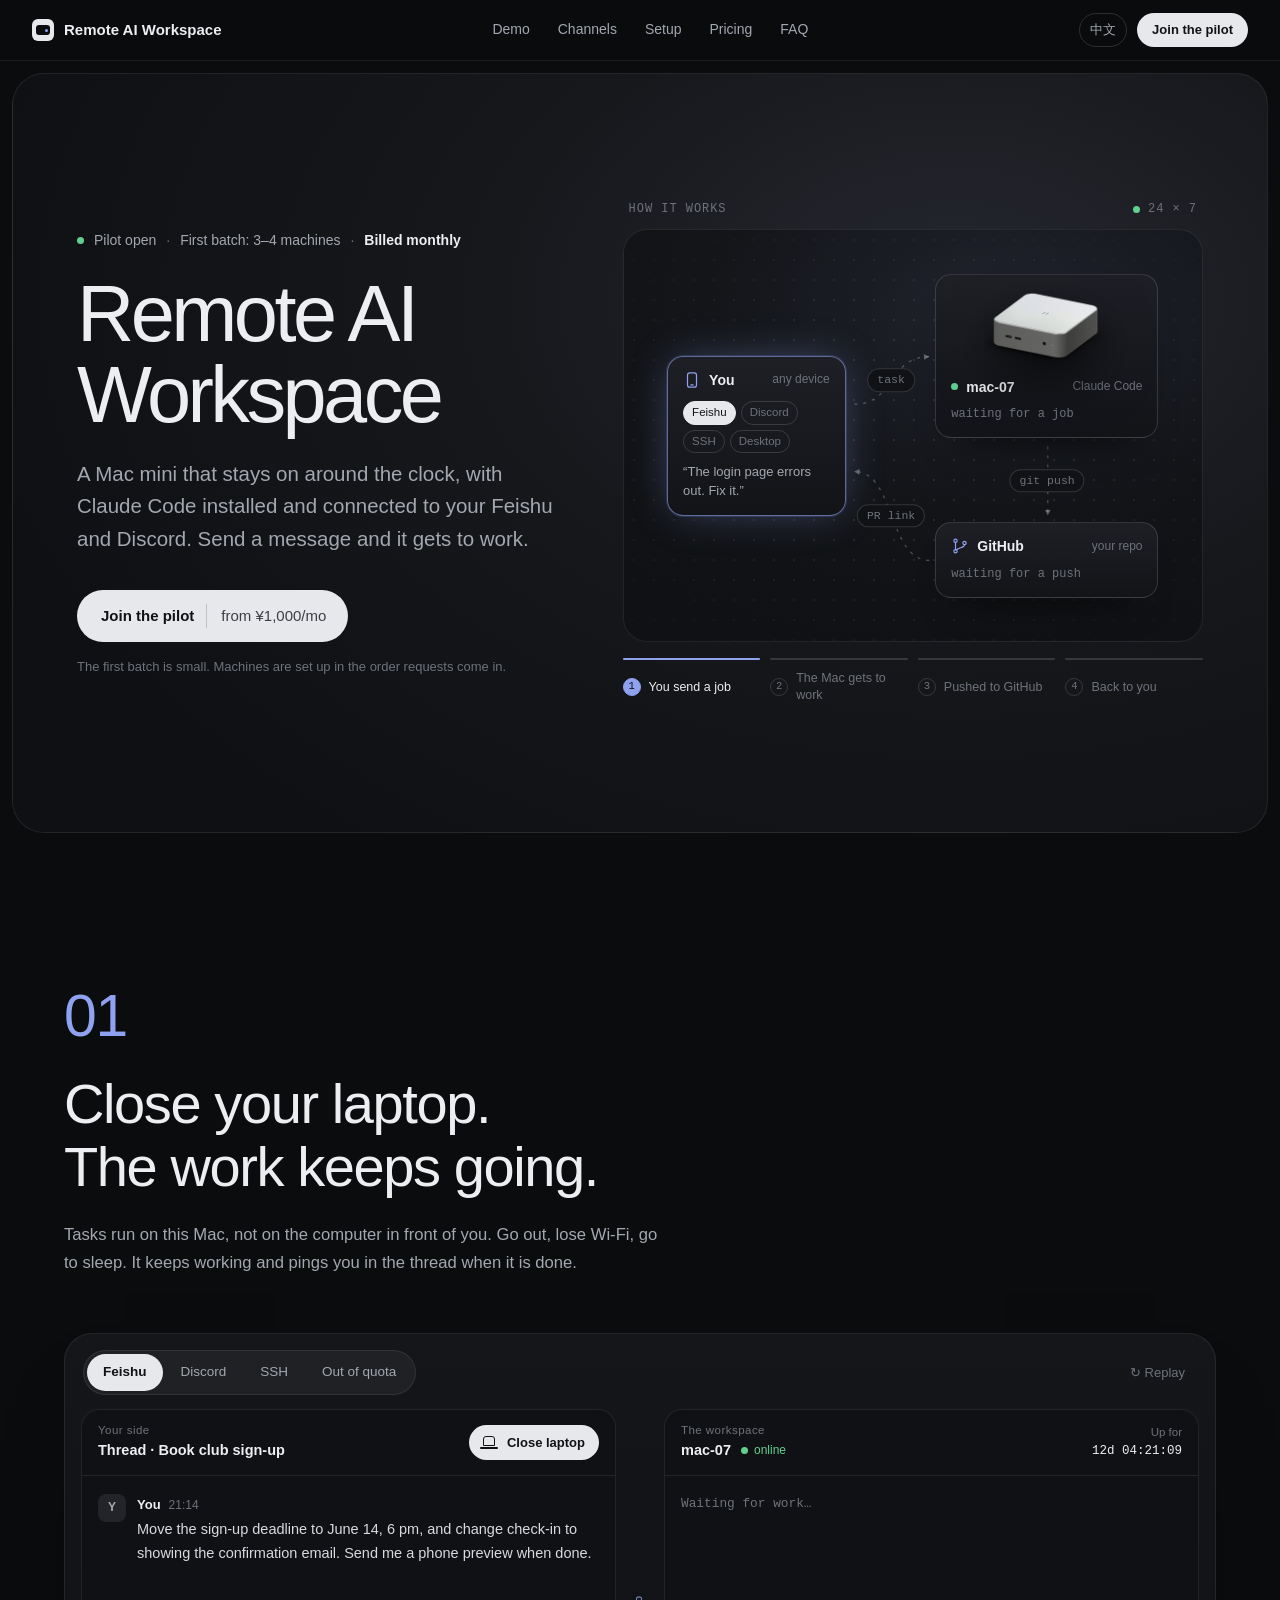
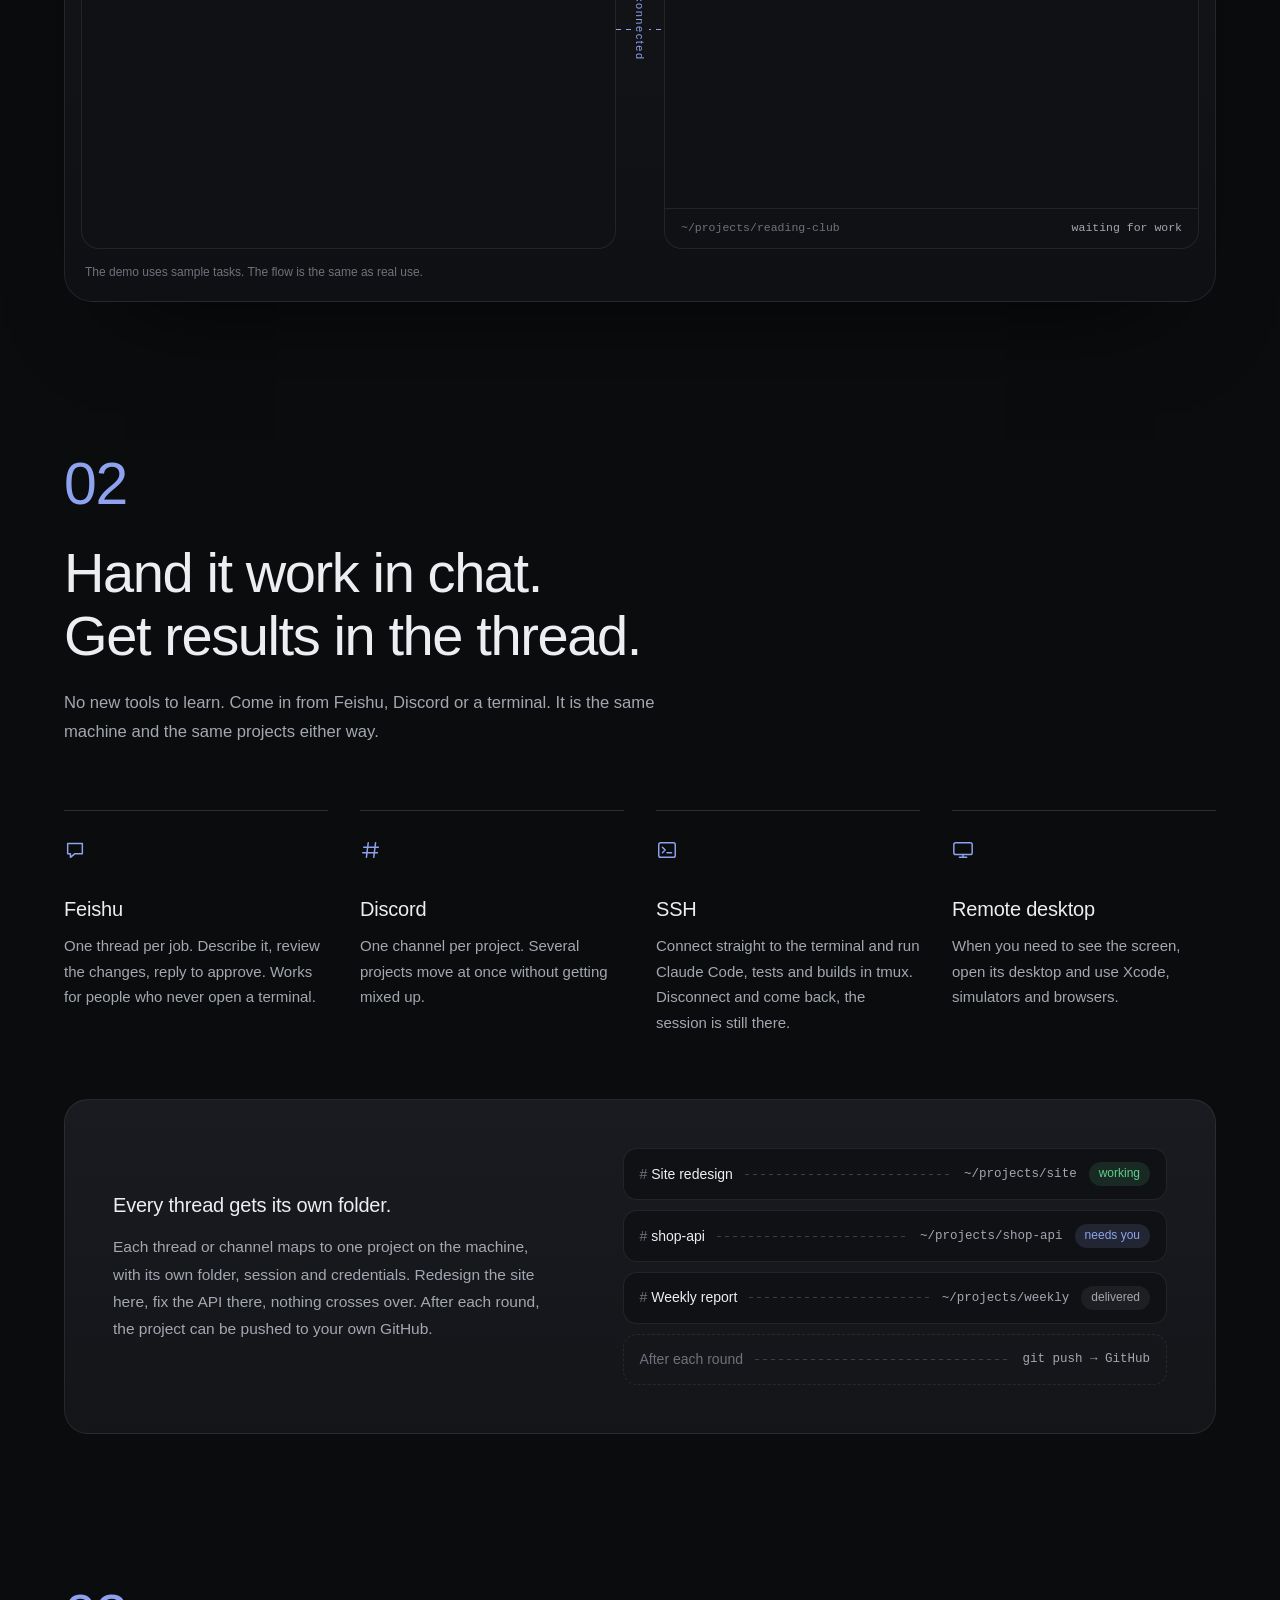
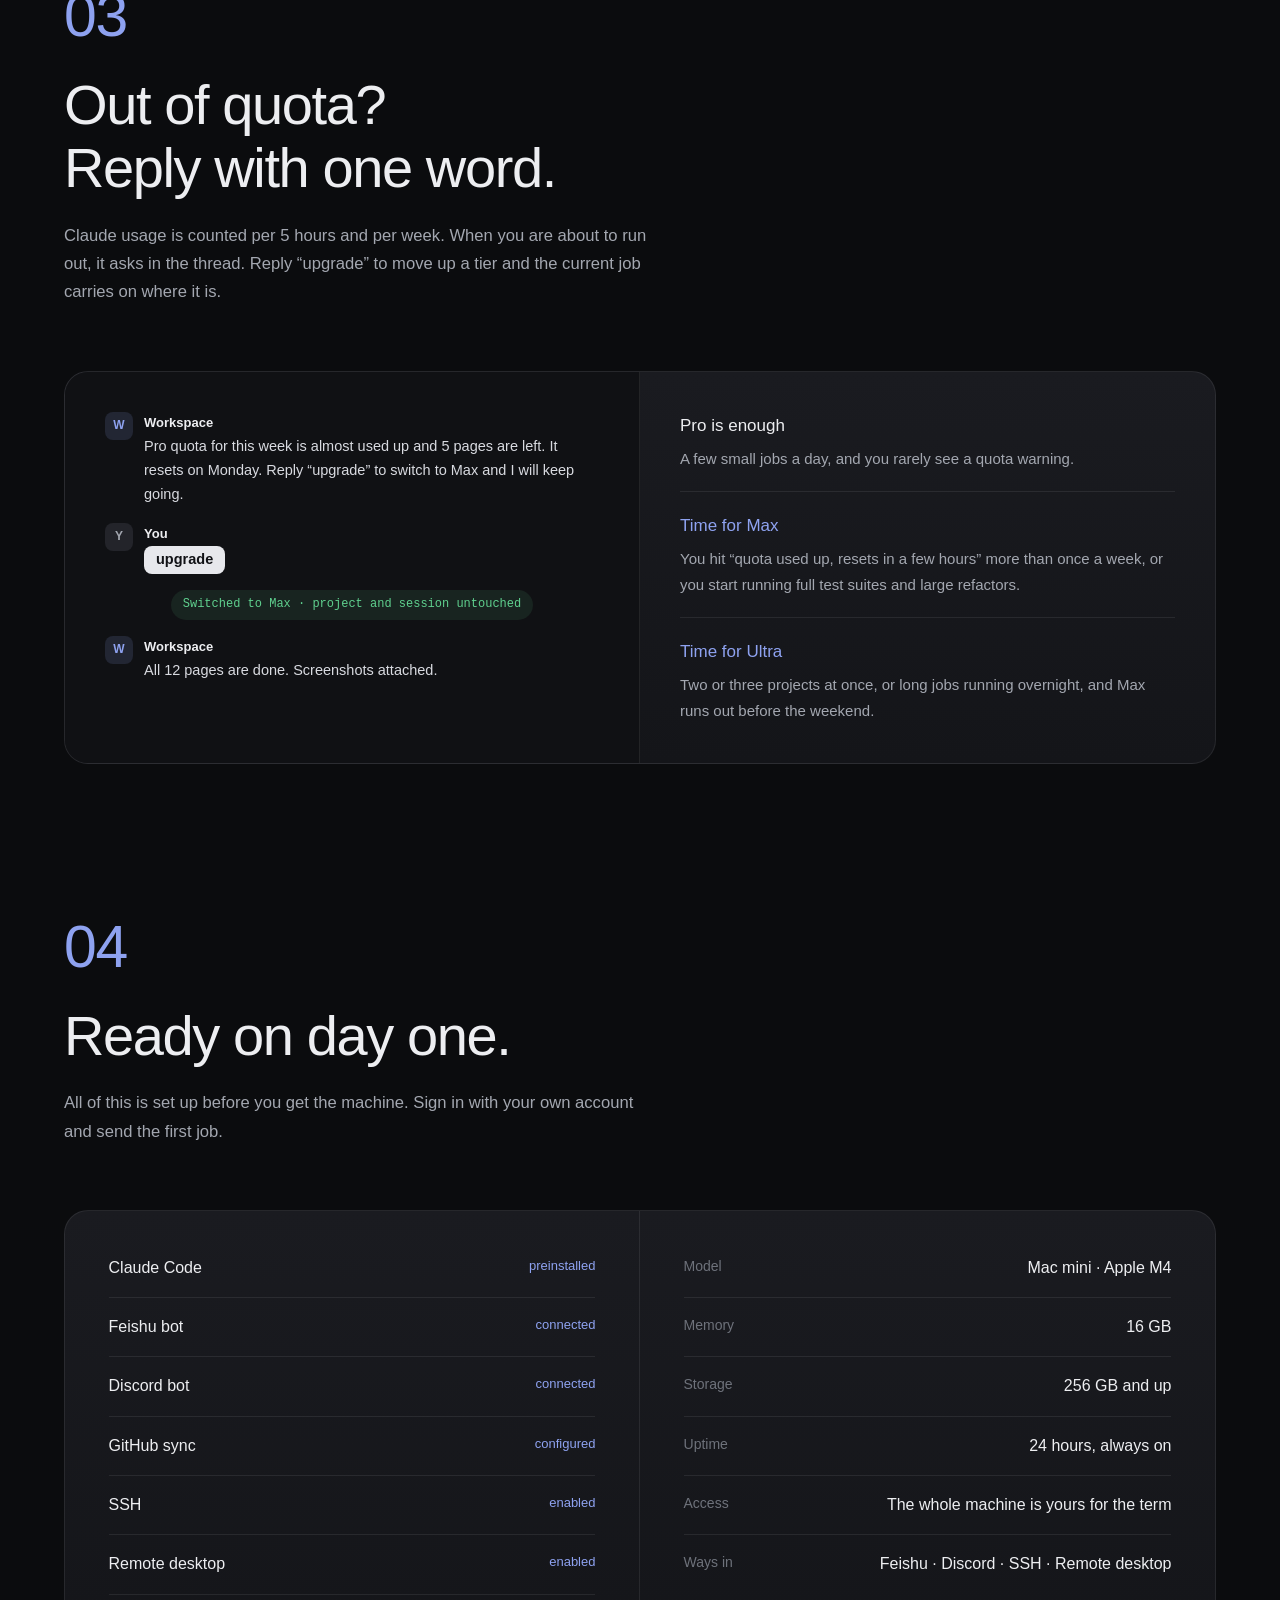
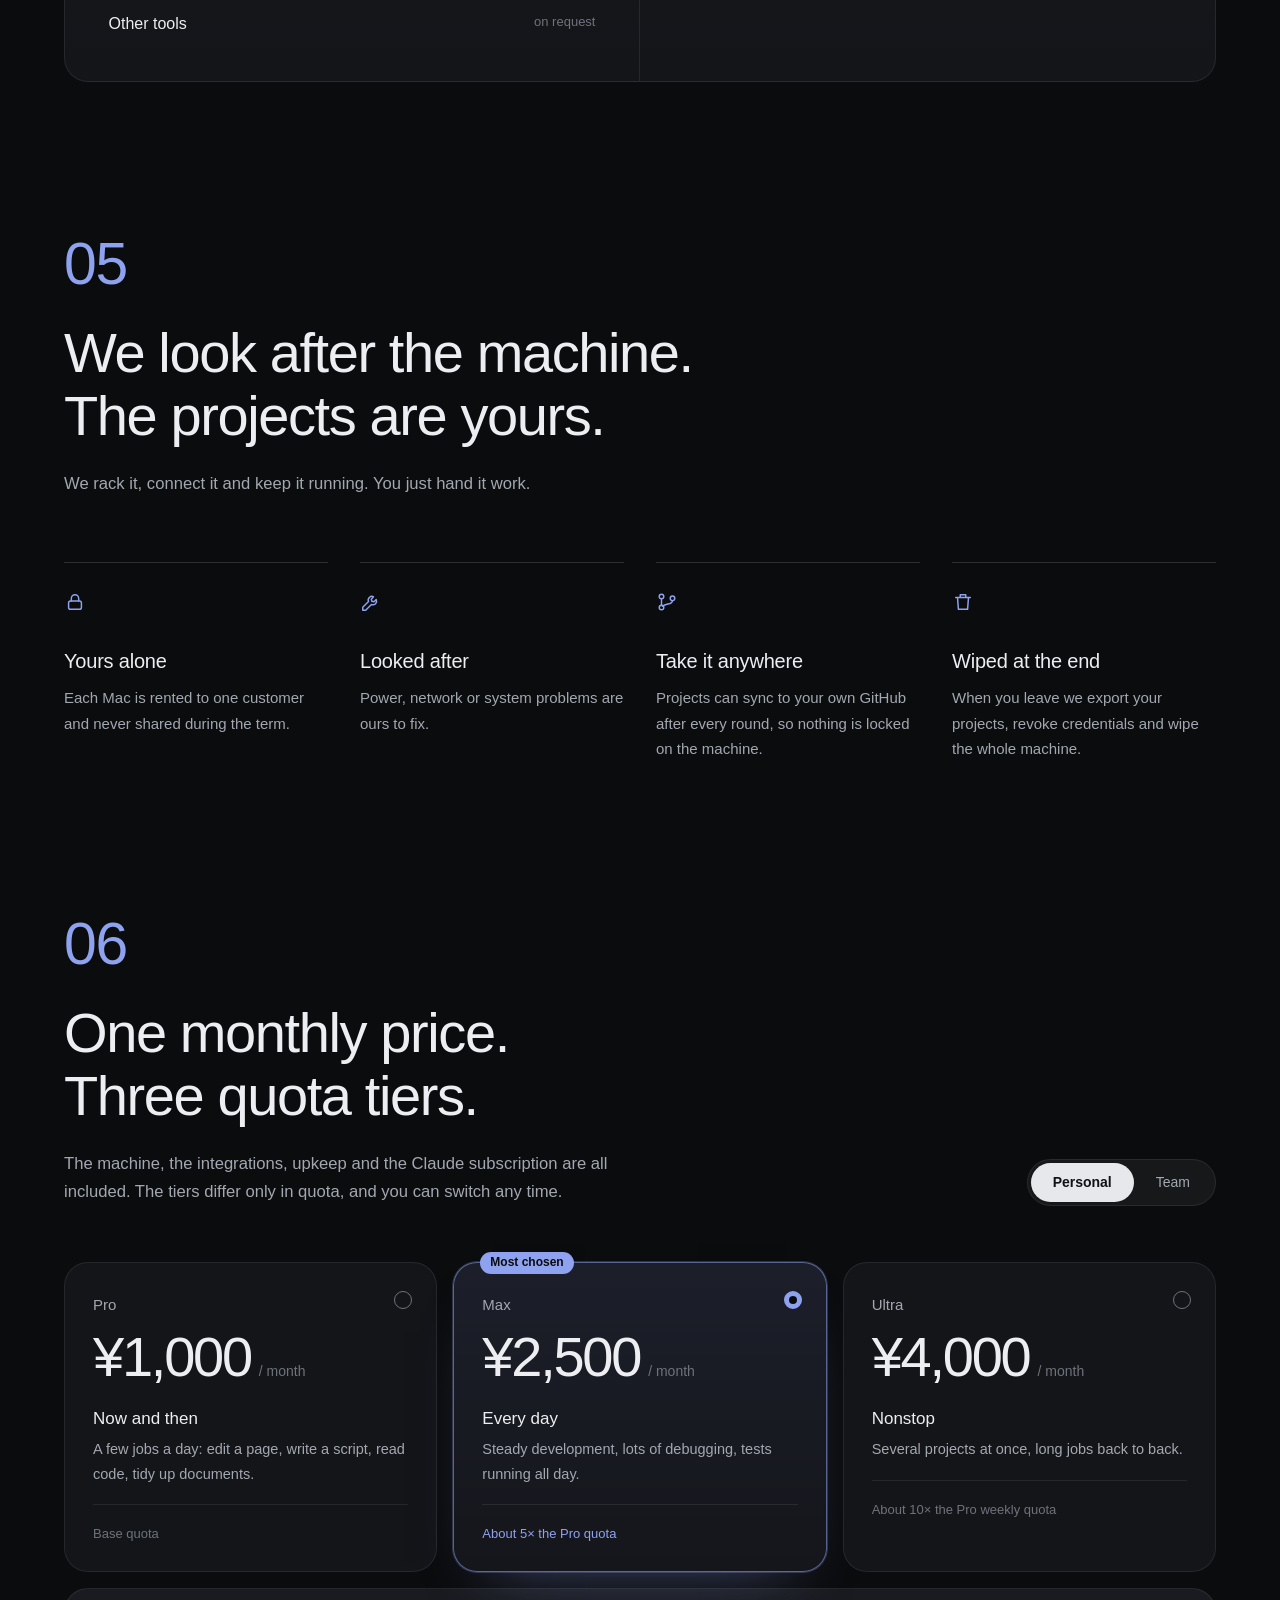
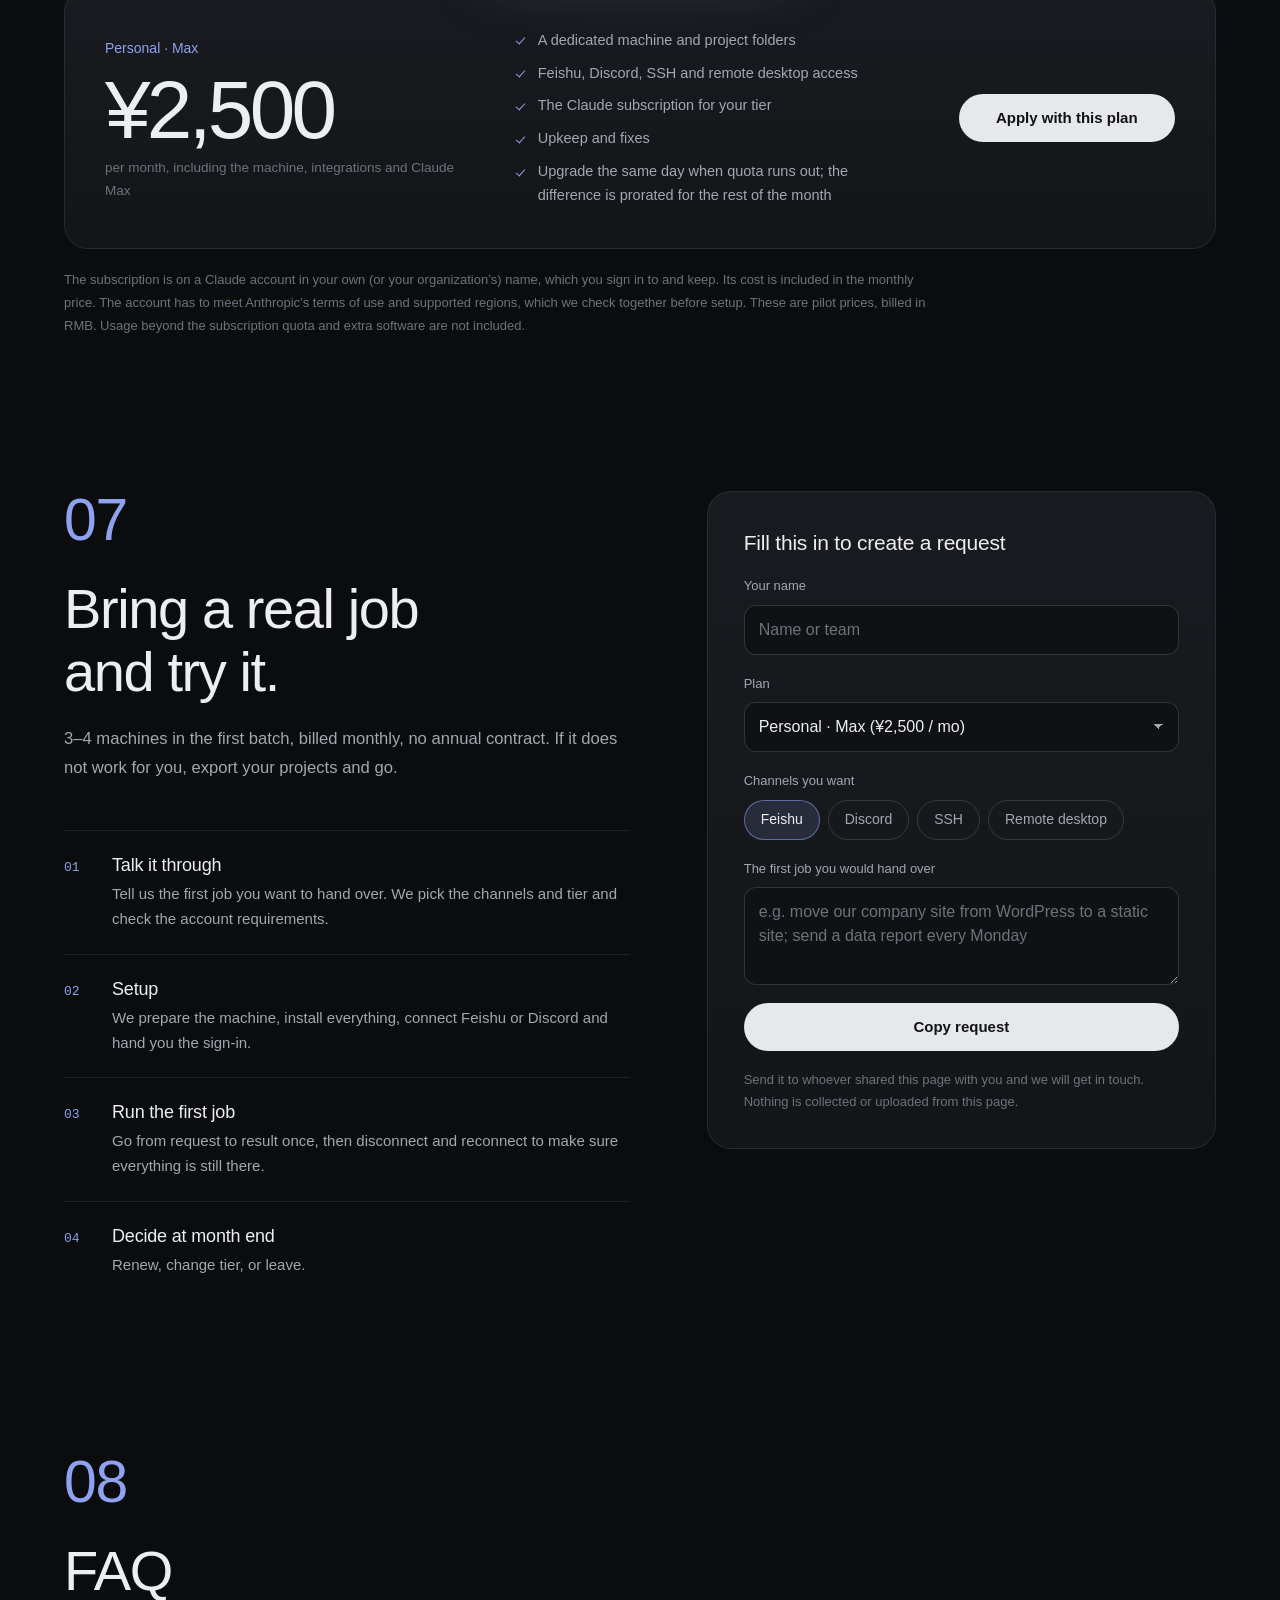
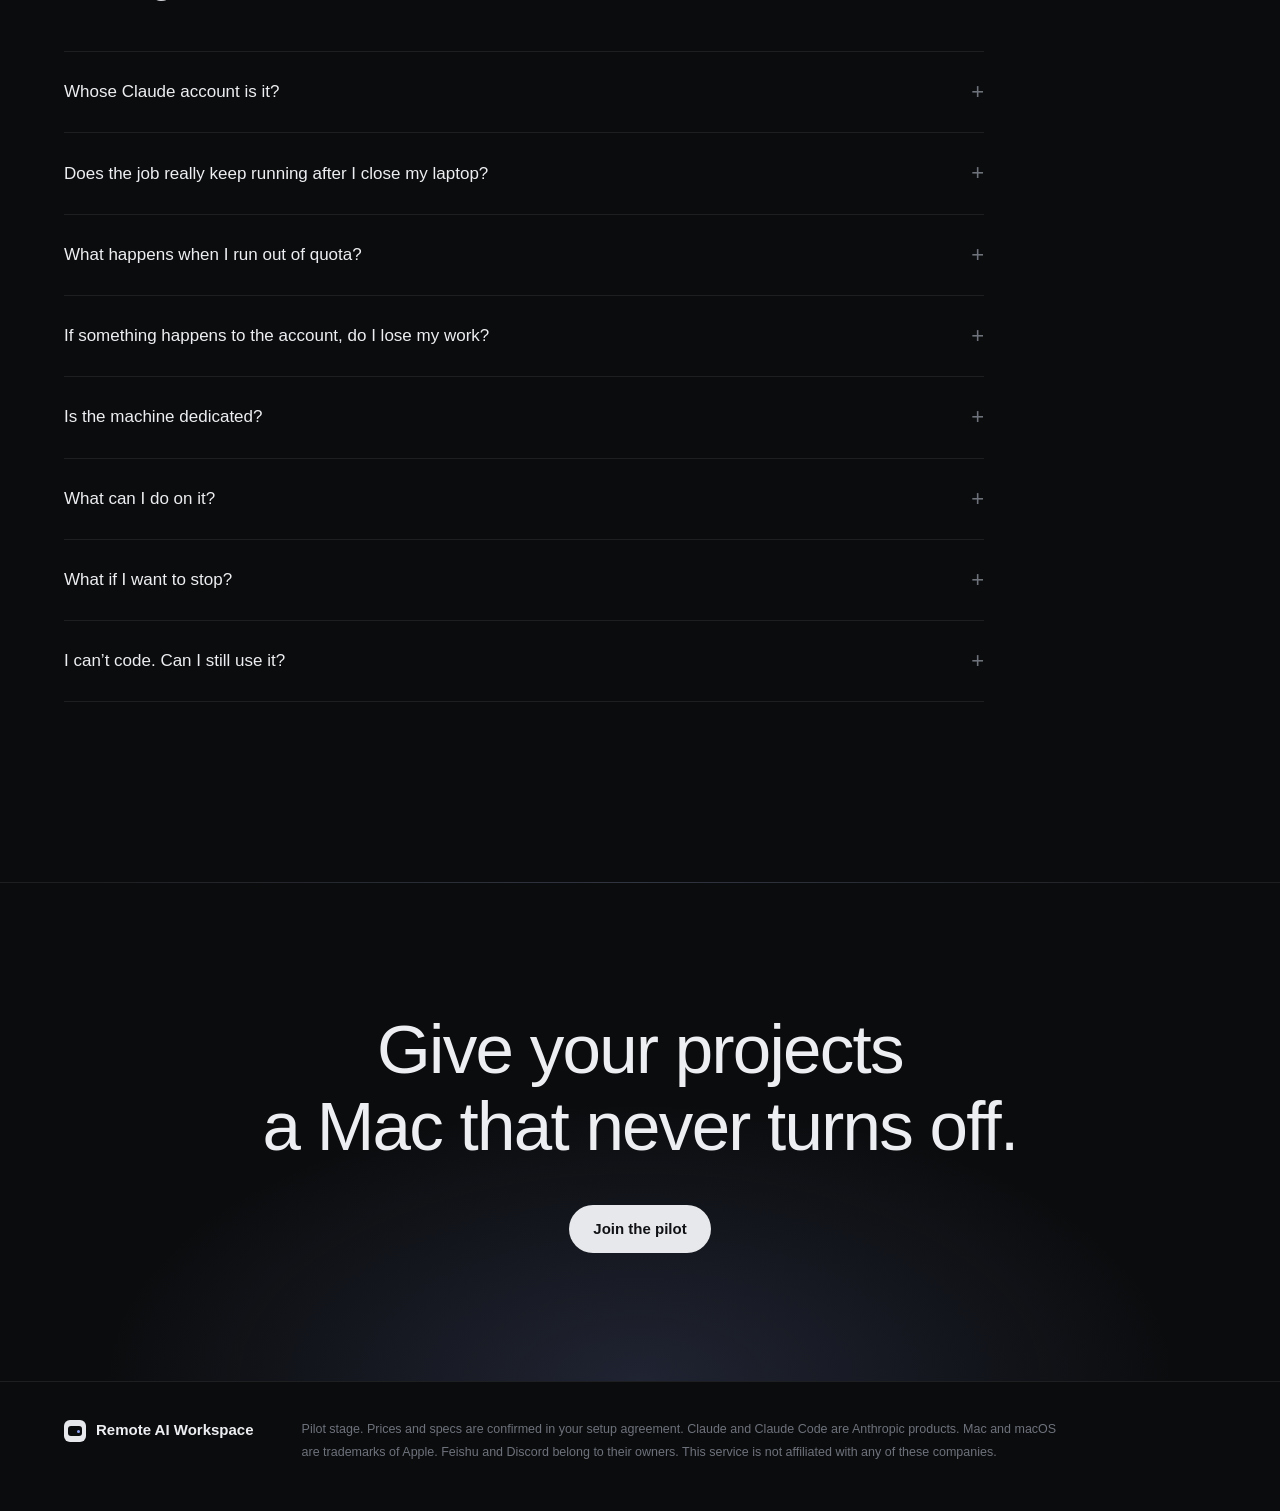
==== commit adb97c08: "首屏加工作原理动画：你 → Mac → GitHub → 你 Co-Authored-By: Claude Opus 5.5 <noreply@anthropic.com>" ====
--- a/index.html
+++ b/index.html
@@ -24,9 +24,10 @@
     }
   })();
 </script>
-<link rel="stylesheet" href="style.css?v=3">
-<script defer src="i18n.js?v=3"></script>
-<script defer src="app.js?v=3"></script>
+<link rel="stylesheet" href="style.css?v=4">
+<script defer src="i18n.js?v=4"></script>
+<script defer src="app.js?v=4"></script>
+<script defer src="flow.js?v=4"></script>
 </head>
 <body>
 <a class="skip" href="#demo" data-i18n="skip">跳到演示</a>
@@ -59,18 +60,43 @@
       <a class="pill pill-light pill-split" href="#pilot"><span data-i18n="heroCta">申请试点</span><span class="pill-price" data-i18n="heroPrice">¥1,000/月起</span></a>
       <p class="hero-note" data-i18n="heroNote">首批名额有限，按申请先后开通。</p>
     </div>
-    <div class="hero-visual">
-      <div class="glow" aria-hidden="true"></div>
-      <img class="device" src="device.webp" width="1040" height="735" data-i18n-attr="alt:deviceAlt" alt="Mac mini 主机">
-      <div class="status-card" aria-hidden="true">
-        <div class="sc-head"><span class="dot"></span><b>mac-07</b><span class="sc-up" data-i18n="scUp">已连续开机 12 天</span></div>
-        <ul>
-          <li><span>Claude Code</span><em data-i18n="scRow1">正在跑测试</em></li>
-          <li><span data-i18n="feishu">飞书</span><em data-i18n="scRow2">3 个话题</em></li>
-          <li><span>Discord</span><em data-i18n="scRow3">2 个频道</em></li>
-        </ul>
-      </div>
-    </div>
+    <figure class="hero-visual flow-wrap">
+      <figcaption class="flow-cap"><span data-i18n="flowCap">工作原理</span><span class="flow-cap-r"><span class="dot" aria-hidden="true"></span>24 × 7</span></figcaption>
+      <div class="flow" id="flow" role="img" data-i18n-attr="aria-label:flowLabel" aria-label="工作原理：你从飞书、Discord、SSH 或远程桌面派活，专属 Mac 上的 Claude Code 开工，结果推到你的 GitHub 仓库，再把链接发回给你。">
+        <svg class="flow-svg" id="flow-svg" aria-hidden="true"></svg>
+        <div class="fnode fn-you" data-node="you" aria-hidden="true">
+          <div class="fn-head">
+            <svg class="fn-ic" viewBox="0 0 24 24"><rect x="6" y="2.5" width="12" height="19" rx="3"/><path d="M10.5 18.5h3"/></svg>
+            <b data-i18n="fnYou">你</b><small data-i18n="fnYouSub">手机或电脑</small>
+          </div>
+          <div class="fn-chips"><span data-entry="feishu" class="on" data-i18n="feishu">飞书</span><span data-entry="discord">Discord</span><span data-entry="ssh">SSH</span><span data-entry="desktop" data-i18n="fnDesk">远程桌面</span></div>
+          <p class="fn-line" id="fn-you">「登录页报错，修一下」</p>
+        </div>
+        <div class="fnode fn-mac" data-node="mac" aria-hidden="true">
+          <img class="fn-device" src="device.webp" width="1040" height="735" alt="">
+          <div class="fn-body">
+            <div class="fn-head"><span class="dot"></span><b>mac-07</b><small>Claude Code</small></div>
+            <p class="fn-line mono" id="fn-mac">测试 24/24 通过 ✓</p>
+          </div>
+        </div>
+        <div class="fnode fn-git" data-node="git" aria-hidden="true">
+          <div class="fn-head">
+            <svg class="fn-ic" viewBox="0 0 24 24"><circle cx="6" cy="5" r="2.2"/><circle cx="6" cy="19" r="2.2"/><circle cx="18" cy="8" r="2.2"/><path d="M6 7.2v9.6M18 10.2c0 4-6 3.5-11 7"/></svg>
+            <b>GitHub</b><small data-i18n="fnGitSub">你的仓库</small>
+          </div>
+          <p class="fn-line mono" id="fn-git">PR #42 已开</p>
+        </div>
+        <span class="flow-tag" data-edge="0" aria-hidden="true" data-i18n="ftSend">派活</span>
+        <span class="flow-tag" data-edge="1" aria-hidden="true">git push</span>
+        <span class="flow-tag" data-edge="2" aria-hidden="true" data-i18n="ftBack">PR 链接</span>
+      </div>
+      <ol class="flow-steps" aria-hidden="true">
+        <li data-step="0"><i>1</i><span data-i18n="fs1">你派活</span></li>
+        <li data-step="1"><i>2</i><span data-i18n="fs2">Mac 上开工</span></li>
+        <li data-step="2"><i>3</i><span data-i18n="fs3">推到 GitHub</span></li>
+        <li data-step="3"><i>4</i><span data-i18n="fs4">回到你手上</span></li>
+      </ol>
+    </figure>
   </div>
 </section>
 
--- a/style.css
+++ b/style.css
@@ -77,7 +77,7 @@
   max-width: calc(var(--wrap) + 2 * 96px); margin: 0 auto; border-radius: 32px; overflow: hidden; position: relative;
   background: radial-gradient(80% 90% at 75% 30%, #262830 0%, #17181C 45%, #0F1013 100%);
   border: 1px solid var(--line);
-  display: grid; grid-template-columns: minmax(0, 1fr) minmax(0, 1fr); gap: 32px; align-items: center;
+  display: grid; grid-template-columns: minmax(0, .92fr) minmax(0, 1.08fr); gap: clamp(32px, 4vw, 64px); align-items: center;
   padding: clamp(48px, 8vw, 112px) var(--pad);
   min-height: min(760px, calc(100vh - 84px));
 }
@@ -90,21 +90,91 @@
 .hero-sub { margin-top: 22px; font-size: clamp(17px, 1.6vw, 21px); line-height: 1.6; color: var(--text-2); max-width: 520px; }
 .hero-copy .pill { margin-top: 34px; }
 .hero-note { margin-top: 14px; font-size: 13px; color: var(--text-3); }
-.hero-visual { position: relative; display: grid; place-items: center; min-height: 420px; }
-.glow { position: absolute; width: 70%; aspect-ratio: 1; border-radius: 50%; background: radial-gradient(closest-side, rgba(170, 180, 220, .22), transparent); filter: blur(10px); top: 0; }
-.device { position: relative; width: min(100%, 460px); margin-top: -40px; filter: drop-shadow(0 40px 50px rgba(0, 0, 0, .55)); }
-.status-card {
-  position: relative; width: min(100%, 400px); margin-top: -8px; padding: 18px 20px 8px; border-radius: 20px;
-  background: rgba(20, 21, 25, .82); border: 1px solid var(--line-2); backdrop-filter: blur(12px); -webkit-backdrop-filter: blur(12px);
-  box-shadow: 0 30px 60px -30px rgba(0, 0, 0, .8);
-}
-.sc-head { display: flex; align-items: center; gap: 10px; font-size: 14px; padding-bottom: 12px; border-bottom: 1px solid var(--line); }
-.sc-head b { font-weight: 600; }
-.sc-up { margin-left: auto; color: var(--text-3); font-size: 13px; }
-.status-card li { display: flex; justify-content: space-between; gap: 12px; padding: 10px 0; font-size: 14px; border-bottom: 1px solid var(--line); }
-.status-card li:last-child { border-bottom: 0; }
-.status-card em { font-style: normal; color: var(--text-3); }
-.status-card li:first-child em { color: var(--accent); }
+/* 首屏：工作原理示意图 */
+.flow-wrap { position: relative; margin: 0; min-width: 0; }
+.flow-cap { display: flex; align-items: center; justify-content: space-between; padding: 0 6px 14px; font: 12px/1 var(--mono); letter-spacing: .08em; text-transform: uppercase; color: var(--text-3); }
+.flow-cap-r { display: inline-flex; align-items: center; gap: 8px; }
+.flow {
+  position: relative; display: grid; align-items: center;
+  grid-template-columns: minmax(0, .8fr) minmax(0, 1fr); grid-template-areas: "you mac" "you git";
+  column-gap: clamp(72px, 7vw, 116px); row-gap: 84px;
+  padding: 26px; border-radius: 24px; border: 1px solid var(--line);
+  background: radial-gradient(90% 80% at 70% 20%, rgba(142, 162, 240, .07), transparent 60%), rgba(11, 12, 14, .5);
+}
+.flow::before {
+  content: ""; position: absolute; inset: 0; border-radius: inherit; pointer-events: none;
+  background-image: radial-gradient(rgba(255, 255, 255, .09) 1px, transparent 1.4px); background-size: 20px 20px;
+  -webkit-mask-image: radial-gradient(80% 75% at 50% 50%, #000 30%, transparent); mask-image: radial-gradient(80% 75% at 50% 50%, #000 30%, transparent);
+}
+.flow-svg { position: absolute; inset: 0; width: 100%; height: 100%; overflow: visible; pointer-events: none; }
+.e-base { fill: none; stroke: rgba(255, 255, 255, .26); stroke-width: 1.2; stroke-dasharray: 3 6; animation: dash 1.2s linear infinite; transition: stroke .4s; }
+.edge.on .e-base { stroke: rgba(142, 162, 240, .55); }
+.edge.ok.on .e-base { stroke: rgba(95, 208, 142, .5); }
+.e-trail { fill: none; stroke: var(--accent); stroke-width: 2; stroke-linecap: round; opacity: 0; }
+.edge.on .e-trail { opacity: 1; }
+.e-glow { stroke-width: 7; }
+.edge.on .e-glow { opacity: .55; }
+.edge.ok .e-trail { stroke: var(--ok); }
+.e-head { fill: rgba(255, 255, 255, .32); transition: fill .4s; }
+.edge.on .e-head { fill: var(--accent); }
+.edge.ok.on .e-head { fill: var(--ok); }
+@keyframes dash { to { stroke-dashoffset: -9; } }
+.pkt { opacity: 0; transition: opacity .2s; }
+.pkt.show { opacity: 1; }
+.pkt-halo { fill: var(--accent); opacity: .7; }
+.pkt-core { fill: #fff; }
+.pkt.ok .pkt-halo { fill: var(--ok); }
+
+.fnode {
+  position: relative; z-index: 1; min-width: 0; padding: 14px 15px; border-radius: 16px;
+  background: linear-gradient(180deg, rgba(31, 32, 38, .94), rgba(19, 20, 24, .94)); border: 1px solid var(--line-2);
+  box-shadow: 0 24px 40px -28px rgba(0, 0, 0, .9); transition: border-color .4s, box-shadow .4s;
+}
+.fnode::after {
+  content: ""; position: absolute; inset: 0; border-radius: inherit; pointer-events: none; opacity: 0;
+  background: linear-gradient(100deg, transparent 35%, rgba(142, 162, 240, .12) 50%, transparent 65%); background-size: 260% 100%;
+}
+.fnode.on { border-color: rgba(142, 162, 240, .6); box-shadow: 0 0 0 1px rgba(142, 162, 240, .16), 0 0 44px -8px rgba(142, 162, 240, .42); }
+.fnode.ok { border-color: rgba(95, 208, 142, .55); box-shadow: 0 0 0 1px rgba(95, 208, 142, .14), 0 0 44px -10px rgba(95, 208, 142, .38); }
+.fnode.busy::after { opacity: 1; animation: scan 1.5s linear infinite; }
+@keyframes scan { from { background-position: 120% 0; } to { background-position: -20% 0; } }
+.fn-you { grid-area: you; }
+.fn-mac { grid-area: mac; padding-top: 8px; }
+.fn-git { grid-area: git; }
+.fn-head { display: flex; align-items: center; gap: 8px; font-size: 14px; line-height: 1.3; min-width: 0; }
+.fn-head b { font-weight: 600; white-space: nowrap; }
+.fn-head small { margin-left: auto; font-size: 12px; color: var(--text-3); white-space: nowrap; overflow: hidden; text-overflow: ellipsis; min-width: 0; }
+.fn-ic { width: 18px; height: 18px; flex: none; fill: none; stroke: var(--accent); stroke-width: 1.6; stroke-linecap: round; stroke-linejoin: round; }
+.fn-chips { display: flex; flex-wrap: wrap; gap: 5px; margin-top: 12px; }
+.fn-chips span { font-size: 11.5px; line-height: 1; padding: 5px 8px; border-radius: 999px; border: 1px solid var(--line-2); color: var(--text-3); white-space: nowrap; transition: color .3s, background .3s, border-color .3s; }
+.fn-chips span.on { color: #111216; background: var(--light); border-color: var(--light); }
+.fn-line { margin-top: 10px; font-size: 13px; line-height: 1.45; color: var(--text-2); }
+.fn-you .fn-line { min-height: 2.9em; }
+.fn-line.mono { font-family: var(--mono); font-size: 12px; white-space: nowrap; overflow: hidden; text-overflow: ellipsis; }
+.fn-line.sent { color: var(--text-3); }
+.fn-line.ok { color: var(--ok); }
+.fn-line.in { animation: line-in .35s ease both; }
+@keyframes line-in { from { opacity: 0; transform: translateY(5px); } }
+.fn-device { display: block; width: 66%; margin: 0 auto 6px; filter: drop-shadow(0 22px 26px rgba(0, 0, 0, .6)); transition: transform .6s ease; }
+.fn-mac.busy .fn-device { transform: translateY(-3px); }
+.fn-mac.busy .dot { animation-duration: .9s; }
+.flow-tag {
+  position: absolute; z-index: 2; left: 0; top: 0; transform: translate(-50%, -50%);
+  padding: 5px 9px; border-radius: 999px; background: #111216; border: 1px solid var(--line-2);
+  font: 11.5px/1 var(--mono); color: var(--text-3); white-space: nowrap; transition: color .3s, border-color .3s;
+}
+.flow:not(.ready) .flow-tag { visibility: hidden; }
+.flow-tag.on { color: var(--accent); border-color: rgba(142, 162, 240, .55); }
+.flow-tag.ok.on { color: var(--ok); border-color: rgba(95, 208, 142, .5); }
+.flow-steps { display: grid; grid-template-columns: repeat(4, minmax(0, 1fr)); gap: 10px; margin-top: 16px; }
+.flow-steps li { position: relative; display: flex; align-items: center; gap: 8px; padding-top: 12px; font-size: 12.5px; line-height: 1.3; color: var(--text-3); transition: color .3s; }
+.flow-steps li::before, .flow-steps li::after { content: ""; position: absolute; left: 0; right: 0; top: 0; height: 2px; border-radius: 2px; background: var(--line-2); }
+.flow-steps li::after { background: var(--accent); transform: scaleX(0); transform-origin: left; }
+.flow-steps li.done::after { transform: scaleX(1); opacity: .45; }
+.flow-steps li.on::after { transform: scaleX(1); transition: transform var(--step-ms, 2s) linear; }
+.flow-steps li.on { color: var(--text); }
+.flow-steps i { flex: none; display: grid; place-items: center; width: 18px; height: 18px; border-radius: 50%; border: 1px solid var(--line-2); font: 10.5px/1 var(--mono); font-style: normal; transition: background .3s, color .3s, border-color .3s; }
+.flow-steps li.on i { background: var(--accent); border-color: var(--accent); color: #0B0C0E; }
 
 /* 分节 */
 .sec { padding: clamp(96px, 12vw, 160px) 0 0; }
@@ -363,8 +433,7 @@
   .top-act { margin-left: auto; }
   .hero { padding: 8px 8px 0; }
   .hero-in { grid-template-columns: 1fr; border-radius: 24px; min-height: 0; padding-top: 48px; padding-bottom: 40px; gap: 8px; }
-  .hero-visual { min-height: 0; margin-top: 24px; }
-  .device { width: min(78%, 360px); margin-top: 0; }
+  .flow-wrap { margin-top: 36px; max-width: 680px; }
   .stage { padding: 10px; border-radius: 22px; margin-left: calc(var(--pad) * -.5); margin-right: calc(var(--pad) * -.5); }
   .stage-body { grid-template-columns: 1fr; }
   .pane { height: 330px; }
@@ -397,6 +466,16 @@
   .lid { padding: 7px 12px 7px 10px; }
   .specs dd { font-size: 15px; }
   .top-act .pill-sm { display: none; }
+  .flow { grid-template-columns: minmax(0, 1fr); grid-template-areas: "you" "mac" "git"; row-gap: 58px; padding: 16px 52px 16px 14px; border-radius: 20px; }
+  .fnode { padding: 12px 13px; }
+  .fn-mac { display: grid; grid-template-columns: 80px minmax(0, 1fr); align-items: center; gap: 12px; padding: 10px 13px; }
+  .fn-line.mono { white-space: normal; }
+  .fn-device { width: 100%; margin: 0; }
+  .fn-mac .fn-head { flex-wrap: wrap; row-gap: 2px; }
+  .fn-mac .fn-head small { margin-left: 0; width: 100%; padding-left: 15px; white-space: normal; }
+  .fn-you .fn-line { min-height: 0; }
+  .flow-tag.ok { display: none; }
+  .flow-steps { grid-template-columns: 1fr 1fr; gap: 14px 12px; }
 }
 @media (max-width: 380px) {
   .top-in { padding: 0 14px; gap: 10px; }
@@ -405,6 +484,8 @@
   .tabs button { padding: 7px 11px; font-size: 12.5px; }
   .replay span:last-child { display: none; }
   .pane-head { padding: 10px 12px; }
+  .flow { padding-right: 44px; }
+  .fn-mac { grid-template-columns: 64px minmax(0, 1fr); gap: 10px; }
 }
 
 @media (prefers-reduced-motion: reduce) {
